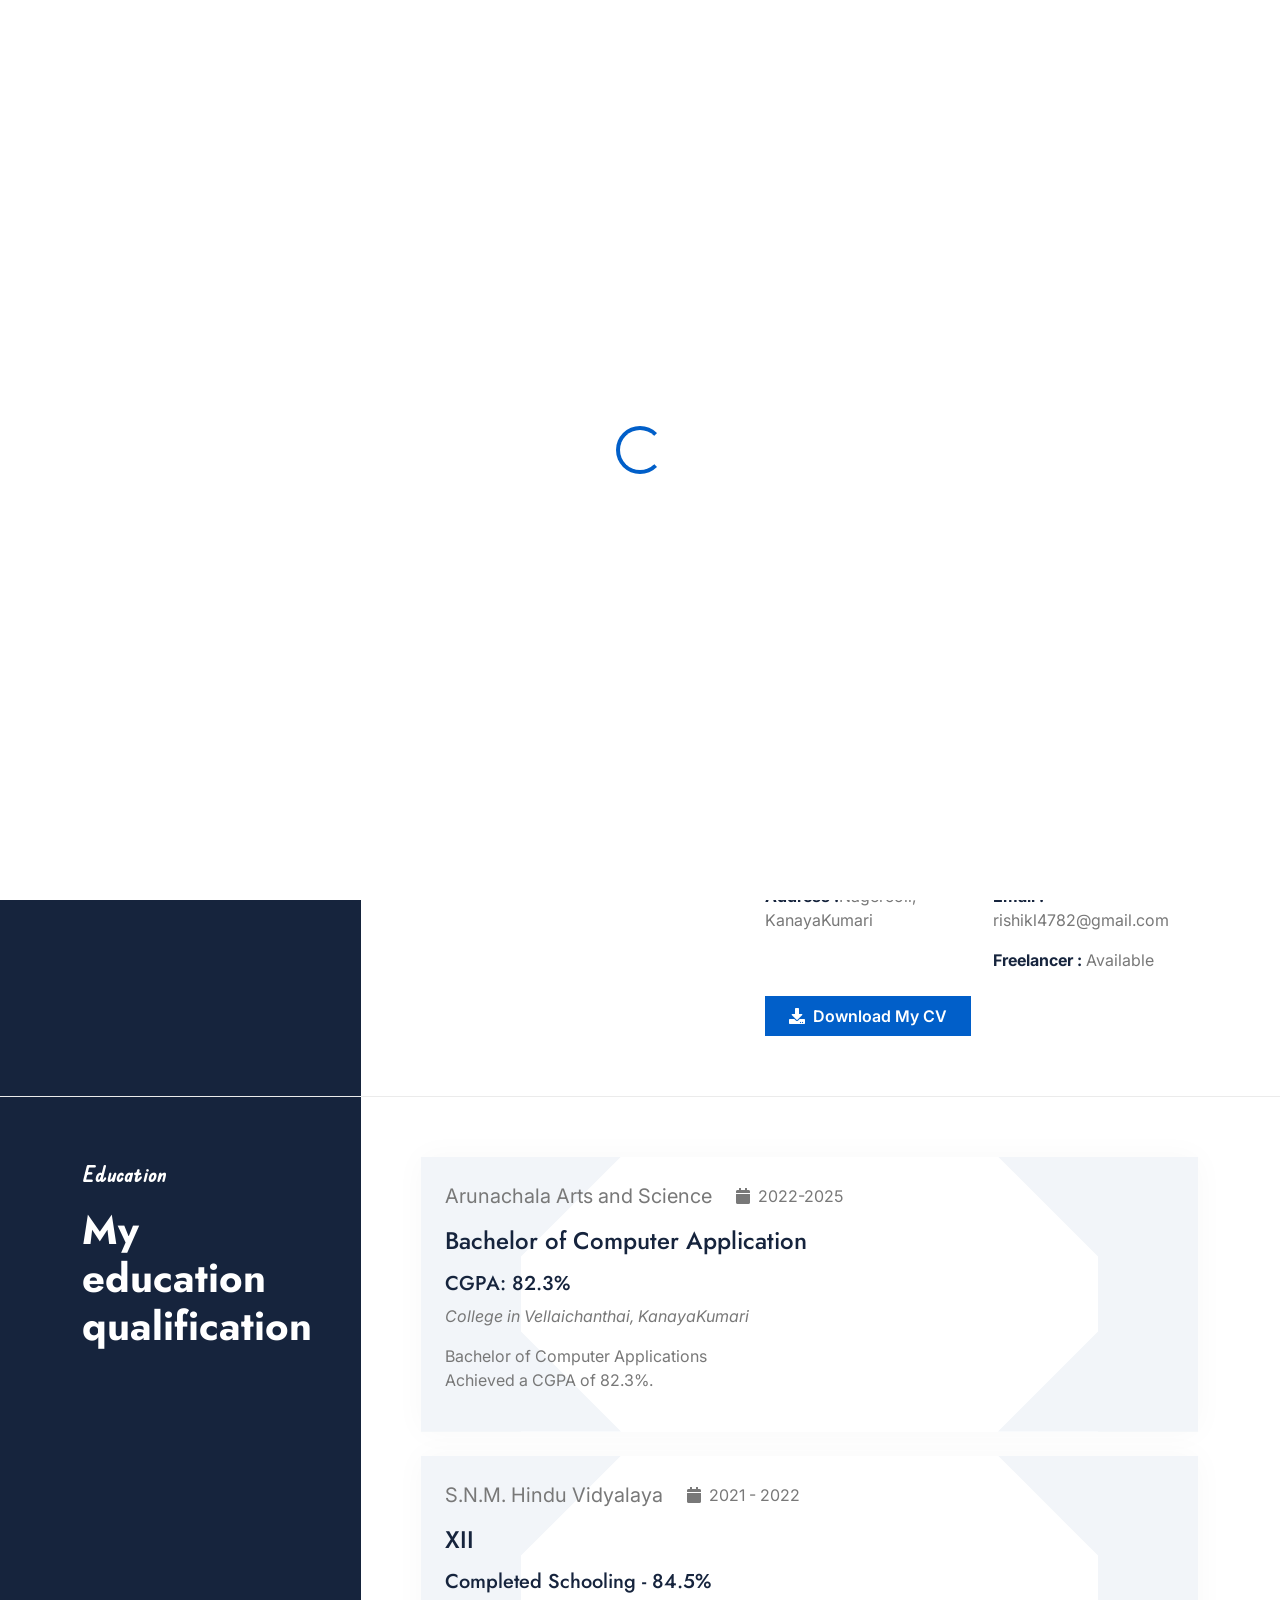
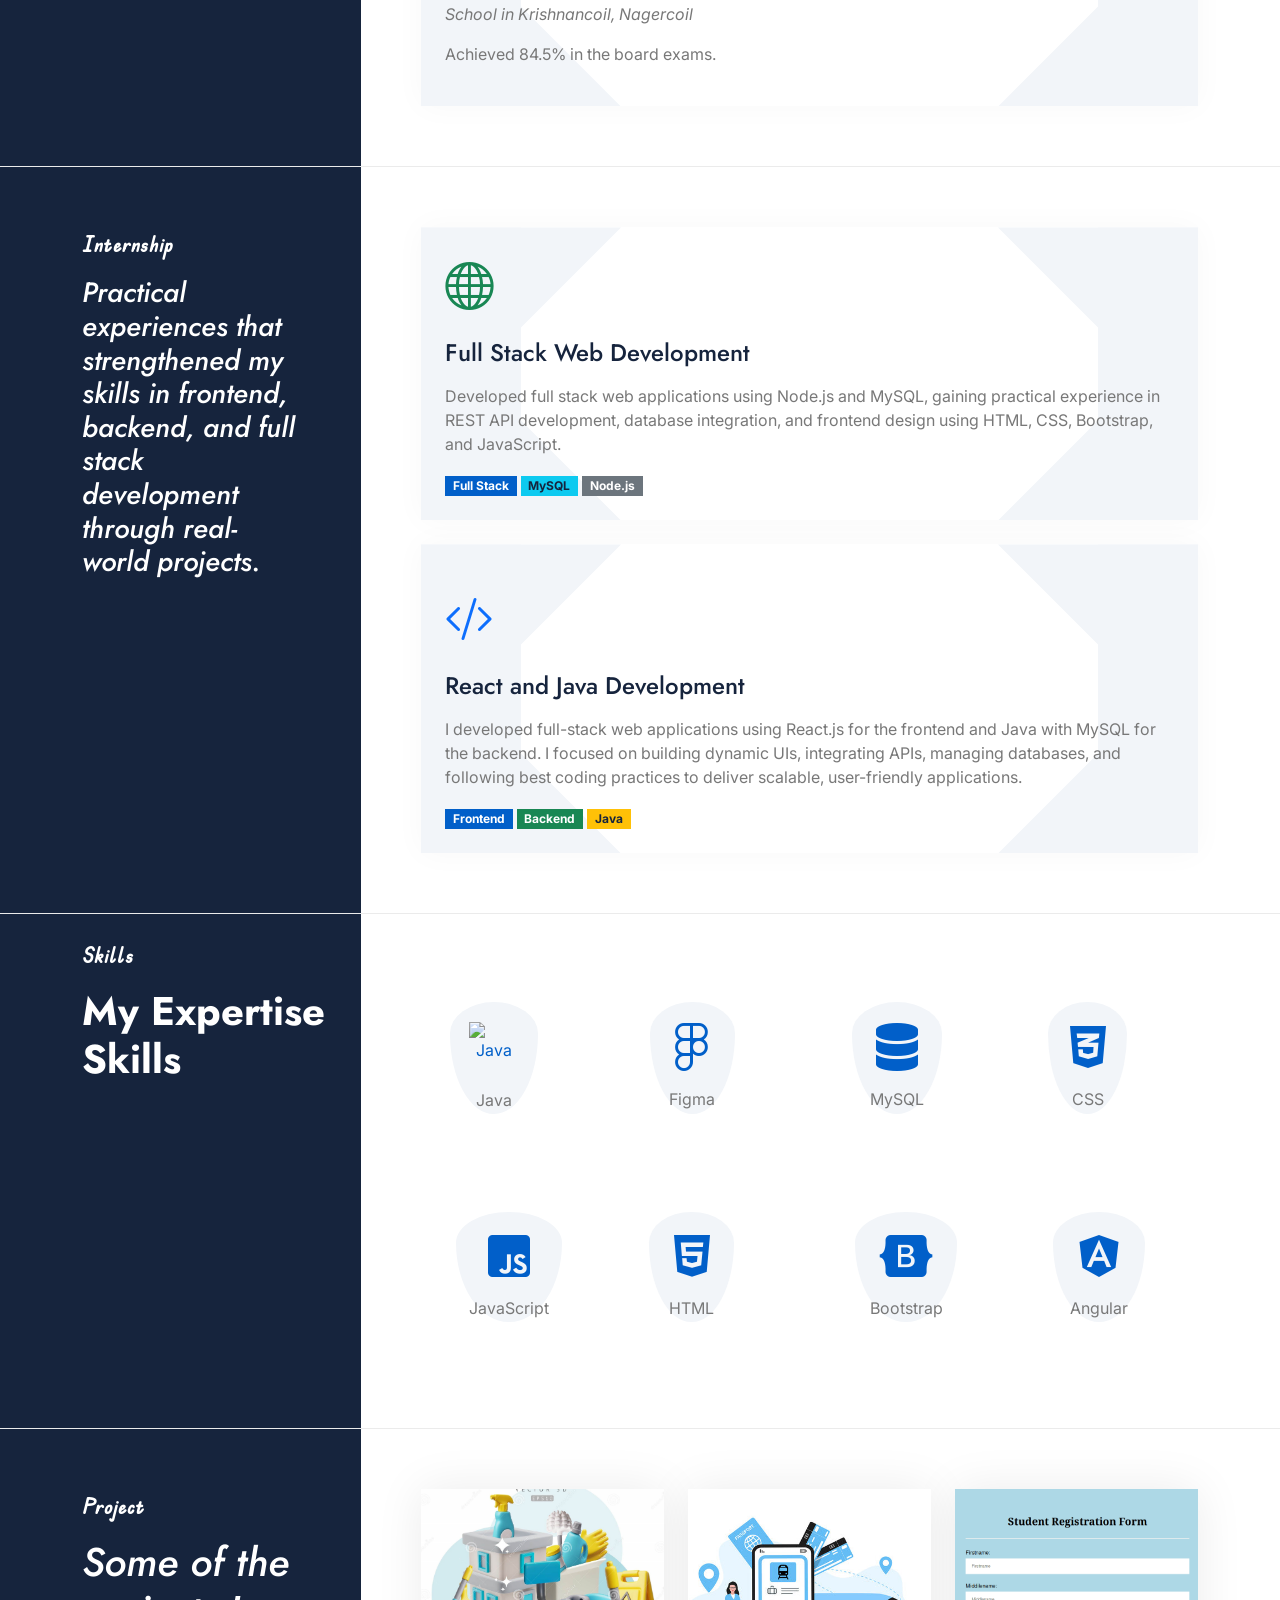
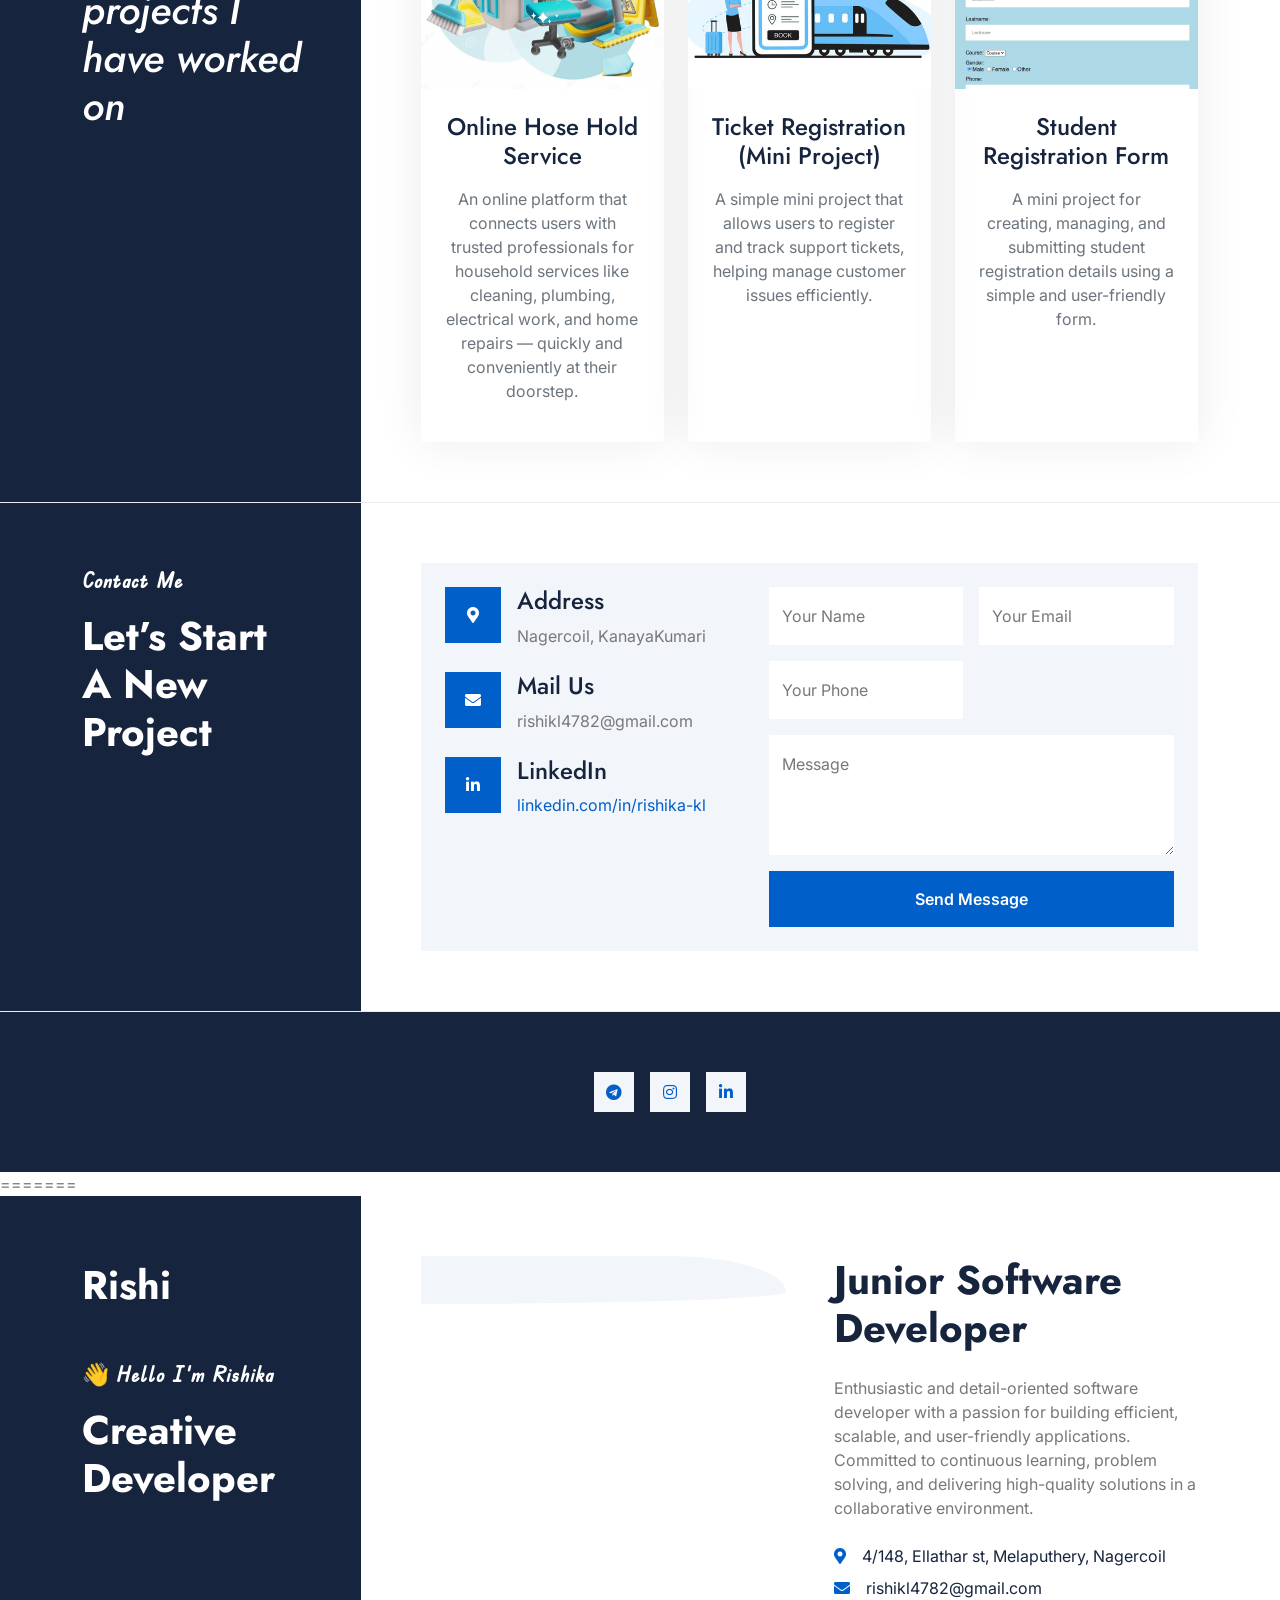
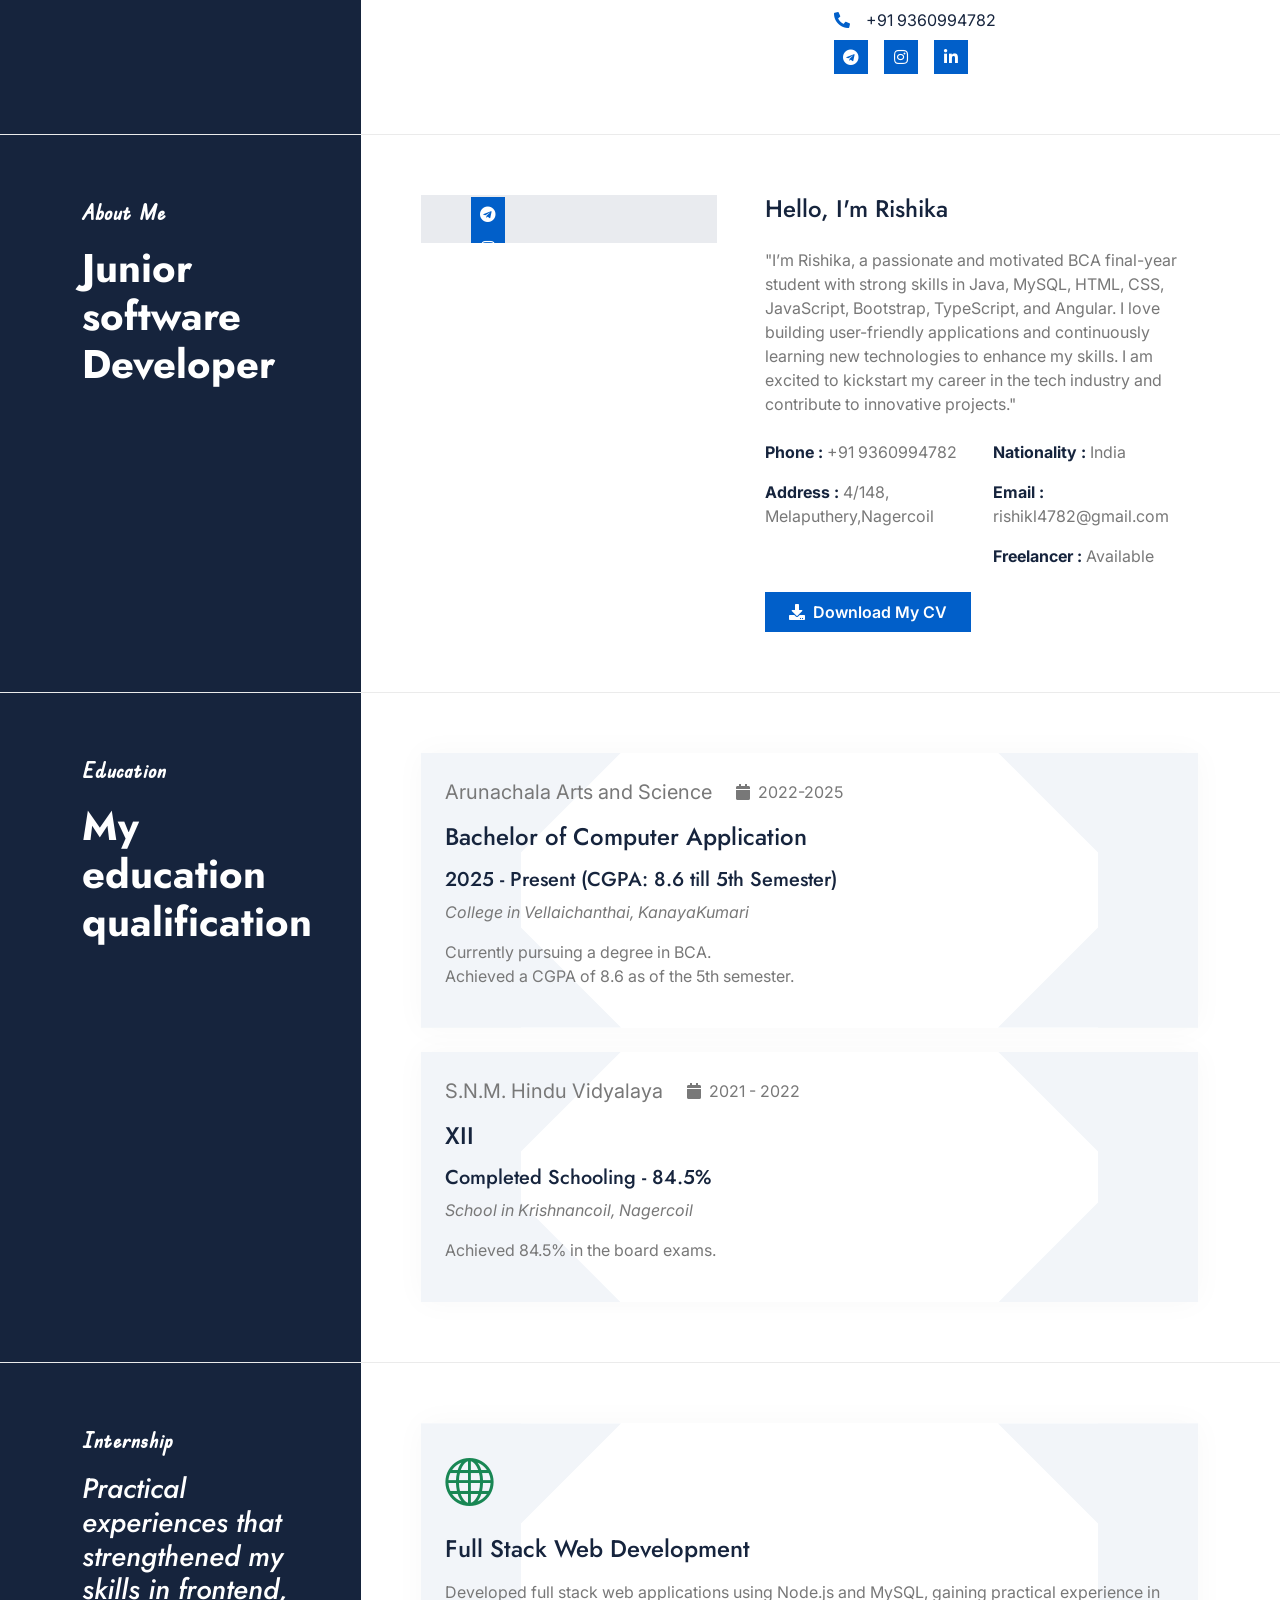
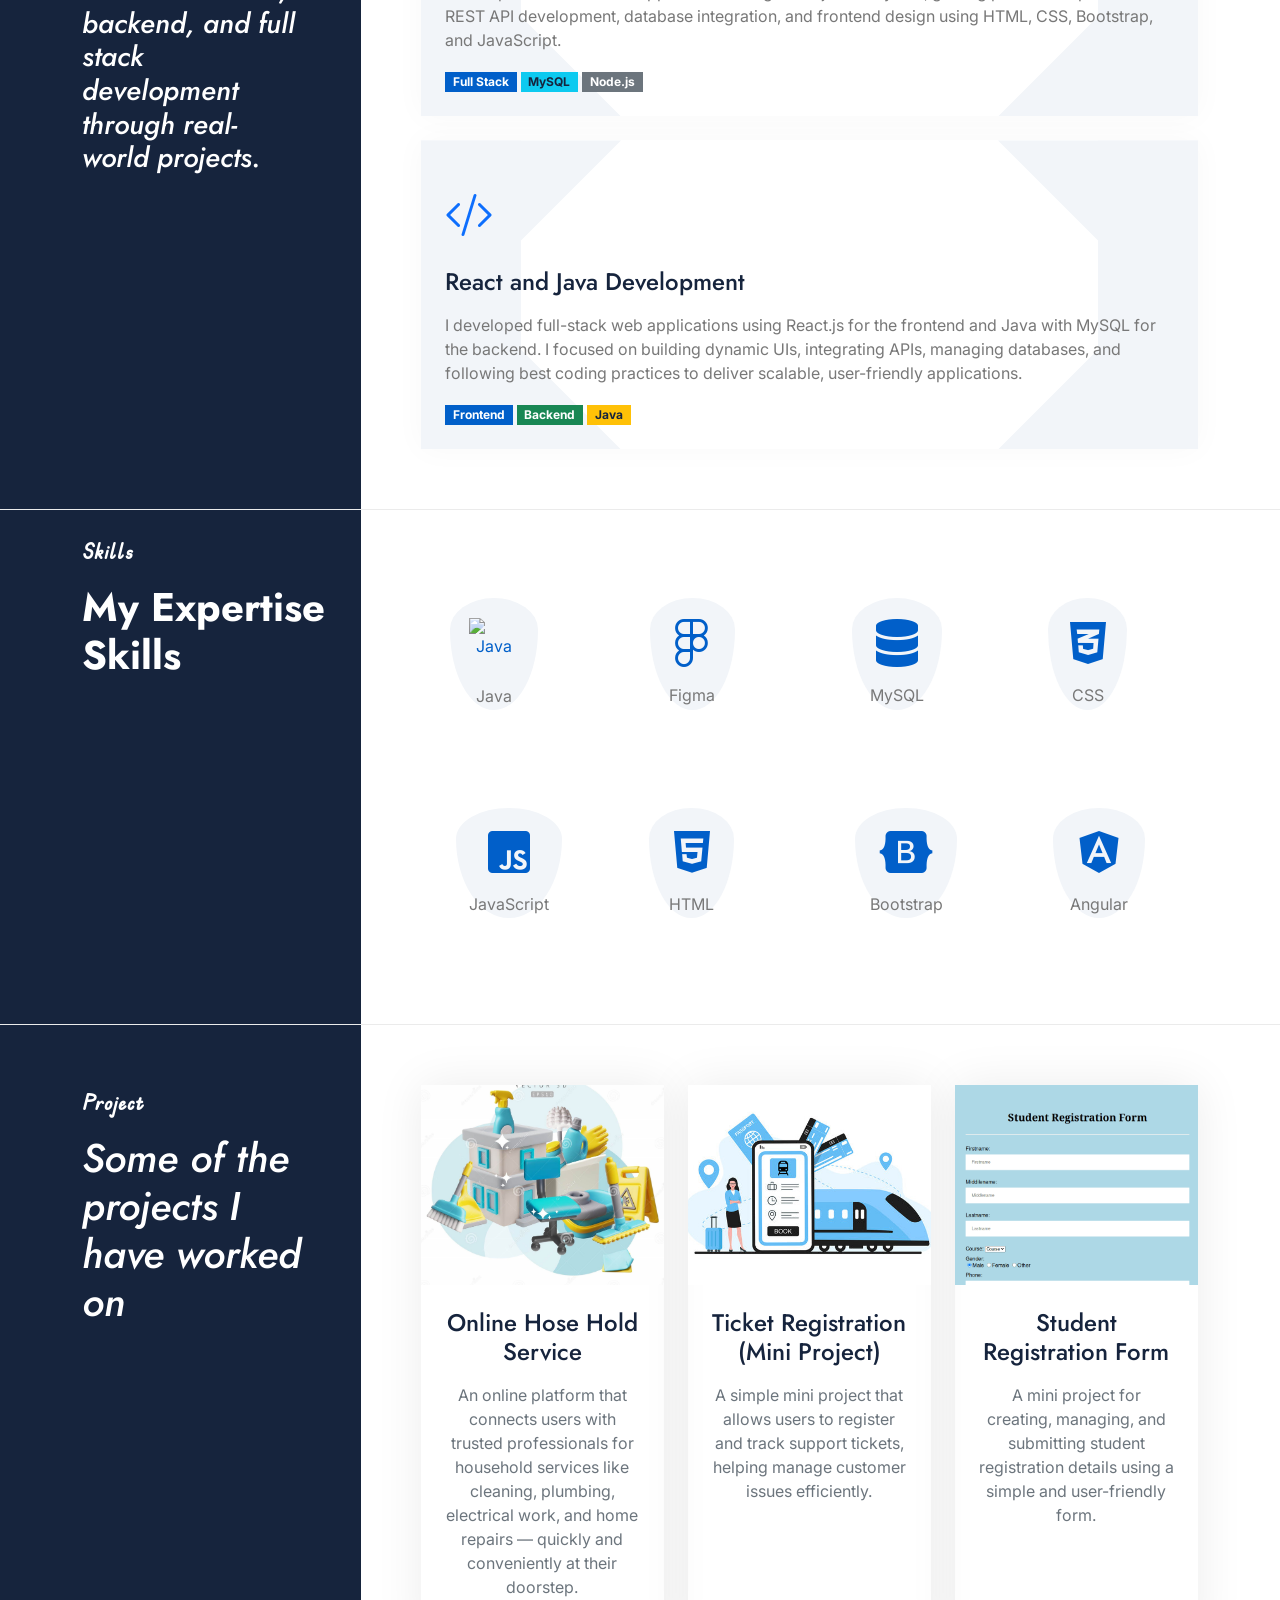
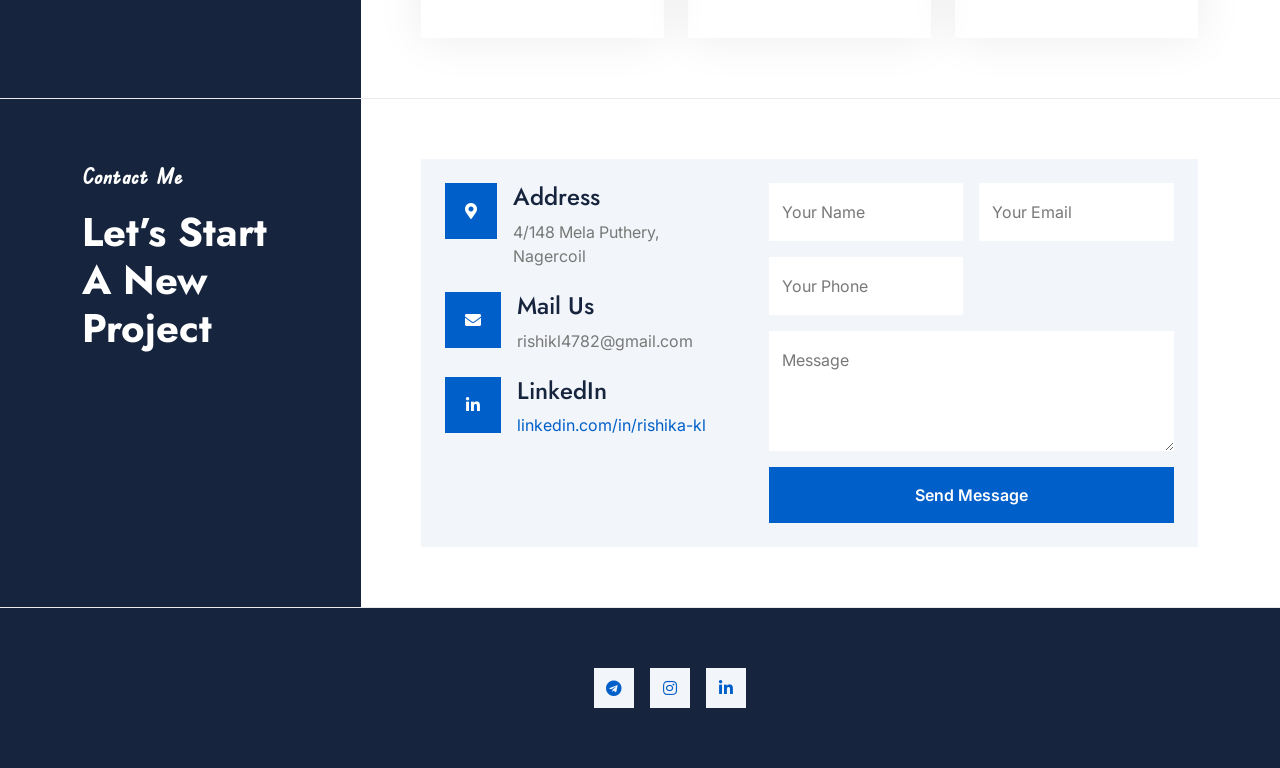
==== index.html @ 8390cbbb "Fix merge conflict in index.html Remove merge conflict markers from index.html" ====
<!DOCTYPE html>
<html lang="en">

    <head>
        <meta charset="utf-8">
        <title>Rishi Portfolio</title>
        <meta content="width=device-width, initial-scale=1.0" name="viewport">
        <meta content="" name="keywords">
        <meta content="" name="description">

        <!-- Google Web Fonts -->
        <link rel="preconnect" href="https://fonts.googleapis.com">
        <link rel="preconnect" href="https://fonts.gstatic.com" crossorigin>
        <link href="https://fonts.googleapis.com/css2?family=Inter:wght@100..900&family=Edu+TAS+Beginner:wght@400..700&family=Jost:ital,wght@0,100..900;1,100..900&display=swap" rel="stylesheet">

        <!-- Icon Font Stylesheet -->
        <link rel="stylesheet" href="https://use.fontawesome.com/releases/v5.15.4/css/all.css"/>
        <link href="https://cdn.jsdelivr.net/npm/bootstrap-icons@1.4.1/font/bootstrap-icons.css" rel="stylesheet">

        <!-- Libraries Stylesheet -->
        <link rel="stylesheet" href="lib/animate/animate.min.css"/>
        <link href="lib/lightbox/css/lightbox.min.css" rel="stylesheet">
        <link href="lib/owlcarousel/assets/owl.carousel.min.css" rel="stylesheet">


        <!-- Customized Bootstrap Stylesheet -->
        <link href="css/bootstrap.min.css" rel="stylesheet">

        <!-- Template Stylesheet -->
        <link href="css/style.css" rel="stylesheet">
    </head>

    <body>

        <!-- Spinner Start -->
        <div id="spinner" class="show bg-white position-fixed translate-middle w-100 vh-100 top-50 start-50 d-flex align-items-center justify-content-center">
            <div class="spinner-border text-primary" style="width: 3rem; height: 3rem;" role="status">
                <span class="sr-only">Loading...</span>
            </div>
        </div>
        <!-- Spinner End -->


        <!-- Navbar Start -->
        <div class="container-fluid nav-section border-0">
            <nav class="navbar navbar-light">
                <div class="navbar-nav flex-column">
                    <a href="#pigraHome" class="nav-item nav-link active"><span class="fa fa-home"></span> Home</a>
                    <a href="#pigraAbout" class="nav-item nav-link"><span class="far fa-address-card"></span> About</a>
                    <a href="#pigraSkills"class="nav-item nav-link"><span class="fab fa-servicestack"></span> Skills</a>
                    <a href="#pigraBlog" class="nav-item nav-link"><span class="fa fa-blog"></span> Project</a>
                    <a href="#pigraContact" class="nav-item nav-link"><span class="fas fa-address-book"></span> Contact</a>
                </div>
            </nav>
        </div>
        <!-- Navbar End -->

        <!-- Header Start -->
        <div class="container-fluid" id="pigraHome">
            <div class="container">
                <div class="row g-0">
                    <div class="col-12 col-lg-3">
                        <div class="header-content bg-dark h-100 pt-6 pe-6 pb-6">
                            <a href="index.html" class="navbar-brand d-inline-flex pb-5 wow fadeInUp" data-wow-delay="0.1s">
                                <h1 class="display-6 text-white mb-0">Rishi</h1>
                            </a>
                            <div class="text-start d-flex flex-column justify-content-center wow fadeInUp" data-wow-delay="0.3s">
                                <p class="text-white sub-title">👋 Hello I'm Rishika</p>
                                <h1 class="display-6 text-white mb-0">Creative Developer</h1>
                            </div>
                        </div>
                    </div>
                    <div class="col-12 col-lg-9">
                        <div class="header-img d-flex h-100 pt-6 ps-6 pb-6">
                            <div class="row g-5">
                                <!-- <div class="col-xl-6 wow fadeInUp" data-wow-delay="0.1s">
                                    <div class="bg-light p-4" style="border-radius: 68% 32% 100% 0% / 0% 75% 25% 100%;">
                                        <img src="img/rishiii.jpg" class="img-fluid w-100" style="border-radius: 68% 32% 100% 0% / 0% 75% 25% 100%;" alt="Image">
                                    </div>
                                </div> -->
                                <div class="col-xl-6 wow fadeInUp" data-wow-delay="0.3s">
                                    <h1 class="display-6 mb-4">Junior Software Developer</h1>
                                    <p class="mb-4"> Enthusiastic and detail-oriented software developer with a passion for building efficient,
                                        scalable, and user-friendly applications. Committed to continuous learning, problem
                                        solving, and delivering high-quality solutions in a collaborative environment.
                                     
                                    </p>
                                    <div class="d-flex align-items-center mb-2">
                                        <i class="fas fa-map-marker-alt text-primary me-3"></i>
                                        <p class="text-dark mb-0">Nagercoil, KanayaKumari</p>
                                    </div>
                                    <div class="d-flex align-items-center mb-2">
                                        <i class="fas fa-envelope text-primary me-3"></i>
                                        <p class="text-dark mb-0">rishikl4782@gmail.com</p>
                                    </div>
                                    <div class="d-flex align-items-center mb-2">
                                        <i class="fa fa-phone-alt text-primary me-3"></i>
                                        <p class="text-dark mb-0">+91 9360994782</p>
                                    </div>
                                    
                                    <div class="d-flex">
                                        <a class="btn btn-primary btn-sm-square me-3" href="https://web.telegram.org/"><i class='fab fa-telegram' ></i></i></a>
                                        <a class="btn btn-primary btn-sm-square me-3" href="https://www.instagram.com/ri_shi_ka._.19"><i class="fab fa-instagram text-white"></i></a>
                                        <a class="btn btn-primary btn-sm-square me-0" href="https://www.linkedin.com/in/rishika-kl-"><i class="fab fa-linkedin-in text-white"></i></a>
                                    </div>
                                </div>
                            </div>
                        </div>
                    </div>
                </div>
            </div>
        </div>
        <!-- Header End -->


        <!-- About Start -->
        <div class="container-fluid" id="pigraAbout">
            <div class="container">
                <div class="row g-0">
                    <div class="col-12 col-lg-3">
                        <div class="about-header bg-dark h-100 pt-6 pe-6 pb-6">
                            <div class="text-start d-flex flex-column justify-content-center wow fadeInUp" data-wow-delay="0.1s">
                                <p class="text-white sub-title">About Me</p>
                                <h1 class="display-6 text-white mb-0">Junior software Developer</h1>
                            </div>
                        </div>
                    </div>
                    <div class="col-12 col-lg-9">
                        <div class="about-content h-100 pt-6 ps-6 pb-6">
                            <div class="row g-5">
                                <div class="col-xl-5">
                                    <div class="about-img bg-light p-4 wow fadeInUp" data-wow-delay="0.1s">
                                        <img src="img/unnamed.jpg" class="img-fluid w-100" alt="Image">
                                        <div class="sosial-icon">
                                            <a class="btn btn-primary btn-sm-square me-3" href="#"><i class="fab fa-telegram text-white" ></i></i></a>
                                            <a class="btn btn-primary btn-sm-square mb-3" href="#"><i class="fab fa-instagram text-white"></i></a>
                                            <a class="btn btn-primary btn-sm-square mb-0" href="#"><i class="fab fa-linkedin-in text-white"></i></a>
                                        </div>
                                    </div>
                                </div>
                                <div class="col-xl-7 wow fadeInUp" data-wow-delay="0.3s">
                                    <h4 class="mb-4">Hello, I'm Rishika</h4>
                                    <p class="mb-4">"I’m Rishika, a passionate and motivated BCA final-year student with strong skills in Java, MySQL, HTML, CSS, JavaScript, Bootstrap, TypeScript, and Angular. I love building user-friendly applications and continuously learning new technologies to enhance my skills.
                                        I am excited to kickstart my career in the tech industry and contribute to innovative projects."
                                    </p>
                                    <div class="row g-4 mb-4">
                                        <div class="col-6">
                                            <p><strong class="fw-bold text-dark">Phone :</strong> +91 9360994782</p>
                                            <p class="mb-0"><strong class="fw-bold text-dark">Address :</strong>Nagercoil, KanayaKumari</p>
                                        </div>
                                        <div class="col-6">
                                            <p><strong class="fw-bold text-dark">Nationality :</strong> India</p>
                                            <p><strong class="fw-bold text-dark">Email :</strong> rishikl4782@gmail.com</p>
                                            <p class="mb-0"><strong class="fw-bold text-dark">Freelancer :</strong> Available</p>
                                        </div>
                                    </div>
                                    <a href="RishiCV.pdf" class="btn btn-primary py-2 px-4"> <i class="fas fa-download me-2"></i>Download My CV</a>
                                </div>
                            </div>
                        </div>
                    </div>
                </div>
            </div>
        </div>
        <!-- About End -->


        <!-- Education Start -->
        <div class="container-fluid">
            <div class="container">
                <div class="row g-0">
                    <div class="col-lg-3">
                        <div class="education-header bg-dark h-100 pt-6 pe-6 pb-6">
                            <div class="text-start d-flex flex-column justify-content-center wow fadeInUp" data-wow-delay="0.1s">
                                <p class="text-white sub-title">Education</p>
                                <h1 class="display-6 text-white mb-0">My education qualification</h1>
                            </div>
                        </div>
                    </div>
                    <div class="col-lg-9">
                        <div class="education-content h-100 pt-6 ps-6 pb-6">
                            <div class="row g-4">
                                <div class="col-12">
                                    <div class="education-item rounded p-4 h-100 wow fadeInUp" data-wow-delay="0.1s">
                                        <div class="d-flex align-items-center mb-3">
                                            <p class="fs-5 mb-0 me-4">Arunachala Arts and Science</p>
                                            <div>
                                                <span class="fa fa-calendar me-1"></span> 2022-2025
                                            </div>
                                        </div>
                                        <div class="resume-item">
                                            <h4 class="mb-3">Bachelor of Computer Application</h4>

                                            <h5>  CGPA: 82.3% </h5>
                                            <p><em>College in Vellaichanthai, KanayaKumari</em></p>
                                            <p>Bachelor of Computer Applications<br> Achieved a CGPA of 82.3%.</p>
                                          </div>
                                    </div>
                                </div>
                                <div class="col-12">
                                    <div class="education-item rounded p-4 h-100 wow fadeInUp" data-wow-delay="0.3s">
                                        <div class="d-flex align-items-center mb-3">
                                            <p class="fs-5 mb-0 me-4">S.N.M. Hindu Vidyalaya </p>
                                            <div>
                                                <span class="fa fa-calendar me-1"></span> 2021 - 2022
                                            </div>
                                        </div>
                                        <h4 class="mb-3">XII</h4>
                                        <h5>Completed Schooling - 84.5%</h5>
                                        <p><em>School in Krishnancoil, Nagercoil</em></p>
                                        <p>Achieved 84.5% in the board exams.
                                        </p>
                                    </div>
                                </div>
                            </div>
                        </div>
                    </div>
                </div>
            </div>
        </div>
        <!-- Education End -->

        <!-- Experience Start -->
        <div class="container-fluid">
            <div class="container">
                <div class="row g-0">
                    <div class="col-lg-3">
                        <div class="experience-header bg-dark h-100 pt-6 pe-6 pb-6">
                            <div class="text-start d-flex flex-column justify-content-center wow fadeInUp" data-wow-delay="0.1s">
                                <p class="text-white sub-title">Internship</p>
                                <h3 class="display-11 text-white mb-0"><i>Practical experiences that strengthened my skills in frontend, backend, and full stack development through real-world projects.</i></h3>
                            </div>
                        </div>
                    </div>
                    <div class="col-lg-9">
                        <div class="experience-content h-100 pt-6 ps-6 pb-6">
                            <div class="row g-4">
                                <div class="col-12">
                                    <div class="experience-item rounded p-4 h-100 wow fadeInUp" data-wow-delay="0.1s">
                                        <div class="icon mb-3" style="font-size: 3rem; color: #198754;"><i class="bi bi-globe"></i></div>

                                        <h4 class="mb-3">Full Stack Web Development </h4>
                                        <p class="mb-0">    Developed full stack web applications using Node.js and MySQL, gaining practical experience in REST API development, database integration, and frontend design using HTML, CSS, Bootstrap, and JavaScript.

                                        </p>
                                        <div class="mt-3">
                                            <span class="badge bg-primary">Full Stack</span>
                                            <span class="badge bg-info text-dark">MySQL</span>
                                            <span class="badge bg-secondary">Node.js</span>
                                          </div>
                                    </div>
                                </div>
                                <div class="col-12">
                                    <div class="experience-item rounded p-4 h-100 wow fadeInUp" data-wow-delay="0.3s">
                                        <div class="d-flex align-items-center mb-3">
                                           
                                        </div>
                                        <div class="icon mb-3" style="font-size: 3rem; color: #0d6efd;"><i class="bi bi-code-slash"></i></div>

                                        <h4 class="mb-3">React and Java Development</h4>
                                        <p class="mb-0">   I developed full-stack web applications using React.js for the frontend and Java with MySQL for the backend. I focused on building dynamic UIs, integrating APIs, managing databases, and following best coding practices to deliver scalable, user-friendly applications.
                                             <div class="mt-3">
                                                <span class="badge bg-primary">Frontend</span>
                                                <span class="badge bg-success">Backend</span>
                                                <span class="badge bg-warning text-dark">Java</span>
                                              </div>
                                    </div>
                                </div>
                            </div>
                        </div>
                    </div>
                </div>
            </div>
        </div>
        <!-- Exparience End -->

<!-- Skills Start -->
<div class="container-fluid" id="pigraSkills">
    <div class="container">
        <div class="row g-0">
            <div class="col-lg-3">
                <div class="skills-header h-100 bg-dark pt-4 pe-4 pb-4">
                    <div class="text-start d-flex flex-column justify-content-center wow fadeInUp" data-wow-delay="0.1s">
                        <p class="text-white sub-title">Skills</p>
                        <h1 class="display-6 text-white mb-0">My Expertise Skills</h1>
                    </div>
                </div>
            </div>
            <div class="col-lg-9">
                <div class="skills-content h-100 pt-6 ps-6 pb-6">
                    <div class="row g-4">

                        <!-- Java -->
                        <div class="col-6 col-md-4 col-lg-4 col-xl-3">
                            <div class="skills-item text-center rounded p-5 h-30 wow fadeInUp" data-wow-delay="0.1s">
                                <div class="text-primary text-center mb-3">
                                    <img src="https://img.icons8.com/win8/200/228BE6/java-coffee-cup-logo.png" alt="Java" style="width: 50px; height: 50px;">
                                    <i class='bx bxl-java' ></i>
                                </div>
                                <p class="mb-0">Java</p>
                            </div>
                        </div>

                        <!-- Figma -->
                        <div class="col-6 col-md-4 col-lg-4 col-xl-3">
                            <div class="skills-item text-center rounded p-5 h-30 wow fadeInUp" data-wow-delay="0.3s">
                                <div class="text-primary text-center mb-3">
                                    <i class="fab fa-figma fa-3x"></i> <!-- Correct -->
                                </div>
                                <p class="mb-0">Figma</p>
                            </div>
                        </div>

                        <!-- MySQL -->
                        <div class="col-6 col-md-4 col-lg-4 col-xl-3">
                            <div class="skills-item text-center rounded p-5 h-30 wow fadeInUp" data-wow-delay="0.5s">
                                <div class="text-primary text-center mb-3">
                                    <i class="fas fa-database fa-3x"></i> <!-- Database Icon for MySQL -->
                                </div>
                                <p class="mb-0">MySQL</p>
                            </div>
                        </div>

                        <!-- CSS -->
                        <div class="col-6 col-md-4 col-lg-4 col-xl-3">
                            <div class="skills-item text-center rounded p-5 h-30 wow fadeInUp" data-wow-delay="0.7s">
                                <div class="text-primary text-center mb-3">
                                    <i class="fab fa-css3-alt fa-3x"></i> <!-- Correct CSS Icon -->
                                </div>
                                <p class="mb-0">CSS</p>
                            </div>
                        </div>

                        <!-- JavaScript -->
                        <div class="col-6 col-md-4 col-lg-4 col-xl-3">
                            <div class="skills-item text-center rounded p-5 h-30 wow fadeInUp" data-wow-delay="0.1s">
                                <div class="text-primary text-center mb-3">
                                    <i class="fab fa-js-square fa-3x"></i> <!-- Correct -->
                                </div>
                                <p class="mb-0">JavaScript</p>
                            </div>
                        </div>

                        <!-- HTML -->
                        <div class="col-6 col-md-4 col-lg-4 col-xl-3">
                            <div class="skills-item text-center rounded p-5 h-30 wow fadeInUp" data-wow-delay="0.3s">
                                <div class="text-primary text-center mb-3">
                                    <i class="fab fa-html5 fa-3x"></i> <!-- Correct -->
                                </div>
                                <p class="mb-0">HTML</p>
                            </div>
                        </div>

                        <!-- Bootstrap -->
                        <div class="col-6 col-md-4 col-lg-4 col-xl-3">
                            <div class="skills-item text-center rounded p-5 h-30 wow fadeInUp" data-wow-delay="0.5s">
                                <div class="text-primary text-center mb-3">
                                    <i class="fab fa-bootstrap fa-3x"></i> <!-- Bootstrap Icon -->
                                </div>
                                <p class="mb-0">Bootstrap</p>
                            </div>
                        </div>

                        <!-- Angular -->
                        <div class="col-6 col-md-4 col-lg-4 col-xl-3">
                            <div class="skills-item text-center rounded p-5 h-30 wow fadeInUp" data-wow-delay="0.7s">
                                <div class="text-primary text-center mb-3">
                                    <i class="fab fa-angular fa-3x"></i> <!-- Angular Icon -->
                                </div>
                                <p class="mb-0">Angular</p>
                            </div>
                        </div>

                    </div>
                </div>
            </div>
        </div>
    </div>
</div>
<!-- Skills End -->

       


      

        <!-- Project Start -->
        <div class="container-fluid" id="pigraBlog">
            <div class="container">
                <div class="row g-0">
                    <div class="col-lg-3">
                        <div class="blog-header h-100 bg-dark pt-6 pe-6 pb-6">
                            <div class="text-start d-flex flex-column justify-content-center wow fadeInUp" data-wow-delay="0.1s">
                                <p class="text-white sub-title">Project</p>
                                <h1 class="display-10 text-white mb-0"><i>Some of the projects I have worked on</i></h1>

                                <p></p>
                            </div>
                        </div>
                    </div>
                    <div class="col-lg-9">
                        <div class="project-content h-100 pt-6 ps-6 pb-6">
                            <div class="row g-4">
                                <div class="col-lg-4 col-md-6 wow fadeInUp" data-wow-delay="0.1s">
                                    <div class="project-item h-100">
                                        <div class="position-relative overflow-hidden">
                                            <img class="img-fluid" src="img/house.jpg" alt="Project One Image">
                                            
                                        </div>
                                        <div class="text-center p-4">
                                            <h4 class="mb-3">Online Hose Hold Service</h4>
                                            <p>An online platform that connects users with trusted professionals for household services like cleaning, plumbing, electrical work, and home repairs — quickly and conveniently at their doorstep.</p>
                                            <!-- <a class="btn btn-primary " href="https://github.com/yourusername/project-one" target="_blank">Code</a> -->
                                            <!-- <a class="btn btn-success" href="http://127.0.0.1:5501/StudentRegForm.html" target="_blank">Run in Web</a>                                         -->
                                        </div>
                                    </div>
                                </div>
                                <div class="col-lg-4 col-md-6 wow fadeInUp" data-wow-delay="0.3s">
                                    <div class="project-item h-100">
                                        <div class="position-relative overflow-hidden">
                                            <img class="img-fluid" src="img/train.jpg" alt="Ticket Registration Image">
                                            
                                        </div>
                                        <div class="text-center p-4">
                                            <h4 class="mb-3">Ticket Registration (Mini Project)</h4>
                                            <p>A simple mini project that allows users to register and track support tickets, helping manage customer issues efficiently.</p>
                                            <!-- <a class="btn btn-primary " href="prj/StudentRegForm.html.bak" target="_blank">Code</a> -->

                                        </div>
                                    </div>
                                </div>
                                <div class="col-lg-4 col-md-6 wow fadeInUp" data-wow-delay="0.5s">
                                    <div class="project-item h-100">
                                        <div class="position-relative overflow-hidden">
                                            <img class="img-fluid" src="img/reg.png" alt="Student Registration Form Image">
                                            <div class="bg-dark d-flex align-items-center justify-content-center project-overlay">
                                            </div>
                                        </div>
                                        <div class="text-center p-4">
                                            <h4 class="mb-3">Student Registration Form </h4>
                                            <p>A mini project for creating, managing, and submitting student registration details using a simple and user-friendly form.</p>
                                            <!-- <a class="btn btn-primary " href="prj/StudentRegForm.html.bak" target="_blank">Code</a>
                                            <a class="btn btn-success" href="http://127.0.0.1:5501/StudentRegForm.html" target="_blank">Run in Web</a>                                        -->
                                        </div> 
                                    </div>
                                </div>
                                </div>
                                
                                
                            </div>
                        </div>
                    </div>
                </div>
            </div>
        </div>
        <!-- Blog End -->


        


        <!-- Contact Start -->
        <div class="container-fluid" id="pigraContact">
            <div class="container">
                <div class="row g-0">
                    <div class="col-lg-3">
                        <div class="contact-header h-100 bg-dark pt-6 pe-6 pb-6">
                            <div class="text-start d-flex flex-column justify-content-center wow fadeInUp" data-wow-delay="0.1s">
                                <p class="text-white sub-title">Contact Me</p>
                                <h1 class="display-6 text-white mb-0">Let’s Start A New Project</h1>
                            </div>
                        </div>
                    </div>
                    <div class="col-lg-9">
                       <div class="contact-content h-100 pt-6 ps-6 pb-6">
                            <div class="bg-light p-4">
                                <div class="row g-5">
                                    <div class="col-xl-5 wow fadeInUp" data-wow-delay="0.1s">
                                        <div class="d-flex mb-4">
                                            <div class="btn-xl-square bg-primary text-white me-3">
                                                <i class="fas fa-map-marker-alt"></i>
                                            </div>
                                            <div>
                                                <h4>Address</h4>
                                                <p class="mb-0">Nagercoil, KanayaKumari</p>
                                            </div>
                                        </div>
                                        <div class="d-flex mb-4">
                                            <div class="btn-xl-square bg-primary text-white me-3">
                                                <i class="fas fa-envelope"></i>
                                            </div>
                                            <div>
                                                <h4>Mail Us</h4>
                                                <p class="mb-0">rishikl4782@gmail.com</p>
                                            </div>
                                        </div>
                                        <div class="d-flex">
                                            <div class="btn-xl-square bg-primary text-white me-3">
                                                <i class="fab fa-linkedin-in"></i>
                                            </div>
                                            <div>
                                                <h4>LinkedIn</h4>
                                                <p class="mb-0">
                                                <a href="https://linkedin.com/in/rishika-kl/" target="_blank">linkedin.com/in/rishika-kl</a>
                                                </p>
                                            </div>

                                        </div>
                                    </div>
                                    <div class="col-xl-7 wow fadeInUp" data-wow-delay="0.3s">
                                        <div>
                                            <form>
                                                <div class="row g-3">
                                                    <div class="col-lg-12 col-xl-6">
                                                        <div class="form-floating">
                                                            <input type="text" class="form-control border-0" id="name" placeholder="Your Name">
                                                            <label for="name">Your Name</label>
                                                        </div>
                                                    </div>
                                                    <div class="col-lg-12 col-xl-6">
                                                        <div class="form-floating">
                                                            <input type="email" class="form-control border-0" id="email" placeholder="Your Email">
                                                            <label for="email">Your Email</label>
                                                        </div>
                                                    </div>
                                                    <div class="col-lg-12 col-xl-6">
                                                        <div class="form-floating">
                                                            <input type="phone" class="form-control border-0" id="phone" placeholder="Phone">
                                                            <label for="phone">Your Phone</label>
                                                        </div>
                                                    </div>
                                                    <div class="col-12">
                                                        <div class="form-floating">
                                                            <textarea class="form-control border-0" placeholder="Leave a message here" id="message" style="height: 120px"></textarea>
                                                            <label for="message">Message</label>
                                                        </div>
                
                                                    </div>
                                                    <div class="col-12">
                                                        <button class="btn btn-primary w-100 py-3">Send Message</button>
                                                    </div>
                                                </div>
                                            </form>
                                        </div>
                                    </div>

                                </div>
                            </div>
                       </div>
                    </div>
                </div>
            </div>
        </div>
        <!-- Contact End -->


        <!-- Footer Start -->
        <div class="container-fluid footer bg-dark border-bottom-0">
            <div class="container wow fadeIn" data-wow-delay="0.1s">
                <div class="row g-0">
                    <div class="col-12">
                       <div class="footer-content h-100 pt-6 ps-6 pb-6">
                            <div class="row g-4 align-items-center">
                                <div class="col-12 text-center">
                                    <div class="d-flex justify-content-center">
                                        <a class="btn btn-light btn-md-square me-3" href="https://web.telegram.org/"><i class="fab fa-telegram"></i></a>
                                        <a class="btn btn-light btn-md-square me-3" href="https://www.instagram.com/ri_shi_ka._.19"><i class="fab fa-instagram"></i></a>
                                        <a class="btn btn-light btn-md-square me-0" href="https://www.linkedin.com/in/rishika-kl-"><i class="fab fa-linkedin-in"></i></a>
                                    </div>
                                </div>
                            </div>
                       </div>        
                    </div>
                </div>
            </div>
        </div>
        <!-- Footer End -->


        <!-- Back to Top -->
        <a href="#" class="btn btn-primary btn-lg-square back-to-top"><i class="fa fa-arrow-up"></i></a>   

        
        <!-- JavaScript Libraries -->
        <script src="https://ajax.googleapis.com/ajax/libs/jquery/3.6.4/jquery.min.js"></script>
        <script src="https://cdn.jsdelivr.net/npm/bootstrap@5.0.0/dist/js/bootstrap.bundle.min.js"></script>
        <script src="lib/wow/wow.min.js"></script>
        <script src="lib/easing/easing.min.js"></script>
        <script src="lib/waypoints/waypoints.min.js"></script>
        <script src="lib/counterup/counterup.min.js"></script>
        <script src="lib/lightbox/js/lightbox.min.js"></script>
        <script src="lib/owlcarousel/owl.carousel.min.js"></script>
        

        <!-- Template Javascript -->
        <script src="js/main.js"></script>
    </body>

=======
<!DOCTYPE html>
<html lang="en">

    <head>
        <meta charset="utf-8">
        <title>Rishi Portfolio</title>
        <meta content="width=device-width, initial-scale=1.0" name="viewport">
        <meta content="" name="keywords">
        <meta content="" name="description">

        <!-- Google Web Fonts -->
        <link rel="preconnect" href="https://fonts.googleapis.com">
        <link rel="preconnect" href="https://fonts.gstatic.com" crossorigin>
        <link href="https://fonts.googleapis.com/css2?family=Inter:wght@100..900&family=Edu+TAS+Beginner:wght@400..700&family=Jost:ital,wght@0,100..900;1,100..900&display=swap" rel="stylesheet">

        <!-- Icon Font Stylesheet -->
        <link rel="stylesheet" href="https://use.fontawesome.com/releases/v5.15.4/css/all.css"/>
        <link href="https://cdn.jsdelivr.net/npm/bootstrap-icons@1.4.1/font/bootstrap-icons.css" rel="stylesheet">

        <!-- Libraries Stylesheet -->
        <link rel="stylesheet" href="lib/animate/animate.min.css"/>
        <link href="lib/lightbox/css/lightbox.min.css" rel="stylesheet">
        <link href="lib/owlcarousel/assets/owl.carousel.min.css" rel="stylesheet">


        <!-- Customized Bootstrap Stylesheet -->
        <link href="css/bootstrap.min.css" rel="stylesheet">

        <!-- Template Stylesheet -->
        <link href="css/style.css" rel="stylesheet">
    </head>

    <body>

        <!-- Spinner Start -->
        <div id="spinner" class="show bg-white position-fixed translate-middle w-100 vh-100 top-50 start-50 d-flex align-items-center justify-content-center">
            <div class="spinner-border text-primary" style="width: 3rem; height: 3rem;" role="status">
                <span class="sr-only">Loading...</span>
            </div>
        </div>
        <!-- Spinner End -->


        <!-- Navbar Start -->
        <div class="container-fluid nav-section border-0">
            <nav class="navbar navbar-light">
                <div class="navbar-nav flex-column">
                    <a href="#pigraHome" class="nav-item nav-link active"><span class="fa fa-home"></span> Home</a>
                    <a href="#pigraAbout" class="nav-item nav-link"><span class="far fa-address-card"></span> About</a>
                    <a href="#pigraSkills"class="nav-item nav-link"><span class="fab fa-servicestack"></span> Skills</a>
                    <a href="#pigraBlog" class="nav-item nav-link"><span class="fa fa-blog"></span> Project</a>
                    <a href="#pigraContact" class="nav-item nav-link"><span class="fas fa-address-book"></span> Contact</a>
                </div>
            </nav>
        </div>
        <!-- Navbar End -->

        <!-- Header Start -->
        <div class="container-fluid" id="pigraHome">
            <div class="container">
                <div class="row g-0">
                    <div class="col-12 col-lg-3">
                        <div class="header-content bg-dark h-100 pt-6 pe-6 pb-6">
                            <a href="index.html" class="navbar-brand d-inline-flex pb-5 wow fadeInUp" data-wow-delay="0.1s">
                                <h1 class="display-6 text-white mb-0">Rishi</h1>
                            </a>
                            <div class="text-start d-flex flex-column justify-content-center wow fadeInUp" data-wow-delay="0.3s">
                                <p class="text-white sub-title">👋 Hello I'm Rishika</p>
                                <h1 class="display-6 text-white mb-0">Creative Developer</h1>
                            </div>
                        </div>
                    </div>
                    <div class="col-12 col-lg-9">
                        <div class="header-img d-flex h-100 pt-6 ps-6 pb-6">
                            <div class="row g-5">
                                <div class="col-xl-6 wow fadeInUp" data-wow-delay="0.1s">
                                    <div class="bg-light p-4" style="border-radius: 68% 32% 100% 0% / 0% 75% 25% 100%;">
                                        <!-- <img src="img/rishiii.jpg" class="img-fluid w-100" style="border-radius: 68% 32% 100% 0% / 0% 75% 25% 100%;" alt="Image"> -->
                                    </div>
                                </div>
                                <div class="col-xl-6 wow fadeInUp" data-wow-delay="0.3s">
                                    <h1 class="display-6 mb-4">Junior Software Developer</h1>
                                    <p class="mb-4"> Enthusiastic and detail-oriented software developer with a passion for building efficient,
                                        scalable, and user-friendly applications. Committed to continuous learning, problem
                                        solving, and delivering high-quality solutions in a collaborative environment.
                                     
                                    </p>
                                    <div class="d-flex align-items-center mb-2">
                                        <i class="fas fa-map-marker-alt text-primary me-3"></i>
                                        <p class="text-dark mb-0">4/148, Ellathar st, Melaputhery, Nagercoil</p>
                                    </div>
                                    <div class="d-flex align-items-center mb-2">
                                        <i class="fas fa-envelope text-primary me-3"></i>
                                        <p class="text-dark mb-0">rishikl4782@gmail.com</p>
                                    </div>
                                    <div class="d-flex align-items-center mb-2">
                                        <i class="fa fa-phone-alt text-primary me-3"></i>
                                        <p class="text-dark mb-0">+91 9360994782</p>
                                    </div>
                                    
                                    <div class="d-flex">
                                        <a class="btn btn-primary btn-sm-square me-3" href="https://web.telegram.org/"><i class='fab fa-telegram' ></i></i></a>
                                        <a class="btn btn-primary btn-sm-square me-3" href="https://www.instagram.com/ri_shi_ka._.19"><i class="fab fa-instagram text-white"></i></a>
                                        <a class="btn btn-primary btn-sm-square me-0" href="https://www.linkedin.com/in/rishika-kl-"><i class="fab fa-linkedin-in text-white"></i></a>
                                    </div>
                                </div>
                            </div>
                        </div>
                    </div>
                </div>
            </div>
        </div>
        <!-- Header End -->


        <!-- About Start -->
        <div class="container-fluid" id="pigraAbout">
            <div class="container">
                <div class="row g-0">
                    <div class="col-12 col-lg-3">
                        <div class="about-header bg-dark h-100 pt-6 pe-6 pb-6">
                            <div class="text-start d-flex flex-column justify-content-center wow fadeInUp" data-wow-delay="0.1s">
                                <p class="text-white sub-title">About Me</p>
                                <h1 class="display-6 text-white mb-0">Junior software Developer</h1>
                            </div>
                        </div>
                    </div>
                    <div class="col-12 col-lg-9">
                        <div class="about-content h-100 pt-6 ps-6 pb-6">
                            <div class="row g-5">
                                <div class="col-xl-5">
                                    <div class="about-img bg-light p-4 wow fadeInUp" data-wow-delay="0.1s">
                                        <!-- <img src="img/cute6.jpeg" class="img-fluid w-100" alt="Image"> -->
                                        <div class="sosial-icon">
                                            <a class="btn btn-primary btn-sm-square me-3" href="#"><i class="fab fa-telegram text-white" ></i></i></a>
                                            <a class="btn btn-primary btn-sm-square mb-3" href="#"><i class="fab fa-instagram text-white"></i></a>
                                            <a class="btn btn-primary btn-sm-square mb-0" href="#"><i class="fab fa-linkedin-in text-white"></i></a>
                                        </div>
                                    </div>
                                </div>
                                <div class="col-xl-7 wow fadeInUp" data-wow-delay="0.3s">
                                    <h4 class="mb-4">Hello, I'm Rishika</h4>
                                    <p class="mb-4">"I’m Rishika, a passionate and motivated BCA final-year student with strong skills in Java, MySQL, HTML, CSS, JavaScript, Bootstrap, TypeScript, and Angular. I love building user-friendly applications and continuously learning new technologies to enhance my skills.
                                        I am excited to kickstart my career in the tech industry and contribute to innovative projects."
                                    </p>
                                    <div class="row g-4 mb-4">
                                        <div class="col-6">
                                            <p><strong class="fw-bold text-dark">Phone :</strong> +91 9360994782</p>
                                            <p class="mb-0"><strong class="fw-bold text-dark">Address :</strong> 4/148, Melaputhery,Nagercoil</p>
                                        </div>
                                        <div class="col-6">
                                            <p><strong class="fw-bold text-dark">Nationality :</strong> India</p>
                                            <p><strong class="fw-bold text-dark">Email :</strong> rishikl4782@gmail.com</p>
                                            <p class="mb-0"><strong class="fw-bold text-dark">Freelancer :</strong> Available</p>
                                        </div>
                                    </div>
                                    <a href="CV.pdf" class="btn btn-primary py-2 px-4"> <i class="fas fa-download me-2"></i>Download My CV</a>
                                </div>
                            </div>
                        </div>
                    </div>
                </div>
            </div>
        </div>
        <!-- About End -->


        <!-- Education Start -->
        <div class="container-fluid">
            <div class="container">
                <div class="row g-0">
                    <div class="col-lg-3">
                        <div class="education-header bg-dark h-100 pt-6 pe-6 pb-6">
                            <div class="text-start d-flex flex-column justify-content-center wow fadeInUp" data-wow-delay="0.1s">
                                <p class="text-white sub-title">Education</p>
                                <h1 class="display-6 text-white mb-0">My education qualification</h1>
                            </div>
                        </div>
                    </div>
                    <div class="col-lg-9">
                        <div class="education-content h-100 pt-6 ps-6 pb-6">
                            <div class="row g-4">
                                <div class="col-12">
                                    <div class="education-item rounded p-4 h-100 wow fadeInUp" data-wow-delay="0.1s">
                                        <div class="d-flex align-items-center mb-3">
                                            <p class="fs-5 mb-0 me-4">Arunachala Arts and Science</p>
                                            <div>
                                                <span class="fa fa-calendar me-1"></span> 2022-2025
                                            </div>
                                        </div>
                                        <div class="resume-item">
                                            <h4 class="mb-3">Bachelor of Computer Application</h4>

                                            <h5>2025 - Present (CGPA: 8.6 till 5th Semester)</h5>
                                            <p><em>College in Vellaichanthai, KanayaKumari</em></p>
                                            <p>Currently pursuing a degree in BCA.<br> Achieved a CGPA of 8.6 as of the 5th semester.</p>
                                          </div>
                                    </div>
                                </div>
                                <div class="col-12">
                                    <div class="education-item rounded p-4 h-100 wow fadeInUp" data-wow-delay="0.3s">
                                        <div class="d-flex align-items-center mb-3">
                                            <p class="fs-5 mb-0 me-4">S.N.M. Hindu Vidyalaya </p>
                                            <div>
                                                <span class="fa fa-calendar me-1"></span> 2021 - 2022
                                            </div>
                                        </div>
                                        <h4 class="mb-3">XII</h4>
                                        <h5>Completed Schooling - 84.5%</h5>
                                        <p><em>School in Krishnancoil, Nagercoil</em></p>
                                        <p>Achieved 84.5% in the board exams.
                                        </p>
                                    </div>
                                </div>
                            </div>
                        </div>
                    </div>
                </div>
            </div>
        </div>
        <!-- Education End -->

        <!-- Experience Start -->
        <div class="container-fluid">
            <div class="container">
                <div class="row g-0">
                    <div class="col-lg-3">
                        <div class="experience-header bg-dark h-100 pt-6 pe-6 pb-6">
                            <div class="text-start d-flex flex-column justify-content-center wow fadeInUp" data-wow-delay="0.1s">
                                <p class="text-white sub-title">Internship</p>
                                <h3 class="display-11 text-white mb-0"><i>Practical experiences that strengthened my skills in frontend, backend, and full stack development through real-world projects.</i></h3>
                            </div>
                        </div>
                    </div>
                    <div class="col-lg-9">
                        <div class="experience-content h-100 pt-6 ps-6 pb-6">
                            <div class="row g-4">
                                <div class="col-12">
                                    <div class="experience-item rounded p-4 h-100 wow fadeInUp" data-wow-delay="0.1s">
                                        <div class="icon mb-3" style="font-size: 3rem; color: #198754;"><i class="bi bi-globe"></i></div>

                                        <h4 class="mb-3">Full Stack Web Development </h4>
                                        <p class="mb-0">    Developed full stack web applications using Node.js and MySQL, gaining practical experience in REST API development, database integration, and frontend design using HTML, CSS, Bootstrap, and JavaScript.

                                        </p>
                                        <div class="mt-3">
                                            <span class="badge bg-primary">Full Stack</span>
                                            <span class="badge bg-info text-dark">MySQL</span>
                                            <span class="badge bg-secondary">Node.js</span>
                                          </div>
                                    </div>
                                </div>
                                <div class="col-12">
                                    <div class="experience-item rounded p-4 h-100 wow fadeInUp" data-wow-delay="0.3s">
                                        <div class="d-flex align-items-center mb-3">
                                           
                                        </div>
                                        <div class="icon mb-3" style="font-size: 3rem; color: #0d6efd;"><i class="bi bi-code-slash"></i></div>

                                        <h4 class="mb-3">React and Java Development</h4>
                                        <p class="mb-0">   I developed full-stack web applications using React.js for the frontend and Java with MySQL for the backend. I focused on building dynamic UIs, integrating APIs, managing databases, and following best coding practices to deliver scalable, user-friendly applications.
                                             <div class="mt-3">
                                                <span class="badge bg-primary">Frontend</span>
                                                <span class="badge bg-success">Backend</span>
                                                <span class="badge bg-warning text-dark">Java</span>
                                              </div>
                                    </div>
                                </div>
                            </div>
                        </div>
                    </div>
                </div>
            </div>
        </div>
        <!-- Exparience End -->

<!-- Skills Start -->
<div class="container-fluid" id="pigraSkills">
    <div class="container">
        <div class="row g-0">
            <div class="col-lg-3">
                <div class="skills-header h-100 bg-dark pt-4 pe-4 pb-4">
                    <div class="text-start d-flex flex-column justify-content-center wow fadeInUp" data-wow-delay="0.1s">
                        <p class="text-white sub-title">Skills</p>
                        <h1 class="display-6 text-white mb-0">My Expertise Skills</h1>
                    </div>
                </div>
            </div>
            <div class="col-lg-9">
                <div class="skills-content h-100 pt-6 ps-6 pb-6">
                    <div class="row g-4">

                        <!-- Java -->
                        <div class="col-6 col-md-4 col-lg-4 col-xl-3">
                            <div class="skills-item text-center rounded p-5 h-30 wow fadeInUp" data-wow-delay="0.1s">
                                <div class="text-primary text-center mb-3">
                                    <img src="https://img.icons8.com/win8/200/228BE6/java-coffee-cup-logo.png" alt="Java" style="width: 50px; height: 50px;">
                                    <i class='bx bxl-java' ></i>
                                </div>
                                <p class="mb-0">Java</p>
                            </div>
                        </div>

                        <!-- Figma -->
                        <div class="col-6 col-md-4 col-lg-4 col-xl-3">
                            <div class="skills-item text-center rounded p-5 h-30 wow fadeInUp" data-wow-delay="0.3s">
                                <div class="text-primary text-center mb-3">
                                    <i class="fab fa-figma fa-3x"></i> <!-- Correct -->
                                </div>
                                <p class="mb-0">Figma</p>
                            </div>
                        </div>

                        <!-- MySQL -->
                        <div class="col-6 col-md-4 col-lg-4 col-xl-3">
                            <div class="skills-item text-center rounded p-5 h-30 wow fadeInUp" data-wow-delay="0.5s">
                                <div class="text-primary text-center mb-3">
                                    <i class="fas fa-database fa-3x"></i> <!-- Database Icon for MySQL -->
                                </div>
                                <p class="mb-0">MySQL</p>
                            </div>
                        </div>

                        <!-- CSS -->
                        <div class="col-6 col-md-4 col-lg-4 col-xl-3">
                            <div class="skills-item text-center rounded p-5 h-30 wow fadeInUp" data-wow-delay="0.7s">
                                <div class="text-primary text-center mb-3">
                                    <i class="fab fa-css3-alt fa-3x"></i> <!-- Correct CSS Icon -->
                                </div>
                                <p class="mb-0">CSS</p>
                            </div>
                        </div>

                        <!-- JavaScript -->
                        <div class="col-6 col-md-4 col-lg-4 col-xl-3">
                            <div class="skills-item text-center rounded p-5 h-30 wow fadeInUp" data-wow-delay="0.1s">
                                <div class="text-primary text-center mb-3">
                                    <i class="fab fa-js-square fa-3x"></i> <!-- Correct -->
                                </div>
                                <p class="mb-0">JavaScript</p>
                            </div>
                        </div>

                        <!-- HTML -->
                        <div class="col-6 col-md-4 col-lg-4 col-xl-3">
                            <div class="skills-item text-center rounded p-5 h-30 wow fadeInUp" data-wow-delay="0.3s">
                                <div class="text-primary text-center mb-3">
                                    <i class="fab fa-html5 fa-3x"></i> <!-- Correct -->
                                </div>
                                <p class="mb-0">HTML</p>
                            </div>
                        </div>

                        <!-- Bootstrap -->
                        <div class="col-6 col-md-4 col-lg-4 col-xl-3">
                            <div class="skills-item text-center rounded p-5 h-30 wow fadeInUp" data-wow-delay="0.5s">
                                <div class="text-primary text-center mb-3">
                                    <i class="fab fa-bootstrap fa-3x"></i> <!-- Bootstrap Icon -->
                                </div>
                                <p class="mb-0">Bootstrap</p>
                            </div>
                        </div>

                        <!-- Angular -->
                        <div class="col-6 col-md-4 col-lg-4 col-xl-3">
                            <div class="skills-item text-center rounded p-5 h-30 wow fadeInUp" data-wow-delay="0.7s">
                                <div class="text-primary text-center mb-3">
                                    <i class="fab fa-angular fa-3x"></i> <!-- Angular Icon -->
                                </div>
                                <p class="mb-0">Angular</p>
                            </div>
                        </div>

                    </div>
                </div>
            </div>
        </div>
    </div>
</div>
<!-- Skills End -->

       


      

        <!-- Project Start -->
        <div class="container-fluid" id="pigraBlog">
            <div class="container">
                <div class="row g-0">
                    <div class="col-lg-3">
                        <div class="blog-header h-100 bg-dark pt-6 pe-6 pb-6">
                            <div class="text-start d-flex flex-column justify-content-center wow fadeInUp" data-wow-delay="0.1s">
                                <p class="text-white sub-title">Project</p>
                                <h1 class="display-10 text-white mb-0"><i>Some of the projects I have worked on</i></h1>

                                <p></p>
                            </div>
                        </div>
                    </div>
                    <div class="col-lg-9">
                        <div class="project-content h-100 pt-6 ps-6 pb-6">
                            <div class="row g-4">
                                <div class="col-lg-4 col-md-6 wow fadeInUp" data-wow-delay="0.1s">
                                    <div class="project-item h-100">
                                        <div class="position-relative overflow-hidden">
                                            <img class="img-fluid" src="img/house.jpg" alt="Project One Image">
                                            
                                        </div>
                                        <div class="text-center p-4">
                                            <h4 class="mb-3">Online Hose Hold Service</h4>
                                            <p>An online platform that connects users with trusted professionals for household services like cleaning, plumbing, electrical work, and home repairs — quickly and conveniently at their doorstep.</p>
                                            <!-- <a class="btn btn-primary " href="https://github.com/yourusername/project-one" target="_blank">Code</a> -->
                                            <!-- <a class="btn btn-success" href="http://127.0.0.1:5501/StudentRegForm.html" target="_blank">Run in Web</a>                                         -->
                                        </div>
                                    </div>
                                </div>
                                <div class="col-lg-4 col-md-6 wow fadeInUp" data-wow-delay="0.3s">
                                    <div class="project-item h-100">
                                        <div class="position-relative overflow-hidden">
                                            <img class="img-fluid" src="img/train.jpg" alt="Ticket Registration Image">
                                            
                                        </div>
                                        <div class="text-center p-4">
                                            <h4 class="mb-3">Ticket Registration (Mini Project)</h4>
                                            <p>A simple mini project that allows users to register and track support tickets, helping manage customer issues efficiently.</p>
                                            <!-- <a class="btn btn-primary " href="prj/StudentRegForm.html.bak" target="_blank">Code</a> -->

                                        </div>
                                    </div>
                                </div>
                                <div class="col-lg-4 col-md-6 wow fadeInUp" data-wow-delay="0.5s">
                                    <div class="project-item h-100">
                                        <div class="position-relative overflow-hidden">
                                            <img class="img-fluid" src="img/reg.png" alt="Student Registration Form Image">
                                            <div class="bg-dark d-flex align-items-center justify-content-center project-overlay">
                                            </div>
                                        </div>
                                        <div class="text-center p-4">
                                            <h4 class="mb-3">Student Registration Form </h4>
                                            <p>A mini project for creating, managing, and submitting student registration details using a simple and user-friendly form.</p>
                                            <!-- <a class="btn btn-primary " href="prj/StudentRegForm.html.bak" target="_blank">Code</a>
                                            <a class="btn btn-success" href="http://127.0.0.1:5501/StudentRegForm.html" target="_blank">Run in Web</a>                                        -->
                                        </div> 
                                    </div>
                                </div>
                                </div>
                                
                                
                            </div>
                        </div>
                    </div>
                </div>
            </div>
        </div>
        <!-- Blog End -->


        


        <!-- Contact Start -->
        <div class="container-fluid" id="pigraContact">
            <div class="container">
                <div class="row g-0">
                    <div class="col-lg-3">
                        <div class="contact-header h-100 bg-dark pt-6 pe-6 pb-6">
                            <div class="text-start d-flex flex-column justify-content-center wow fadeInUp" data-wow-delay="0.1s">
                                <p class="text-white sub-title">Contact Me</p>
                                <h1 class="display-6 text-white mb-0">Let’s Start A New Project</h1>
                            </div>
                        </div>
                    </div>
                    <div class="col-lg-9">
                       <div class="contact-content h-100 pt-6 ps-6 pb-6">
                            <div class="bg-light p-4">
                                <div class="row g-5">
                                    <div class="col-xl-5 wow fadeInUp" data-wow-delay="0.1s">
                                        <div class="d-flex mb-4">
                                            <div class="btn-xl-square bg-primary text-white me-3">
                                                <i class="fas fa-map-marker-alt"></i>
                                            </div>
                                            <div>
                                                <h4>Address</h4>
                                                <p class="mb-0">4/148 Mela Puthery, Nagercoil</p>
                                            </div>
                                        </div>
                                        <div class="d-flex mb-4">
                                            <div class="btn-xl-square bg-primary text-white me-3">
                                                <i class="fas fa-envelope"></i>
                                            </div>
                                            <div>
                                                <h4>Mail Us</h4>
                                                <p class="mb-0">rishikl4782@gmail.com</p>
                                            </div>
                                        </div>
                                        <div class="d-flex">
                                            <div class="btn-xl-square bg-primary text-white me-3">
                                                <i class="fab fa-linkedin-in"></i>
                                            </div>
                                            <div>
                                                <h4>LinkedIn</h4>
                                                <p class="mb-0">
                                                <a href="https://linkedin.com/in/rishika-kl/" target="_blank">linkedin.com/in/rishika-kl</a>
                                                </p>
                                            </div>

                                        </div>
                                    </div>
                                    <div class="col-xl-7 wow fadeInUp" data-wow-delay="0.3s">
                                        <div>
                                            <form>
                                                <div class="row g-3">
                                                    <div class="col-lg-12 col-xl-6">
                                                        <div class="form-floating">
                                                            <input type="text" class="form-control border-0" id="name" placeholder="Your Name">
                                                            <label for="name">Your Name</label>
                                                        </div>
                                                    </div>
                                                    <div class="col-lg-12 col-xl-6">
                                                        <div class="form-floating">
                                                            <input type="email" class="form-control border-0" id="email" placeholder="Your Email">
                                                            <label for="email">Your Email</label>
                                                        </div>
                                                    </div>
                                                    <div class="col-lg-12 col-xl-6">
                                                        <div class="form-floating">
                                                            <input type="phone" class="form-control border-0" id="phone" placeholder="Phone">
                                                            <label for="phone">Your Phone</label>
                                                        </div>
                                                    </div>
                                                    <div class="col-12">
                                                        <div class="form-floating">
                                                            <textarea class="form-control border-0" placeholder="Leave a message here" id="message" style="height: 120px"></textarea>
                                                            <label for="message">Message</label>
                                                        </div>
                
                                                    </div>
                                                    <div class="col-12">
                                                        <button class="btn btn-primary w-100 py-3">Send Message</button>
                                                    </div>
                                                </div>
                                            </form>
                                        </div>
                                    </div>

                                </div>
                            </div>
                       </div>
                    </div>
                </div>
            </div>
        </div>
        <!-- Contact End -->


        <!-- Footer Start -->
        <div class="container-fluid footer bg-dark border-bottom-0">
            <div class="container wow fadeIn" data-wow-delay="0.1s">
                <div class="row g-0">
                    <div class="col-12">
                       <div class="footer-content h-100 pt-6 ps-6 pb-6">
                            <div class="row g-4 align-items-center">
                                <div class="col-12 text-center">
                                    <div class="d-flex justify-content-center">
                                        <a class="btn btn-light btn-md-square me-3" href="https://web.telegram.org/"><i class="fab fa-telegram"></i></a>
                                        <a class="btn btn-light btn-md-square me-3" href="https://www.instagram.com/ri_shi_ka._.19"><i class="fab fa-instagram"></i></a>
                                        <a class="btn btn-light btn-md-square me-0" href="https://www.linkedin.com/in/rishika-kl-"><i class="fab fa-linkedin-in"></i></a>
                                    </div>
                                </div>
                            </div>
                       </div>        
                    </div>
                </div>
            </div>
        </div>
        <!-- Footer End -->


        <!-- Back to Top -->
        <a href="#" class="btn btn-primary btn-lg-square back-to-top"><i class="fa fa-arrow-up"></i></a>   

        
        <!-- JavaScript Libraries -->
        <script src="https://ajax.googleapis.com/ajax/libs/jquery/3.6.4/jquery.min.js"></script>
        <script src="https://cdn.jsdelivr.net/npm/bootstrap@5.0.0/dist/js/bootstrap.bundle.min.js"></script>
        <script src="lib/wow/wow.min.js"></script>
        <script src="lib/easing/easing.min.js"></script>
        <script src="lib/waypoints/waypoints.min.js"></script>
        <script src="lib/counterup/counterup.min.js"></script>
        <script src="lib/lightbox/js/lightbox.min.js"></script>
        <script src="lib/owlcarousel/owl.carousel.min.js"></script>
        

        <!-- Template Javascript -->
        <script src="js/main.js"></script>
    </body>
</html>
---- css/style.css ----
/*** Spinner Start ***/
#spinner {
    opacity: 0;
    visibility: hidden;
    transition: opacity .5s ease-out, visibility 0s linear .5s;
    z-index: 99999;
}

#spinner.show {
    transition: opacity .5s ease-out, visibility 0s linear 0s;
    visibility: visible;
    opacity: 1;
}
/*** Spinner End ***/

.back-to-top {
    position: fixed;
    right: 30px;
    bottom: 30px;
    transition: 0.5s;
    z-index: 99;
}


/*** Button Start ***/
.btn {
    font-weight: 600;
    transition: .5s;
}

.btn-square {
    width: 32px;
    height: 32px;
}

.btn-sm-square {
    width: 34px;
    height: 34px;
}

.btn-md-square {
    width: 40px;
    height: 40px;
}

.btn-lg-square {
    width: 46px;
    height: 46px;
}

.btn-xl-square {
    width: 56px;
    height: 56px;
}

.btn-square,
.btn-sm-square,
.btn-md-square,
.btn-lg-square,
.btn-xl-square {
    padding: 0;
    display: flex;
    align-items: center;
    justify-content: center;
    font-weight: normal;
}

.btn.btn-primary {
    color: var(--bs-white);
    border: none;
}

.btn.btn-primary:hover {
    background: var(--bs-dark);
    color: var(--bs-white);
}

.btn.btn-light {
    color: var(--bs-primary);
    border: none;
}

.btn.btn-light:hover {
    color: var(--bs-white);
    background: var(--bs-primary);
}


.pt-6 {
    padding-top: 60px;
}

.ps-6 {
    padding-left: 60px;
}

.pe-6 {
    padding-right: 60px;
}

.pb-6 {
    padding-bottom: 60px;
}


.sub-title {
    font-family: "Edu TAS Beginner", cursive;
    font-weight: 700;
    font-size: 22px;
}


.container-fluid {
    position: relative;
    border-bottom: 1px solid rgba(0, 0, 0, .08);
}

@media (min-width: 992px) {
    .container-fluid::before {
        content: "";
        position: absolute;
        width: 15%;
        height: 100%;
        top: 0;
        left: 0;
        background: var(--bs-dark);
        z-index: -1;
    }
}

@media (max-width: 991px) {
    .container-fluid {
        border: none;
    }

    .container-fluid .header-content,
    .container-fluid .about-header,
    .container-fluid .education-header,
    .container-fluid .experience-header,
    .container-fluid .skills-header,
    .container-fluid .service-header,
    .container-fluid .portfolio-header,
    .container-fluid .blog-header,
    .container-fluid .testimonial-header,
    .container-fluid .contact-header {
        padding: 25px;
    }

    .container-fluid .header-img,
    .container-fluid .about-content,
    .container-fluid .education-content,
    .container-fluid .experience-content,
    .container-fluid .skills-content,
    .container-fluid .service-content,
    .container-fluid .portfolio-content,
    .container-fluid .blog-content,
    .container-fluid .testimonial-content,
    .container-fluid .contact-content {
        padding-left: 0;
        padding-top: 25px;
    }
}


/*** Navbar Start ***/
.nav-section {
    position: relative;
}

.nav-section .navbar {
    position: fixed;
    width: 100%;
    height: 100vh;
    top: 50%;
    right: calc(40px - 100%);
    transform: translateY(-50%);
    z-index: 99;
}

.navbar.navbar-light {
    background: transparent;
    width: 100%;
}

.navbar .navbar-nav {
    display: flex;
    align-items: center;
    justify-content: center;
}

.navbar .navbar-nav .nav-link {
    width: 100%;
    display: flex;
    align-items: center;
    
}

.navbar-nav .nav-link span {
    width: 40px; 
    height: 40px;
    margin-right: 8px;
    border-right: 1px solid rgba(0, 0, 0, .08);
    display: flex;
    align-items: center;
    justify-content: center;
    background: transparent;
    color: var(--bs-body);
    transition: 0.5s;
}

.nav-section .navbar .navbar-nav .nav-item {
    height: 40px;
    padding: 0;
    margin-bottom: 3px;
    border: 1px solid rgba(0, 0, 0, .08);
    background: var(--bs-white);
    color: var(--bs-body);
    font-size: 14px;
    font-weight: 700;
    transition: 0.5s;
}

.nav-section .navbar .navbar-nav .nav-item:hover {
    margin-right: calc(100% + 40px);
    color: var(--bs-primary);
}
/*** Navbar End ***/


/*** About Start ***/
.about-content .about-img {
    position: relative;
    overflow: hidden;
}

.about-content .about-img .sosial-icon {
    position: absolute;
    width: 100%;
    height: 100%;
    top: -100%;
    left: 0;
    padding: 50px;
    background: rgba(0, 0, 0, .04);
    transition: 0.5s;
}

.about-content .about-img:hover .sosial-icon {
    top: 0;
}
/*** About End ***/


/*** Education Start ***/
.education-content .education-item {
    position: relative;
    overflow: hidden;
    box-shadow: 0 0 30px rgba(0, 0, 0, .03);
    transition: 0.5s;
    z-index: 1;
}

.education-content .education-item:hover {
    box-shadow: 0 0 30px rgba(0, 0, 0, .08);
}

.education-content .education-item::after {
    content: "";
    position: absolute;
    width: 25%;
    height: 100%;
    top: 50%;
    left: 0;
    padding: 0;
    transform: translateY(-50%);
    border: 100px solid;
    border-color: var(--bs-light) transparent var(--bs-light) var(--bs-light);
    z-index: -1;
}

.education-content .education-item::before {
    content: "";
    position: absolute;
    width: 25%;
    height: 100%;
    top: 50%;
    right: 0;
    transform: translateY(-50%);
    border: 100px solid;
    border-color: var(--bs-light) var(--bs-light) var(--bs-light) transparent;
    z-index: -1;
}
/*** Education End ***/


/*** Experience start ***/
.experience-content .experience-item {
    position: relative;
    overflow: hidden;
    box-shadow: 0 0 30px rgba(0, 0, 0, .03);
    transition: 0.5s;
    z-index: 1;
}

.experience-content .experience-item:hover {
    box-shadow: 0 0 30px rgba(0, 0, 0, .08);
}

.experience-content .experience-item::after {
    content: "";
    position: absolute;
    width: 2px;
    height: 100%;
    top: 50%;
    left: 0;
    padding: 0;
    transform: translateY(-50%);
    border: 100px solid;
    border-color: var(--bs-light) transparent var(--bs-light) var(--bs-light);
    z-index: -1;

}

.experience-content .experience-item::before {
    content: "";
    position: absolute;
    width: 2px;
    height: 100%;
    top: 50%;
    right: 0;
    transform: translateY(-50%);
    border: 100px solid;
    border-color: var(--bs-light) var(--bs-light) var(--bs-light) transparent;
    z-index: -1;
}
/*** Experience End ***/


/*** Skills Start ***/
.skills-content .skills-item {
    position: relative;
    display: flex; /* Enable flexbox for alignment */
    flex-direction: column; /* Stack icon and text */
    align-items: center; /* Center items horizontally */
    justify-content: center; /* Center items vertically */
    min-height: 120px; /* Ensure enough height for content and pseudo-element */
}

.skills-content .skills-item::after {
    content: "";
    position: absolute;
    width: 60%;
    height: 60%;
    top: 15%; /* Adjust top for better centering */
    left: 20%; /* Adjust left for better centering */
    border-radius: 50% 50% 50% 50% / 28% 28% 72% 72%;
    background: var(--bs-light);
    z-index: -1; /* Place behind the icon and text */
}

.skills-content .skills-item .text-primary {
    text-align: center;
    margin-bottom: 10px; /* Add some space between icon and text */
    z-index: 1; /* Ensure icon and text are above the pseudo-element */
}

.skills-content .skills-item .text-primary img {
    max-width: 60px; /* Adjust the maximum width of the image */
    max-height: 60px; /* Adjust the maximum height of the image */
    display: block; /* Prevent extra space below inline images */
    margin: 0 auto; /* Center the image horizontally within the div */
}

.skills-content .skills-item p {
    margin-bottom: 0;
    z-index: 1; /* Ensure text is above the pseudo-element */
}
/*** Skills End ***/


/*** Blog Start ***/
.project-content .blog-btn a {
    color: var(--bs-primary);
  }
  
  .project-content .blog-btn a:hover {
    color: var(--bs-dark);
  }
  
  .blog-item-img {
    position: relative; /* Needed for the padding trick */
    overflow: hidden;
    width: 100%; /* Take full width of the col-4 */
  }
  
  /* Create a square aspect ratio using padding-bottom */
  .blog-item-img::before {
    content: "";
    display: block;
    padding-bottom: 100%; /* Creates a 1:1 aspect ratio */
  }
  
  .blog-item-img img {
    position: absolute;
    top: 0;
    left: 0;
    width: 100%;
    height: 100%;
    object-fit: cover;
  }



  /*** Project Section ***/
.project-item {
    box-shadow: 0 0 45px rgba(0, 0, 0, .08);
    transition: .5s;
    display: flex;
    flex-direction: column;
}

.project-item:hover {
    transform: translateY(-10px);
}

.project-item .position-relative {
    position: relative;
    overflow: hidden;
    height: 200px; /* Set your desired fixed height for the images */
}

.project-overlay {
    position: absolute;
    top: 0;
    left: 0;
    width: 100%;
    height: 100%;
    opacity: 0;
    transition: .5s;
    display: flex;
    align-items: center;
    justify-content: center;
}

.project-item:hover .project-overlay {
    opacity: 1;
}

.project-overlay a {
    color: #FFFFFF;
    transition: .5s;
}

.project-overlay a:hover {
    color: var(--bs-primary);
}

.project-item img {
    width: 100%;
    height: 100%; /* Make the image fill the fixed height container */
    display: block;
    object-fit: cover; /* Cover the container, potentially cropping */
}

.project-item .text-center {
    padding: 20px;
    flex-grow: 1;
    display: flex;
    flex-direction: column;
    justify-content: space-between;
}

.project-item h4 {
    font-size: 1.5rem;
    margin-bottom: 10px;
}

.project-item p {
    font-size: 1rem;
    color: #6c757d; /* Bootstrap's gray color */
    margin-bottom: 15px;
    flex-grow: 1;
}


.row.g-4 {
    display: flex;
    flex-wrap: wrap;
}

.col-lg-4, .col-md-6 {
    display: flex;
}
/*** Project Section End ***/
  /*** Blog End ***/



/*** footer Start ***/
@media (max-width: 991px) {
    .container-fluid .footer-content {
        padding-left: 0;
    }
}
/*** footer End ***/
---- css/style.css ----
/*** Spinner Start ***/
#spinner {
    opacity: 0;
    visibility: hidden;
    transition: opacity .5s ease-out, visibility 0s linear .5s;
    z-index: 99999;
}

#spinner.show {
    transition: opacity .5s ease-out, visibility 0s linear 0s;
    visibility: visible;
    opacity: 1;
}
/*** Spinner End ***/

.back-to-top {
    position: fixed;
    right: 30px;
    bottom: 30px;
    transition: 0.5s;
    z-index: 99;
}


/*** Button Start ***/
.btn {
    font-weight: 600;
    transition: .5s;
}

.btn-square {
    width: 32px;
    height: 32px;
}

.btn-sm-square {
    width: 34px;
    height: 34px;
}

.btn-md-square {
    width: 40px;
    height: 40px;
}

.btn-lg-square {
    width: 46px;
    height: 46px;
}

.btn-xl-square {
    width: 56px;
    height: 56px;
}

.btn-square,
.btn-sm-square,
.btn-md-square,
.btn-lg-square,
.btn-xl-square {
    padding: 0;
    display: flex;
    align-items: center;
    justify-content: center;
    font-weight: normal;
}

.btn.btn-primary {
    color: var(--bs-white);
    border: none;
}

.btn.btn-primary:hover {
    background: var(--bs-dark);
    color: var(--bs-white);
}

.btn.btn-light {
    color: var(--bs-primary);
    border: none;
}

.btn.btn-light:hover {
    color: var(--bs-white);
    background: var(--bs-primary);
}


.pt-6 {
    padding-top: 60px;
}

.ps-6 {
    padding-left: 60px;
}

.pe-6 {
    padding-right: 60px;
}

.pb-6 {
    padding-bottom: 60px;
}


.sub-title {
    font-family: "Edu TAS Beginner", cursive;
    font-weight: 700;
    font-size: 22px;
}


.container-fluid {
    position: relative;
    border-bottom: 1px solid rgba(0, 0, 0, .08);
}

@media (min-width: 992px) {
    .container-fluid::before {
        content: "";
        position: absolute;
        width: 15%;
        height: 100%;
        top: 0;
        left: 0;
        background: var(--bs-dark);
        z-index: -1;
    }
}

@media (max-width: 991px) {
    .container-fluid {
        border: none;
    }

    .container-fluid .header-content,
    .container-fluid .about-header,
    .container-fluid .education-header,
    .container-fluid .experience-header,
    .container-fluid .skills-header,
    .container-fluid .service-header,
    .container-fluid .portfolio-header,
    .container-fluid .blog-header,
    .container-fluid .testimonial-header,
    .container-fluid .contact-header {
        padding: 25px;
    }

    .container-fluid .header-img,
    .container-fluid .about-content,
    .container-fluid .education-content,
    .container-fluid .experience-content,
    .container-fluid .skills-content,
    .container-fluid .service-content,
    .container-fluid .portfolio-content,
    .container-fluid .blog-content,
    .container-fluid .testimonial-content,
    .container-fluid .contact-content {
        padding-left: 0;
        padding-top: 25px;
    }
}


/*** Navbar Start ***/
.nav-section {
    position: relative;
}

.nav-section .navbar {
    position: fixed;
    width: 100%;
    height: 100vh;
    top: 50%;
    right: calc(40px - 100%);
    transform: translateY(-50%);
    z-index: 99;
}

.navbar.navbar-light {
    background: transparent;
    width: 100%;
}

.navbar .navbar-nav {
    display: flex;
    align-items: center;
    justify-content: center;
}

.navbar .navbar-nav .nav-link {
    width: 100%;
    display: flex;
    align-items: center;
    
}

.navbar-nav .nav-link span {
    width: 40px; 
    height: 40px;
    margin-right: 8px;
    border-right: 1px solid rgba(0, 0, 0, .08);
    display: flex;
    align-items: center;
    justify-content: center;
    background: transparent;
    color: var(--bs-body);
    transition: 0.5s;
}

.nav-section .navbar .navbar-nav .nav-item {
    height: 40px;
    padding: 0;
    margin-bottom: 3px;
    border: 1px solid rgba(0, 0, 0, .08);
    background: var(--bs-white);
    color: var(--bs-body);
    font-size: 14px;
    font-weight: 700;
    transition: 0.5s;
}

.nav-section .navbar .navbar-nav .nav-item:hover {
    margin-right: calc(100% + 40px);
    color: var(--bs-primary);
}
/*** Navbar End ***/


/*** About Start ***/
.about-content .about-img {
    position: relative;
    overflow: hidden;
}

.about-content .about-img .sosial-icon {
    position: absolute;
    width: 100%;
    height: 100%;
    top: -100%;
    left: 0;
    padding: 50px;
    background: rgba(0, 0, 0, .04);
    transition: 0.5s;
}

.about-content .about-img:hover .sosial-icon {
    top: 0;
}
/*** About End ***/


/*** Education Start ***/
.education-content .education-item {
    position: relative;
    overflow: hidden;
    box-shadow: 0 0 30px rgba(0, 0, 0, .03);
    transition: 0.5s;
    z-index: 1;
}

.education-content .education-item:hover {
    box-shadow: 0 0 30px rgba(0, 0, 0, .08);
}

.education-content .education-item::after {
    content: "";
    position: absolute;
    width: 25%;
    height: 100%;
    top: 50%;
    left: 0;
    padding: 0;
    transform: translateY(-50%);
    border: 100px solid;
    border-color: var(--bs-light) transparent var(--bs-light) var(--bs-light);
    z-index: -1;
}

.education-content .education-item::before {
    content: "";
    position: absolute;
    width: 25%;
    height: 100%;
    top: 50%;
    right: 0;
    transform: translateY(-50%);
    border: 100px solid;
    border-color: var(--bs-light) var(--bs-light) var(--bs-light) transparent;
    z-index: -1;
}
/*** Education End ***/


/*** Experience start ***/
.experience-content .experience-item {
    position: relative;
    overflow: hidden;
    box-shadow: 0 0 30px rgba(0, 0, 0, .03);
    transition: 0.5s;
    z-index: 1;
}

.experience-content .experience-item:hover {
    box-shadow: 0 0 30px rgba(0, 0, 0, .08);
}

.experience-content .experience-item::after {
    content: "";
    position: absolute;
    width: 2px;
    height: 100%;
    top: 50%;
    left: 0;
    padding: 0;
    transform: translateY(-50%);
    border: 100px solid;
    border-color: var(--bs-light) transparent var(--bs-light) var(--bs-light);
    z-index: -1;

}

.experience-content .experience-item::before {
    content: "";
    position: absolute;
    width: 2px;
    height: 100%;
    top: 50%;
    right: 0;
    transform: translateY(-50%);
    border: 100px solid;
    border-color: var(--bs-light) var(--bs-light) var(--bs-light) transparent;
    z-index: -1;
}
/*** Experience End ***/


/*** Skills Start ***/
.skills-content .skills-item {
    position: relative;
    display: flex; /* Enable flexbox for alignment */
    flex-direction: column; /* Stack icon and text */
    align-items: center; /* Center items horizontally */
    justify-content: center; /* Center items vertically */
    min-height: 120px; /* Ensure enough height for content and pseudo-element */
}

.skills-content .skills-item::after {
    content: "";
    position: absolute;
    width: 60%;
    height: 60%;
    top: 15%; /* Adjust top for better centering */
    left: 20%; /* Adjust left for better centering */
    border-radius: 50% 50% 50% 50% / 28% 28% 72% 72%;
    background: var(--bs-light);
    z-index: -1; /* Place behind the icon and text */
}

.skills-content .skills-item .text-primary {
    text-align: center;
    margin-bottom: 10px; /* Add some space between icon and text */
    z-index: 1; /* Ensure icon and text are above the pseudo-element */
}

.skills-content .skills-item .text-primary img {
    max-width: 60px; /* Adjust the maximum width of the image */
    max-height: 60px; /* Adjust the maximum height of the image */
    display: block; /* Prevent extra space below inline images */
    margin: 0 auto; /* Center the image horizontally within the div */
}

.skills-content .skills-item p {
    margin-bottom: 0;
    z-index: 1; /* Ensure text is above the pseudo-element */
}
/*** Skills End ***/


/*** Blog Start ***/
.project-content .blog-btn a {
    color: var(--bs-primary);
  }
  
  .project-content .blog-btn a:hover {
    color: var(--bs-dark);
  }
  
  .blog-item-img {
    position: relative; /* Needed for the padding trick */
    overflow: hidden;
    width: 100%; /* Take full width of the col-4 */
  }
  
  /* Create a square aspect ratio using padding-bottom */
  .blog-item-img::before {
    content: "";
    display: block;
    padding-bottom: 100%; /* Creates a 1:1 aspect ratio */
  }
  
  .blog-item-img img {
    position: absolute;
    top: 0;
    left: 0;
    width: 100%;
    height: 100%;
    object-fit: cover;
  }



  /*** Project Section ***/
.project-item {
    box-shadow: 0 0 45px rgba(0, 0, 0, .08);
    transition: .5s;
    display: flex;
    flex-direction: column;
}

.project-item:hover {
    transform: translateY(-10px);
}

.project-item .position-relative {
    position: relative;
    overflow: hidden;
    height: 200px; /* Set your desired fixed height for the images */
}

.project-overlay {
    position: absolute;
    top: 0;
    left: 0;
    width: 100%;
    height: 100%;
    opacity: 0;
    transition: .5s;
    display: flex;
    align-items: center;
    justify-content: center;
}

.project-item:hover .project-overlay {
    opacity: 1;
}

.project-overlay a {
    color: #FFFFFF;
    transition: .5s;
}

.project-overlay a:hover {
    color: var(--bs-primary);
}

.project-item img {
    width: 100%;
    height: 100%; /* Make the image fill the fixed height container */
    display: block;
    object-fit: cover; /* Cover the container, potentially cropping */
}

.project-item .text-center {
    padding: 20px;
    flex-grow: 1;
    display: flex;
    flex-direction: column;
    justify-content: space-between;
}

.project-item h4 {
    font-size: 1.5rem;
    margin-bottom: 10px;
}

.project-item p {
    font-size: 1rem;
    color: #6c757d; /* Bootstrap's gray color */
    margin-bottom: 15px;
    flex-grow: 1;
}


.row.g-4 {
    display: flex;
    flex-wrap: wrap;
}

.col-lg-4, .col-md-6 {
    display: flex;
}
/*** Project Section End ***/
  /*** Blog End ***/



/*** footer Start ***/
@media (max-width: 991px) {
    .container-fluid .footer-content {
        padding-left: 0;
    }
}
/*** footer End ***/
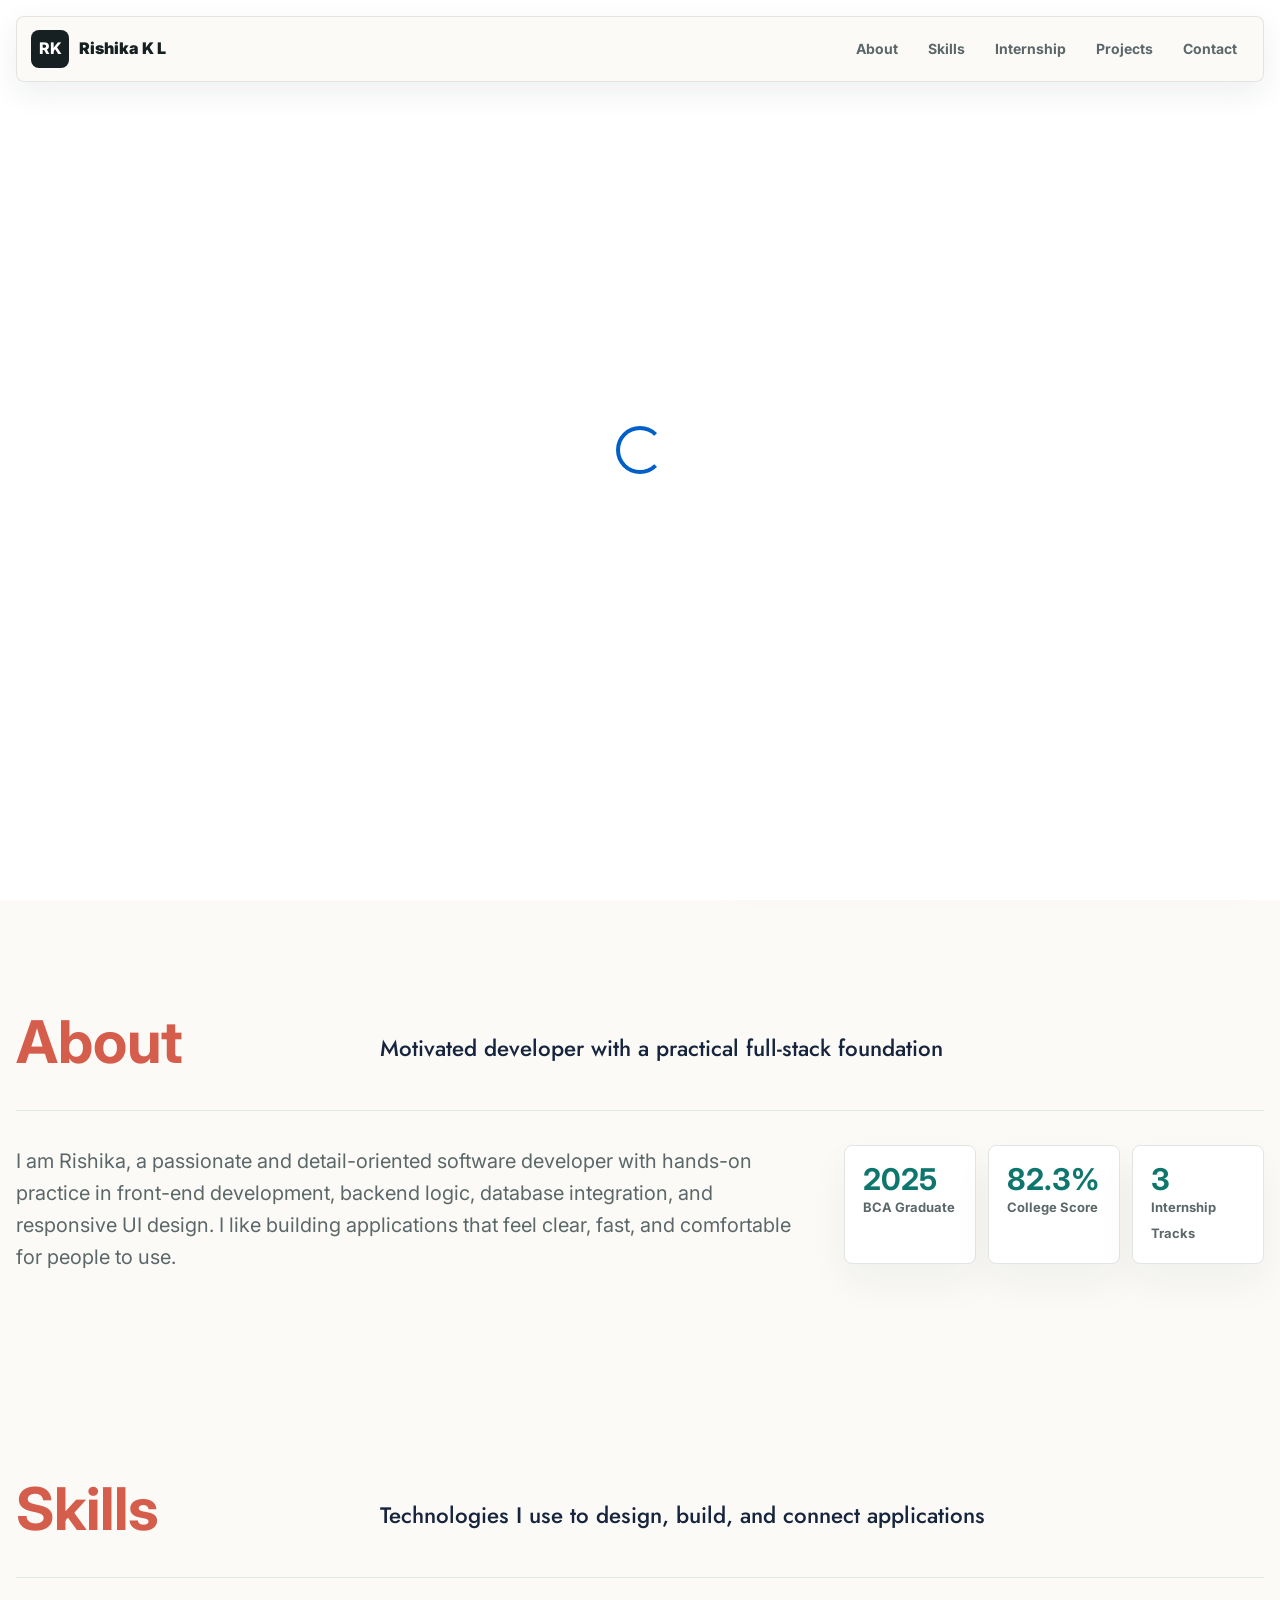
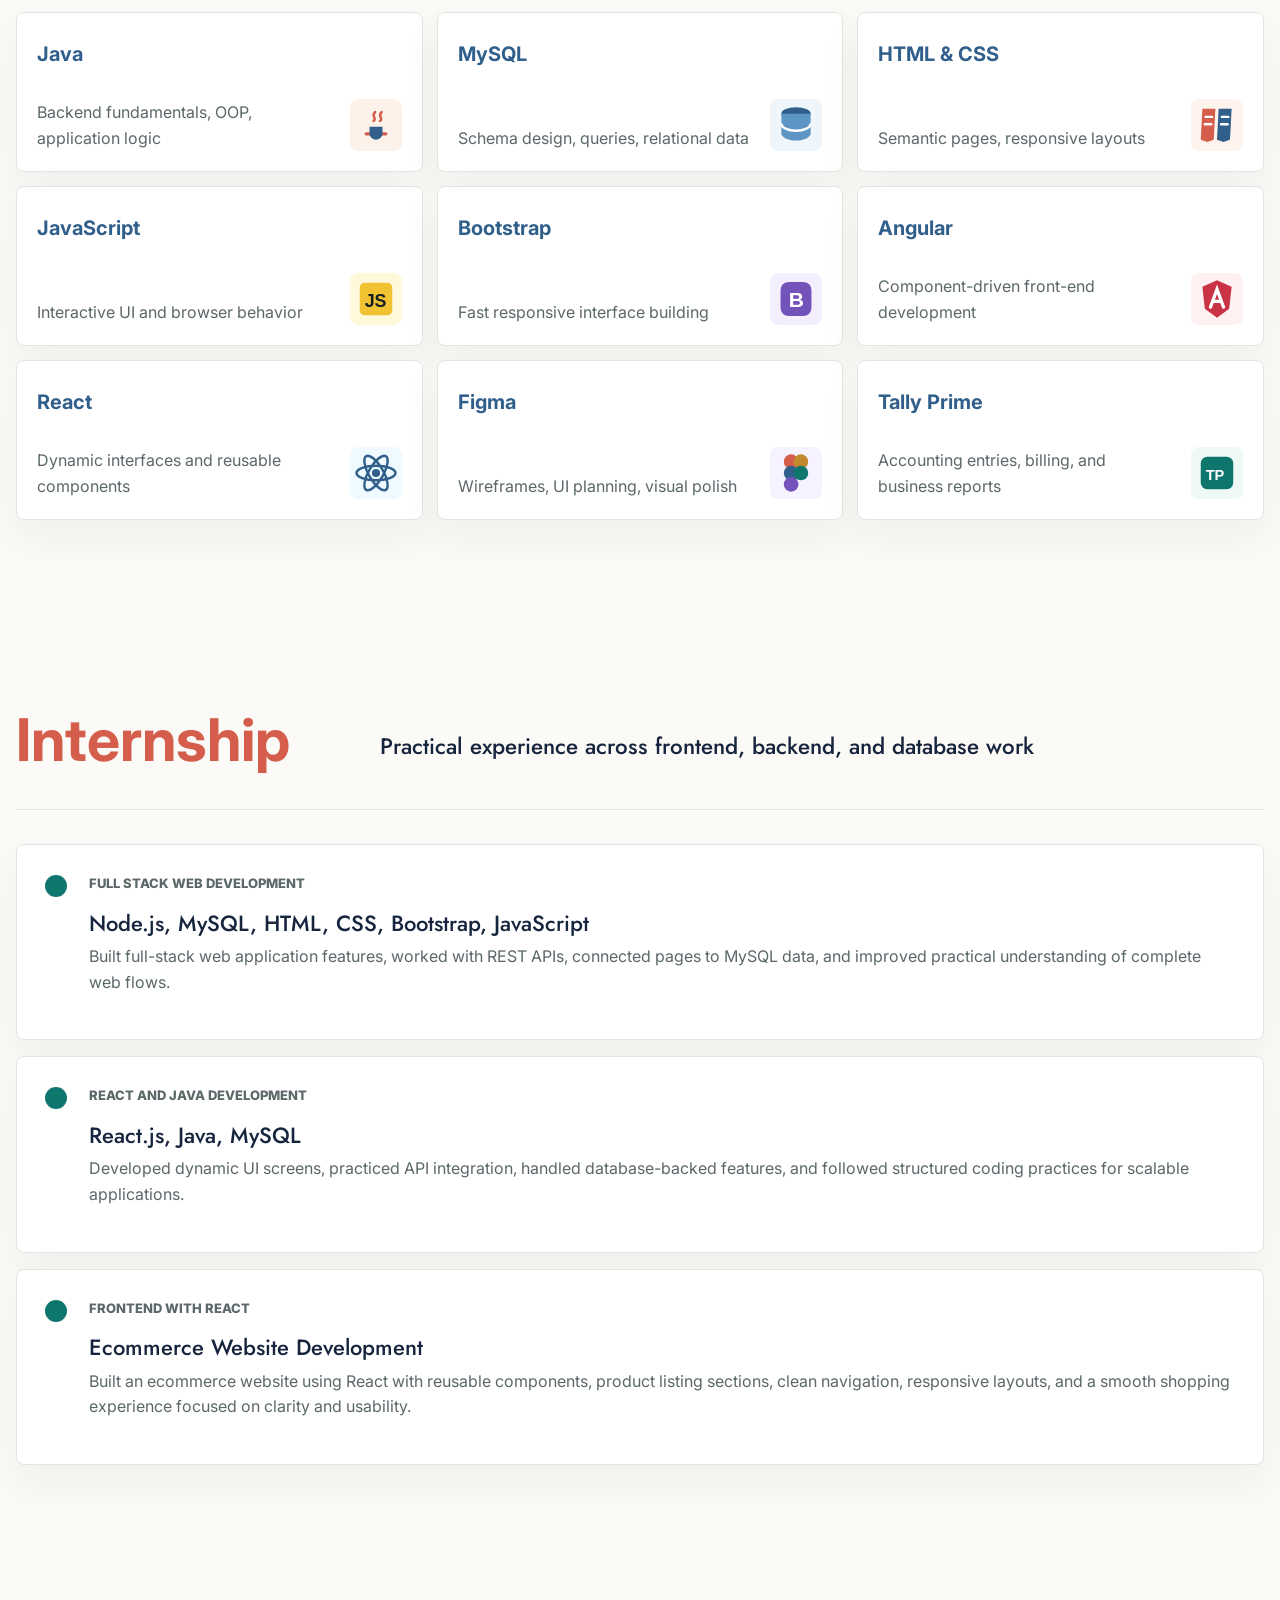
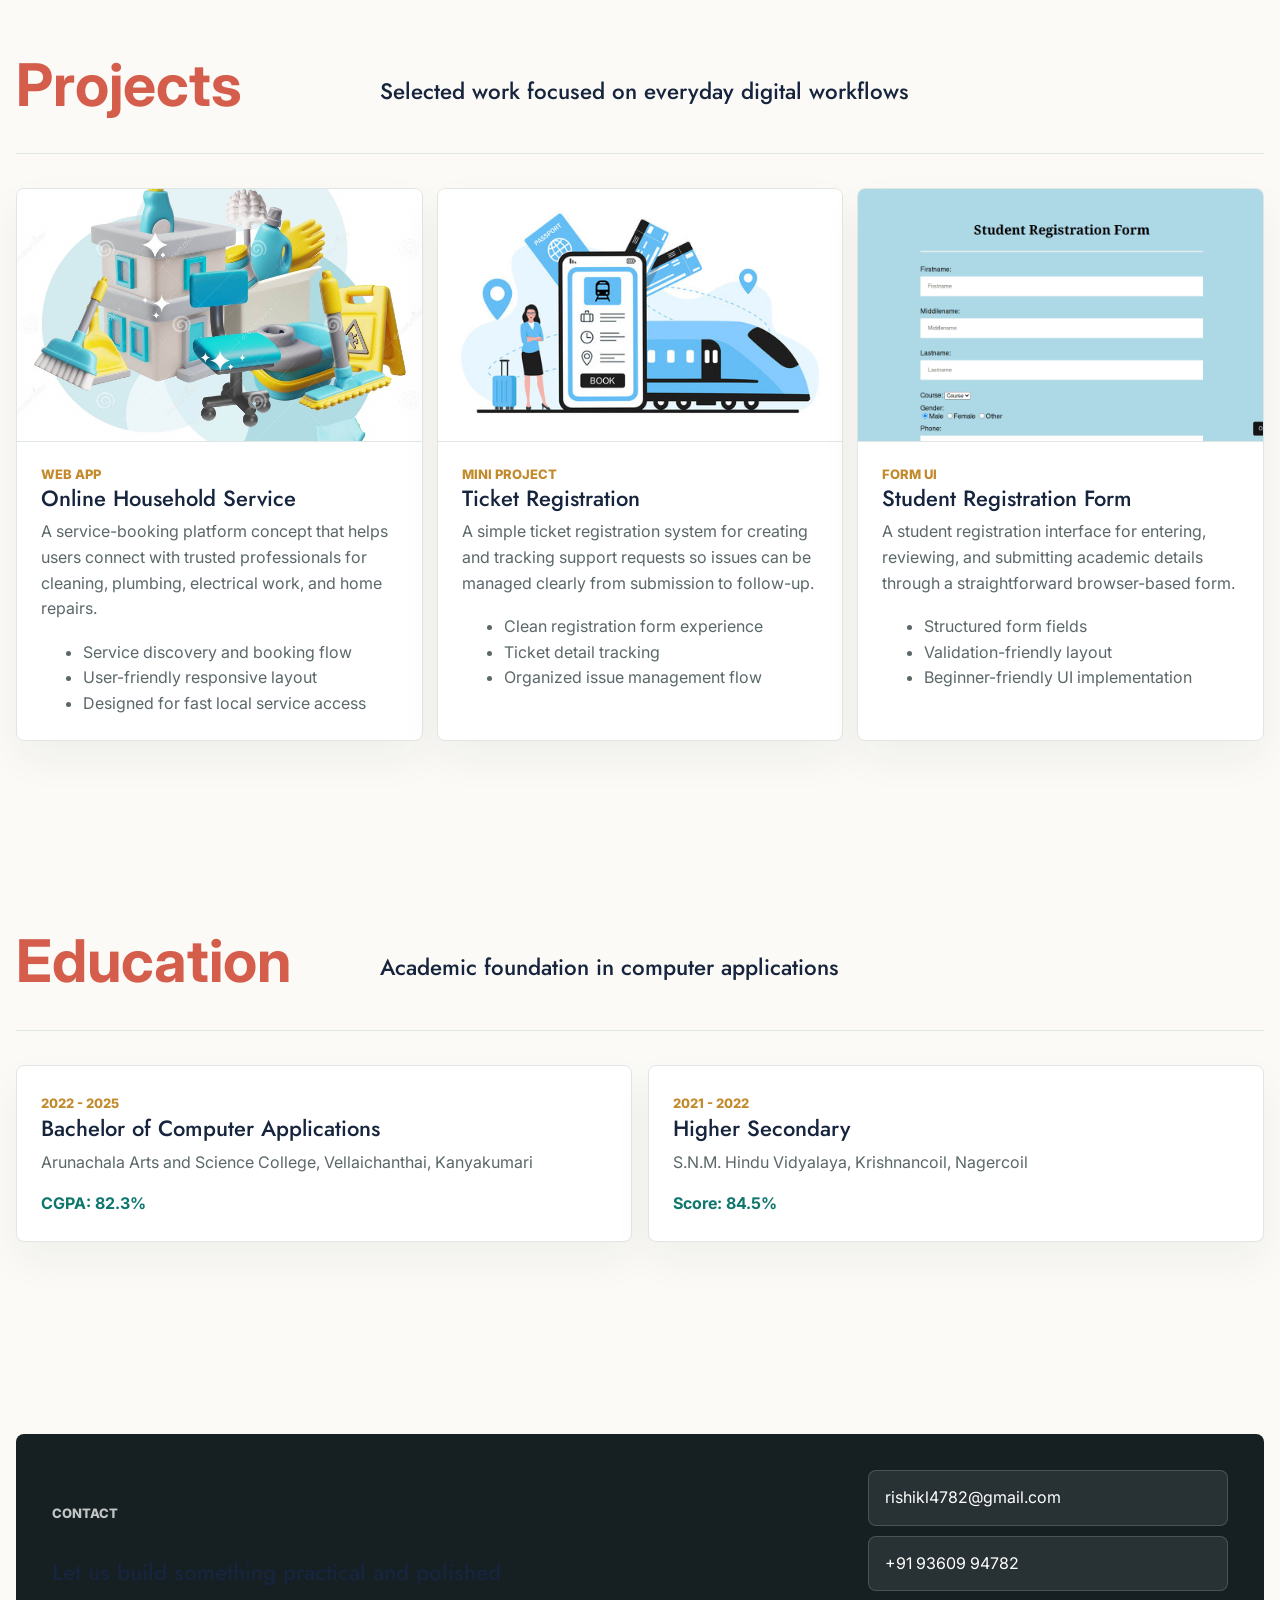
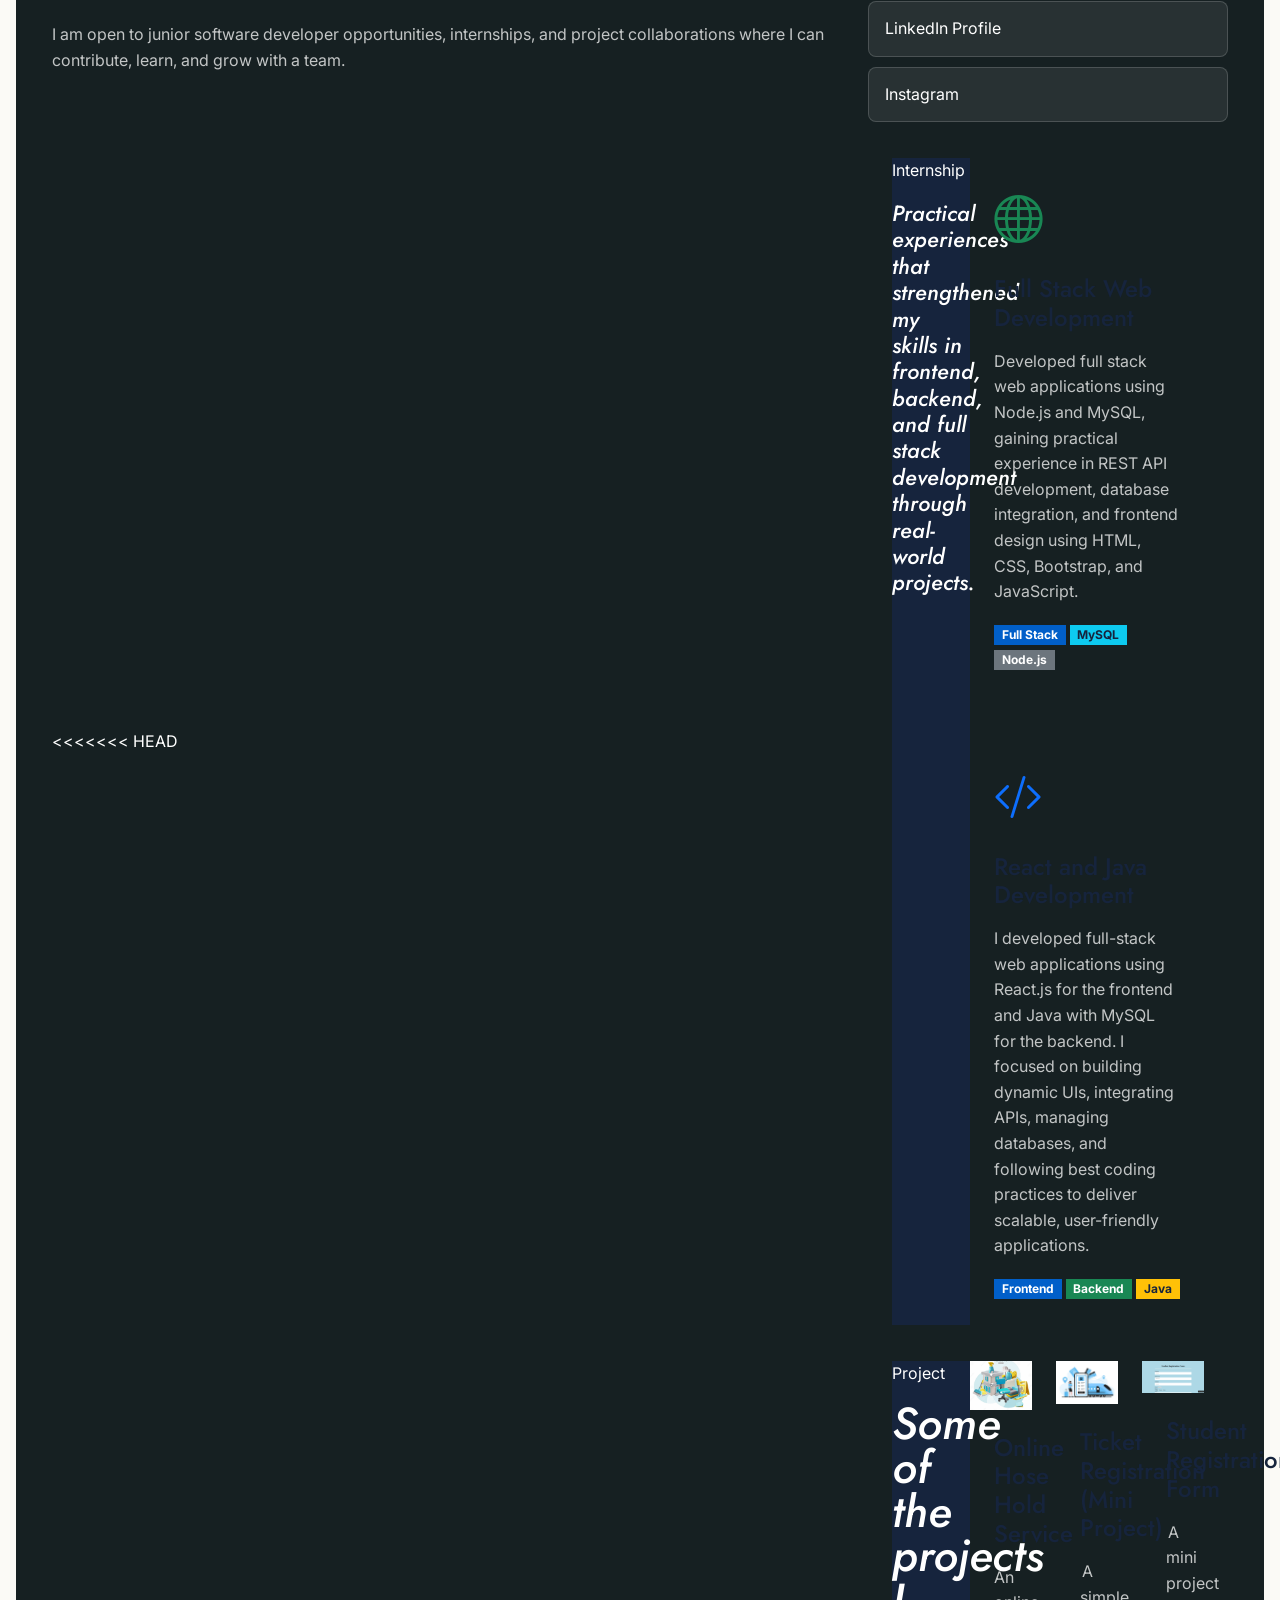
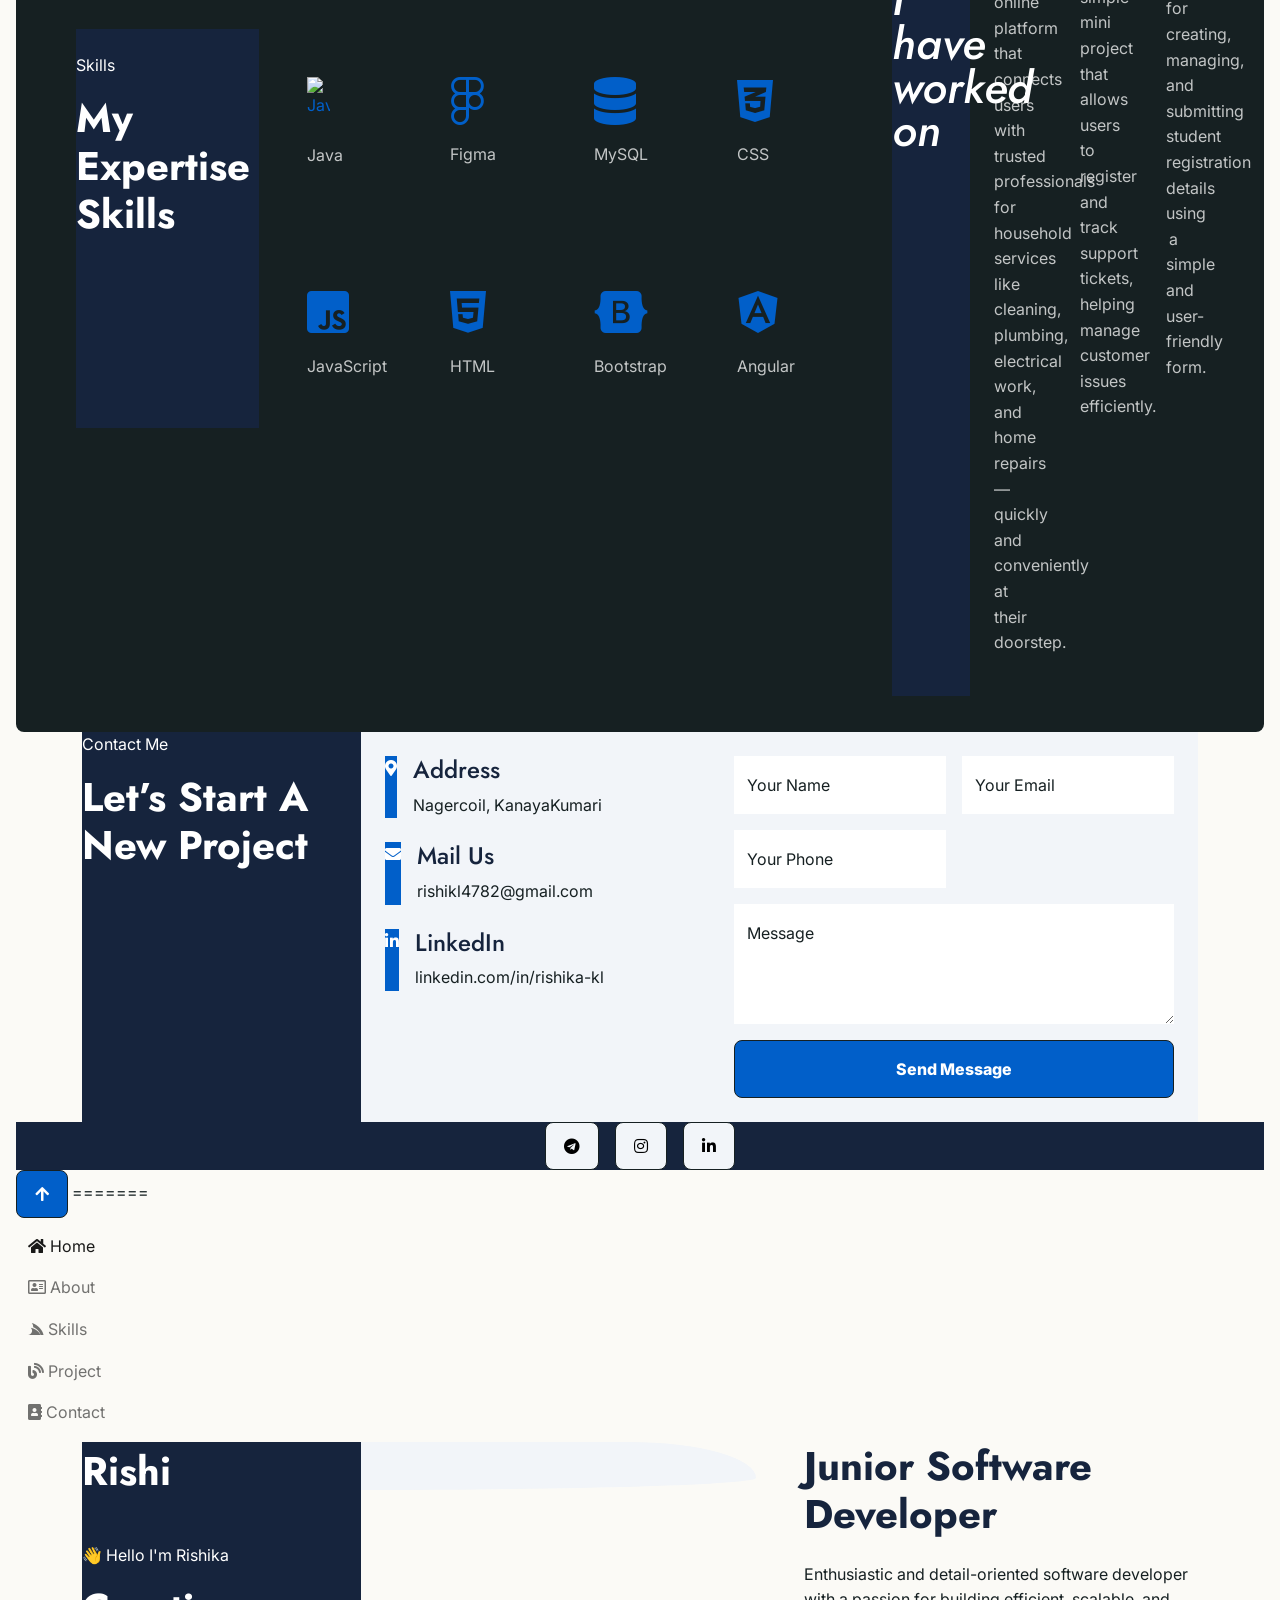
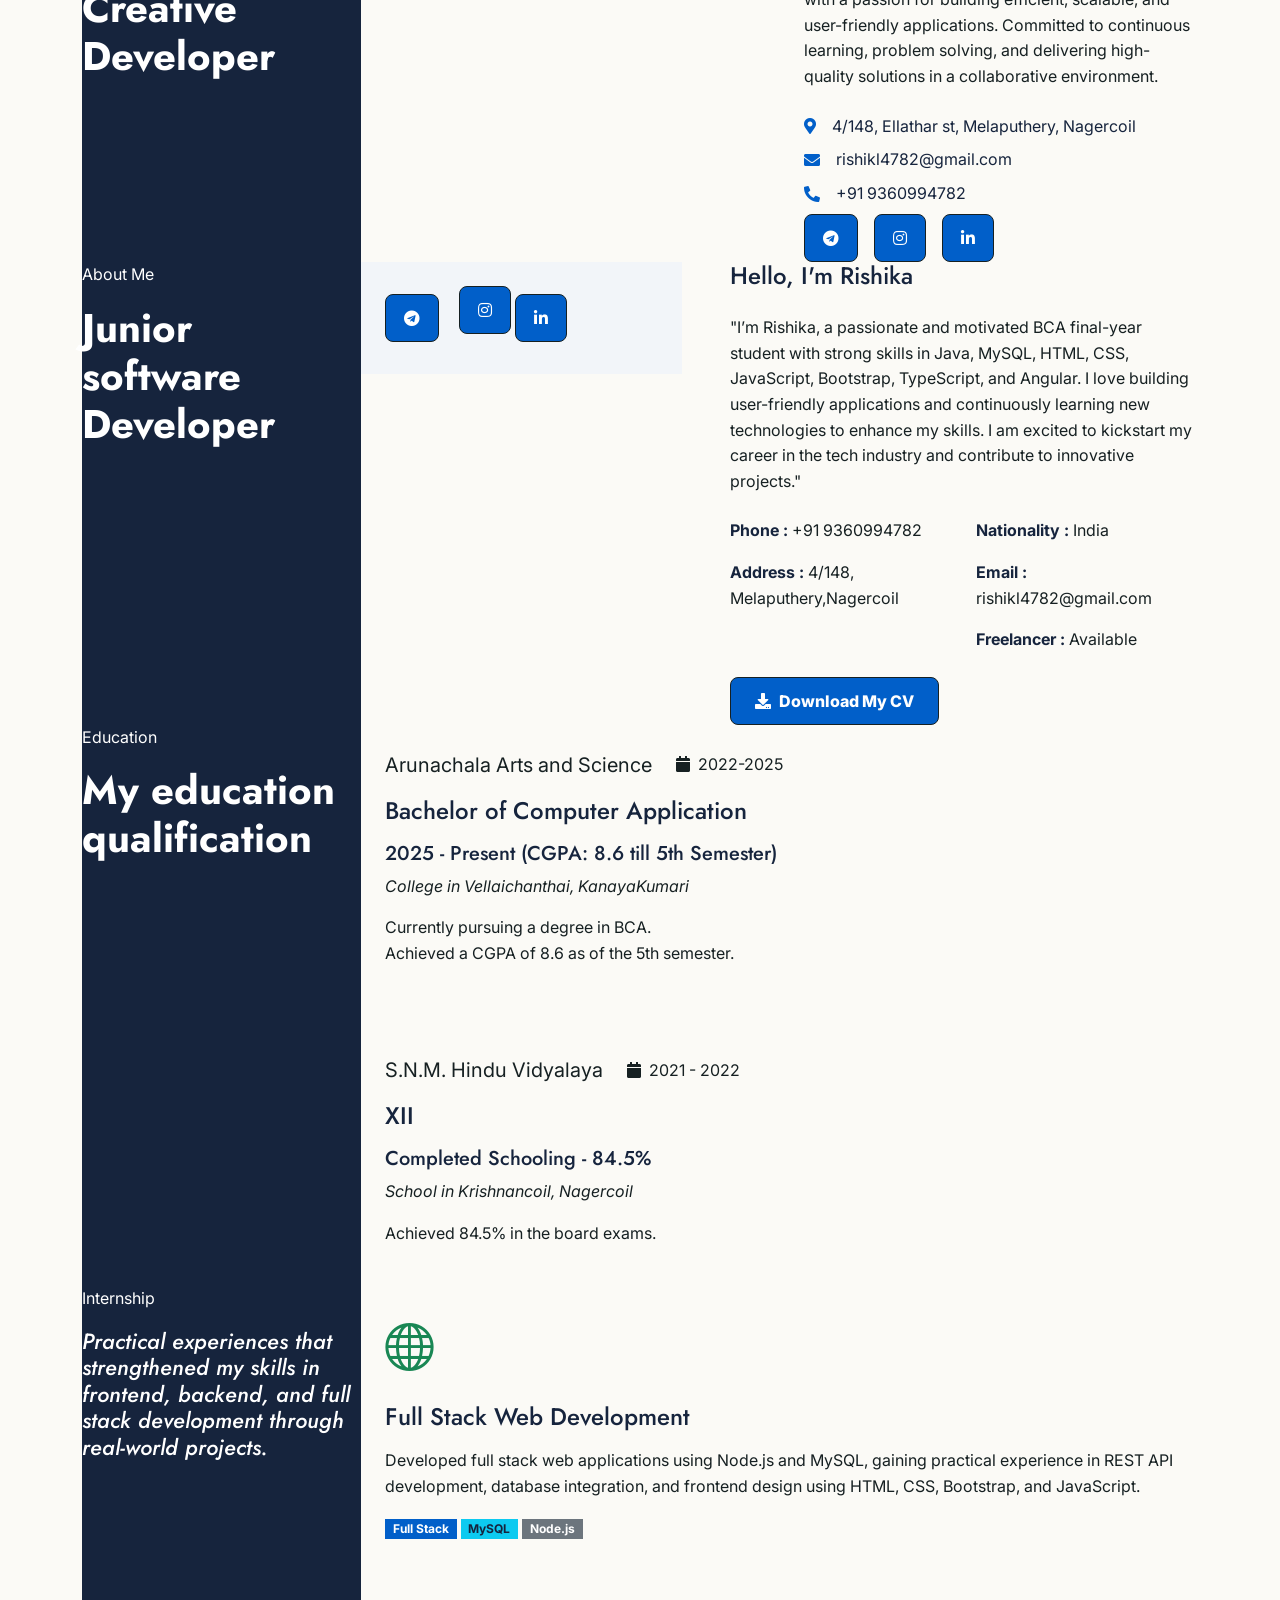
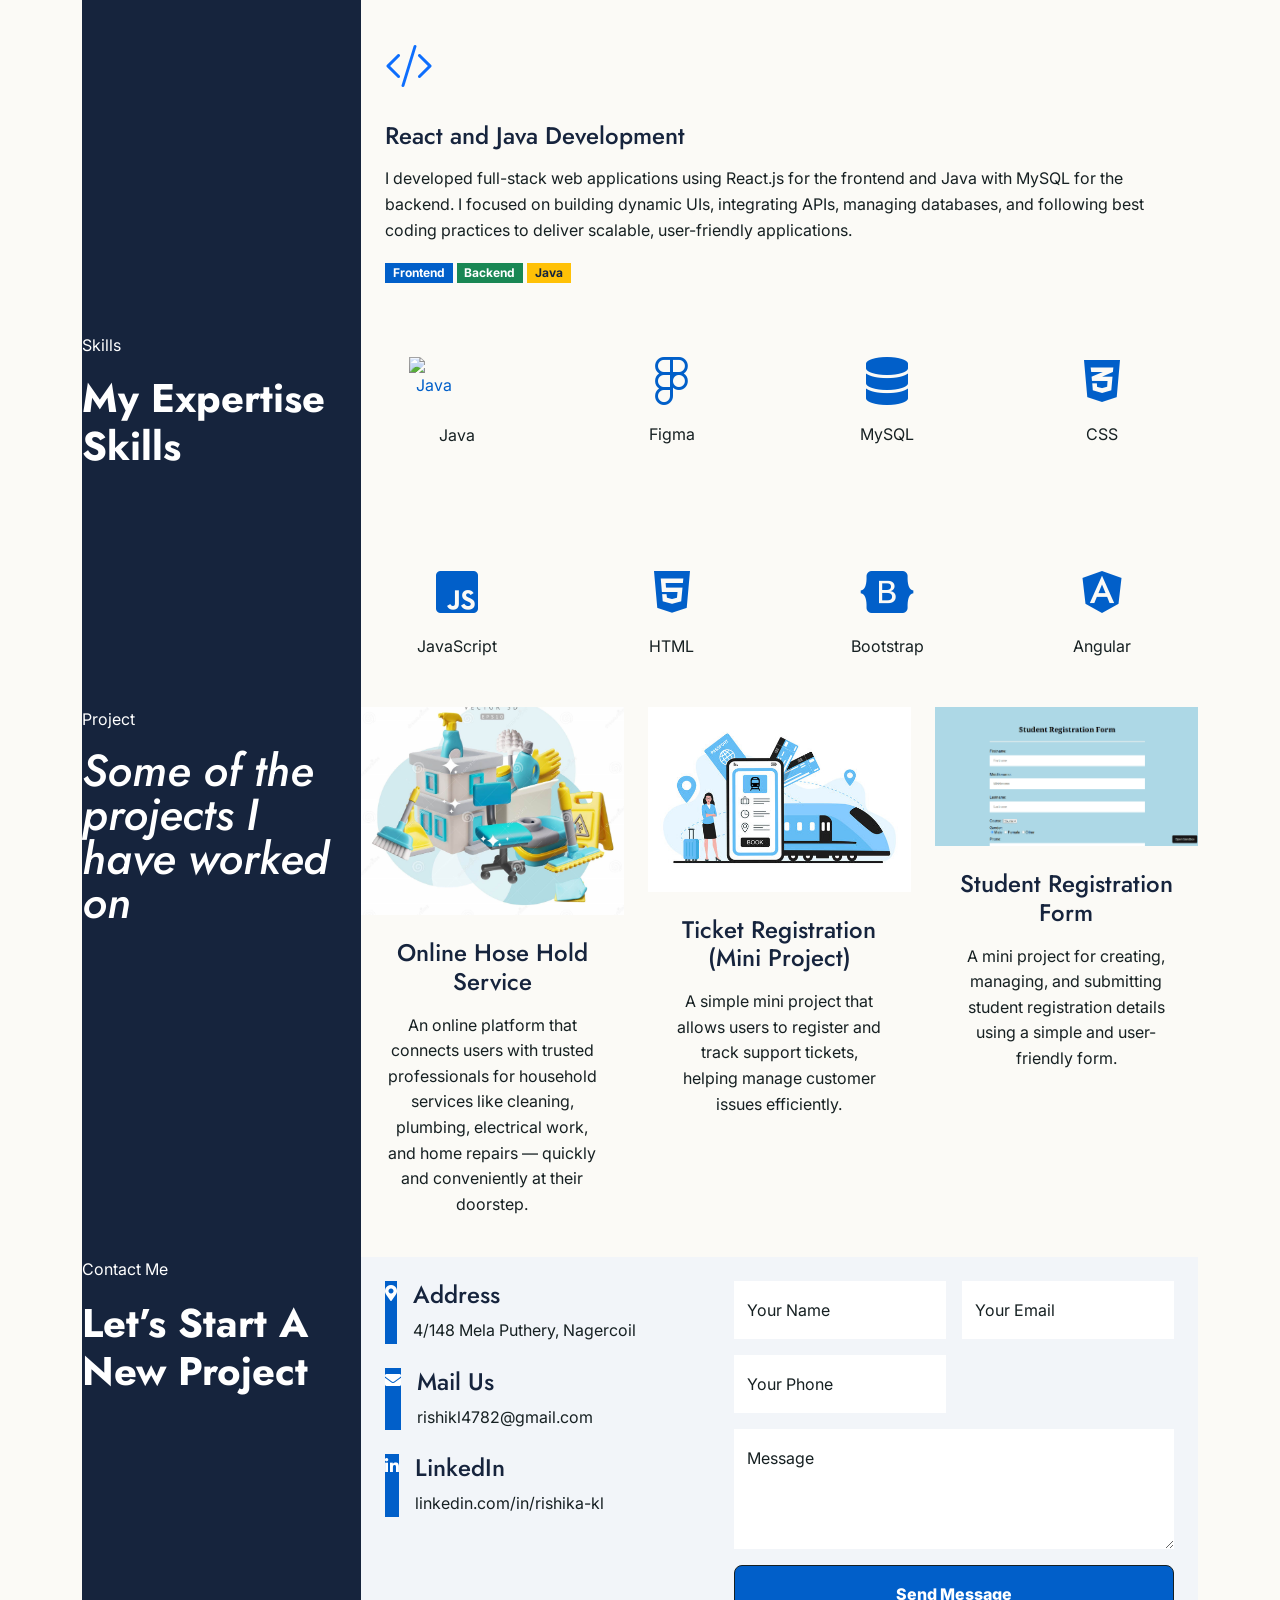
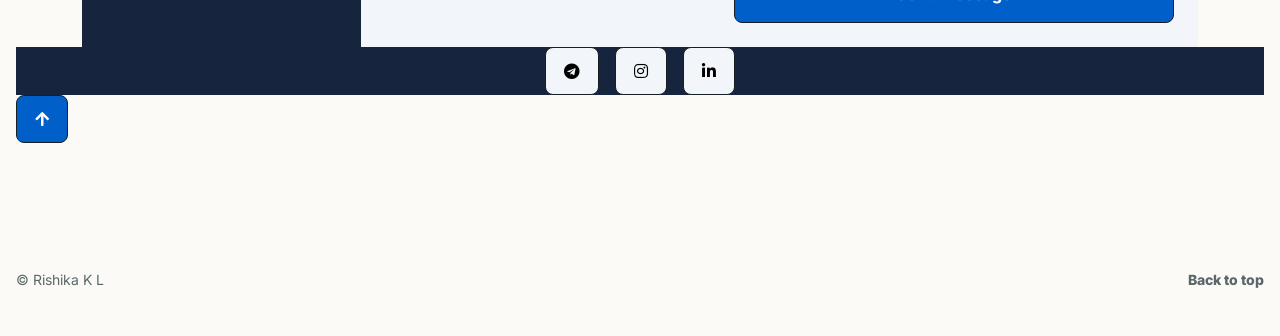
==== commit d1be9713: "initial commit" ====
--- a/index.html
+++ b/index.html
@@ -1,223 +1,229 @@
 <!DOCTYPE html>
 <html lang="en">
-
-    <head>
-        <meta charset="utf-8">
-        <title>Rishi Portfolio</title>
-        <meta content="width=device-width, initial-scale=1.0" name="viewport">
-        <meta content="" name="keywords">
-        <meta content="" name="description">
-
-        <!-- Google Web Fonts -->
-        <link rel="preconnect" href="https://fonts.googleapis.com">
-        <link rel="preconnect" href="https://fonts.gstatic.com" crossorigin>
-        <link href="https://fonts.googleapis.com/css2?family=Inter:wght@100..900&family=Edu+TAS+Beginner:wght@400..700&family=Jost:ital,wght@0,100..900;1,100..900&display=swap" rel="stylesheet">
-
-        <!-- Icon Font Stylesheet -->
-        <link rel="stylesheet" href="https://use.fontawesome.com/releases/v5.15.4/css/all.css"/>
-        <link href="https://cdn.jsdelivr.net/npm/bootstrap-icons@1.4.1/font/bootstrap-icons.css" rel="stylesheet">
-
-        <!-- Libraries Stylesheet -->
-        <link rel="stylesheet" href="lib/animate/animate.min.css"/>
-        <link href="lib/lightbox/css/lightbox.min.css" rel="stylesheet">
-        <link href="lib/owlcarousel/assets/owl.carousel.min.css" rel="stylesheet">
-
-
-        <!-- Customized Bootstrap Stylesheet -->
-        <link href="css/bootstrap.min.css" rel="stylesheet">
-
-        <!-- Template Stylesheet -->
-        <link href="css/style.css" rel="stylesheet">
-    </head>
-
-    <body>
-
-        <!-- Spinner Start -->
-        <div id="spinner" class="show bg-white position-fixed translate-middle w-100 vh-100 top-50 start-50 d-flex align-items-center justify-content-center">
-            <div class="spinner-border text-primary" style="width: 3rem; height: 3rem;" role="status">
-                <span class="sr-only">Loading...</span>
-            </div>
-        </div>
-        <!-- Spinner End -->
-
-
-        <!-- Navbar Start -->
-        <div class="container-fluid nav-section border-0">
-            <nav class="navbar navbar-light">
-                <div class="navbar-nav flex-column">
-                    <a href="#pigraHome" class="nav-item nav-link active"><span class="fa fa-home"></span> Home</a>
-                    <a href="#pigraAbout" class="nav-item nav-link"><span class="far fa-address-card"></span> About</a>
-                    <a href="#pigraSkills"class="nav-item nav-link"><span class="fab fa-servicestack"></span> Skills</a>
-                    <a href="#pigraBlog" class="nav-item nav-link"><span class="fa fa-blog"></span> Project</a>
-                    <a href="#pigraContact" class="nav-item nav-link"><span class="fas fa-address-book"></span> Contact</a>
-                </div>
-            </nav>
-        </div>
-        <!-- Navbar End -->
-
-        <!-- Header Start -->
-        <div class="container-fluid" id="pigraHome">
-            <div class="container">
-                <div class="row g-0">
-                    <div class="col-12 col-lg-3">
-                        <div class="header-content bg-dark h-100 pt-6 pe-6 pb-6">
-                            <a href="index.html" class="navbar-brand d-inline-flex pb-5 wow fadeInUp" data-wow-delay="0.1s">
-                                <h1 class="display-6 text-white mb-0">Rishi</h1>
-                            </a>
-                            <div class="text-start d-flex flex-column justify-content-center wow fadeInUp" data-wow-delay="0.3s">
-                                <p class="text-white sub-title">👋 Hello I'm Rishika</p>
-                                <h1 class="display-6 text-white mb-0">Creative Developer</h1>
-                            </div>
-                        </div>
-                    </div>
-                    <div class="col-12 col-lg-9">
-                        <div class="header-img d-flex h-100 pt-6 ps-6 pb-6">
-                            <div class="row g-5">
-                                <!-- <div class="col-xl-6 wow fadeInUp" data-wow-delay="0.1s">
-                                    <div class="bg-light p-4" style="border-radius: 68% 32% 100% 0% / 0% 75% 25% 100%;">
-                                        <img src="img/rishiii.jpg" class="img-fluid w-100" style="border-radius: 68% 32% 100% 0% / 0% 75% 25% 100%;" alt="Image">
-                                    </div>
-                                </div> -->
-                                <div class="col-xl-6 wow fadeInUp" data-wow-delay="0.3s">
-                                    <h1 class="display-6 mb-4">Junior Software Developer</h1>
-                                    <p class="mb-4"> Enthusiastic and detail-oriented software developer with a passion for building efficient,
-                                        scalable, and user-friendly applications. Committed to continuous learning, problem
-                                        solving, and delivering high-quality solutions in a collaborative environment.
-                                     
-                                    </p>
-                                    <div class="d-flex align-items-center mb-2">
-                                        <i class="fas fa-map-marker-alt text-primary me-3"></i>
-                                        <p class="text-dark mb-0">Nagercoil, KanayaKumari</p>
-                                    </div>
-                                    <div class="d-flex align-items-center mb-2">
-                                        <i class="fas fa-envelope text-primary me-3"></i>
-                                        <p class="text-dark mb-0">rishikl4782@gmail.com</p>
-                                    </div>
-                                    <div class="d-flex align-items-center mb-2">
-                                        <i class="fa fa-phone-alt text-primary me-3"></i>
-                                        <p class="text-dark mb-0">+91 9360994782</p>
-                                    </div>
-                                    
-                                    <div class="d-flex">
-                                        <a class="btn btn-primary btn-sm-square me-3" href="https://web.telegram.org/"><i class='fab fa-telegram' ></i></i></a>
-                                        <a class="btn btn-primary btn-sm-square me-3" href="https://www.instagram.com/ri_shi_ka._.19"><i class="fab fa-instagram text-white"></i></a>
-                                        <a class="btn btn-primary btn-sm-square me-0" href="https://www.linkedin.com/in/rishika-kl-"><i class="fab fa-linkedin-in text-white"></i></a>
-                                    </div>
-                                </div>
-                            </div>
-                        </div>
-                    </div>
-                </div>
-            </div>
-        </div>
-        <!-- Header End -->
-
-
-        <!-- About Start -->
-        <div class="container-fluid" id="pigraAbout">
-            <div class="container">
-                <div class="row g-0">
-                    <div class="col-12 col-lg-3">
-                        <div class="about-header bg-dark h-100 pt-6 pe-6 pb-6">
-                            <div class="text-start d-flex flex-column justify-content-center wow fadeInUp" data-wow-delay="0.1s">
-                                <p class="text-white sub-title">About Me</p>
-                                <h1 class="display-6 text-white mb-0">Junior software Developer</h1>
-                            </div>
-                        </div>
-                    </div>
-                    <div class="col-12 col-lg-9">
-                        <div class="about-content h-100 pt-6 ps-6 pb-6">
-                            <div class="row g-5">
-                                <div class="col-xl-5">
-                                    <div class="about-img bg-light p-4 wow fadeInUp" data-wow-delay="0.1s">
-                                        <img src="img/unnamed.jpg" class="img-fluid w-100" alt="Image">
-                                        <div class="sosial-icon">
-                                            <a class="btn btn-primary btn-sm-square me-3" href="#"><i class="fab fa-telegram text-white" ></i></i></a>
-                                            <a class="btn btn-primary btn-sm-square mb-3" href="#"><i class="fab fa-instagram text-white"></i></a>
-                                            <a class="btn btn-primary btn-sm-square mb-0" href="#"><i class="fab fa-linkedin-in text-white"></i></a>
-                                        </div>
-                                    </div>
-                                </div>
-                                <div class="col-xl-7 wow fadeInUp" data-wow-delay="0.3s">
-                                    <h4 class="mb-4">Hello, I'm Rishika</h4>
-                                    <p class="mb-4">"I’m Rishika, a passionate and motivated BCA final-year student with strong skills in Java, MySQL, HTML, CSS, JavaScript, Bootstrap, TypeScript, and Angular. I love building user-friendly applications and continuously learning new technologies to enhance my skills.
-                                        I am excited to kickstart my career in the tech industry and contribute to innovative projects."
-                                    </p>
-                                    <div class="row g-4 mb-4">
-                                        <div class="col-6">
-                                            <p><strong class="fw-bold text-dark">Phone :</strong> +91 9360994782</p>
-                                            <p class="mb-0"><strong class="fw-bold text-dark">Address :</strong>Nagercoil, KanayaKumari</p>
-                                        </div>
-                                        <div class="col-6">
-                                            <p><strong class="fw-bold text-dark">Nationality :</strong> India</p>
-                                            <p><strong class="fw-bold text-dark">Email :</strong> rishikl4782@gmail.com</p>
-                                            <p class="mb-0"><strong class="fw-bold text-dark">Freelancer :</strong> Available</p>
-                                        </div>
-                                    </div>
-                                    <a href="RishiCV.pdf" class="btn btn-primary py-2 px-4"> <i class="fas fa-download me-2"></i>Download My CV</a>
-                                </div>
-                            </div>
-                        </div>
-                    </div>
-                </div>
-            </div>
-        </div>
-        <!-- About End -->
-
-
-        <!-- Education Start -->
-        <div class="container-fluid">
-            <div class="container">
-                <div class="row g-0">
-                    <div class="col-lg-3">
-                        <div class="education-header bg-dark h-100 pt-6 pe-6 pb-6">
-                            <div class="text-start d-flex flex-column justify-content-center wow fadeInUp" data-wow-delay="0.1s">
-                                <p class="text-white sub-title">Education</p>
-                                <h1 class="display-6 text-white mb-0">My education qualification</h1>
-                            </div>
-                        </div>
-                    </div>
-                    <div class="col-lg-9">
-                        <div class="education-content h-100 pt-6 ps-6 pb-6">
-                            <div class="row g-4">
-                                <div class="col-12">
-                                    <div class="education-item rounded p-4 h-100 wow fadeInUp" data-wow-delay="0.1s">
-                                        <div class="d-flex align-items-center mb-3">
-                                            <p class="fs-5 mb-0 me-4">Arunachala Arts and Science</p>
-                                            <div>
-                                                <span class="fa fa-calendar me-1"></span> 2022-2025
-                                            </div>
-                                        </div>
-                                        <div class="resume-item">
-                                            <h4 class="mb-3">Bachelor of Computer Application</h4>
-
-                                            <h5>  CGPA: 82.3% </h5>
-                                            <p><em>College in Vellaichanthai, KanayaKumari</em></p>
-                                            <p>Bachelor of Computer Applications<br> Achieved a CGPA of 82.3%.</p>
-                                          </div>
-                                    </div>
-                                </div>
-                                <div class="col-12">
-                                    <div class="education-item rounded p-4 h-100 wow fadeInUp" data-wow-delay="0.3s">
-                                        <div class="d-flex align-items-center mb-3">
-                                            <p class="fs-5 mb-0 me-4">S.N.M. Hindu Vidyalaya </p>
-                                            <div>
-                                                <span class="fa fa-calendar me-1"></span> 2021 - 2022
-                                            </div>
-                                        </div>
-                                        <h4 class="mb-3">XII</h4>
-                                        <h5>Completed Schooling - 84.5%</h5>
-                                        <p><em>School in Krishnancoil, Nagercoil</em></p>
-                                        <p>Achieved 84.5% in the board exams.
-                                        </p>
-                                    </div>
-                                </div>
-                            </div>
-                        </div>
-                    </div>
-                </div>
-            </div>
-        </div>
+<head>
+  <meta charset="utf-8">
+  <meta name="viewport" content="width=device-width, initial-scale=1">
+  <meta name="description" content="Portfolio of Rishika K L, junior software developer building practical web applications with Java, MySQL, JavaScript, Angular, and React.">
+  <title>Rishika K L | Software Developer</title>
+  <link rel="preconnect" href="https://fonts.googleapis.com">
+  <link rel="preconnect" href="https://fonts.gstatic.com" crossorigin>
+  <link href="https://fonts.googleapis.com/css2?family=Inter:wght@400;500;600;700;800&display=swap" rel="stylesheet">
+  <link rel="stylesheet" href="css/style.css">
+</head>
+<body>
+  <header class="site-header">
+    <a class="brand" href="#home" aria-label="Rishika K L home">
+      <span>RK</span>
+      <strong>Rishika K L</strong>
+    </a>
+    <button class="nav-toggle" type="button" aria-label="Open navigation" aria-expanded="false">
+      <span></span>
+      <span></span>
+      <span></span>
+    </button>
+    <nav class="site-nav" aria-label="Primary navigation">
+      <a href="#about">About</a>
+      <a href="#skills">Skills</a>
+      <a href="#experience">Internship</a>
+      <a href="#projects">Projects</a>
+      <a href="#contact">Contact</a>
+    </nav>
+  </header>
+
+  <main>
+    <section class="hero section" id="home">
+      <div class="hero-content">
+        <p class="eyebrow">Portfolio</p>
+        <h1>Junior Software Developer</h1>
+        <p class="hero-tagline">Building clean, useful web applications with care.</p>
+        <p class="hero-copy">
+          I am a BCA graduate from Nagercoil focused on Java, MySQL, JavaScript, Angular,
+          React, and full-stack web development. I enjoy turning ideas into simple,
+          reliable interfaces and learning better ways to solve real problems.
+        </p>
+        <div class="hero-actions">
+          <a class="btn primary" href="#projects">View Projects</a>
+          <a class="btn secondary" href="RishiCV.pdf" download>Download CV</a>
+        </div>
+        <ul class="quick-facts" aria-label="Quick profile details">
+          <li><span>Location</span>Nagercoil, Kanyakumari</li>
+          <li><span>Email</span><a href="mailto:rishikl4782@gmail.com">rishikl4782@gmail.com</a></li>
+          <li><span>Phone</span><a href="tel:+919360994782">+91 93609 94782</a></li>
+        </ul>
+      </div>
+      <div class="hero-visual" aria-label="Portrait of Rishika K L">
+        <img src="img/Rishika_pht.png" alt="Rishika K L">
+        <div class="availability">
+          <span></span>
+          Available for junior developer roles
+        </div>
+      </div>
+    </section>
+
+    <section class="section about" id="about">
+      <div class="section-heading">
+        <p class="section-title">About</p>
+        <h2>Motivated developer with a practical full-stack foundation</h2>
+      </div>
+      <div class="about-grid">
+        <p>
+          I am Rishika, a passionate and detail-oriented software developer with hands-on
+          practice in front-end development, backend logic, database integration, and
+          responsive UI design. I like building applications that feel clear, fast, and
+          comfortable for people to use.
+        </p>
+        <div class="stats">
+          <div><strong>2025</strong><span>BCA Graduate</span></div>
+          <div><strong>82.3%</strong><span>College Score</span></div>
+          <div><strong>3</strong><span>Internship Tracks</span></div>
+        </div>
+      </div>
+    </section>
+
+    <section class="section skills" id="skills">
+      <div class="section-heading">
+        <p class="section-title">Skills</p>
+        <h2>Technologies I use to design, build, and connect applications</h2>
+      </div>
+      <div class="skill-grid">
+        <article><strong>Java</strong><span>Backend fundamentals, OOP, application logic</span><img src="img/skill-java.svg" alt="Java icon"></article>
+        <article><strong>MySQL</strong><span>Schema design, queries, relational data</span><img src="img/skill-mysql.svg" alt="MySQL icon"></article>
+        <article><strong>HTML & CSS</strong><span>Semantic pages, responsive layouts</span><img src="img/skill-html-css.svg" alt="HTML and CSS icon"></article>
+        <article><strong>JavaScript</strong><span>Interactive UI and browser behavior</span><img src="img/skill-js.svg" alt="JavaScript icon"></article>
+        <article><strong>Bootstrap</strong><span>Fast responsive interface building</span><img src="img/skill-bootstrap.svg" alt="Bootstrap icon"></article>
+        <article><strong>Angular</strong><span>Component-driven front-end development</span><img src="img/skill-angular.svg" alt="Angular icon"></article>
+        <article><strong>React</strong><span>Dynamic interfaces and reusable components</span><img src="img/skill-react.svg" alt="React icon"></article>
+        <article><strong>Figma</strong><span>Wireframes, UI planning, visual polish</span><img src="img/skill-figma.svg" alt="Figma icon"></article>
+        <article><strong>Tally Prime</strong><span>Accounting entries, billing, and business reports</span><img src="img/skill-tally.svg" alt="Tally Prime icon"></article>
+      </div>
+    </section>
+
+    <section class="section experience" id="experience">
+      <div class="section-heading">
+        <p class="section-title">Internship</p>
+        <h2>Practical experience across frontend, backend, and database work</h2>
+      </div>
+      <div class="timeline">
+        <article>
+          <div class="timeline-marker"></div>
+          <p class="meta">Full Stack Web Development</p>
+          <h3>Node.js, MySQL, HTML, CSS, Bootstrap, JavaScript</h3>
+          <p>
+            Built full-stack web application features, worked with REST APIs, connected
+            pages to MySQL data, and improved practical understanding of complete web flows.
+          </p>
+        </article>
+        <article>
+          <div class="timeline-marker"></div>
+          <p class="meta">React and Java Development</p>
+          <h3>React.js, Java, MySQL</h3>
+          <p>
+            Developed dynamic UI screens, practiced API integration, handled database-backed
+            features, and followed structured coding practices for scalable applications.
+          </p>
+        </article>
+        <article>
+          <div class="timeline-marker"></div>
+          <p class="meta">Frontend with React</p>
+          <h3>Ecommerce Website Development</h3>
+          <p>
+            Built an ecommerce website using React with reusable components, product
+            listing sections, clean navigation, responsive layouts, and a smooth shopping
+            experience focused on clarity and usability.
+          </p>
+        </article>
+      </div>
+    </section>
+
+    <section class="section projects" id="projects">
+      <div class="section-heading">
+        <p class="section-title">Projects</p>
+        <h2>Selected work focused on everyday digital workflows</h2>
+      </div>
+      <div class="project-grid">
+        <article class="project-card">
+          <img src="img/house.jpg" alt="Household service project preview">
+          <span>Web App</span>
+          <h3>Online Household Service</h3>
+          <p>
+            A service-booking platform concept that helps users connect with trusted
+            professionals for cleaning, plumbing, electrical work, and home repairs.
+          </p>
+          <ul>
+            <li>Service discovery and booking flow</li>
+            <li>User-friendly responsive layout</li>
+            <li>Designed for fast local service access</li>
+          </ul>
+        </article>
+        <article class="project-card">
+          <img src="img/train.jpg" alt="Ticket registration project preview">
+          <span>Mini Project</span>
+          <h3>Ticket Registration</h3>
+          <p>
+            A simple ticket registration system for creating and tracking support requests
+            so issues can be managed clearly from submission to follow-up.
+          </p>
+          <ul>
+            <li>Clean registration form experience</li>
+            <li>Ticket detail tracking</li>
+            <li>Organized issue management flow</li>
+          </ul>
+        </article>
+        <article class="project-card">
+          <img src="img/reg.png" alt="Student registration form preview">
+          <span>Form UI</span>
+          <h3>Student Registration Form</h3>
+          <p>
+            A student registration interface for entering, reviewing, and submitting
+            academic details through a straightforward browser-based form.
+          </p>
+          <ul>
+            <li>Structured form fields</li>
+            <li>Validation-friendly layout</li>
+            <li>Beginner-friendly UI implementation</li>
+          </ul>
+        </article>
+      </div>
+    </section>
+
+    <section class="section education" id="education">
+      <div class="section-heading">
+        <p class="section-title">Education</p>
+        <h2>Academic foundation in computer applications</h2>
+      </div>
+      <div class="education-list">
+        <article>
+          <span>2022 - 2025</span>
+          <h3>Bachelor of Computer Applications</h3>
+          <p>Arunachala Arts and Science College, Vellaichanthai, Kanyakumari</p>
+          <strong>CGPA: 82.3%</strong>
+        </article>
+        <article>
+          <span>2021 - 2022</span>
+          <h3>Higher Secondary</h3>
+          <p>S.N.M. Hindu Vidyalaya, Krishnancoil, Nagercoil</p>
+          <strong>Score: 84.5%</strong>
+        </article>
+      </div>
+    </section>
+
+    <section class="section contact" id="contact">
+      <div class="contact-panel">
+        <div>
+          <p class="eyebrow">Contact</p>
+          <h2>Let us build something practical and polished</h2>
+          <p>
+            I am open to junior software developer opportunities, internships, and project
+            collaborations where I can contribute, learn, and grow with a team.
+          </p>
+        </div>
+        <div class="contact-links">
+          <a href="mailto:rishikl4782@gmail.com">rishikl4782@gmail.com</a>
+          <a href="tel:+919360994782">+91 93609 94782</a>
+          <a href="https://www.linkedin.com/in/rishika-kl-" target="_blank" rel="noreferrer">LinkedIn Profile</a>
+          <a href="https://www.instagram.com/ri_shi_ka._.19" target="_blank" rel="noreferrer">Instagram</a>
+        </div>
+<<<<<<< HEAD
         <!-- Education End -->
 
         <!-- Experience Start -->
@@ -1194,4 +1200,15 @@
         <!-- Template Javascript -->
         <script src="js/main.js"></script>
     </body>
+      </div>
+    </section>
+  </main>
+
+  <footer class="site-footer">
+    <p>&copy; <span id="year"></span> Rishika K L</p>
+    <a href="#home">Back to top</a>
+  </footer>
+
+  <script src="js/main.js"></script>
+</body>
 </html>
--- a/css/style.css
+++ b/css/style.css
@@ -1,510 +1,597 @@
-
-/*** Spinner Start ***/
-#spinner {
-    opacity: 0;
-    visibility: hidden;
-    transition: opacity .5s ease-out, visibility 0s linear .5s;
-    z-index: 99999;
-}
-
-#spinner.show {
-    transition: opacity .5s ease-out, visibility 0s linear 0s;
-    visibility: visible;
-    opacity: 1;
-}
-/*** Spinner End ***/
-
-.back-to-top {
-    position: fixed;
-    right: 30px;
-    bottom: 30px;
-    transition: 0.5s;
-    z-index: 99;
-}
-
-
-/*** Button Start ***/
+:root {
+  color-scheme: light;
+  --ink: #162022;
+  --muted: #5b6769;
+  --line: #dfe6e3;
+  --paper: #fbfaf6;
+  --white: #ffffff;
+  --teal: #0f766e;
+  --coral: #d45d4c;
+  --gold: #c28a2c;
+  --blue: #315f8c;
+  --shadow: 0 24px 70px rgba(26, 39, 42, 0.12);
+}
+
+* {
+  box-sizing: border-box;
+}
+
+html {
+  scroll-behavior: smooth;
+}
+
+body {
+  margin: 0;
+  background: var(--paper);
+  color: var(--ink);
+  font-family: Inter, system-ui, -apple-system, BlinkMacSystemFont, "Segoe UI", sans-serif;
+  line-height: 1.6;
+}
+
+a {
+  color: inherit;
+  text-decoration: none;
+}
+
+img {
+  display: block;
+  max-width: 100%;
+}
+
+.site-header {
+  position: sticky;
+  top: 0;
+  z-index: 50;
+  display: flex;
+  align-items: center;
+  justify-content: space-between;
+  gap: 24px;
+  width: min(1320px, calc(100% - 32px));
+  margin: 16px auto 0;
+  padding: 12px 14px;
+  background: rgba(251, 250, 246, 0.86);
+  border: 1px solid rgba(22, 32, 34, 0.1);
+  border-radius: 8px;
+  box-shadow: 0 10px 30px rgba(26, 39, 42, 0.08);
+  backdrop-filter: blur(16px);
+}
+
+.brand {
+  display: inline-flex;
+  align-items: center;
+  gap: 10px;
+  font-weight: 800;
+}
+
+.brand span {
+  display: grid;
+  width: 38px;
+  height: 38px;
+  place-items: center;
+  border-radius: 8px;
+  background: var(--ink);
+  color: var(--white);
+}
+
+.site-nav {
+  display: flex;
+  align-items: center;
+  gap: 6px;
+}
+
+.site-nav a {
+  padding: 9px 12px;
+  border-radius: 8px;
+  color: var(--muted);
+  font-size: 14px;
+  font-weight: 700;
+}
+
+.site-nav a:hover,
+.site-nav a.active {
+  background: var(--ink);
+  color: var(--white);
+}
+
+.nav-toggle {
+  display: none;
+  width: 42px;
+  height: 42px;
+  padding: 0;
+  border: 1px solid var(--line);
+  border-radius: 8px;
+  background: var(--white);
+}
+
+.nav-toggle span {
+  display: block;
+  width: 18px;
+  height: 2px;
+  margin: 4px auto;
+  background: var(--ink);
+}
+
+.section {
+  width: min(1320px, calc(100% - 32px));
+  margin: 0 auto;
+  padding: 96px 0;
+}
+
+.hero {
+  display: grid;
+  grid-template-columns: minmax(0, 1.08fr) minmax(340px, 0.92fr);
+  gap: 56px;
+  align-items: center;
+  min-height: calc(100vh - 84px);
+  padding-top: 54px;
+}
+
+.eyebrow {
+  margin: 0 0 14px;
+  color: var(--coral);
+  font-size: 13px;
+  font-weight: 800;
+  letter-spacing: 0;
+  text-transform: uppercase;
+}
+
+h1,
+h2,
+h3,
+p {
+  margin-top: 0;
+}
+
+h1 {
+  max-width: 850px;
+  margin-bottom: 18px;
+  font-size: clamp(30px, 3.5vw, 112px);
+  line-height: 0.98;
+  letter-spacing: 0;
+}
+
+h2 {
+  max-width: 100%;
+  margin-bottom: 0;
+  font-size: clamp(20px, 1.75vw, 40px);
+  line-height: 3.05;
+  letter-spacing: 0;
+}
+
+h3 {
+  font-size: 22px;
+  line-height: 1.2;
+}
+
+.hero-copy {
+  max-width: 680px;
+  color: var(--muted);
+  font-size: 18px;
+}
+
+.hero-tagline {
+  max-width: 720px;
+  margin-bottom: 18px;
+  color: var(--ink);
+  font-size: clamp(28px, 2vw, 42px);
+  font-weight: 600;
+  line-height: 1.08;
+}
+
+.hero-actions {
+  display: flex;
+  flex-wrap: wrap;
+  gap: 12px;
+  margin: 30px 0;
+}
+
 .btn {
-    font-weight: 600;
-    transition: .5s;
-}
-
-.btn-square {
-    width: 32px;
-    height: 32px;
-}
-
-.btn-sm-square {
-    width: 34px;
-    height: 34px;
-}
-
-.btn-md-square {
-    width: 40px;
-    height: 40px;
-}
-
-.btn-lg-square {
-    width: 46px;
-    height: 46px;
-}
-
-.btn-xl-square {
-    width: 56px;
-    height: 56px;
-}
-
-.btn-square,
-.btn-sm-square,
-.btn-md-square,
-.btn-lg-square,
-.btn-xl-square {
-    padding: 0;
+  display: inline-flex;
+  align-items: center;
+  justify-content: center;
+  min-height: 48px;
+  padding: 0 18px;
+  border: 1px solid var(--ink);
+  border-radius: 8px;
+  font-weight: 800;
+}
+
+.btn.primary {
+  background: var(--ink);
+  color: var(--white);
+}
+
+.btn.secondary {
+  background: var(--white);
+}
+
+.quick-facts {
+  display: grid;
+  grid-template-columns: 0.95fr 1.35fr 1fr;
+  gap: 12px;
+  padding: 0;
+  margin: 0;
+  list-style: none;
+}
+
+.quick-facts li {
+  min-width: 0;
+  padding: 16px;
+  border: 1px solid var(--line);
+  border-radius: 8px;
+  background: var(--white);
+  font-size: 15px;
+  overflow-wrap: anywhere;
+}
+
+.quick-facts span {
+  display: block;
+  margin-bottom: 4px;
+  color: var(--muted);
+  font-size: 12px;
+  font-weight: 800;
+  text-transform: uppercase;
+}
+
+.hero-visual {
+  position: relative;
+}
+
+.hero-visual img {
+  width: 100%;
+  aspect-ratio: 4 / 5;
+  object-fit: cover;
+  border: 12px solid var(--white);
+  border-radius: 8px;
+  box-shadow: var(--shadow);
+}
+
+.availability {
+  position: absolute;
+  right: 22px;
+  bottom: 22px;
+  display: inline-flex;
+  align-items: center;
+  gap: 10px;
+  max-width: calc(100% - 44px);
+  padding: 12px 14px;
+  border-radius: 8px;
+  background: var(--white);
+  box-shadow: 0 16px 36px rgba(26, 39, 42, 0.16);
+  font-size: 14px;
+  font-weight: 800;
+}
+
+.availability span {
+  width: 10px;
+  height: 10px;
+  border-radius: 999px;
+  background: #16a34a;
+}
+
+.section-heading {
+  display: grid;
+  grid-template-columns: 330px minmax(0, 1fr);
+  gap: 34px;
+  align-items: start;
+  margin-bottom: 34px;
+  padding-bottom: 28px;
+  border-bottom: 1px solid var(--line);
+}
+
+.section-title {
+  margin: 0;
+  color: var(--coral);
+  font-size: clamp(36px, 4.6vw, 60px);
+  font-weight: 700;
+  line-height: 0.95;
+}
+
+.about-grid {
+  display: grid;
+  grid-template-columns: minmax(0, 1fr) 420px;
+  gap: 40px;
+  align-items: start;
+}
+
+.about-grid > p {
+  color: var(--muted);
+  font-size: 20px;
+}
+
+.stats {
+  display: grid;
+  grid-template-columns: repeat(3, 1fr);
+  gap: 12px;
+}
+
+.stats div,
+.skill-grid article,
+.project-card,
+.education-list article,
+.timeline article {
+  border: 1px solid var(--line);
+  border-radius: 8px;
+  background: var(--white);
+  box-shadow: 0 18px 40px rgba(26, 39, 42, 0.05);
+}
+
+.stats div {
+  padding: 18px;
+}
+
+.stats strong {
+  display: block;
+  color: var(--teal);
+  font-size: 30px;
+  line-height: 1;
+}
+
+.stats span {
+  color: var(--muted);
+  font-size: 13px;
+  font-weight: 700;
+}
+
+.skill-grid,
+.project-grid {
+  display: grid;
+  grid-template-columns: repeat(3, minmax(0, 1fr));
+  gap: 14px;
+}
+
+.skill-grid article {
+  display: grid;
+  grid-template-columns: minmax(0, 1fr) 58px;
+  gap: 14px;
+  align-items: end;
+  min-height: 160px;
+  padding: 20px;
+}
+
+.skill-grid strong {
+  display: block;
+  grid-column: 1 / -1;
+  margin-bottom: 10px;
+  color: var(--blue);
+  font-size: 20px;
+}
+
+.skill-grid img {
+  width: 52px;
+  height: 52px;
+  align-self: end;
+  justify-self: end;
+}
+
+.skill-grid span,
+.project-card p,
+.timeline p,
+.education-list p,
+.contact-panel p {
+  color: var(--muted);
+}
+
+.skill-grid span {
+  align-self: end;
+}
+
+.timeline {
+  display: grid;
+  gap: 16px;
+}
+
+.timeline article {
+  position: relative;
+  padding: 28px 28px 28px 72px;
+}
+
+.timeline-marker {
+  position: absolute;
+  top: 30px;
+  left: 28px;
+  width: 22px;
+  height: 22px;
+  border: 6px solid rgba(15, 118, 110, 0.18);
+  border-radius: 999px;
+  background: var(--teal);
+}
+
+.meta,
+.project-card span,
+.education-list span {
+  color: var(--gold);
+  font-size: 13px;
+  font-weight: 800;
+  letter-spacing: 0;
+  text-transform: uppercase;
+}
+
+.project-grid {
+  grid-template-columns: repeat(3, minmax(0, 1fr));
+}
+
+.project-card {
+  overflow: hidden;
+  padding: 0;
+}
+
+.project-card > img {
+  width: 100%;
+  aspect-ratio: 16 / 10;
+  object-fit: cover;
+  border-bottom: 1px solid var(--line);
+}
+
+.project-card span,
+.project-card h3,
+.project-card p,
+.project-card ul {
+  margin-right: 24px;
+  margin-left: 24px;
+}
+
+.project-card span {
+  display: block;
+  margin-top: 22px;
+}
+
+.project-card ul {
+  padding-left: 42px;
+  margin-top: 18px;
+  margin-bottom: 24px;
+  color: var(--muted);
+}
+
+.education-list {
+  display: grid;
+  grid-template-columns: repeat(2, minmax(0, 1fr));
+  gap: 16px;
+}
+
+.education-list article {
+  padding: 24px;
+}
+
+.education-list strong {
+  color: var(--teal);
+}
+
+.contact-panel {
+  display: grid;
+  grid-template-columns: minmax(0, 1fr) 360px;
+  gap: 36px;
+  align-items: center;
+  padding: 36px;
+  border-radius: 8px;
+  background: var(--ink);
+  color: var(--white);
+}
+
+.contact-panel p {
+  color: rgba(255, 255, 255, 0.74);
+}
+
+.contact-panel h2 {
+  margin-bottom: 16px;
+}
+
+.contact-links {
+  display: grid;
+  gap: 10px;
+}
+
+.contact-links a {
+  padding: 14px 16px;
+  border: 1px solid rgba(255, 255, 255, 0.16);
+  border-radius: 8px;
+  background: rgba(255, 255, 255, 0.08);
+  overflow-wrap: anywhere;
+}
+
+.site-footer {
+  display: flex;
+  justify-content: space-between;
+  gap: 18px;
+  width: min(1320px, calc(100% - 32px));
+  margin: 0 auto;
+  padding: 30px 0 44px;
+  color: var(--muted);
+  font-size: 14px;
+}
+
+.site-footer p {
+  margin: 0;
+}
+
+.site-footer a {
+  font-weight: 800;
+}
+
+@media (max-width: 980px) {
+  .nav-toggle {
+    display: block;
+  }
+
+  .site-nav {
+    position: absolute;
+    top: calc(100% + 8px);
+    right: 0;
+    left: 0;
+    display: none;
+    flex-direction: column;
+    align-items: stretch;
+    padding: 10px;
+    border: 1px solid var(--line);
+    border-radius: 8px;
+    background: var(--white);
+    box-shadow: var(--shadow);
+  }
+
+  .site-header.open .site-nav {
     display: flex;
-    align-items: center;
-    justify-content: center;
-    font-weight: normal;
-}
-
-.btn.btn-primary {
-    color: var(--bs-white);
-    border: none;
-}
-
-.btn.btn-primary:hover {
-    background: var(--bs-dark);
-    color: var(--bs-white);
-}
-
-.btn.btn-light {
-    color: var(--bs-primary);
-    border: none;
-}
-
-.btn.btn-light:hover {
-    color: var(--bs-white);
-    background: var(--bs-primary);
-}
-
-
-.pt-6 {
-    padding-top: 60px;
-}
-
-.ps-6 {
-    padding-left: 60px;
-}
-
-.pe-6 {
-    padding-right: 60px;
-}
-
-.pb-6 {
-    padding-bottom: 60px;
-}
-
-
-.sub-title {
-    font-family: "Edu TAS Beginner", cursive;
-    font-weight: 700;
-    font-size: 22px;
-}
-
-
-.container-fluid {
-    position: relative;
-    border-bottom: 1px solid rgba(0, 0, 0, .08);
-}
-
-@media (min-width: 992px) {
-    .container-fluid::before {
-        content: "";
-        position: absolute;
-        width: 15%;
-        height: 100%;
-        top: 0;
-        left: 0;
-        background: var(--bs-dark);
-        z-index: -1;
-    }
-}
-
-@media (max-width: 991px) {
-    .container-fluid {
-        border: none;
-    }
-
-    .container-fluid .header-content,
-    .container-fluid .about-header,
-    .container-fluid .education-header,
-    .container-fluid .experience-header,
-    .container-fluid .skills-header,
-    .container-fluid .service-header,
-    .container-fluid .portfolio-header,
-    .container-fluid .blog-header,
-    .container-fluid .testimonial-header,
-    .container-fluid .contact-header {
-        padding: 25px;
-    }
-
-    .container-fluid .header-img,
-    .container-fluid .about-content,
-    .container-fluid .education-content,
-    .container-fluid .experience-content,
-    .container-fluid .skills-content,
-    .container-fluid .service-content,
-    .container-fluid .portfolio-content,
-    .container-fluid .blog-content,
-    .container-fluid .testimonial-content,
-    .container-fluid .contact-content {
-        padding-left: 0;
-        padding-top: 25px;
-    }
-}
-
-
-/*** Navbar Start ***/
-.nav-section {
-    position: relative;
-}
-
-.nav-section .navbar {
-    position: fixed;
-    width: 100%;
-    height: 100vh;
-    top: 50%;
-    right: calc(40px - 100%);
-    transform: translateY(-50%);
-    z-index: 99;
-}
-
-.navbar.navbar-light {
-    background: transparent;
-    width: 100%;
-}
-
-.navbar .navbar-nav {
-    display: flex;
-    align-items: center;
-    justify-content: center;
-}
-
-.navbar .navbar-nav .nav-link {
-    width: 100%;
-    display: flex;
-    align-items: center;
-    
-}
-
-.navbar-nav .nav-link span {
-    width: 40px; 
-    height: 40px;
-    margin-right: 8px;
-    border-right: 1px solid rgba(0, 0, 0, .08);
-    display: flex;
-    align-items: center;
-    justify-content: center;
-    background: transparent;
-    color: var(--bs-body);
-    transition: 0.5s;
-}
-
-.nav-section .navbar .navbar-nav .nav-item {
-    height: 40px;
-    padding: 0;
-    margin-bottom: 3px;
-    border: 1px solid rgba(0, 0, 0, .08);
-    background: var(--bs-white);
-    color: var(--bs-body);
-    font-size: 14px;
-    font-weight: 700;
-    transition: 0.5s;
-}
-
-.nav-section .navbar .navbar-nav .nav-item:hover {
-    margin-right: calc(100% + 40px);
-    color: var(--bs-primary);
-}
-/*** Navbar End ***/
-
-
-/*** About Start ***/
-.about-content .about-img {
-    position: relative;
-    overflow: hidden;
-}
-
-.about-content .about-img .sosial-icon {
-    position: absolute;
-    width: 100%;
-    height: 100%;
-    top: -100%;
-    left: 0;
-    padding: 50px;
-    background: rgba(0, 0, 0, .04);
-    transition: 0.5s;
-}
-
-.about-content .about-img:hover .sosial-icon {
-    top: 0;
-}
-/*** About End ***/
-
-
-/*** Education Start ***/
-.education-content .education-item {
-    position: relative;
-    overflow: hidden;
-    box-shadow: 0 0 30px rgba(0, 0, 0, .03);
-    transition: 0.5s;
-    z-index: 1;
-}
-
-.education-content .education-item:hover {
-    box-shadow: 0 0 30px rgba(0, 0, 0, .08);
-}
-
-.education-content .education-item::after {
-    content: "";
-    position: absolute;
-    width: 25%;
-    height: 100%;
-    top: 50%;
-    left: 0;
-    padding: 0;
-    transform: translateY(-50%);
-    border: 100px solid;
-    border-color: var(--bs-light) transparent var(--bs-light) var(--bs-light);
-    z-index: -1;
-}
-
-.education-content .education-item::before {
-    content: "";
-    position: absolute;
-    width: 25%;
-    height: 100%;
-    top: 50%;
-    right: 0;
-    transform: translateY(-50%);
-    border: 100px solid;
-    border-color: var(--bs-light) var(--bs-light) var(--bs-light) transparent;
-    z-index: -1;
-}
-/*** Education End ***/
-
-
-/*** Experience start ***/
-.experience-content .experience-item {
-    position: relative;
-    overflow: hidden;
-    box-shadow: 0 0 30px rgba(0, 0, 0, .03);
-    transition: 0.5s;
-    z-index: 1;
-}
-
-.experience-content .experience-item:hover {
-    box-shadow: 0 0 30px rgba(0, 0, 0, .08);
-}
-
-.experience-content .experience-item::after {
-    content: "";
-    position: absolute;
-    width: 2px;
-    height: 100%;
-    top: 50%;
-    left: 0;
-    padding: 0;
-    transform: translateY(-50%);
-    border: 100px solid;
-    border-color: var(--bs-light) transparent var(--bs-light) var(--bs-light);
-    z-index: -1;
-
-}
-
-.experience-content .experience-item::before {
-    content: "";
-    position: absolute;
-    width: 2px;
-    height: 100%;
-    top: 50%;
-    right: 0;
-    transform: translateY(-50%);
-    border: 100px solid;
-    border-color: var(--bs-light) var(--bs-light) var(--bs-light) transparent;
-    z-index: -1;
-}
-/*** Experience End ***/
-
-
-/*** Skills Start ***/
-.skills-content .skills-item {
-    position: relative;
-    display: flex; /* Enable flexbox for alignment */
-    flex-direction: column; /* Stack icon and text */
-    align-items: center; /* Center items horizontally */
-    justify-content: center; /* Center items vertically */
-    min-height: 120px; /* Ensure enough height for content and pseudo-element */
-}
-
-.skills-content .skills-item::after {
-    content: "";
-    position: absolute;
-    width: 60%;
-    height: 60%;
-    top: 15%; /* Adjust top for better centering */
-    left: 20%; /* Adjust left for better centering */
-    border-radius: 50% 50% 50% 50% / 28% 28% 72% 72%;
-    background: var(--bs-light);
-    z-index: -1; /* Place behind the icon and text */
-}
-
-.skills-content .skills-item .text-primary {
-    text-align: center;
-    margin-bottom: 10px; /* Add some space between icon and text */
-    z-index: 1; /* Ensure icon and text are above the pseudo-element */
-}
-
-.skills-content .skills-item .text-primary img {
-    max-width: 60px; /* Adjust the maximum width of the image */
-    max-height: 60px; /* Adjust the maximum height of the image */
-    display: block; /* Prevent extra space below inline images */
-    margin: 0 auto; /* Center the image horizontally within the div */
-}
-
-.skills-content .skills-item p {
-    margin-bottom: 0;
-    z-index: 1; /* Ensure text is above the pseudo-element */
-}
-/*** Skills End ***/
-
-
-/*** Blog Start ***/
-.project-content .blog-btn a {
-    color: var(--bs-primary);
-  }
-  
-  .project-content .blog-btn a:hover {
-    color: var(--bs-dark);
-  }
-  
-  .blog-item-img {
-    position: relative; /* Needed for the padding trick */
-    overflow: hidden;
-    width: 100%; /* Take full width of the col-4 */
-  }
-  
-  /* Create a square aspect ratio using padding-bottom */
-  .blog-item-img::before {
-    content: "";
-    display: block;
-    padding-bottom: 100%; /* Creates a 1:1 aspect ratio */
-  }
-  
-  .blog-item-img img {
-    position: absolute;
-    top: 0;
-    left: 0;
-    width: 100%;
-    height: 100%;
-    object-fit: cover;
-  }
-
-
-
-  /*** Project Section ***/
-.project-item {
-    box-shadow: 0 0 45px rgba(0, 0, 0, .08);
-    transition: .5s;
-    display: flex;
+  }
+
+  .hero,
+  .about-grid,
+  .section-heading,
+  .contact-panel {
+    grid-template-columns: 1fr;
+  }
+
+  .quick-facts,
+  .skill-grid,
+  .project-grid,
+  .education-list {
+    grid-template-columns: repeat(2, minmax(0, 1fr));
+  }
+
+  .section-heading h2 {
+    max-width: 760px;
+  }
+}
+
+@media (max-width: 640px) {
+  .section {
+    padding: 58px 0;
+  }
+
+  .hero {
+    gap: 34px;
+    min-height: auto;
+    padding-top: 46px;
+  }
+
+  h1 {
+    font-size: 48px;
+  }
+
+  .hero-tagline {
+    font-size: 26px;
+  }
+
+  .quick-facts,
+  .stats,
+  .skill-grid,
+  .project-grid,
+  .education-list {
+    grid-template-columns: 1fr;
+  }
+
+  .timeline article {
+    padding: 24px;
+  }
+
+  .timeline-marker {
+    position: static;
+    margin-bottom: 16px;
+  }
+
+  .contact-panel {
+    padding: 24px;
+  }
+
+  .site-footer {
     flex-direction: column;
-}
-
-.project-item:hover {
-    transform: translateY(-10px);
-}
-
-.project-item .position-relative {
-    position: relative;
-    overflow: hidden;
-    height: 200px; /* Set your desired fixed height for the images */
-}
-
-.project-overlay {
-    position: absolute;
-    top: 0;
-    left: 0;
-    width: 100%;
-    height: 100%;
-    opacity: 0;
-    transition: .5s;
-    display: flex;
-    align-items: center;
-    justify-content: center;
-}
-
-.project-item:hover .project-overlay {
-    opacity: 1;
-}
-
-.project-overlay a {
-    color: #FFFFFF;
-    transition: .5s;
-}
-
-.project-overlay a:hover {
-    color: var(--bs-primary);
-}
-
-.project-item img {
-    width: 100%;
-    height: 100%; /* Make the image fill the fixed height container */
-    display: block;
-    object-fit: cover; /* Cover the container, potentially cropping */
-}
-
-.project-item .text-center {
-    padding: 20px;
-    flex-grow: 1;
-    display: flex;
-    flex-direction: column;
-    justify-content: space-between;
-}
-
-.project-item h4 {
-    font-size: 1.5rem;
-    margin-bottom: 10px;
-}
-
-.project-item p {
-    font-size: 1rem;
-    color: #6c757d; /* Bootstrap's gray color */
-    margin-bottom: 15px;
-    flex-grow: 1;
-}
-
-
-.row.g-4 {
-    display: flex;
-    flex-wrap: wrap;
-}
-
-.col-lg-4, .col-md-6 {
-    display: flex;
-}
-/*** Project Section End ***/
-  /*** Blog End ***/
-
-
-
-/*** footer Start ***/
-@media (max-width: 991px) {
-    .container-fluid .footer-content {
-        padding-left: 0;
-    }
-}
-/*** footer End ***/
-
-
-
-
-
+  }
+}
--- a/css/style.css
+++ b/css/style.css
@@ -1,510 +1,597 @@
-
-/*** Spinner Start ***/
-#spinner {
-    opacity: 0;
-    visibility: hidden;
-    transition: opacity .5s ease-out, visibility 0s linear .5s;
-    z-index: 99999;
-}
-
-#spinner.show {
-    transition: opacity .5s ease-out, visibility 0s linear 0s;
-    visibility: visible;
-    opacity: 1;
-}
-/*** Spinner End ***/
-
-.back-to-top {
-    position: fixed;
-    right: 30px;
-    bottom: 30px;
-    transition: 0.5s;
-    z-index: 99;
-}
-
-
-/*** Button Start ***/
+:root {
+  color-scheme: light;
+  --ink: #162022;
+  --muted: #5b6769;
+  --line: #dfe6e3;
+  --paper: #fbfaf6;
+  --white: #ffffff;
+  --teal: #0f766e;
+  --coral: #d45d4c;
+  --gold: #c28a2c;
+  --blue: #315f8c;
+  --shadow: 0 24px 70px rgba(26, 39, 42, 0.12);
+}
+
+* {
+  box-sizing: border-box;
+}
+
+html {
+  scroll-behavior: smooth;
+}
+
+body {
+  margin: 0;
+  background: var(--paper);
+  color: var(--ink);
+  font-family: Inter, system-ui, -apple-system, BlinkMacSystemFont, "Segoe UI", sans-serif;
+  line-height: 1.6;
+}
+
+a {
+  color: inherit;
+  text-decoration: none;
+}
+
+img {
+  display: block;
+  max-width: 100%;
+}
+
+.site-header {
+  position: sticky;
+  top: 0;
+  z-index: 50;
+  display: flex;
+  align-items: center;
+  justify-content: space-between;
+  gap: 24px;
+  width: min(1320px, calc(100% - 32px));
+  margin: 16px auto 0;
+  padding: 12px 14px;
+  background: rgba(251, 250, 246, 0.86);
+  border: 1px solid rgba(22, 32, 34, 0.1);
+  border-radius: 8px;
+  box-shadow: 0 10px 30px rgba(26, 39, 42, 0.08);
+  backdrop-filter: blur(16px);
+}
+
+.brand {
+  display: inline-flex;
+  align-items: center;
+  gap: 10px;
+  font-weight: 800;
+}
+
+.brand span {
+  display: grid;
+  width: 38px;
+  height: 38px;
+  place-items: center;
+  border-radius: 8px;
+  background: var(--ink);
+  color: var(--white);
+}
+
+.site-nav {
+  display: flex;
+  align-items: center;
+  gap: 6px;
+}
+
+.site-nav a {
+  padding: 9px 12px;
+  border-radius: 8px;
+  color: var(--muted);
+  font-size: 14px;
+  font-weight: 700;
+}
+
+.site-nav a:hover,
+.site-nav a.active {
+  background: var(--ink);
+  color: var(--white);
+}
+
+.nav-toggle {
+  display: none;
+  width: 42px;
+  height: 42px;
+  padding: 0;
+  border: 1px solid var(--line);
+  border-radius: 8px;
+  background: var(--white);
+}
+
+.nav-toggle span {
+  display: block;
+  width: 18px;
+  height: 2px;
+  margin: 4px auto;
+  background: var(--ink);
+}
+
+.section {
+  width: min(1320px, calc(100% - 32px));
+  margin: 0 auto;
+  padding: 96px 0;
+}
+
+.hero {
+  display: grid;
+  grid-template-columns: minmax(0, 1.08fr) minmax(340px, 0.92fr);
+  gap: 56px;
+  align-items: center;
+  min-height: calc(100vh - 84px);
+  padding-top: 54px;
+}
+
+.eyebrow {
+  margin: 0 0 14px;
+  color: var(--coral);
+  font-size: 13px;
+  font-weight: 800;
+  letter-spacing: 0;
+  text-transform: uppercase;
+}
+
+h1,
+h2,
+h3,
+p {
+  margin-top: 0;
+}
+
+h1 {
+  max-width: 850px;
+  margin-bottom: 18px;
+  font-size: clamp(30px, 3.5vw, 112px);
+  line-height: 0.98;
+  letter-spacing: 0;
+}
+
+h2 {
+  max-width: 100%;
+  margin-bottom: 0;
+  font-size: clamp(20px, 1.75vw, 40px);
+  line-height: 3.05;
+  letter-spacing: 0;
+}
+
+h3 {
+  font-size: 22px;
+  line-height: 1.2;
+}
+
+.hero-copy {
+  max-width: 680px;
+  color: var(--muted);
+  font-size: 18px;
+}
+
+.hero-tagline {
+  max-width: 720px;
+  margin-bottom: 18px;
+  color: var(--ink);
+  font-size: clamp(28px, 2vw, 42px);
+  font-weight: 600;
+  line-height: 1.08;
+}
+
+.hero-actions {
+  display: flex;
+  flex-wrap: wrap;
+  gap: 12px;
+  margin: 30px 0;
+}
+
 .btn {
-    font-weight: 600;
-    transition: .5s;
-}
-
-.btn-square {
-    width: 32px;
-    height: 32px;
-}
-
-.btn-sm-square {
-    width: 34px;
-    height: 34px;
-}
-
-.btn-md-square {
-    width: 40px;
-    height: 40px;
-}
-
-.btn-lg-square {
-    width: 46px;
-    height: 46px;
-}
-
-.btn-xl-square {
-    width: 56px;
-    height: 56px;
-}
-
-.btn-square,
-.btn-sm-square,
-.btn-md-square,
-.btn-lg-square,
-.btn-xl-square {
-    padding: 0;
+  display: inline-flex;
+  align-items: center;
+  justify-content: center;
+  min-height: 48px;
+  padding: 0 18px;
+  border: 1px solid var(--ink);
+  border-radius: 8px;
+  font-weight: 800;
+}
+
+.btn.primary {
+  background: var(--ink);
+  color: var(--white);
+}
+
+.btn.secondary {
+  background: var(--white);
+}
+
+.quick-facts {
+  display: grid;
+  grid-template-columns: 0.95fr 1.35fr 1fr;
+  gap: 12px;
+  padding: 0;
+  margin: 0;
+  list-style: none;
+}
+
+.quick-facts li {
+  min-width: 0;
+  padding: 16px;
+  border: 1px solid var(--line);
+  border-radius: 8px;
+  background: var(--white);
+  font-size: 15px;
+  overflow-wrap: anywhere;
+}
+
+.quick-facts span {
+  display: block;
+  margin-bottom: 4px;
+  color: var(--muted);
+  font-size: 12px;
+  font-weight: 800;
+  text-transform: uppercase;
+}
+
+.hero-visual {
+  position: relative;
+}
+
+.hero-visual img {
+  width: 100%;
+  aspect-ratio: 4 / 5;
+  object-fit: cover;
+  border: 12px solid var(--white);
+  border-radius: 8px;
+  box-shadow: var(--shadow);
+}
+
+.availability {
+  position: absolute;
+  right: 22px;
+  bottom: 22px;
+  display: inline-flex;
+  align-items: center;
+  gap: 10px;
+  max-width: calc(100% - 44px);
+  padding: 12px 14px;
+  border-radius: 8px;
+  background: var(--white);
+  box-shadow: 0 16px 36px rgba(26, 39, 42, 0.16);
+  font-size: 14px;
+  font-weight: 800;
+}
+
+.availability span {
+  width: 10px;
+  height: 10px;
+  border-radius: 999px;
+  background: #16a34a;
+}
+
+.section-heading {
+  display: grid;
+  grid-template-columns: 330px minmax(0, 1fr);
+  gap: 34px;
+  align-items: start;
+  margin-bottom: 34px;
+  padding-bottom: 28px;
+  border-bottom: 1px solid var(--line);
+}
+
+.section-title {
+  margin: 0;
+  color: var(--coral);
+  font-size: clamp(36px, 4.6vw, 60px);
+  font-weight: 700;
+  line-height: 0.95;
+}
+
+.about-grid {
+  display: grid;
+  grid-template-columns: minmax(0, 1fr) 420px;
+  gap: 40px;
+  align-items: start;
+}
+
+.about-grid > p {
+  color: var(--muted);
+  font-size: 20px;
+}
+
+.stats {
+  display: grid;
+  grid-template-columns: repeat(3, 1fr);
+  gap: 12px;
+}
+
+.stats div,
+.skill-grid article,
+.project-card,
+.education-list article,
+.timeline article {
+  border: 1px solid var(--line);
+  border-radius: 8px;
+  background: var(--white);
+  box-shadow: 0 18px 40px rgba(26, 39, 42, 0.05);
+}
+
+.stats div {
+  padding: 18px;
+}
+
+.stats strong {
+  display: block;
+  color: var(--teal);
+  font-size: 30px;
+  line-height: 1;
+}
+
+.stats span {
+  color: var(--muted);
+  font-size: 13px;
+  font-weight: 700;
+}
+
+.skill-grid,
+.project-grid {
+  display: grid;
+  grid-template-columns: repeat(3, minmax(0, 1fr));
+  gap: 14px;
+}
+
+.skill-grid article {
+  display: grid;
+  grid-template-columns: minmax(0, 1fr) 58px;
+  gap: 14px;
+  align-items: end;
+  min-height: 160px;
+  padding: 20px;
+}
+
+.skill-grid strong {
+  display: block;
+  grid-column: 1 / -1;
+  margin-bottom: 10px;
+  color: var(--blue);
+  font-size: 20px;
+}
+
+.skill-grid img {
+  width: 52px;
+  height: 52px;
+  align-self: end;
+  justify-self: end;
+}
+
+.skill-grid span,
+.project-card p,
+.timeline p,
+.education-list p,
+.contact-panel p {
+  color: var(--muted);
+}
+
+.skill-grid span {
+  align-self: end;
+}
+
+.timeline {
+  display: grid;
+  gap: 16px;
+}
+
+.timeline article {
+  position: relative;
+  padding: 28px 28px 28px 72px;
+}
+
+.timeline-marker {
+  position: absolute;
+  top: 30px;
+  left: 28px;
+  width: 22px;
+  height: 22px;
+  border: 6px solid rgba(15, 118, 110, 0.18);
+  border-radius: 999px;
+  background: var(--teal);
+}
+
+.meta,
+.project-card span,
+.education-list span {
+  color: var(--gold);
+  font-size: 13px;
+  font-weight: 800;
+  letter-spacing: 0;
+  text-transform: uppercase;
+}
+
+.project-grid {
+  grid-template-columns: repeat(3, minmax(0, 1fr));
+}
+
+.project-card {
+  overflow: hidden;
+  padding: 0;
+}
+
+.project-card > img {
+  width: 100%;
+  aspect-ratio: 16 / 10;
+  object-fit: cover;
+  border-bottom: 1px solid var(--line);
+}
+
+.project-card span,
+.project-card h3,
+.project-card p,
+.project-card ul {
+  margin-right: 24px;
+  margin-left: 24px;
+}
+
+.project-card span {
+  display: block;
+  margin-top: 22px;
+}
+
+.project-card ul {
+  padding-left: 42px;
+  margin-top: 18px;
+  margin-bottom: 24px;
+  color: var(--muted);
+}
+
+.education-list {
+  display: grid;
+  grid-template-columns: repeat(2, minmax(0, 1fr));
+  gap: 16px;
+}
+
+.education-list article {
+  padding: 24px;
+}
+
+.education-list strong {
+  color: var(--teal);
+}
+
+.contact-panel {
+  display: grid;
+  grid-template-columns: minmax(0, 1fr) 360px;
+  gap: 36px;
+  align-items: center;
+  padding: 36px;
+  border-radius: 8px;
+  background: var(--ink);
+  color: var(--white);
+}
+
+.contact-panel p {
+  color: rgba(255, 255, 255, 0.74);
+}
+
+.contact-panel h2 {
+  margin-bottom: 16px;
+}
+
+.contact-links {
+  display: grid;
+  gap: 10px;
+}
+
+.contact-links a {
+  padding: 14px 16px;
+  border: 1px solid rgba(255, 255, 255, 0.16);
+  border-radius: 8px;
+  background: rgba(255, 255, 255, 0.08);
+  overflow-wrap: anywhere;
+}
+
+.site-footer {
+  display: flex;
+  justify-content: space-between;
+  gap: 18px;
+  width: min(1320px, calc(100% - 32px));
+  margin: 0 auto;
+  padding: 30px 0 44px;
+  color: var(--muted);
+  font-size: 14px;
+}
+
+.site-footer p {
+  margin: 0;
+}
+
+.site-footer a {
+  font-weight: 800;
+}
+
+@media (max-width: 980px) {
+  .nav-toggle {
+    display: block;
+  }
+
+  .site-nav {
+    position: absolute;
+    top: calc(100% + 8px);
+    right: 0;
+    left: 0;
+    display: none;
+    flex-direction: column;
+    align-items: stretch;
+    padding: 10px;
+    border: 1px solid var(--line);
+    border-radius: 8px;
+    background: var(--white);
+    box-shadow: var(--shadow);
+  }
+
+  .site-header.open .site-nav {
     display: flex;
-    align-items: center;
-    justify-content: center;
-    font-weight: normal;
-}
-
-.btn.btn-primary {
-    color: var(--bs-white);
-    border: none;
-}
-
-.btn.btn-primary:hover {
-    background: var(--bs-dark);
-    color: var(--bs-white);
-}
-
-.btn.btn-light {
-    color: var(--bs-primary);
-    border: none;
-}
-
-.btn.btn-light:hover {
-    color: var(--bs-white);
-    background: var(--bs-primary);
-}
-
-
-.pt-6 {
-    padding-top: 60px;
-}
-
-.ps-6 {
-    padding-left: 60px;
-}
-
-.pe-6 {
-    padding-right: 60px;
-}
-
-.pb-6 {
-    padding-bottom: 60px;
-}
-
-
-.sub-title {
-    font-family: "Edu TAS Beginner", cursive;
-    font-weight: 700;
-    font-size: 22px;
-}
-
-
-.container-fluid {
-    position: relative;
-    border-bottom: 1px solid rgba(0, 0, 0, .08);
-}
-
-@media (min-width: 992px) {
-    .container-fluid::before {
-        content: "";
-        position: absolute;
-        width: 15%;
-        height: 100%;
-        top: 0;
-        left: 0;
-        background: var(--bs-dark);
-        z-index: -1;
-    }
-}
-
-@media (max-width: 991px) {
-    .container-fluid {
-        border: none;
-    }
-
-    .container-fluid .header-content,
-    .container-fluid .about-header,
-    .container-fluid .education-header,
-    .container-fluid .experience-header,
-    .container-fluid .skills-header,
-    .container-fluid .service-header,
-    .container-fluid .portfolio-header,
-    .container-fluid .blog-header,
-    .container-fluid .testimonial-header,
-    .container-fluid .contact-header {
-        padding: 25px;
-    }
-
-    .container-fluid .header-img,
-    .container-fluid .about-content,
-    .container-fluid .education-content,
-    .container-fluid .experience-content,
-    .container-fluid .skills-content,
-    .container-fluid .service-content,
-    .container-fluid .portfolio-content,
-    .container-fluid .blog-content,
-    .container-fluid .testimonial-content,
-    .container-fluid .contact-content {
-        padding-left: 0;
-        padding-top: 25px;
-    }
-}
-
-
-/*** Navbar Start ***/
-.nav-section {
-    position: relative;
-}
-
-.nav-section .navbar {
-    position: fixed;
-    width: 100%;
-    height: 100vh;
-    top: 50%;
-    right: calc(40px - 100%);
-    transform: translateY(-50%);
-    z-index: 99;
-}
-
-.navbar.navbar-light {
-    background: transparent;
-    width: 100%;
-}
-
-.navbar .navbar-nav {
-    display: flex;
-    align-items: center;
-    justify-content: center;
-}
-
-.navbar .navbar-nav .nav-link {
-    width: 100%;
-    display: flex;
-    align-items: center;
-    
-}
-
-.navbar-nav .nav-link span {
-    width: 40px; 
-    height: 40px;
-    margin-right: 8px;
-    border-right: 1px solid rgba(0, 0, 0, .08);
-    display: flex;
-    align-items: center;
-    justify-content: center;
-    background: transparent;
-    color: var(--bs-body);
-    transition: 0.5s;
-}
-
-.nav-section .navbar .navbar-nav .nav-item {
-    height: 40px;
-    padding: 0;
-    margin-bottom: 3px;
-    border: 1px solid rgba(0, 0, 0, .08);
-    background: var(--bs-white);
-    color: var(--bs-body);
-    font-size: 14px;
-    font-weight: 700;
-    transition: 0.5s;
-}
-
-.nav-section .navbar .navbar-nav .nav-item:hover {
-    margin-right: calc(100% + 40px);
-    color: var(--bs-primary);
-}
-/*** Navbar End ***/
-
-
-/*** About Start ***/
-.about-content .about-img {
-    position: relative;
-    overflow: hidden;
-}
-
-.about-content .about-img .sosial-icon {
-    position: absolute;
-    width: 100%;
-    height: 100%;
-    top: -100%;
-    left: 0;
-    padding: 50px;
-    background: rgba(0, 0, 0, .04);
-    transition: 0.5s;
-}
-
-.about-content .about-img:hover .sosial-icon {
-    top: 0;
-}
-/*** About End ***/
-
-
-/*** Education Start ***/
-.education-content .education-item {
-    position: relative;
-    overflow: hidden;
-    box-shadow: 0 0 30px rgba(0, 0, 0, .03);
-    transition: 0.5s;
-    z-index: 1;
-}
-
-.education-content .education-item:hover {
-    box-shadow: 0 0 30px rgba(0, 0, 0, .08);
-}
-
-.education-content .education-item::after {
-    content: "";
-    position: absolute;
-    width: 25%;
-    height: 100%;
-    top: 50%;
-    left: 0;
-    padding: 0;
-    transform: translateY(-50%);
-    border: 100px solid;
-    border-color: var(--bs-light) transparent var(--bs-light) var(--bs-light);
-    z-index: -1;
-}
-
-.education-content .education-item::before {
-    content: "";
-    position: absolute;
-    width: 25%;
-    height: 100%;
-    top: 50%;
-    right: 0;
-    transform: translateY(-50%);
-    border: 100px solid;
-    border-color: var(--bs-light) var(--bs-light) var(--bs-light) transparent;
-    z-index: -1;
-}
-/*** Education End ***/
-
-
-/*** Experience start ***/
-.experience-content .experience-item {
-    position: relative;
-    overflow: hidden;
-    box-shadow: 0 0 30px rgba(0, 0, 0, .03);
-    transition: 0.5s;
-    z-index: 1;
-}
-
-.experience-content .experience-item:hover {
-    box-shadow: 0 0 30px rgba(0, 0, 0, .08);
-}
-
-.experience-content .experience-item::after {
-    content: "";
-    position: absolute;
-    width: 2px;
-    height: 100%;
-    top: 50%;
-    left: 0;
-    padding: 0;
-    transform: translateY(-50%);
-    border: 100px solid;
-    border-color: var(--bs-light) transparent var(--bs-light) var(--bs-light);
-    z-index: -1;
-
-}
-
-.experience-content .experience-item::before {
-    content: "";
-    position: absolute;
-    width: 2px;
-    height: 100%;
-    top: 50%;
-    right: 0;
-    transform: translateY(-50%);
-    border: 100px solid;
-    border-color: var(--bs-light) var(--bs-light) var(--bs-light) transparent;
-    z-index: -1;
-}
-/*** Experience End ***/
-
-
-/*** Skills Start ***/
-.skills-content .skills-item {
-    position: relative;
-    display: flex; /* Enable flexbox for alignment */
-    flex-direction: column; /* Stack icon and text */
-    align-items: center; /* Center items horizontally */
-    justify-content: center; /* Center items vertically */
-    min-height: 120px; /* Ensure enough height for content and pseudo-element */
-}
-
-.skills-content .skills-item::after {
-    content: "";
-    position: absolute;
-    width: 60%;
-    height: 60%;
-    top: 15%; /* Adjust top for better centering */
-    left: 20%; /* Adjust left for better centering */
-    border-radius: 50% 50% 50% 50% / 28% 28% 72% 72%;
-    background: var(--bs-light);
-    z-index: -1; /* Place behind the icon and text */
-}
-
-.skills-content .skills-item .text-primary {
-    text-align: center;
-    margin-bottom: 10px; /* Add some space between icon and text */
-    z-index: 1; /* Ensure icon and text are above the pseudo-element */
-}
-
-.skills-content .skills-item .text-primary img {
-    max-width: 60px; /* Adjust the maximum width of the image */
-    max-height: 60px; /* Adjust the maximum height of the image */
-    display: block; /* Prevent extra space below inline images */
-    margin: 0 auto; /* Center the image horizontally within the div */
-}
-
-.skills-content .skills-item p {
-    margin-bottom: 0;
-    z-index: 1; /* Ensure text is above the pseudo-element */
-}
-/*** Skills End ***/
-
-
-/*** Blog Start ***/
-.project-content .blog-btn a {
-    color: var(--bs-primary);
-  }
-  
-  .project-content .blog-btn a:hover {
-    color: var(--bs-dark);
-  }
-  
-  .blog-item-img {
-    position: relative; /* Needed for the padding trick */
-    overflow: hidden;
-    width: 100%; /* Take full width of the col-4 */
-  }
-  
-  /* Create a square aspect ratio using padding-bottom */
-  .blog-item-img::before {
-    content: "";
-    display: block;
-    padding-bottom: 100%; /* Creates a 1:1 aspect ratio */
-  }
-  
-  .blog-item-img img {
-    position: absolute;
-    top: 0;
-    left: 0;
-    width: 100%;
-    height: 100%;
-    object-fit: cover;
-  }
-
-
-
-  /*** Project Section ***/
-.project-item {
-    box-shadow: 0 0 45px rgba(0, 0, 0, .08);
-    transition: .5s;
-    display: flex;
+  }
+
+  .hero,
+  .about-grid,
+  .section-heading,
+  .contact-panel {
+    grid-template-columns: 1fr;
+  }
+
+  .quick-facts,
+  .skill-grid,
+  .project-grid,
+  .education-list {
+    grid-template-columns: repeat(2, minmax(0, 1fr));
+  }
+
+  .section-heading h2 {
+    max-width: 760px;
+  }
+}
+
+@media (max-width: 640px) {
+  .section {
+    padding: 58px 0;
+  }
+
+  .hero {
+    gap: 34px;
+    min-height: auto;
+    padding-top: 46px;
+  }
+
+  h1 {
+    font-size: 48px;
+  }
+
+  .hero-tagline {
+    font-size: 26px;
+  }
+
+  .quick-facts,
+  .stats,
+  .skill-grid,
+  .project-grid,
+  .education-list {
+    grid-template-columns: 1fr;
+  }
+
+  .timeline article {
+    padding: 24px;
+  }
+
+  .timeline-marker {
+    position: static;
+    margin-bottom: 16px;
+  }
+
+  .contact-panel {
+    padding: 24px;
+  }
+
+  .site-footer {
     flex-direction: column;
-}
-
-.project-item:hover {
-    transform: translateY(-10px);
-}
-
-.project-item .position-relative {
-    position: relative;
-    overflow: hidden;
-    height: 200px; /* Set your desired fixed height for the images */
-}
-
-.project-overlay {
-    position: absolute;
-    top: 0;
-    left: 0;
-    width: 100%;
-    height: 100%;
-    opacity: 0;
-    transition: .5s;
-    display: flex;
-    align-items: center;
-    justify-content: center;
-}
-
-.project-item:hover .project-overlay {
-    opacity: 1;
-}
-
-.project-overlay a {
-    color: #FFFFFF;
-    transition: .5s;
-}
-
-.project-overlay a:hover {
-    color: var(--bs-primary);
-}
-
-.project-item img {
-    width: 100%;
-    height: 100%; /* Make the image fill the fixed height container */
-    display: block;
-    object-fit: cover; /* Cover the container, potentially cropping */
-}
-
-.project-item .text-center {
-    padding: 20px;
-    flex-grow: 1;
-    display: flex;
-    flex-direction: column;
-    justify-content: space-between;
-}
-
-.project-item h4 {
-    font-size: 1.5rem;
-    margin-bottom: 10px;
-}
-
-.project-item p {
-    font-size: 1rem;
-    color: #6c757d; /* Bootstrap's gray color */
-    margin-bottom: 15px;
-    flex-grow: 1;
-}
-
-
-.row.g-4 {
-    display: flex;
-    flex-wrap: wrap;
-}
-
-.col-lg-4, .col-md-6 {
-    display: flex;
-}
-/*** Project Section End ***/
-  /*** Blog End ***/
-
-
-
-/*** footer Start ***/
-@media (max-width: 991px) {
-    .container-fluid .footer-content {
-        padding-left: 0;
-    }
-}
-/*** footer End ***/
-
-
-
-
-
+  }
+}
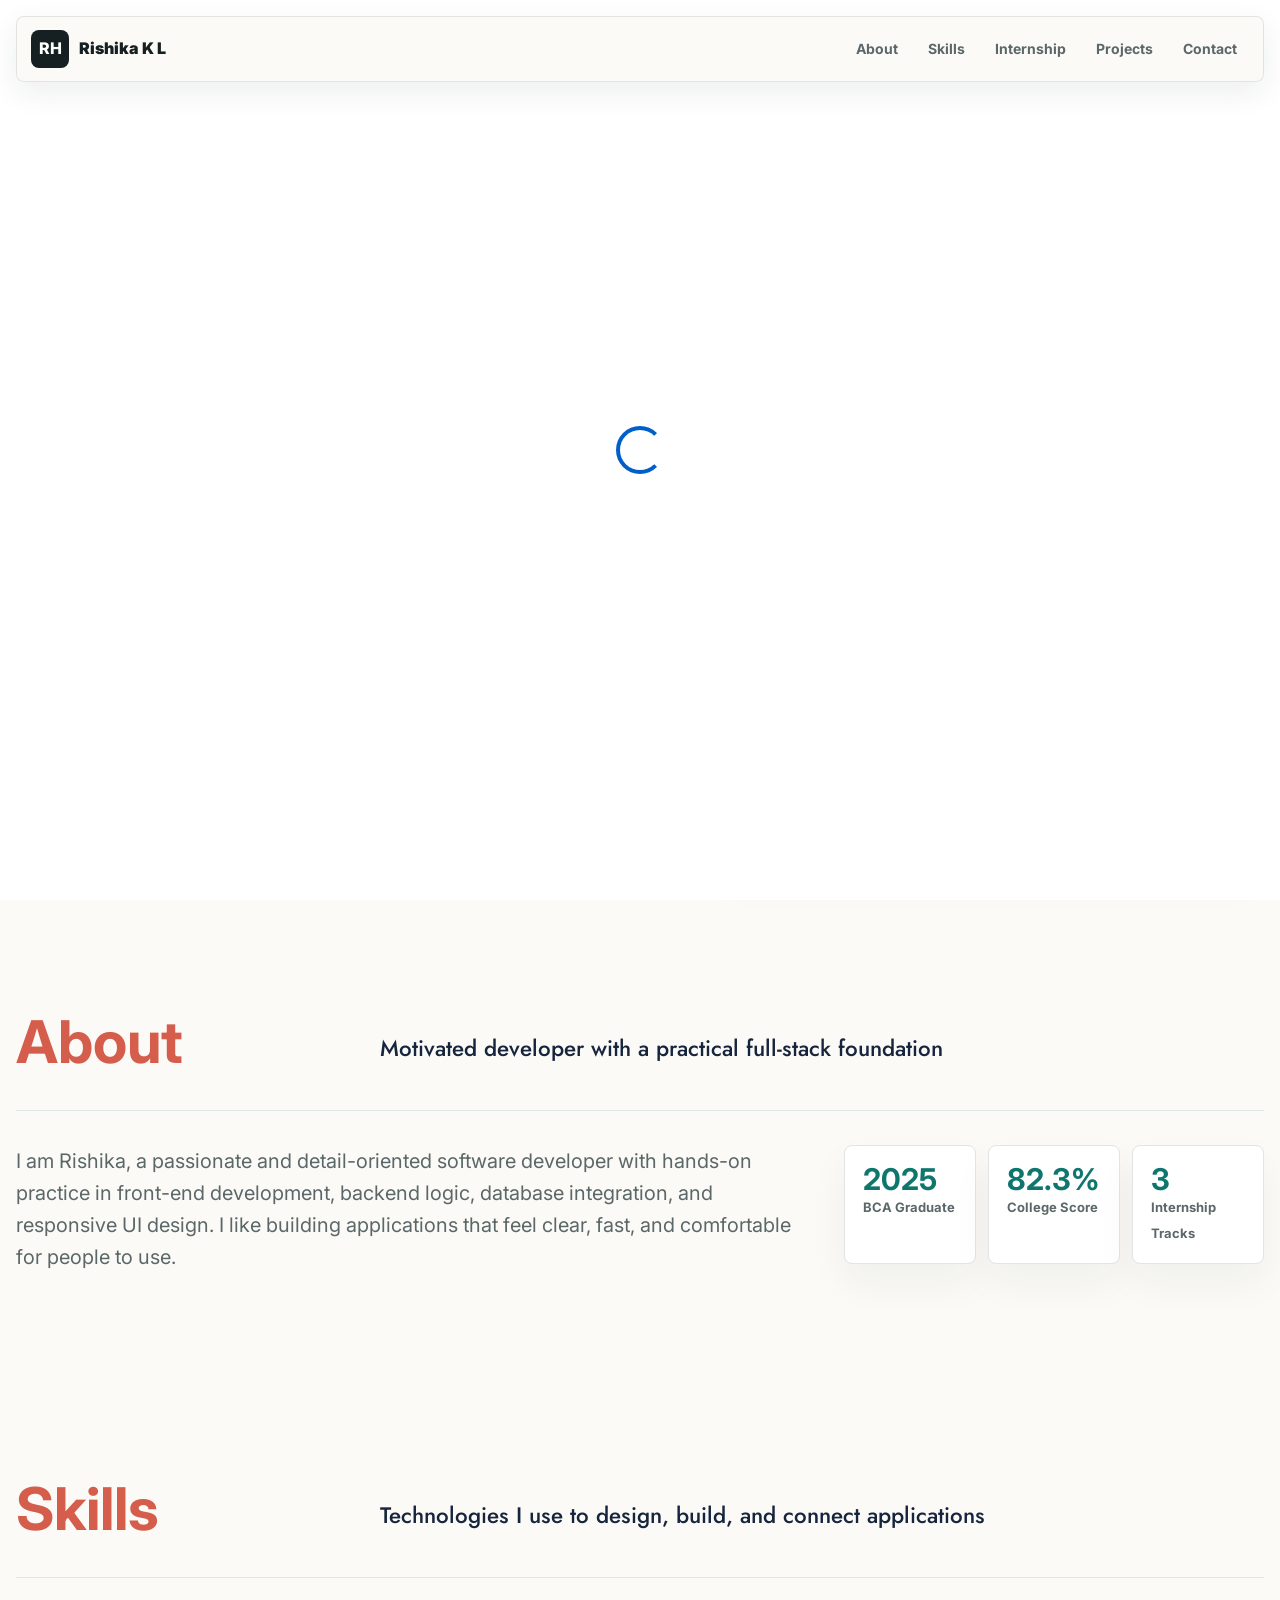
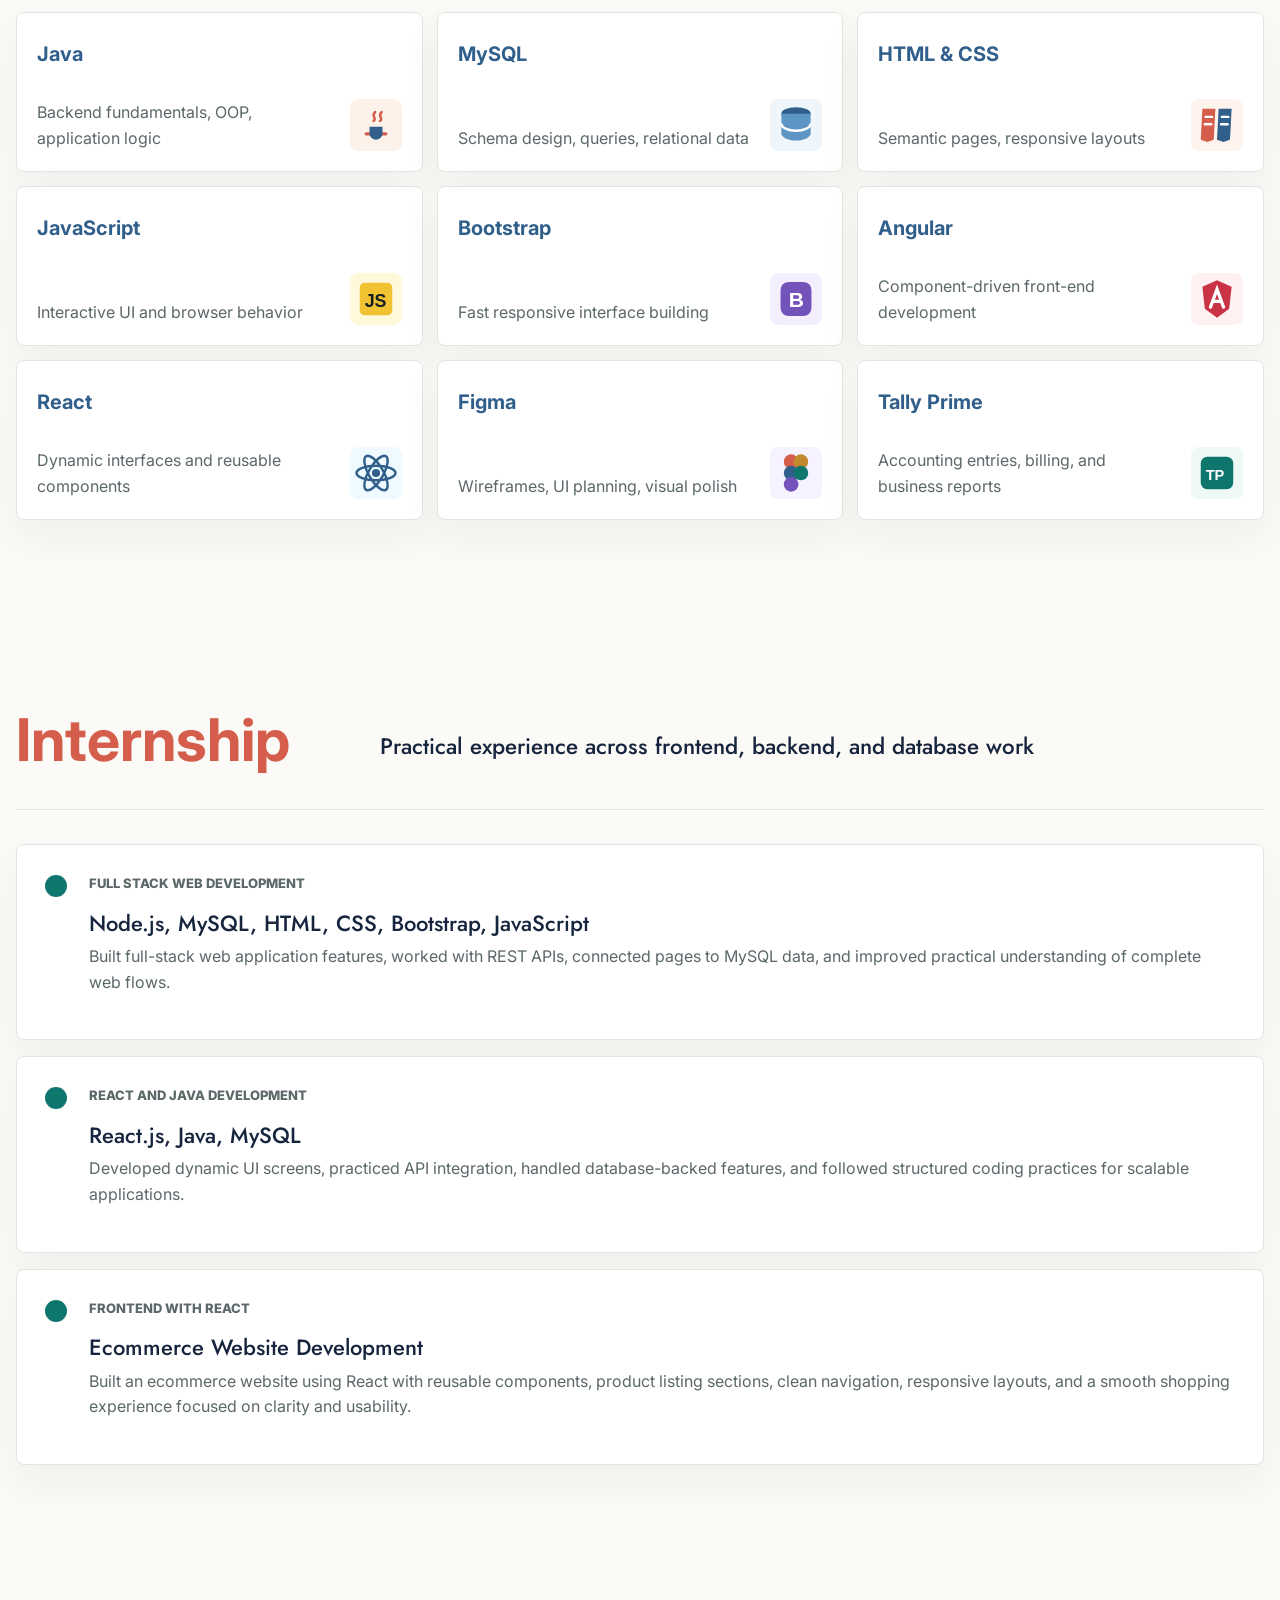
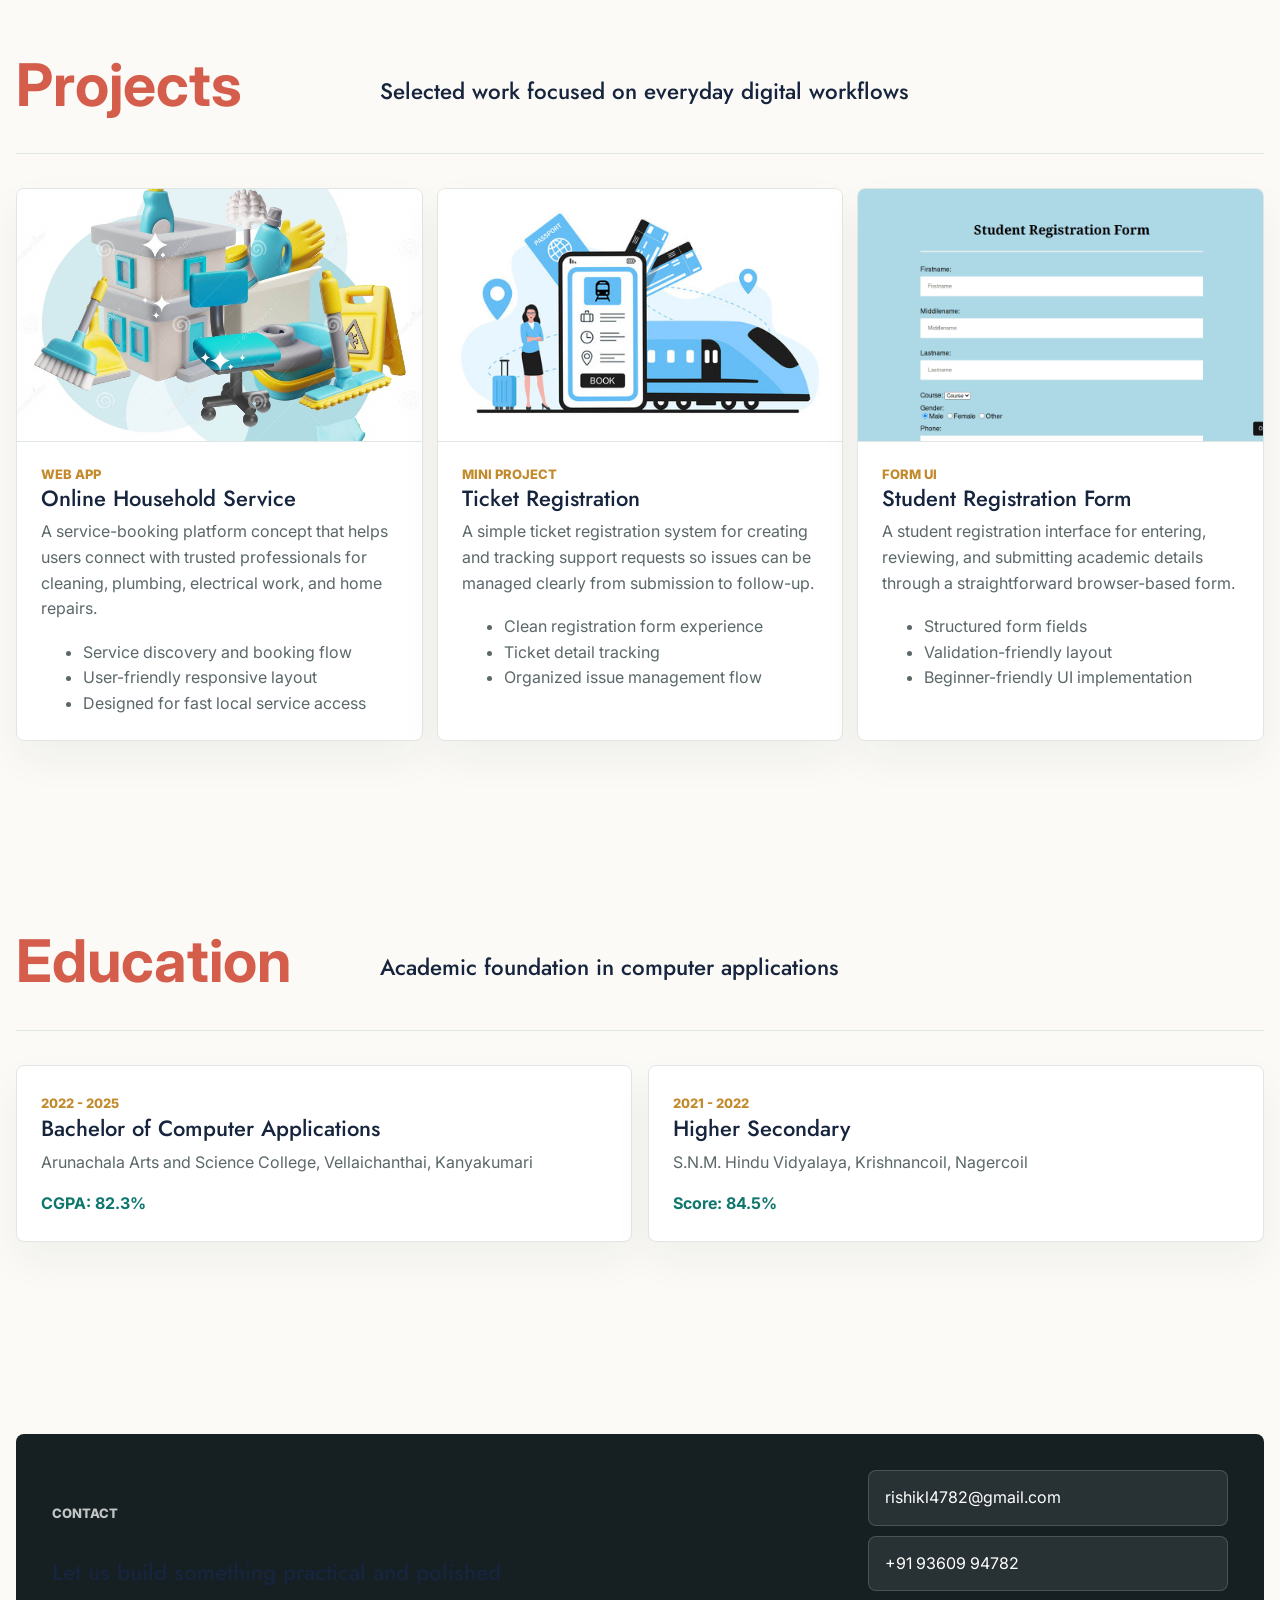
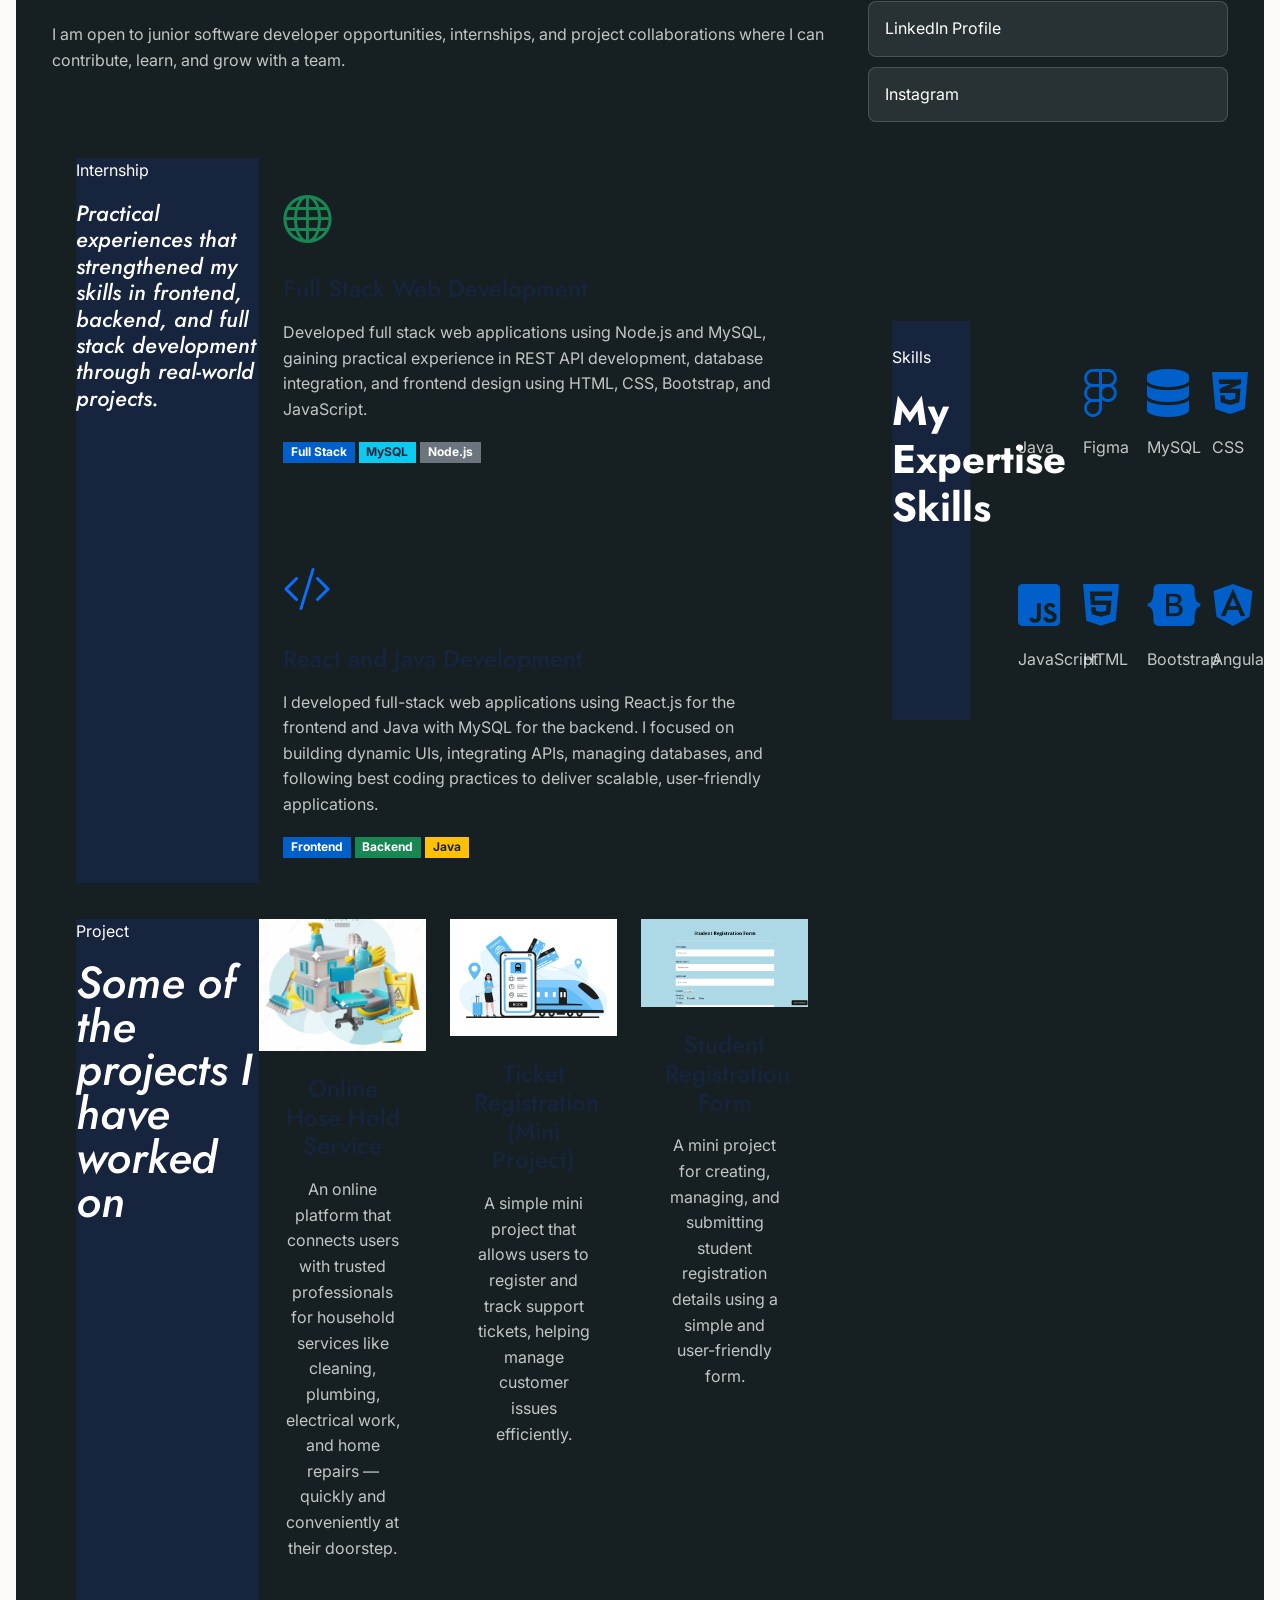
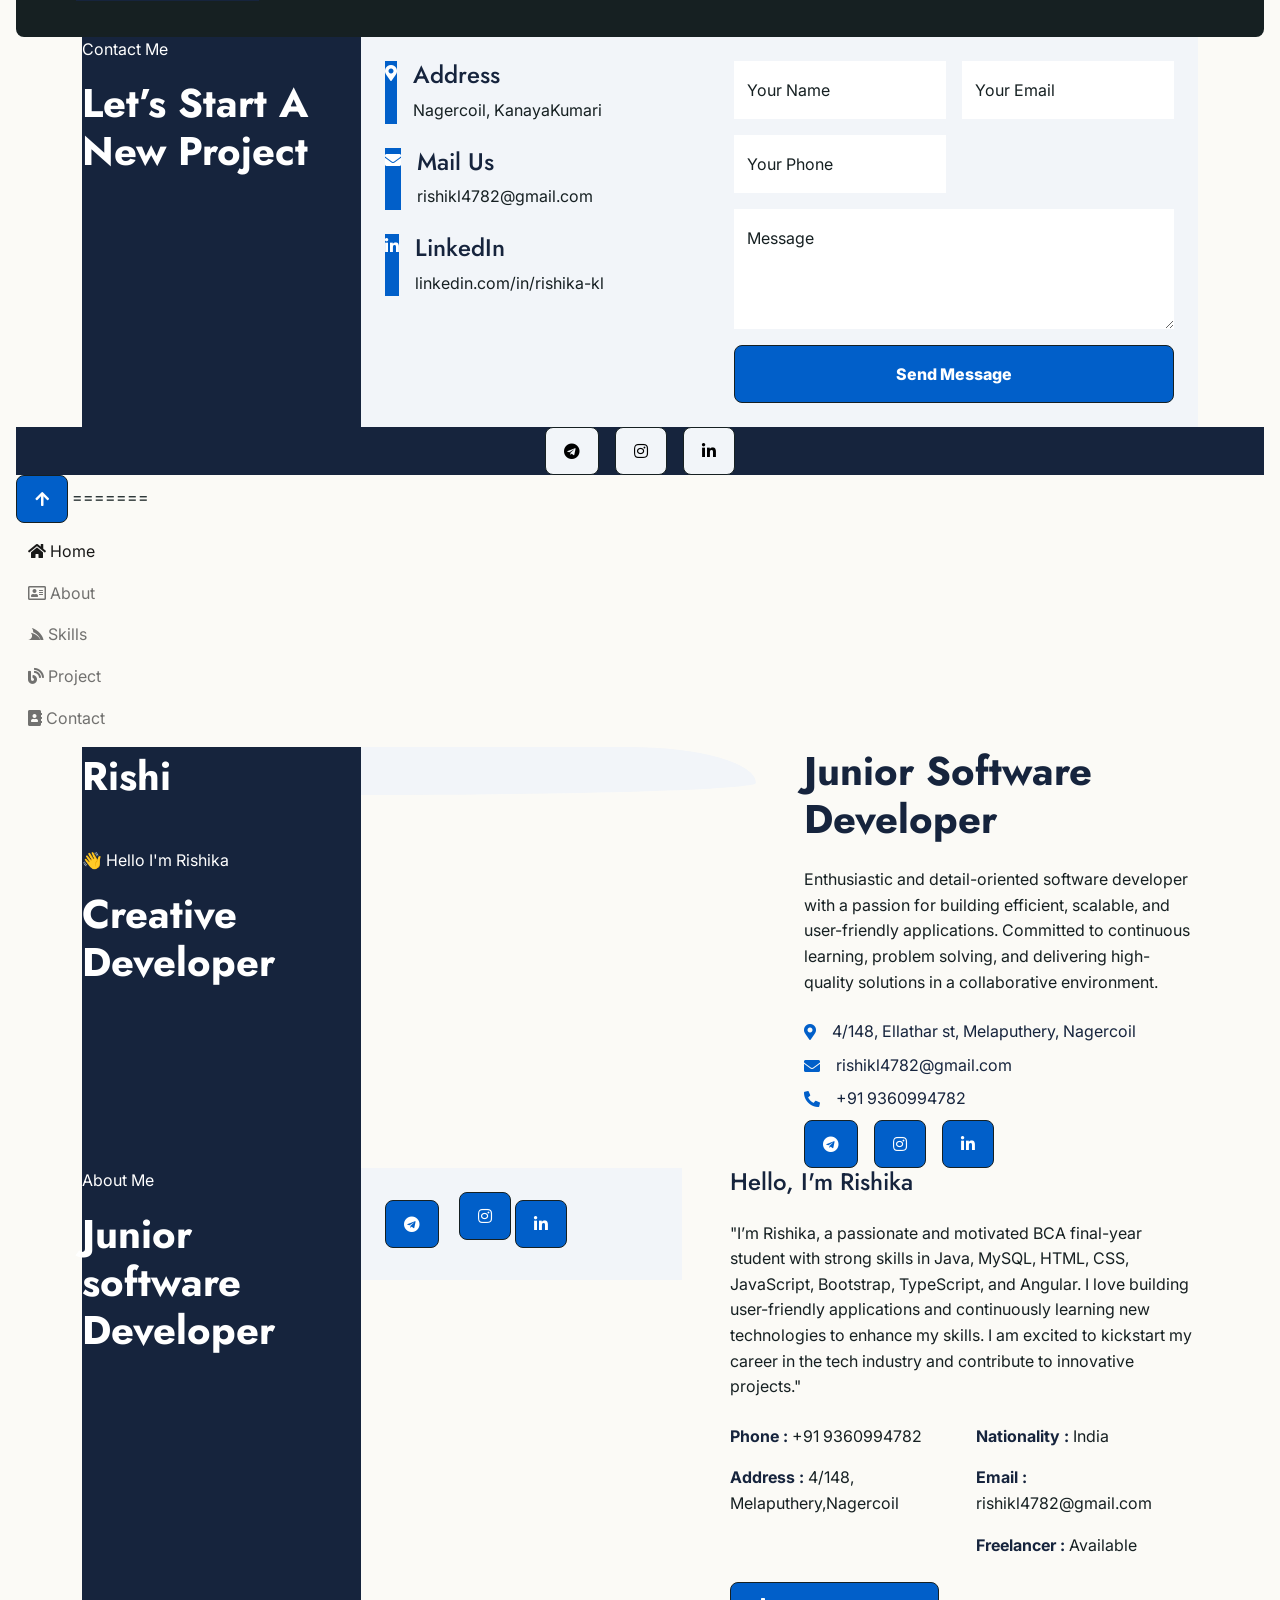
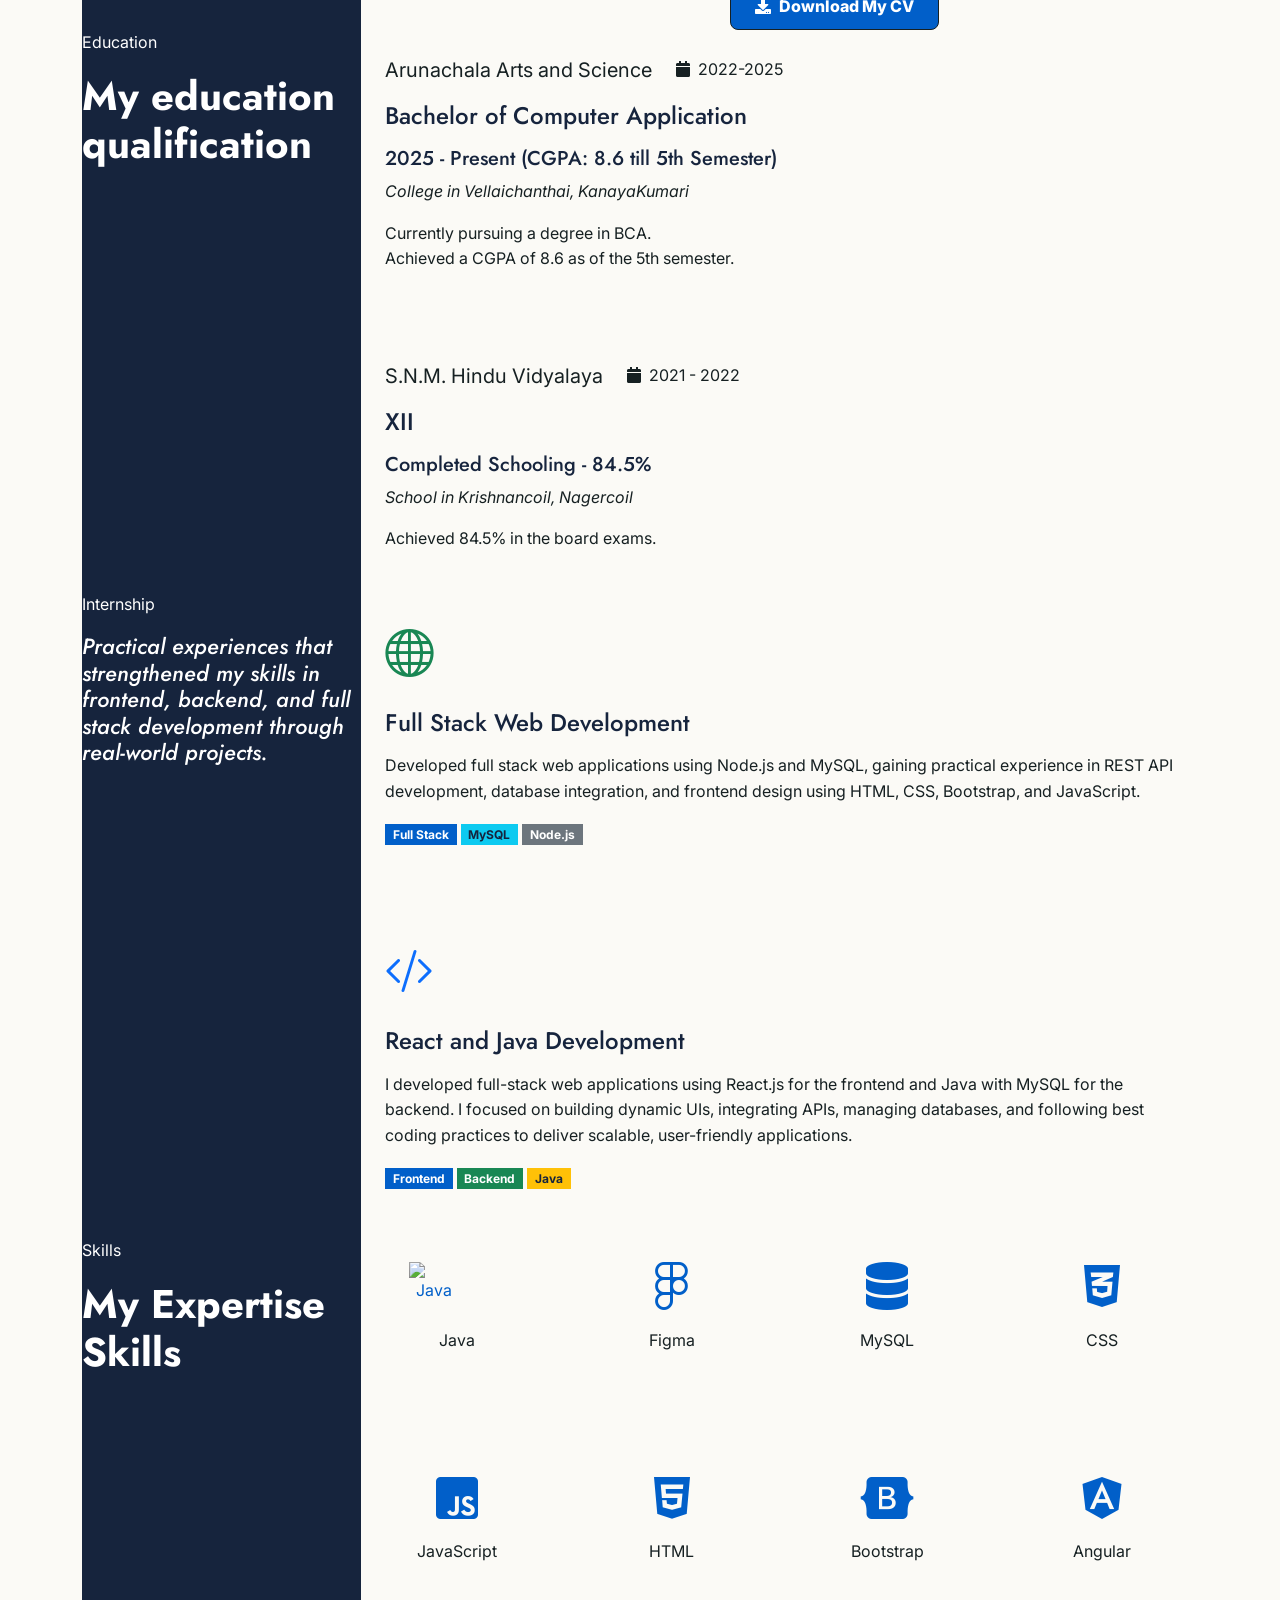
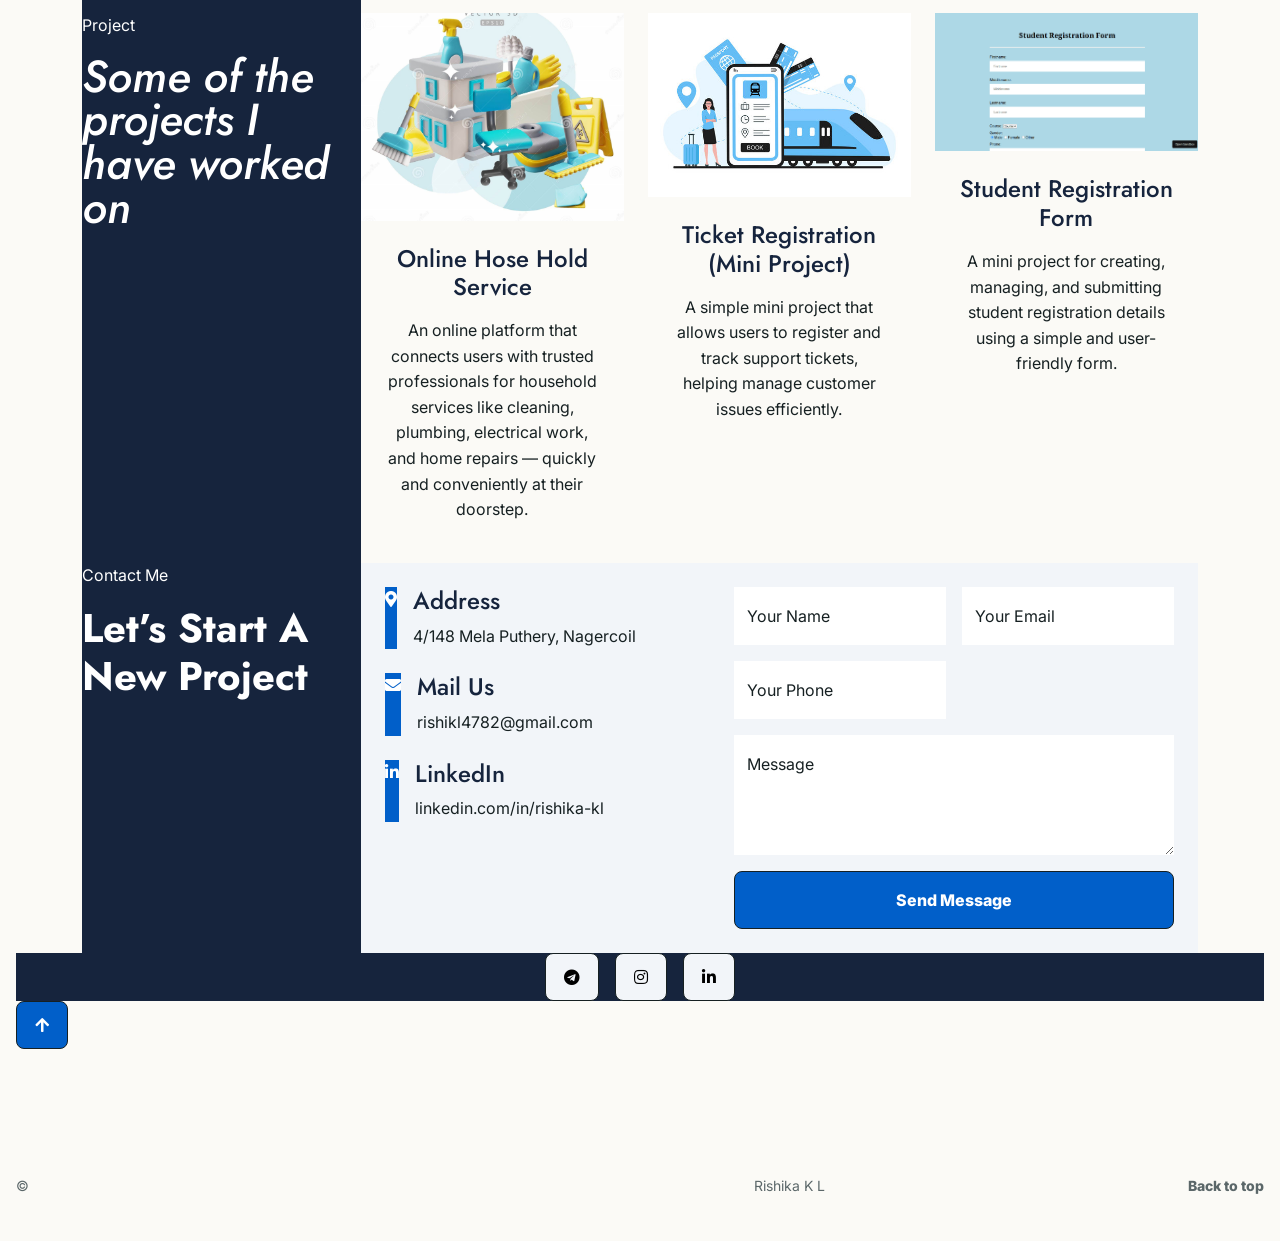
==== commit 71d4ceee: "initial commit" ====
--- a/index.html
+++ b/index.html
@@ -13,7 +13,7 @@
 <body>
   <header class="site-header">
     <a class="brand" href="#home" aria-label="Rishika K L home">
-      <span>RK</span>
+      <span>RH</span>
       <strong>Rishika K L</strong>
     </a>
     <button class="nav-toggle" type="button" aria-label="Open navigation" aria-expanded="false">
@@ -223,7 +223,6 @@
           <a href="https://www.linkedin.com/in/rishika-kl-" target="_blank" rel="noreferrer">LinkedIn Profile</a>
           <a href="https://www.instagram.com/ri_shi_ka._.19" target="_blank" rel="noreferrer">Instagram</a>
         </div>
-<<<<<<< HEAD
         <!-- Education End -->
 
         <!-- Experience Start -->
@@ -1205,7 +1204,7 @@
   </main>
 
   <footer class="site-footer">
-    <p>&copy; <span id="year"></span> Rishika K L</p>
+      © <span id="year"></span> Rishika K L
     <a href="#home">Back to top</a>
   </footer>
 
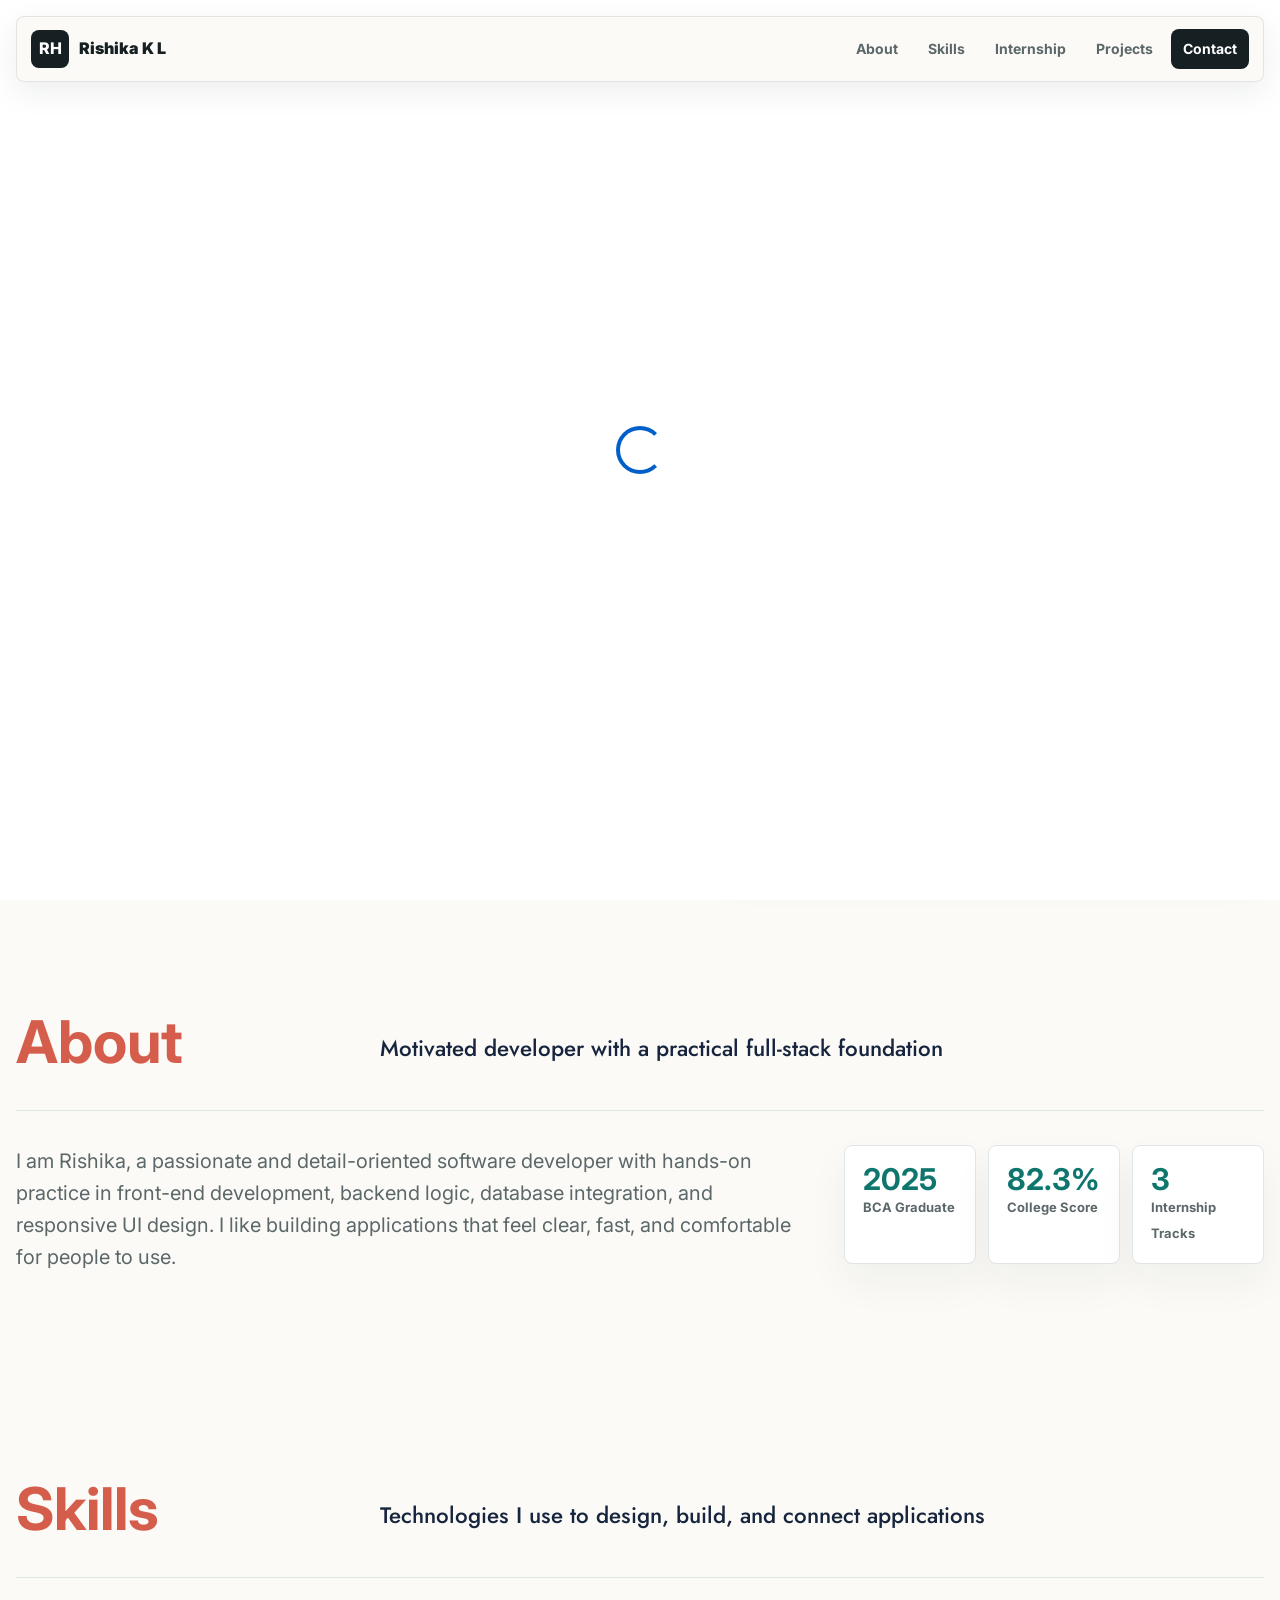
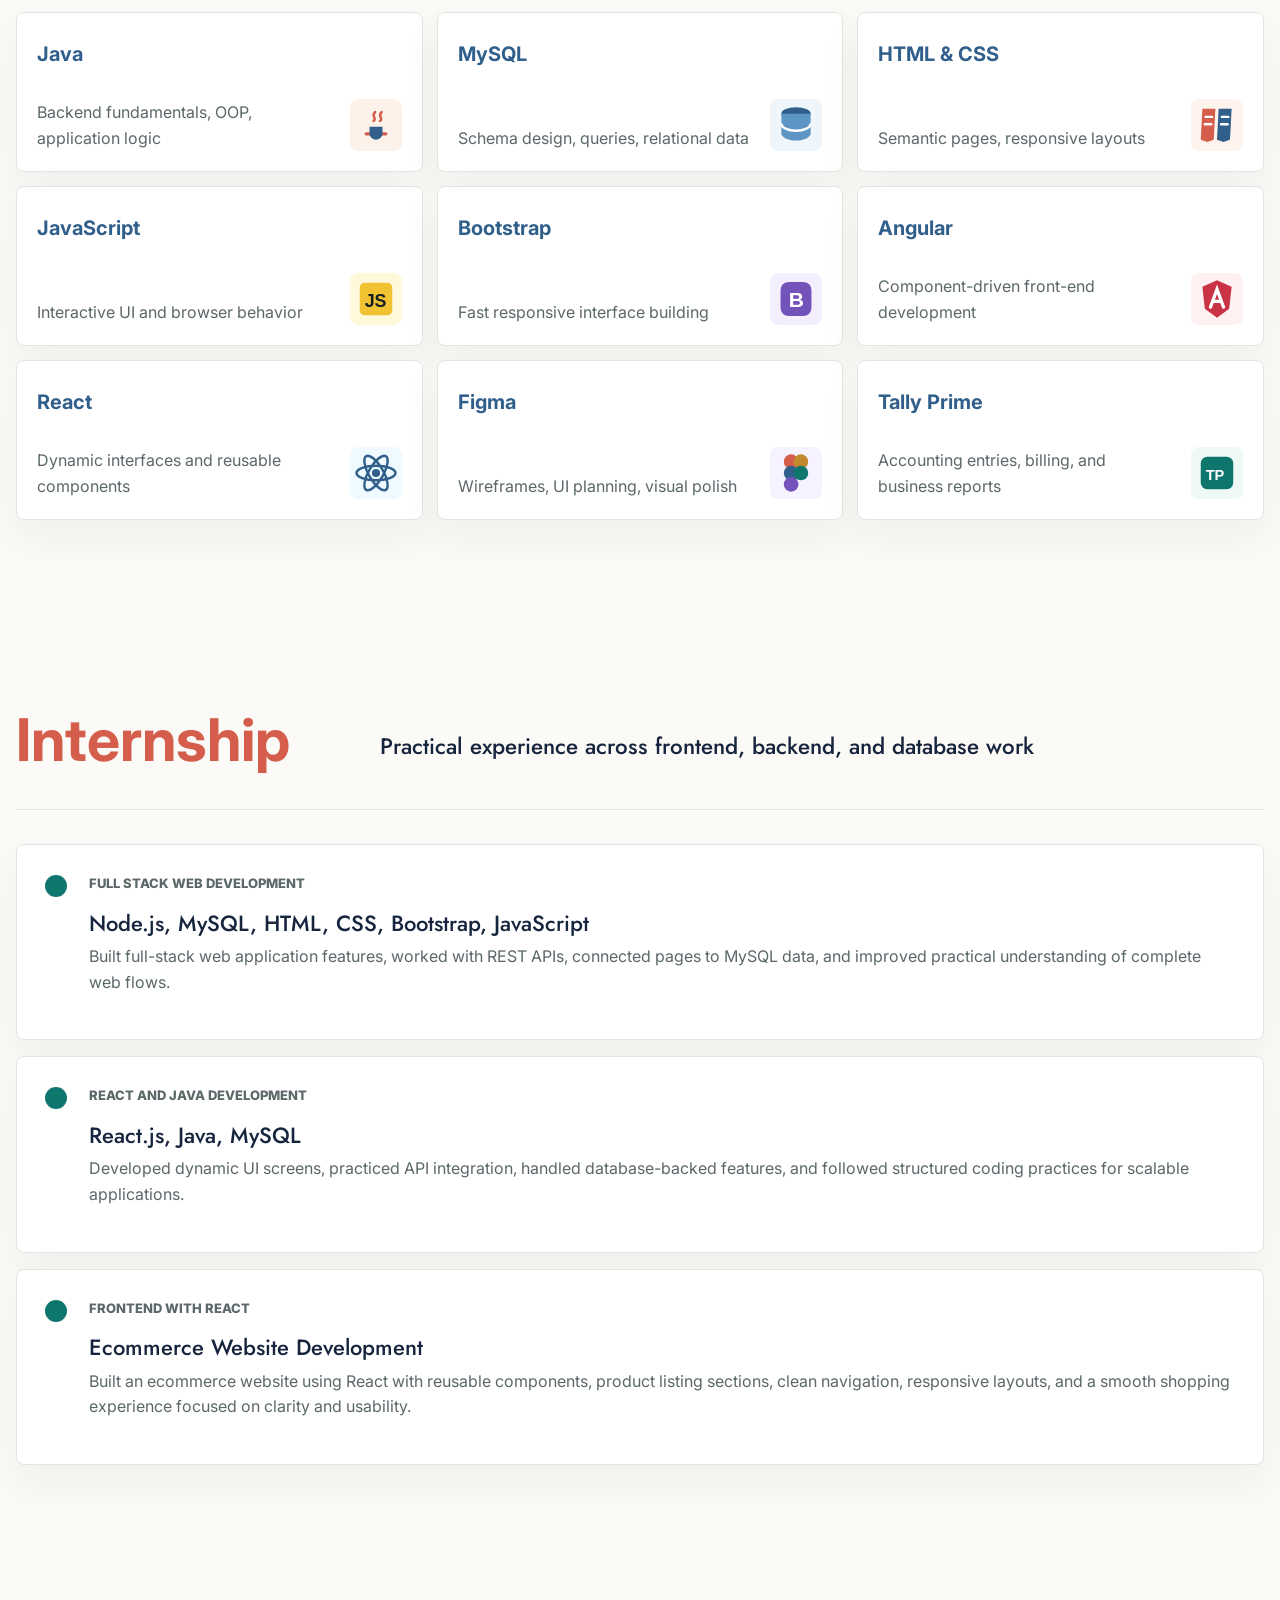
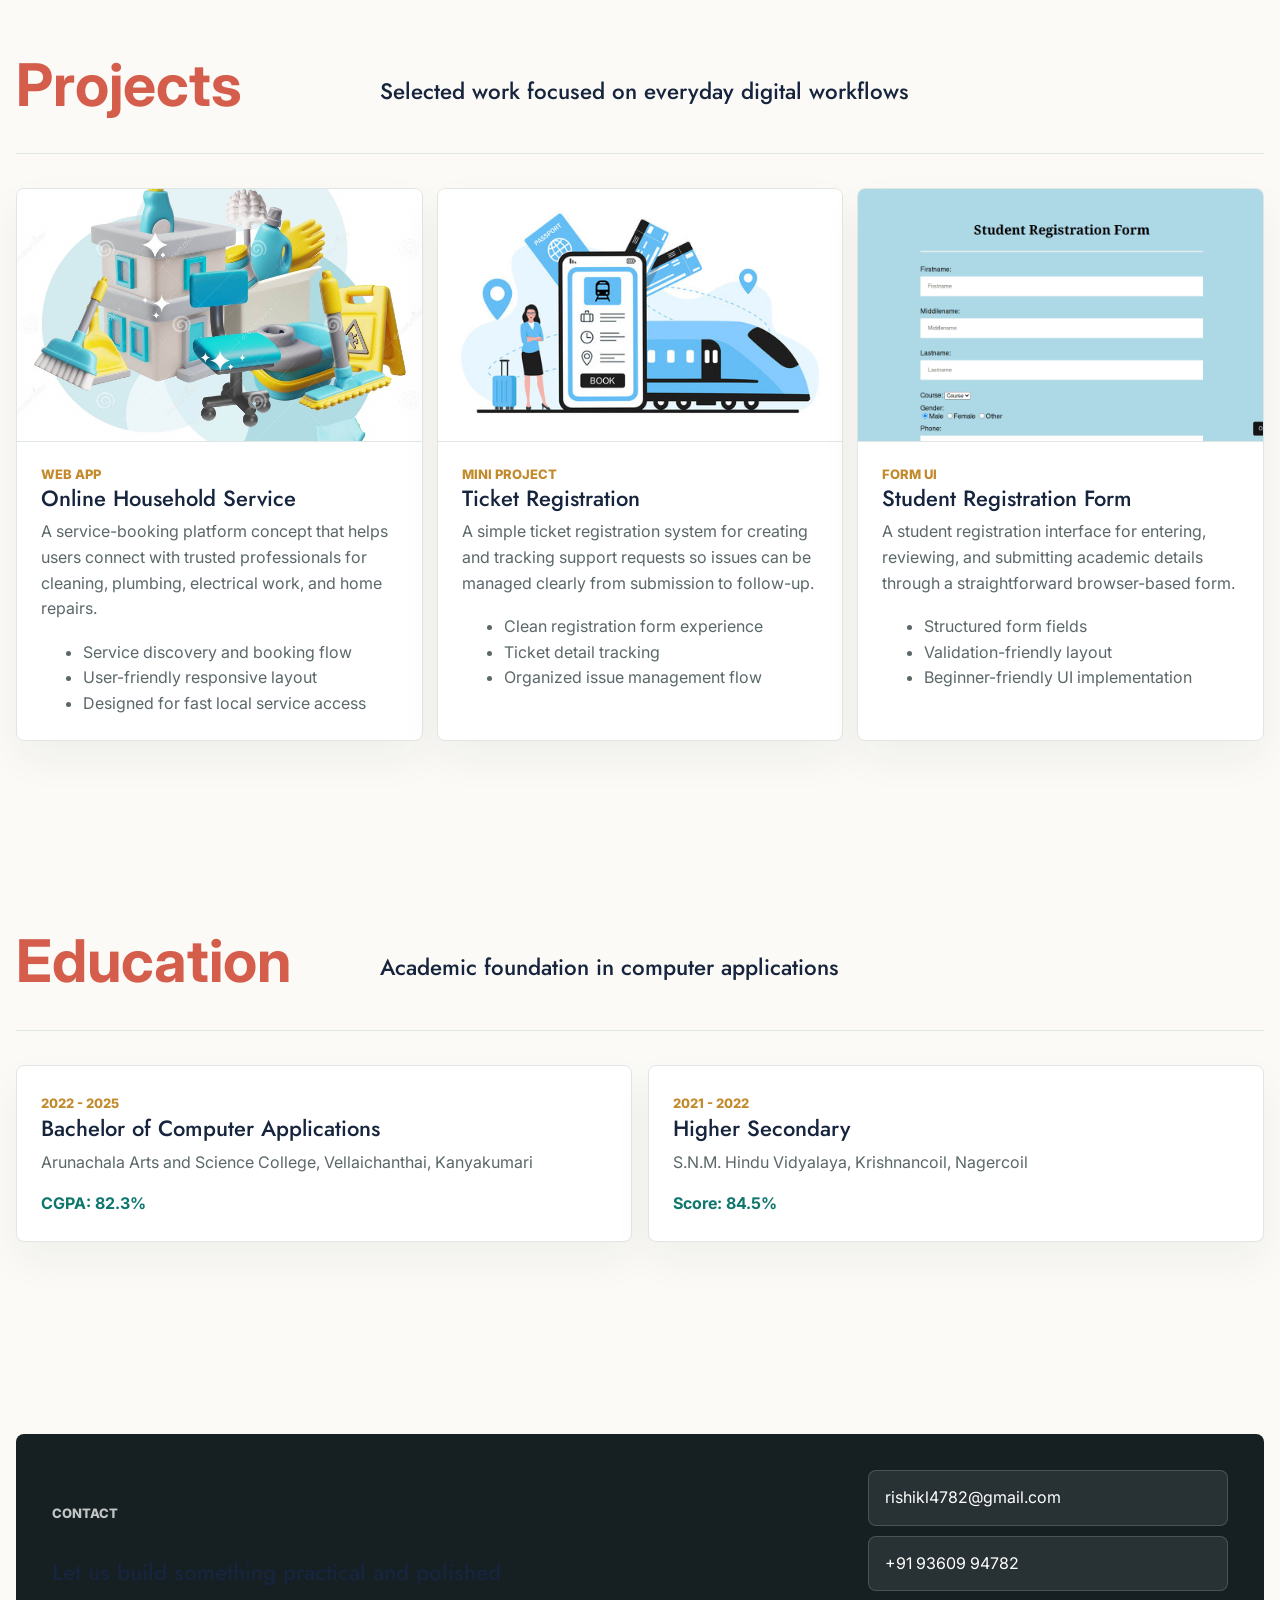
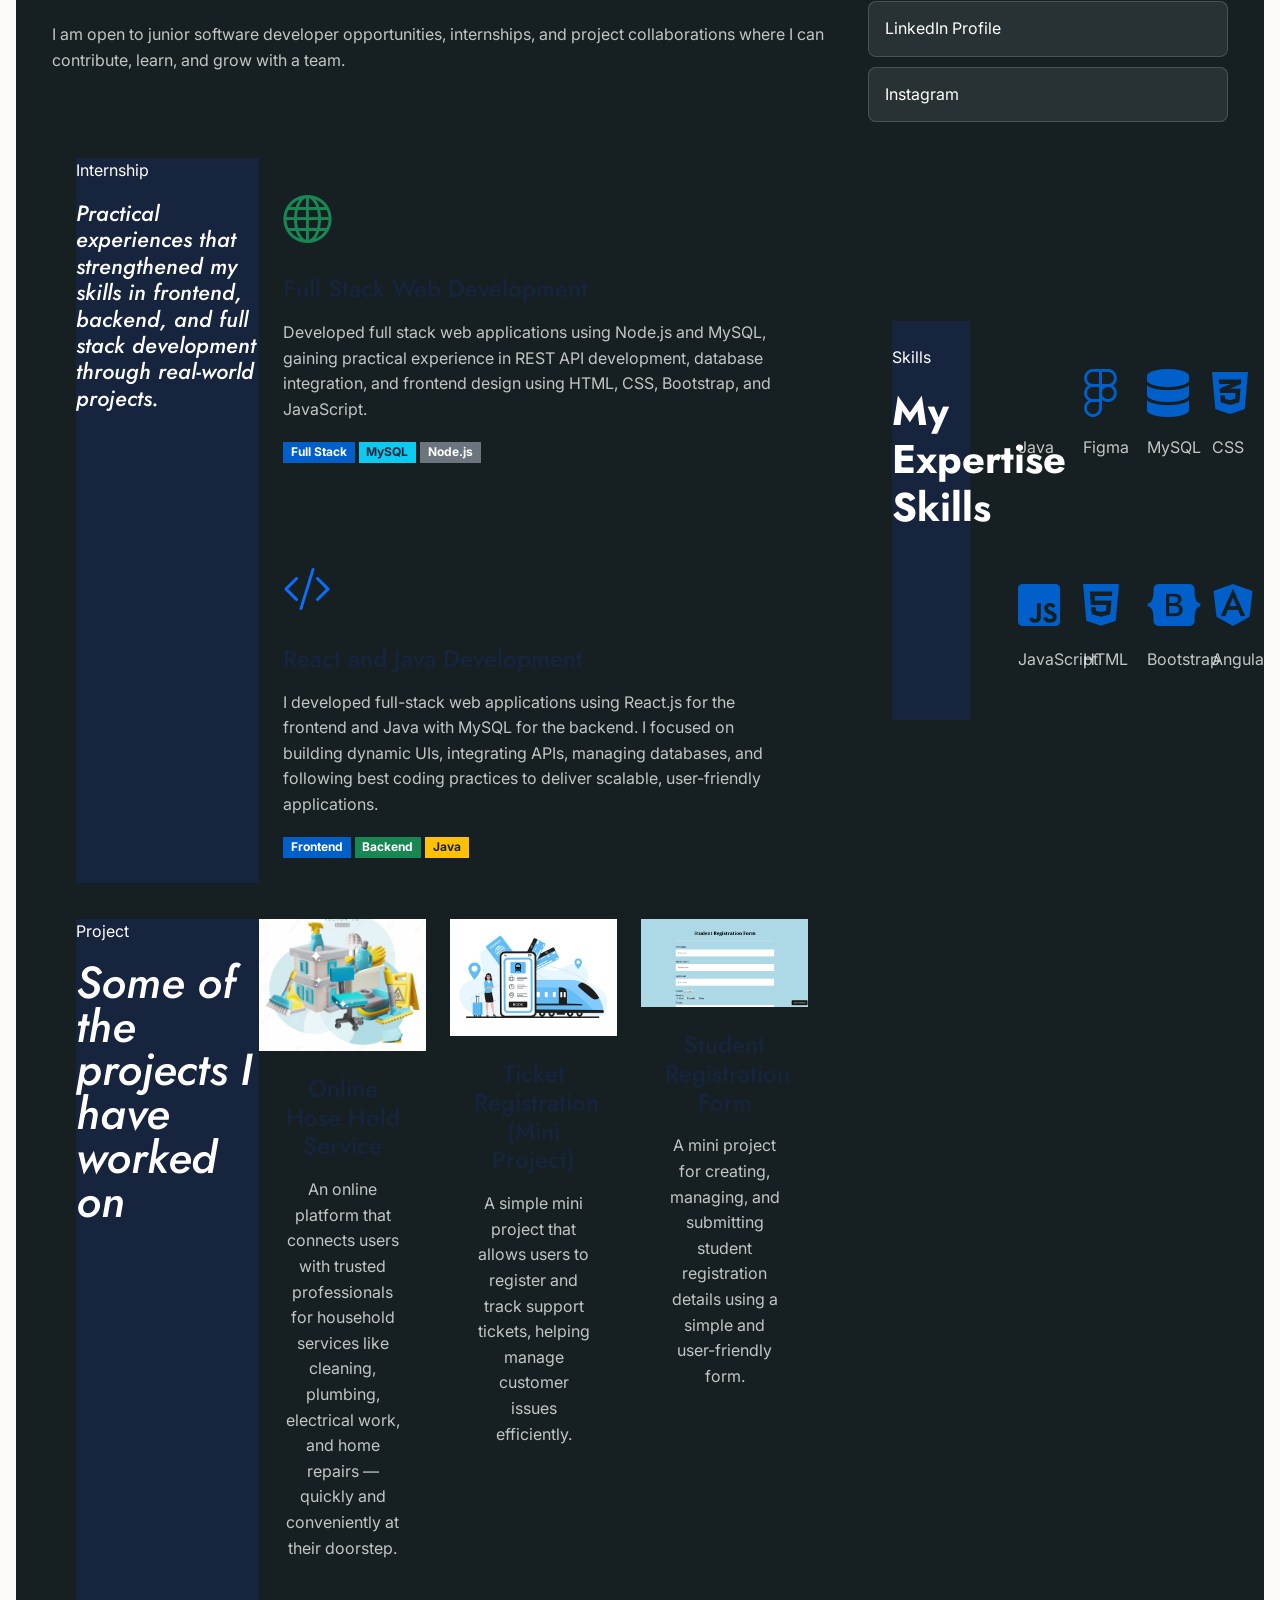
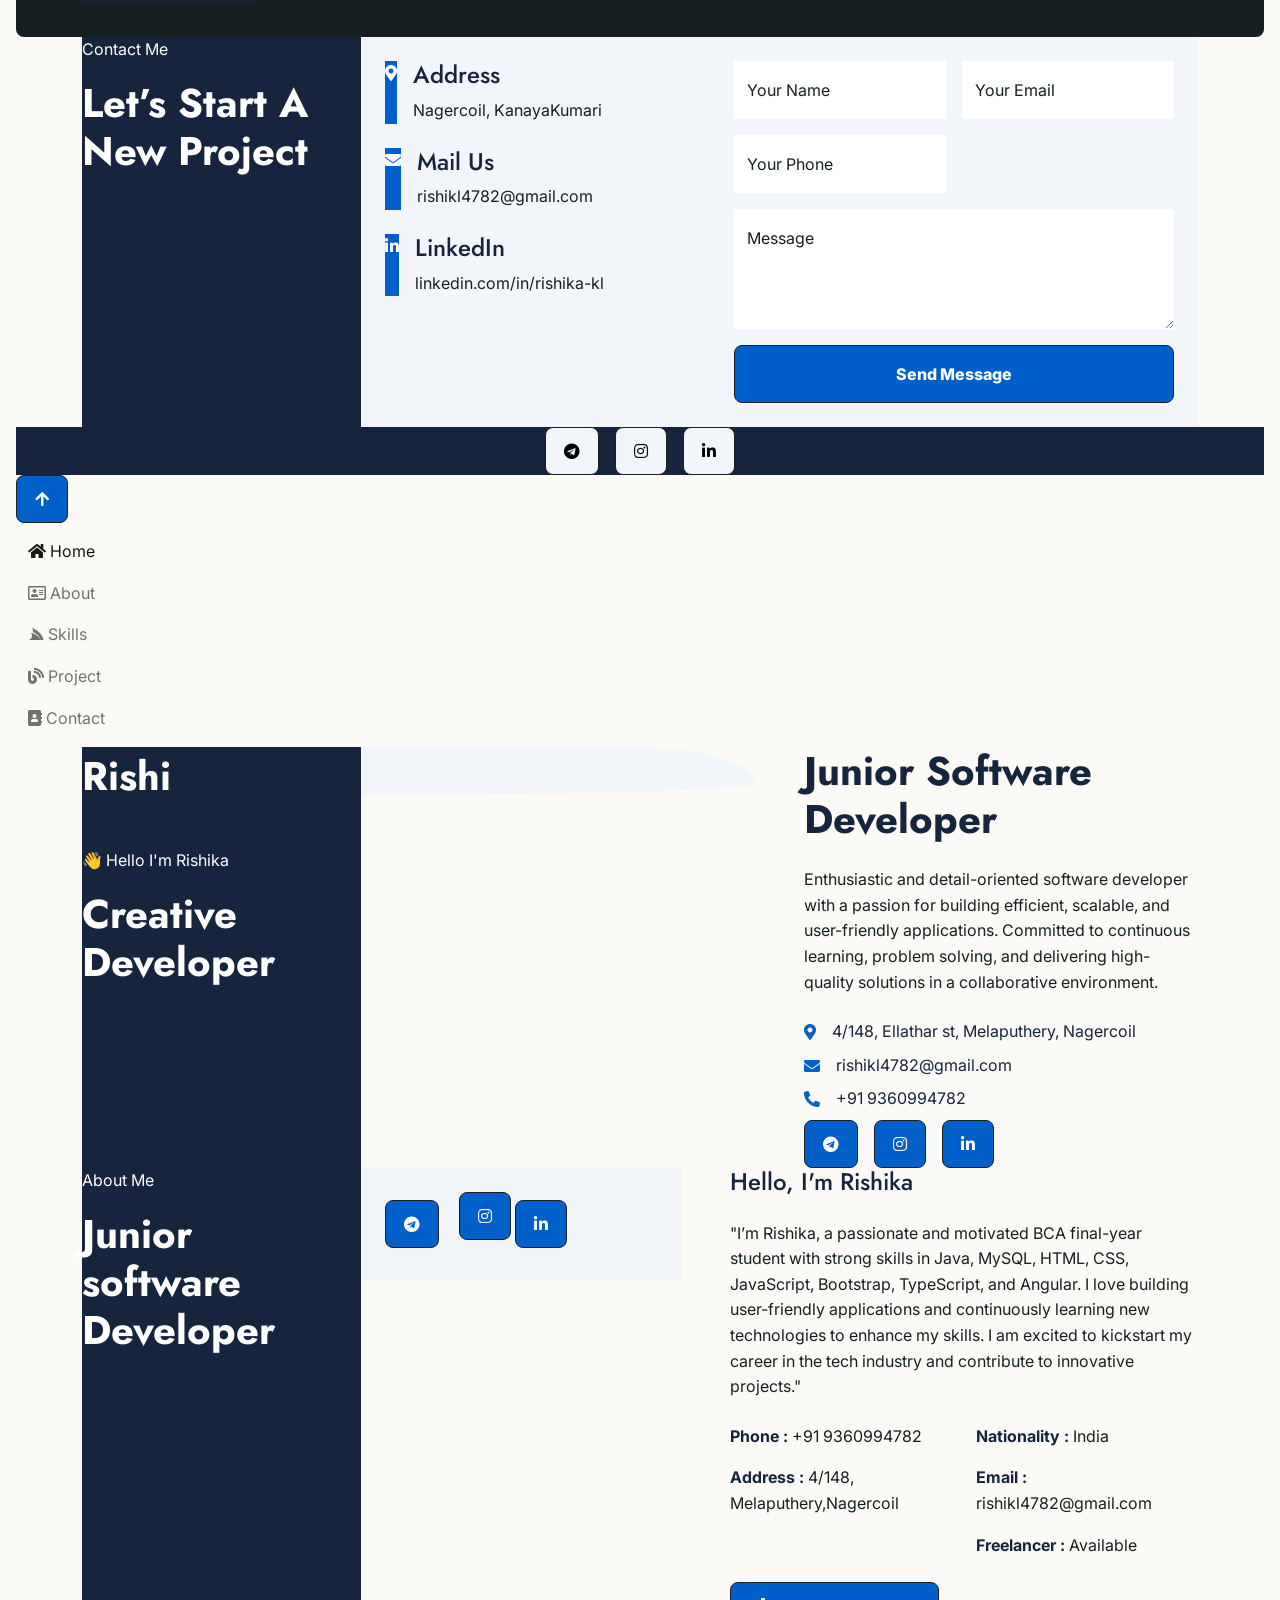
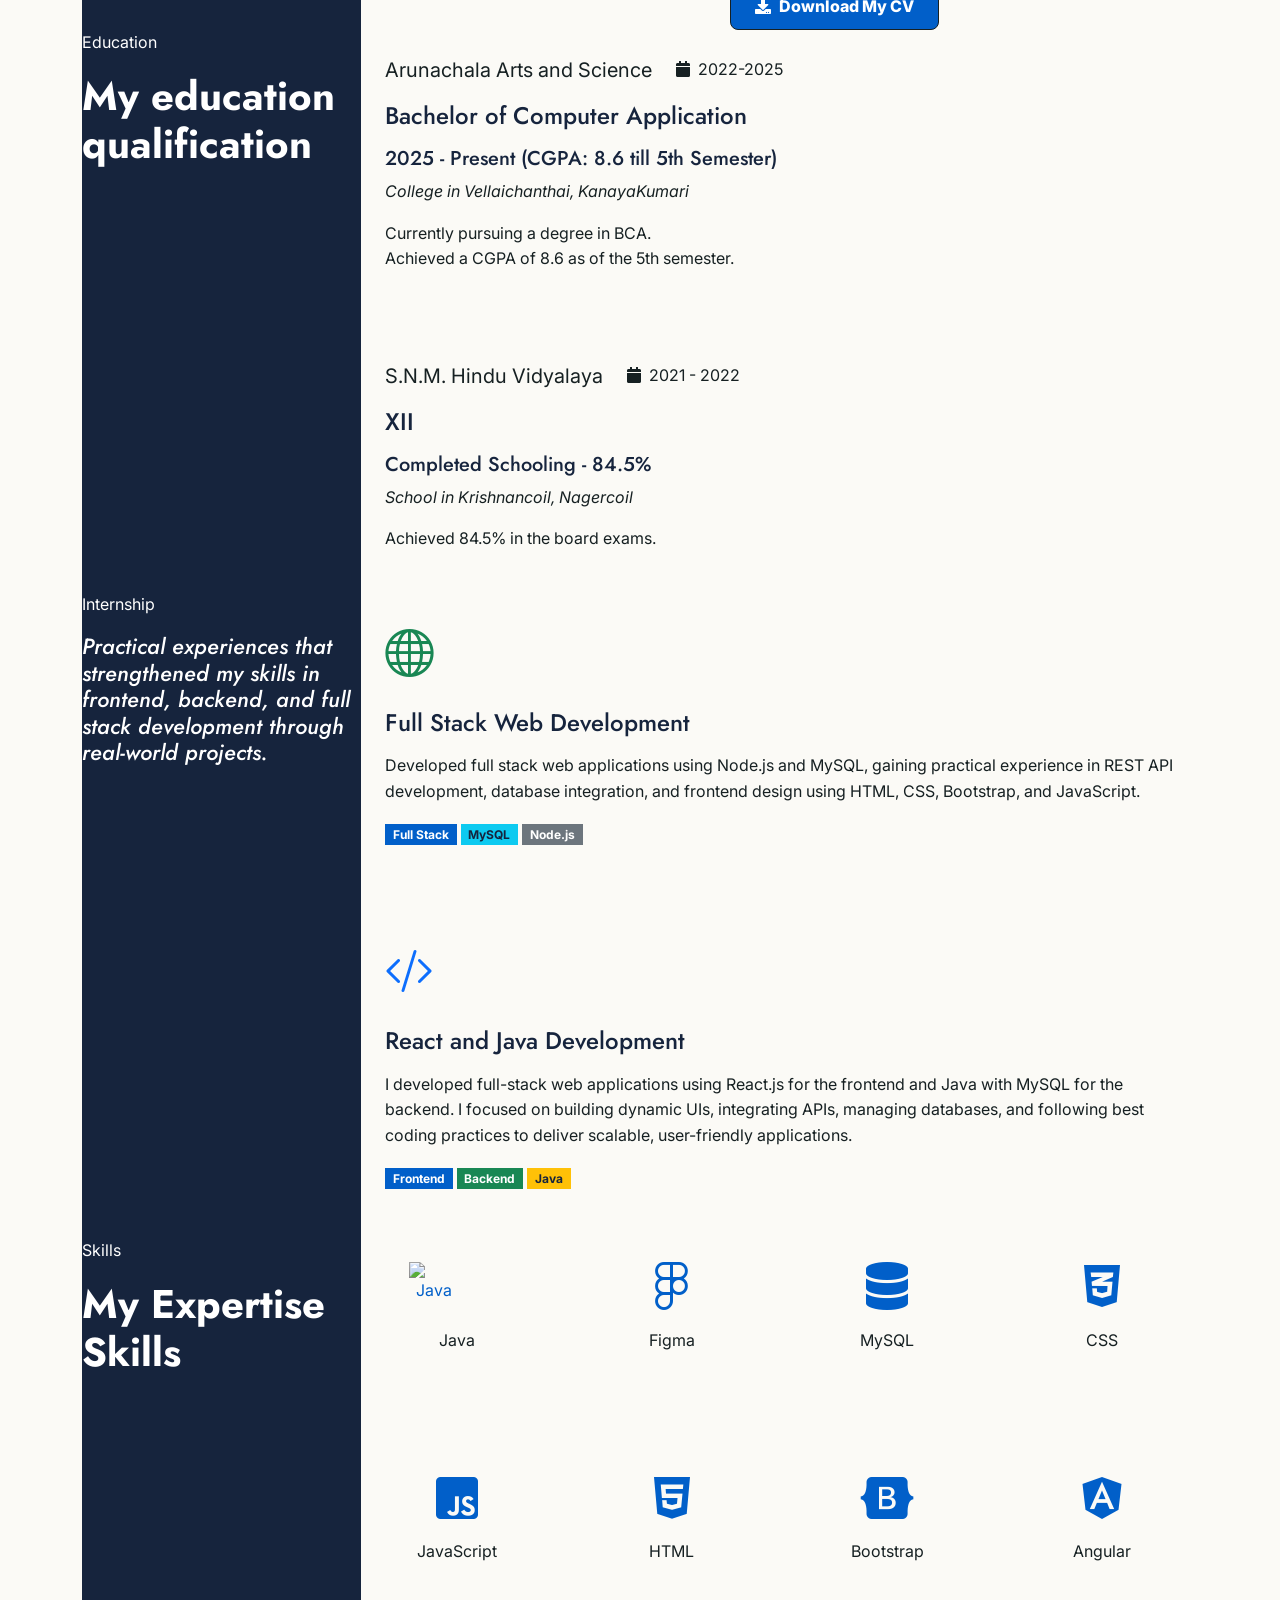
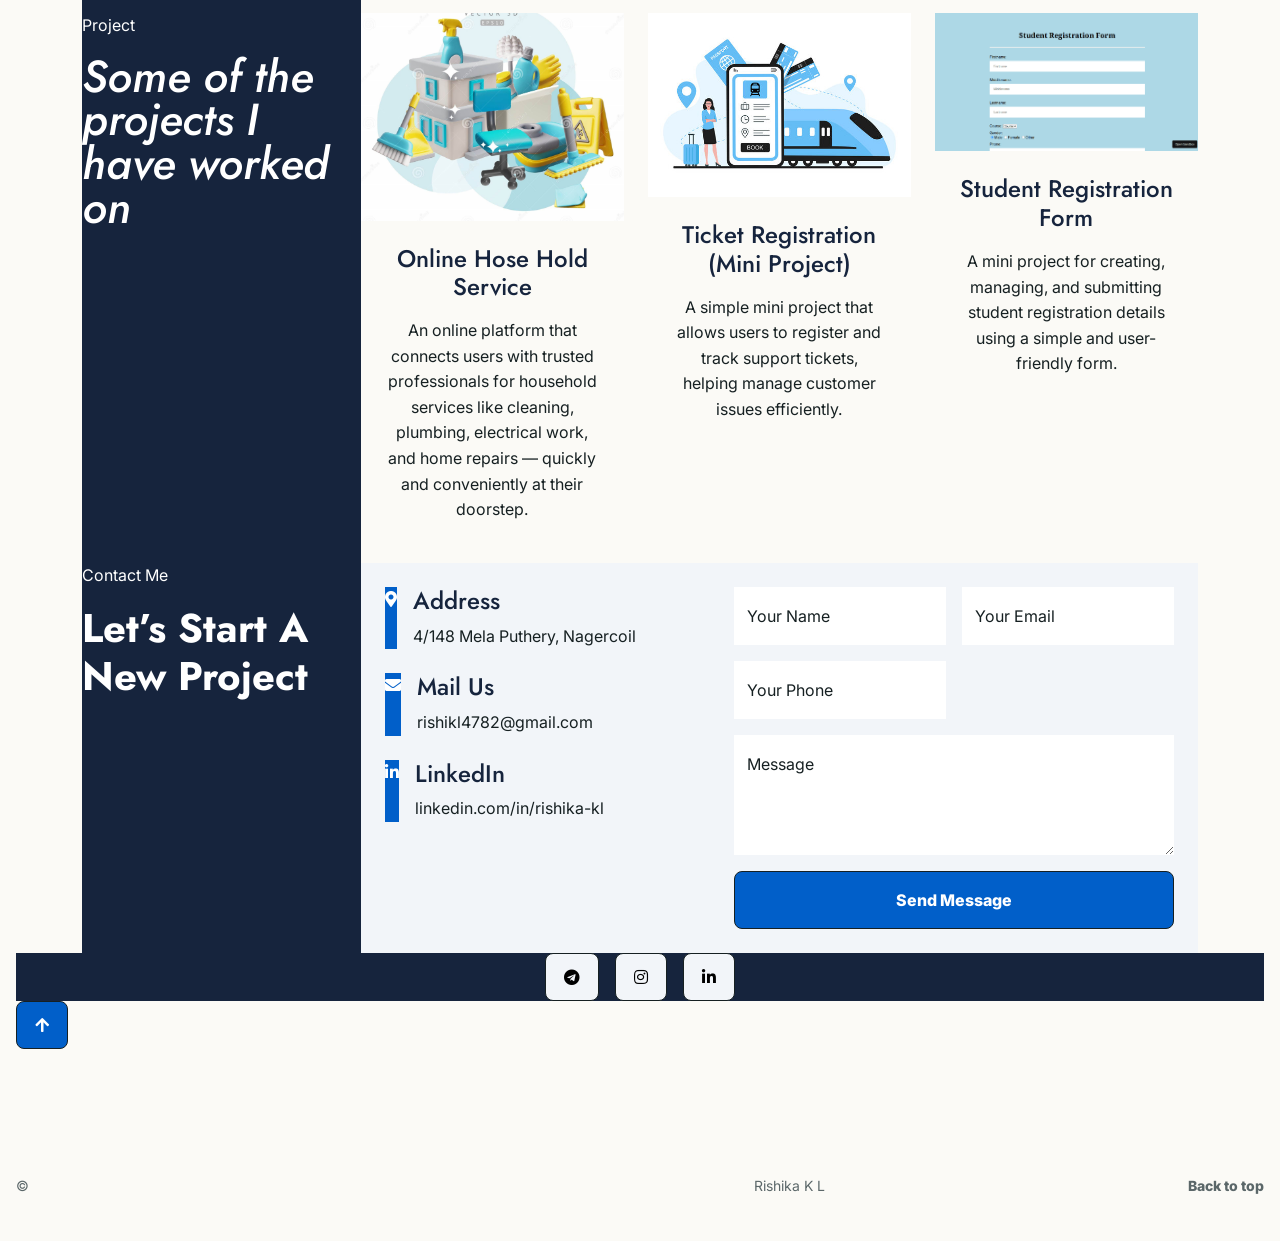
==== commit 66c6cd0b: "initial commit" ====
--- a/index.html
+++ b/index.html
@@ -598,10 +598,9 @@
         
 
         <!-- Template Javascript -->
-        <script src="js/main.js"></script>
+       
     </body>
 
-=======
 <!DOCTYPE html>
 <html lang="en">
 
@@ -1208,6 +1207,6 @@
     <a href="#home">Back to top</a>
   </footer>
 
-  <script src="js/main.js"></script>
+  
 </body>
 </html>
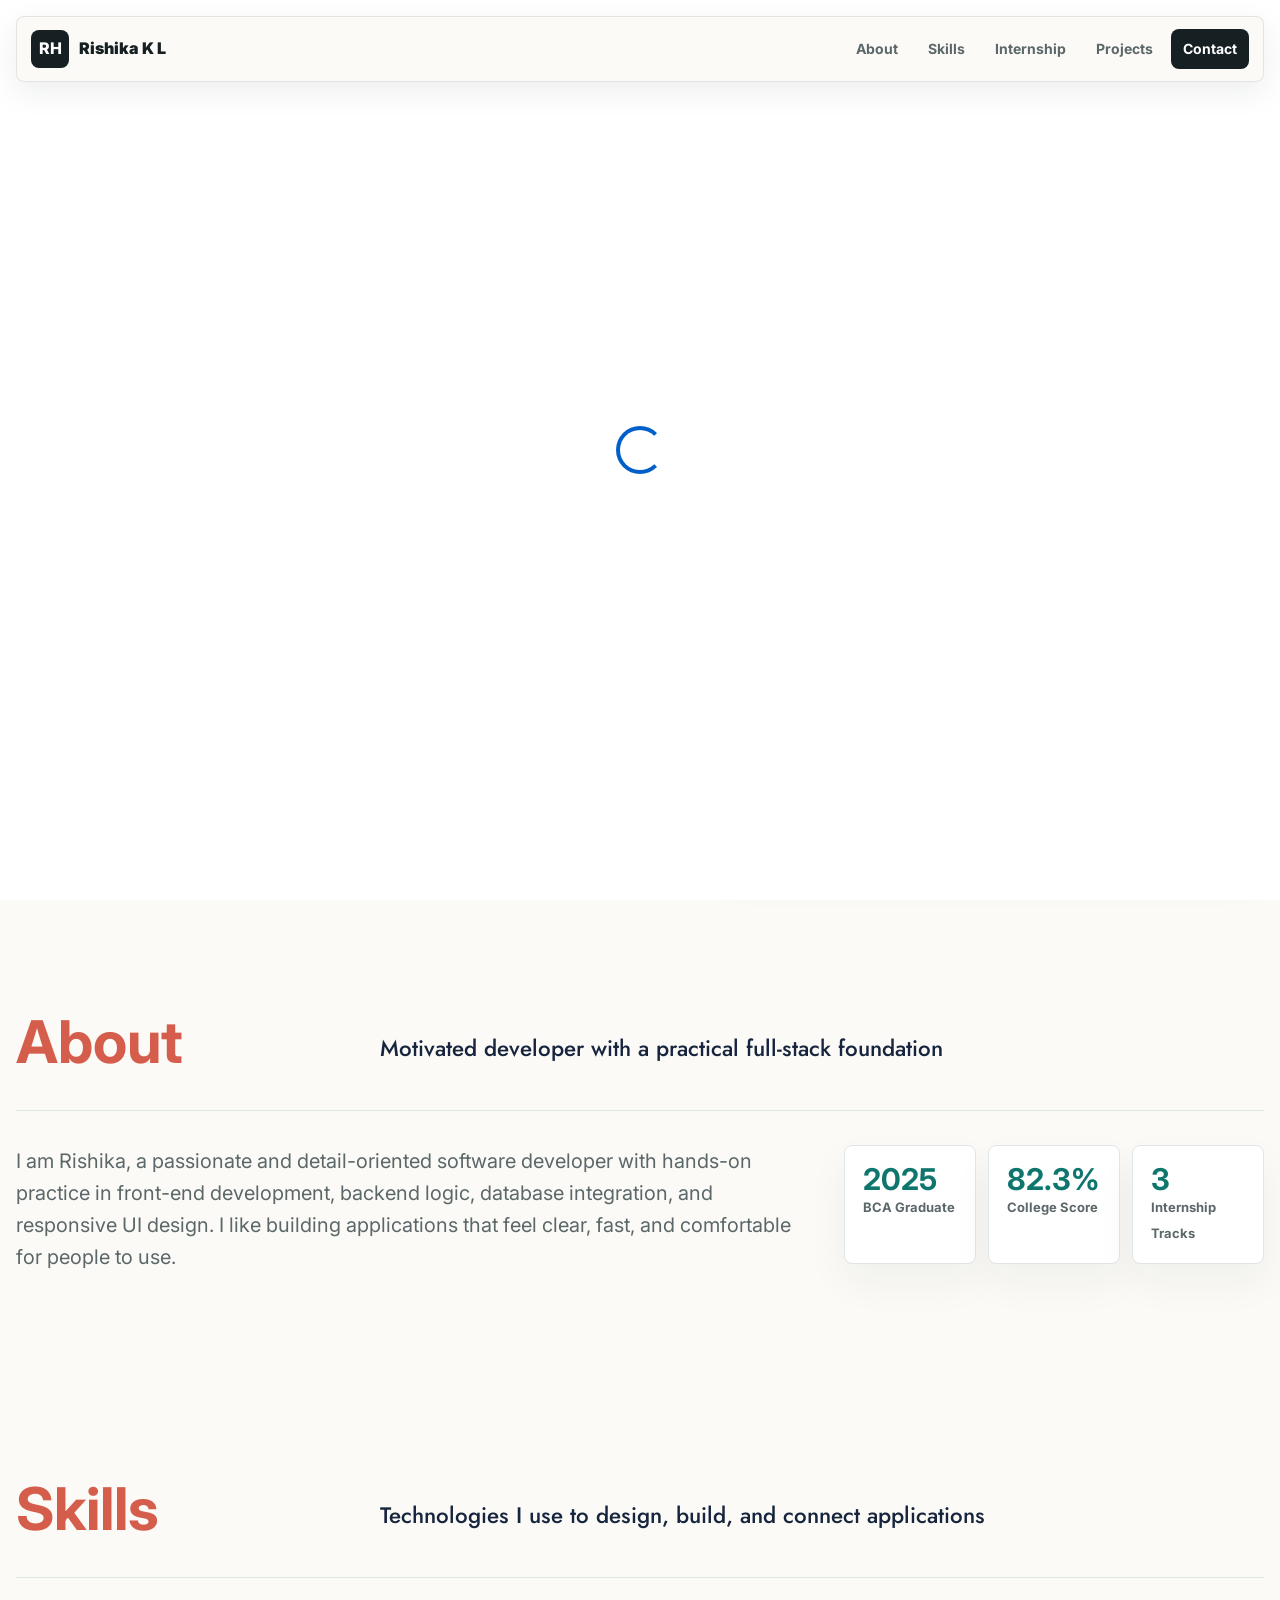
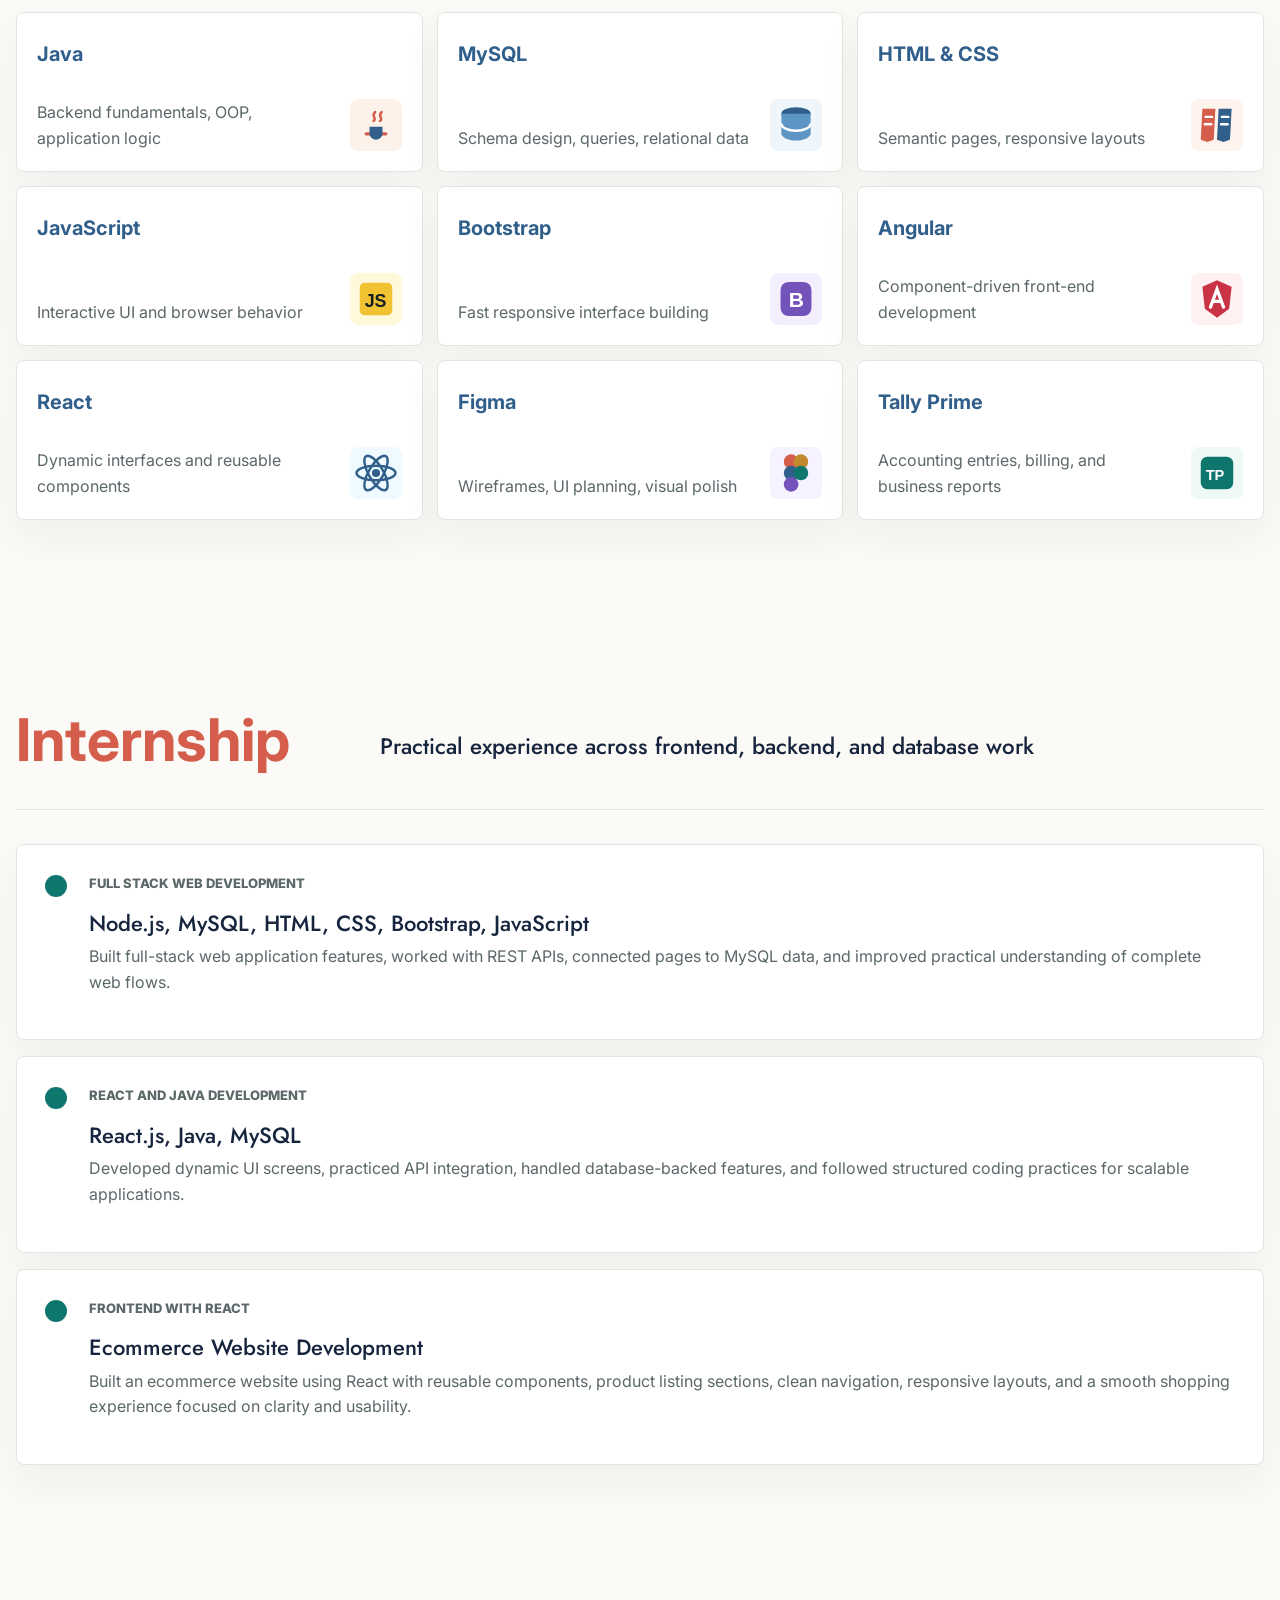
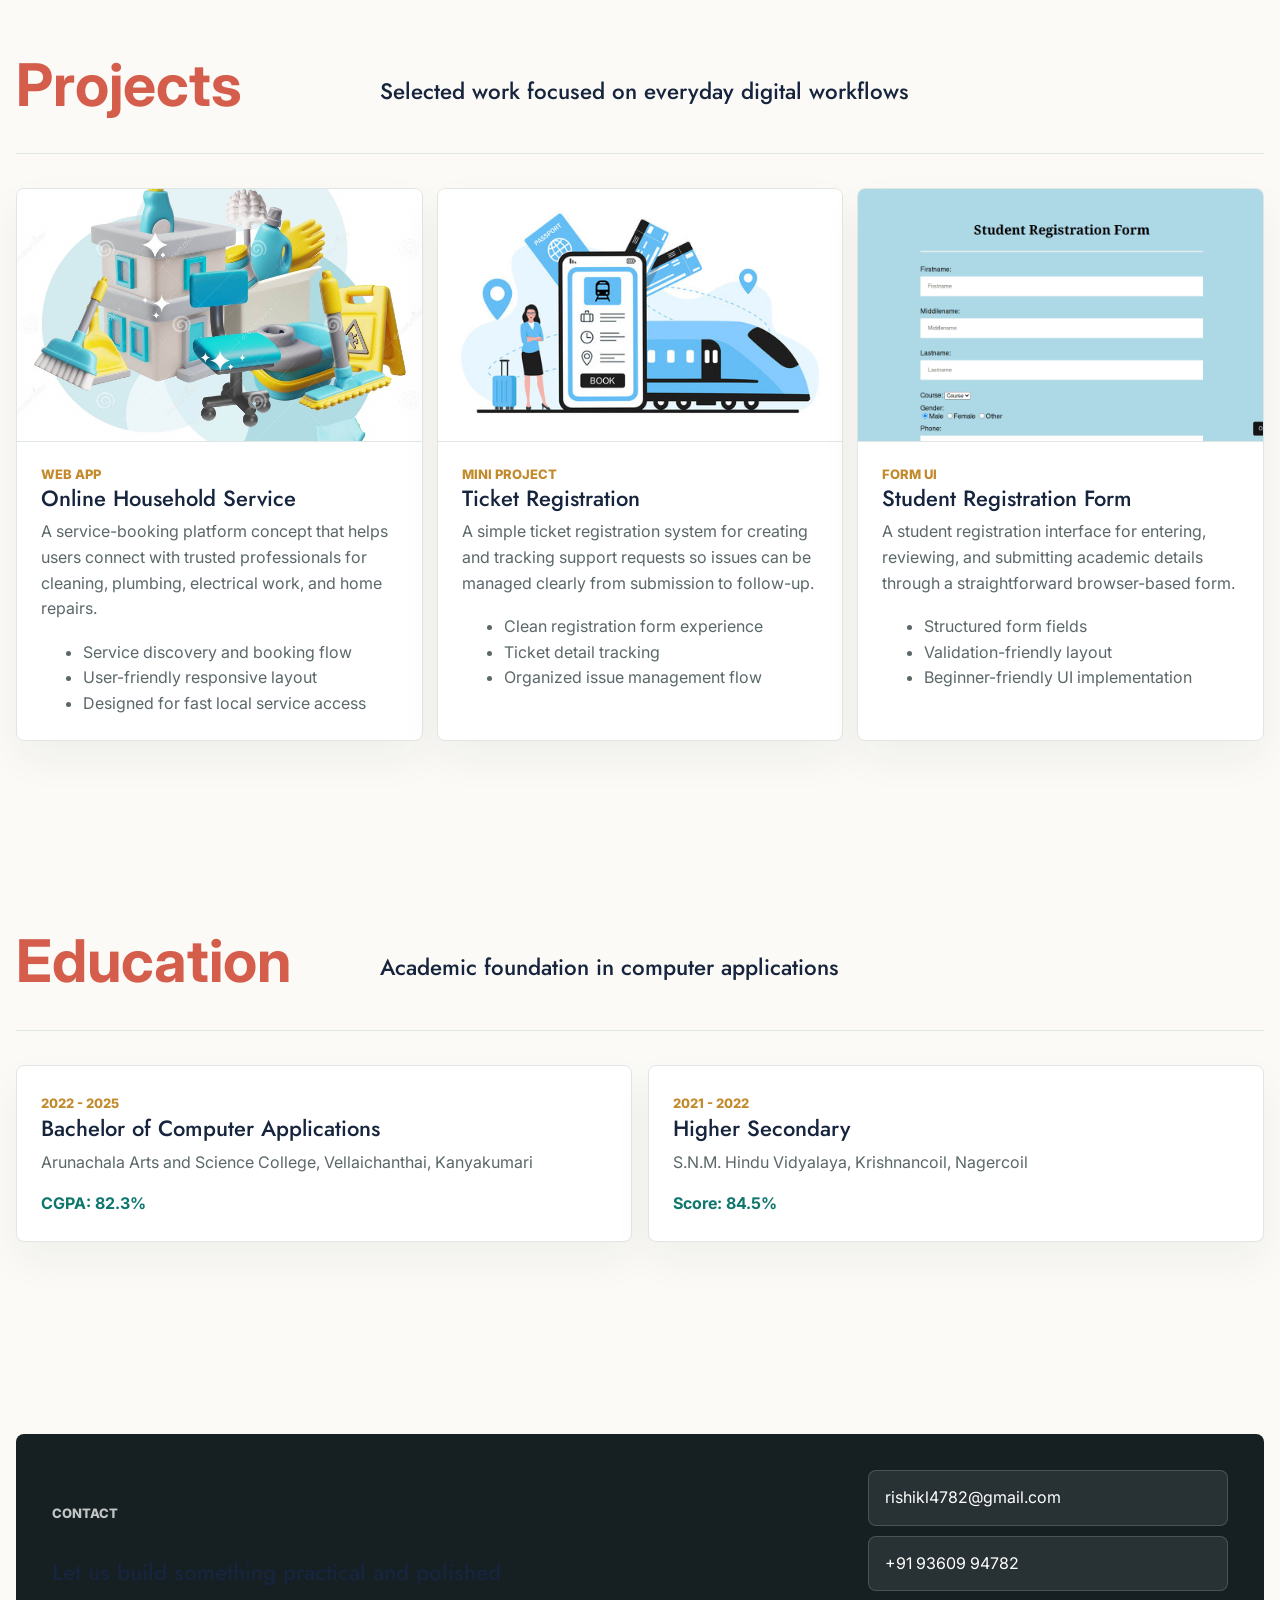
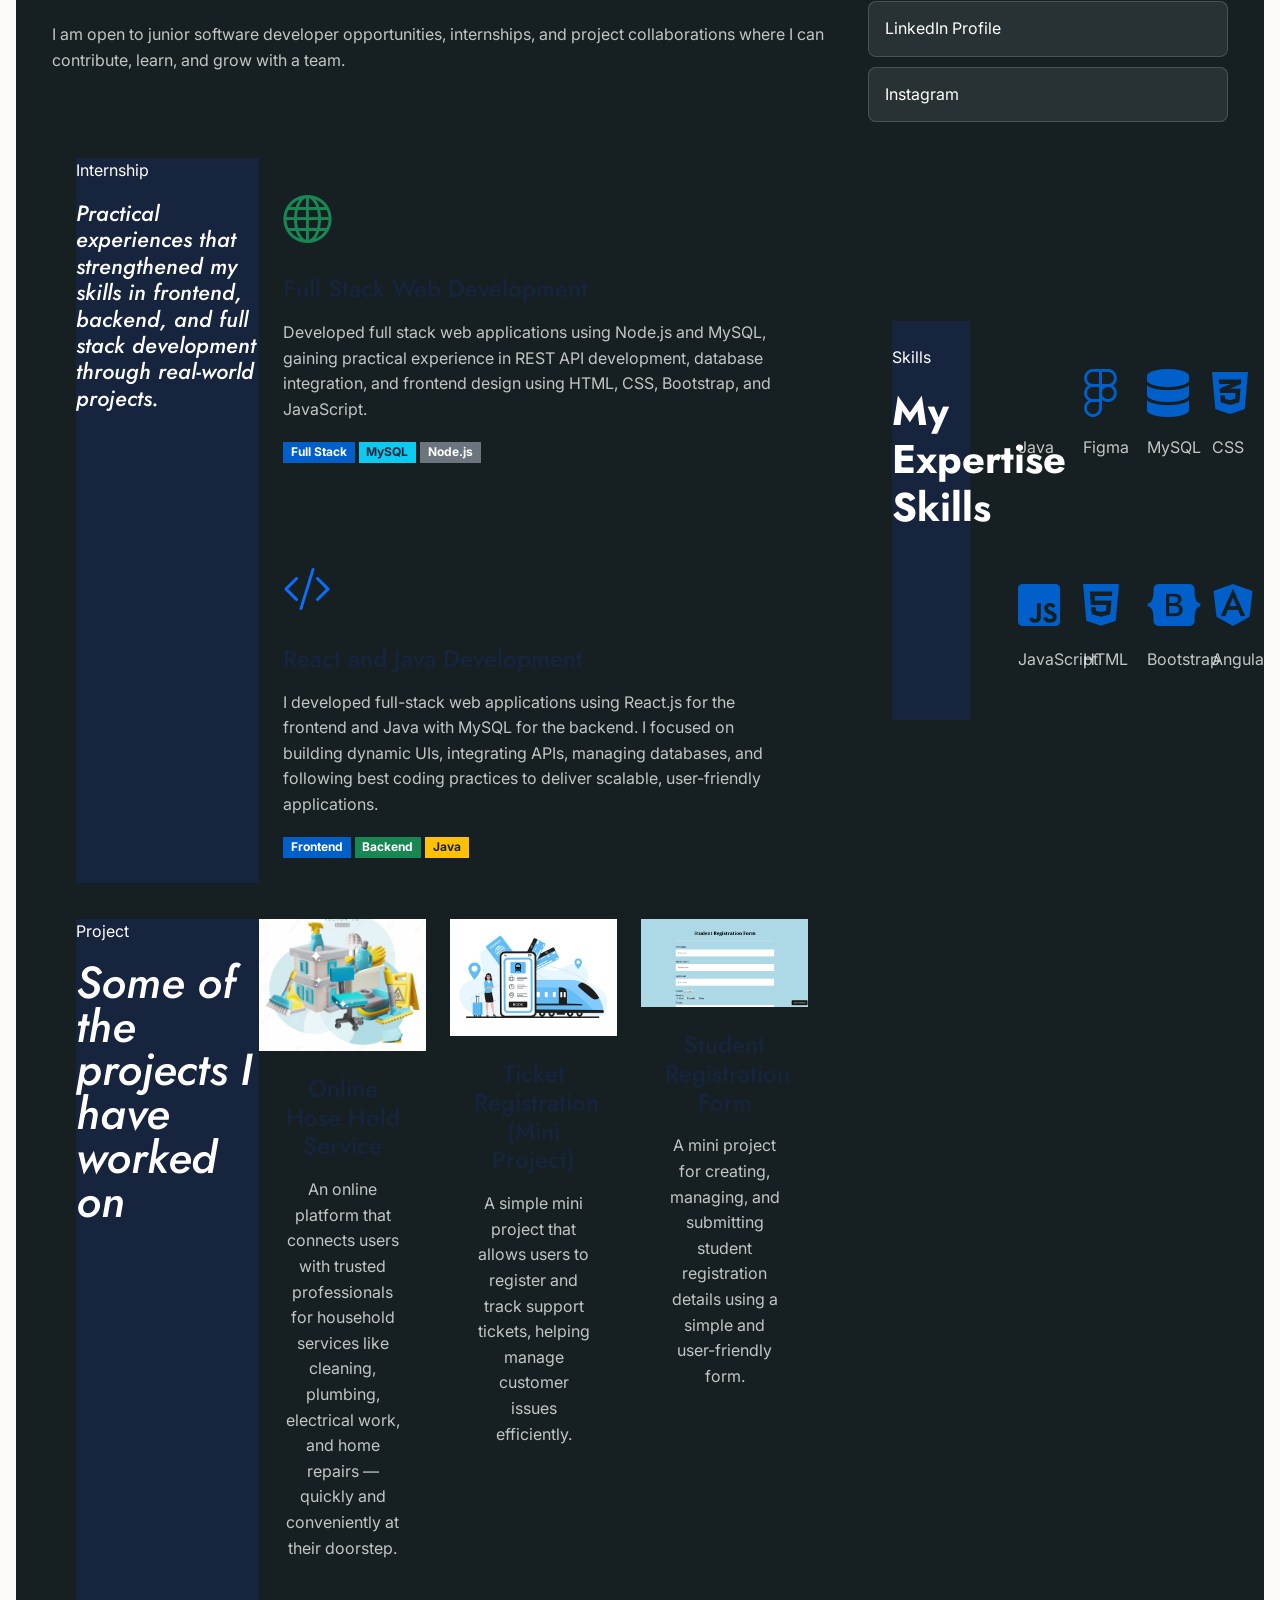
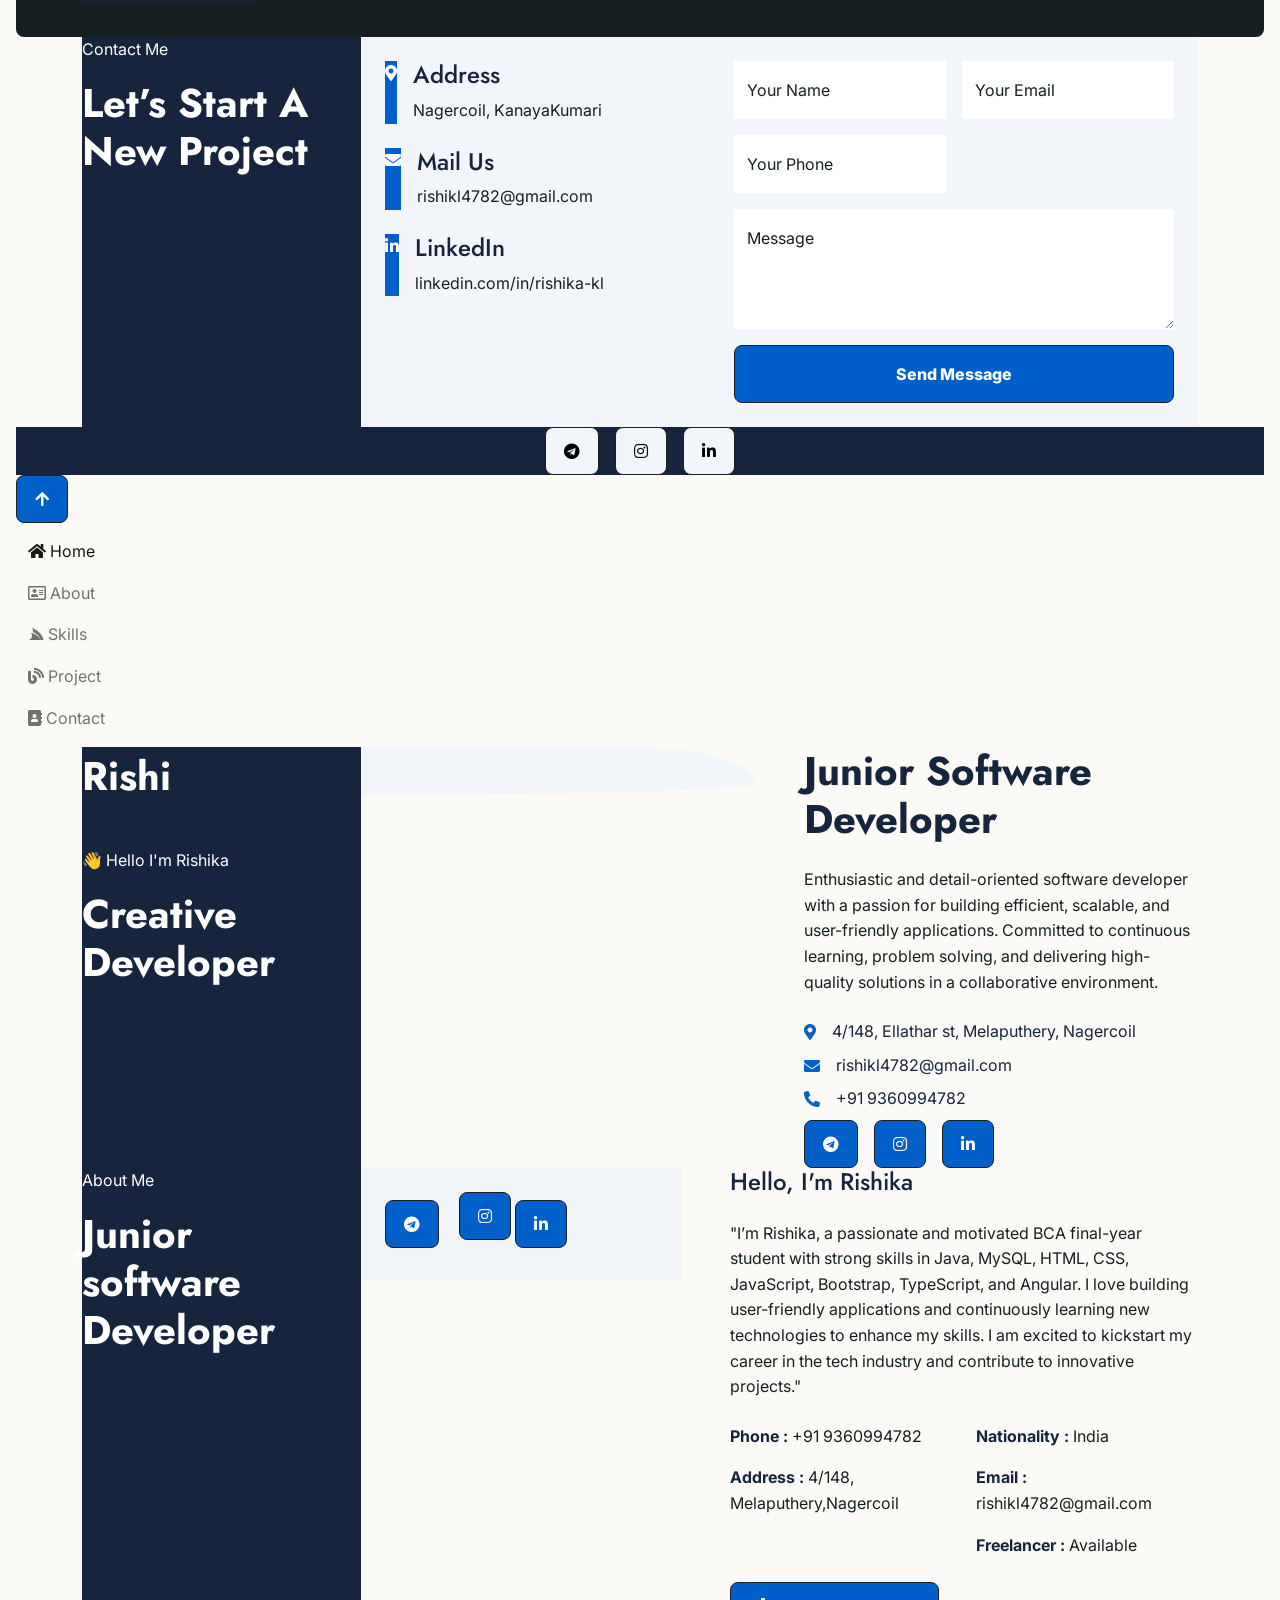
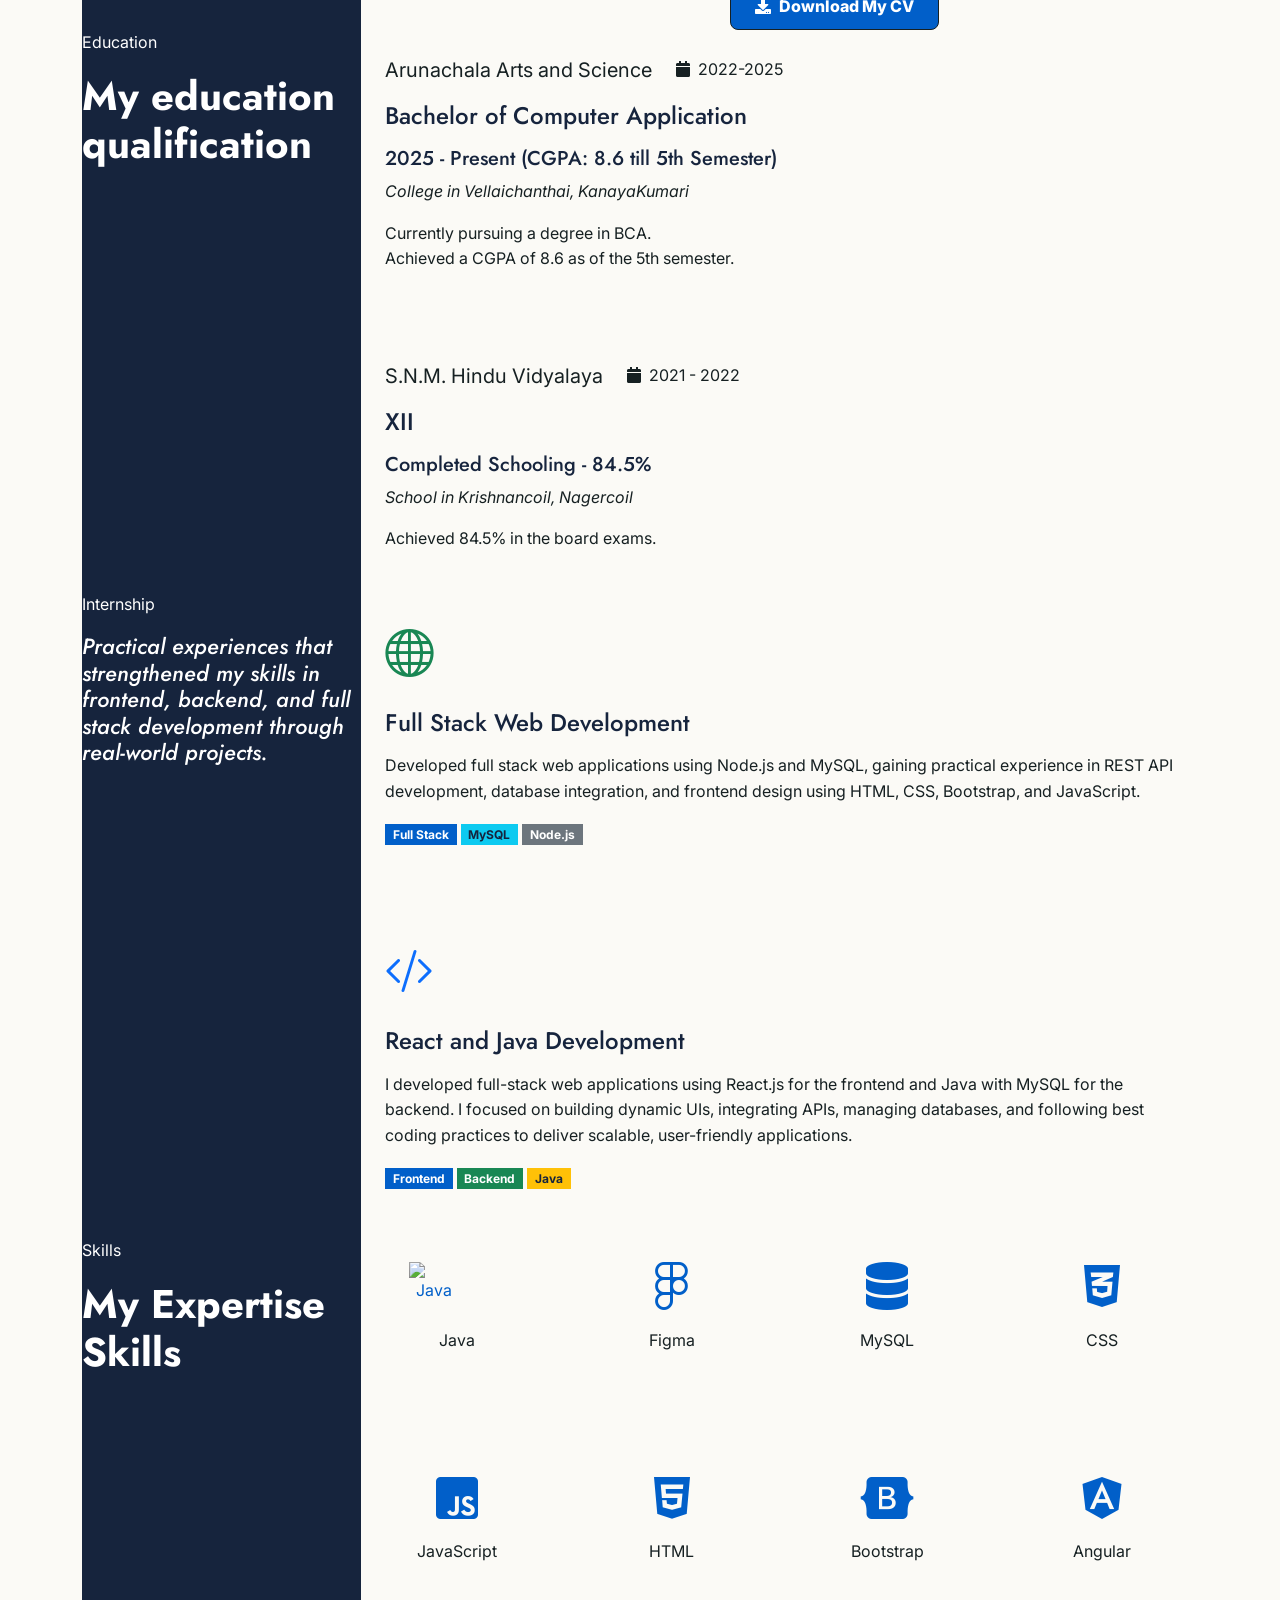
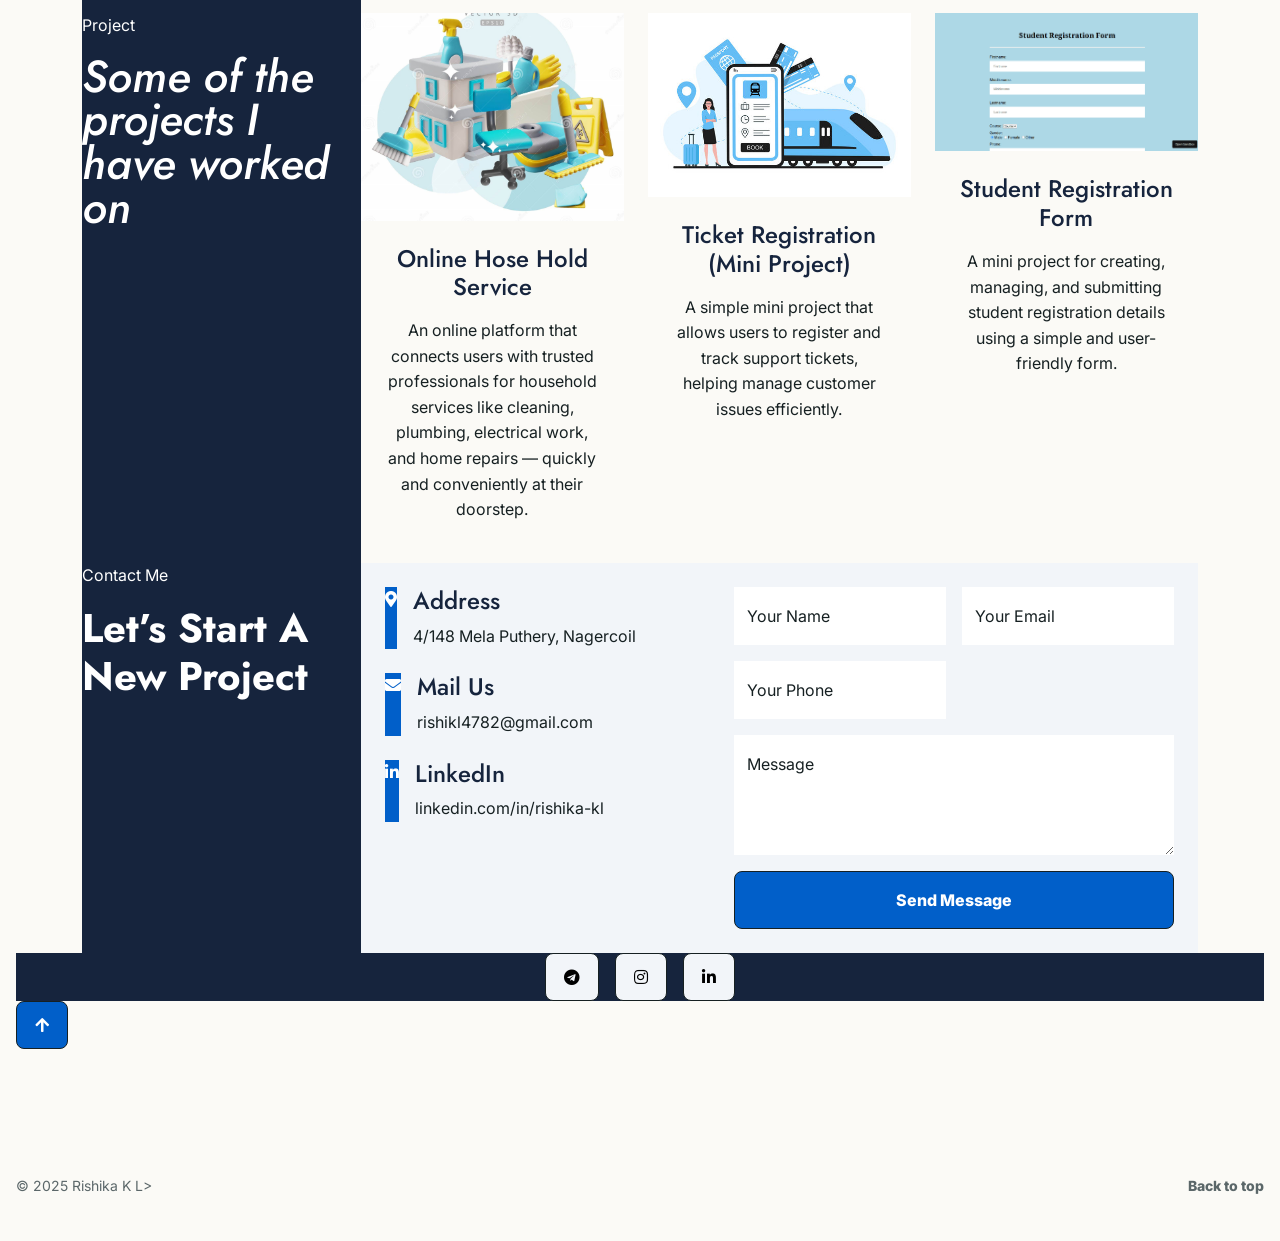
==== commit 8c420b7c: "initial commit" ====
--- a/index.html
+++ b/index.html
@@ -1203,7 +1203,7 @@
   </main>
 
   <footer class="site-footer">
-      © <span id="year"></span> Rishika K L
+      <p> © 2025 Rishika K L></p>
     <a href="#home">Back to top</a>
   </footer>
 
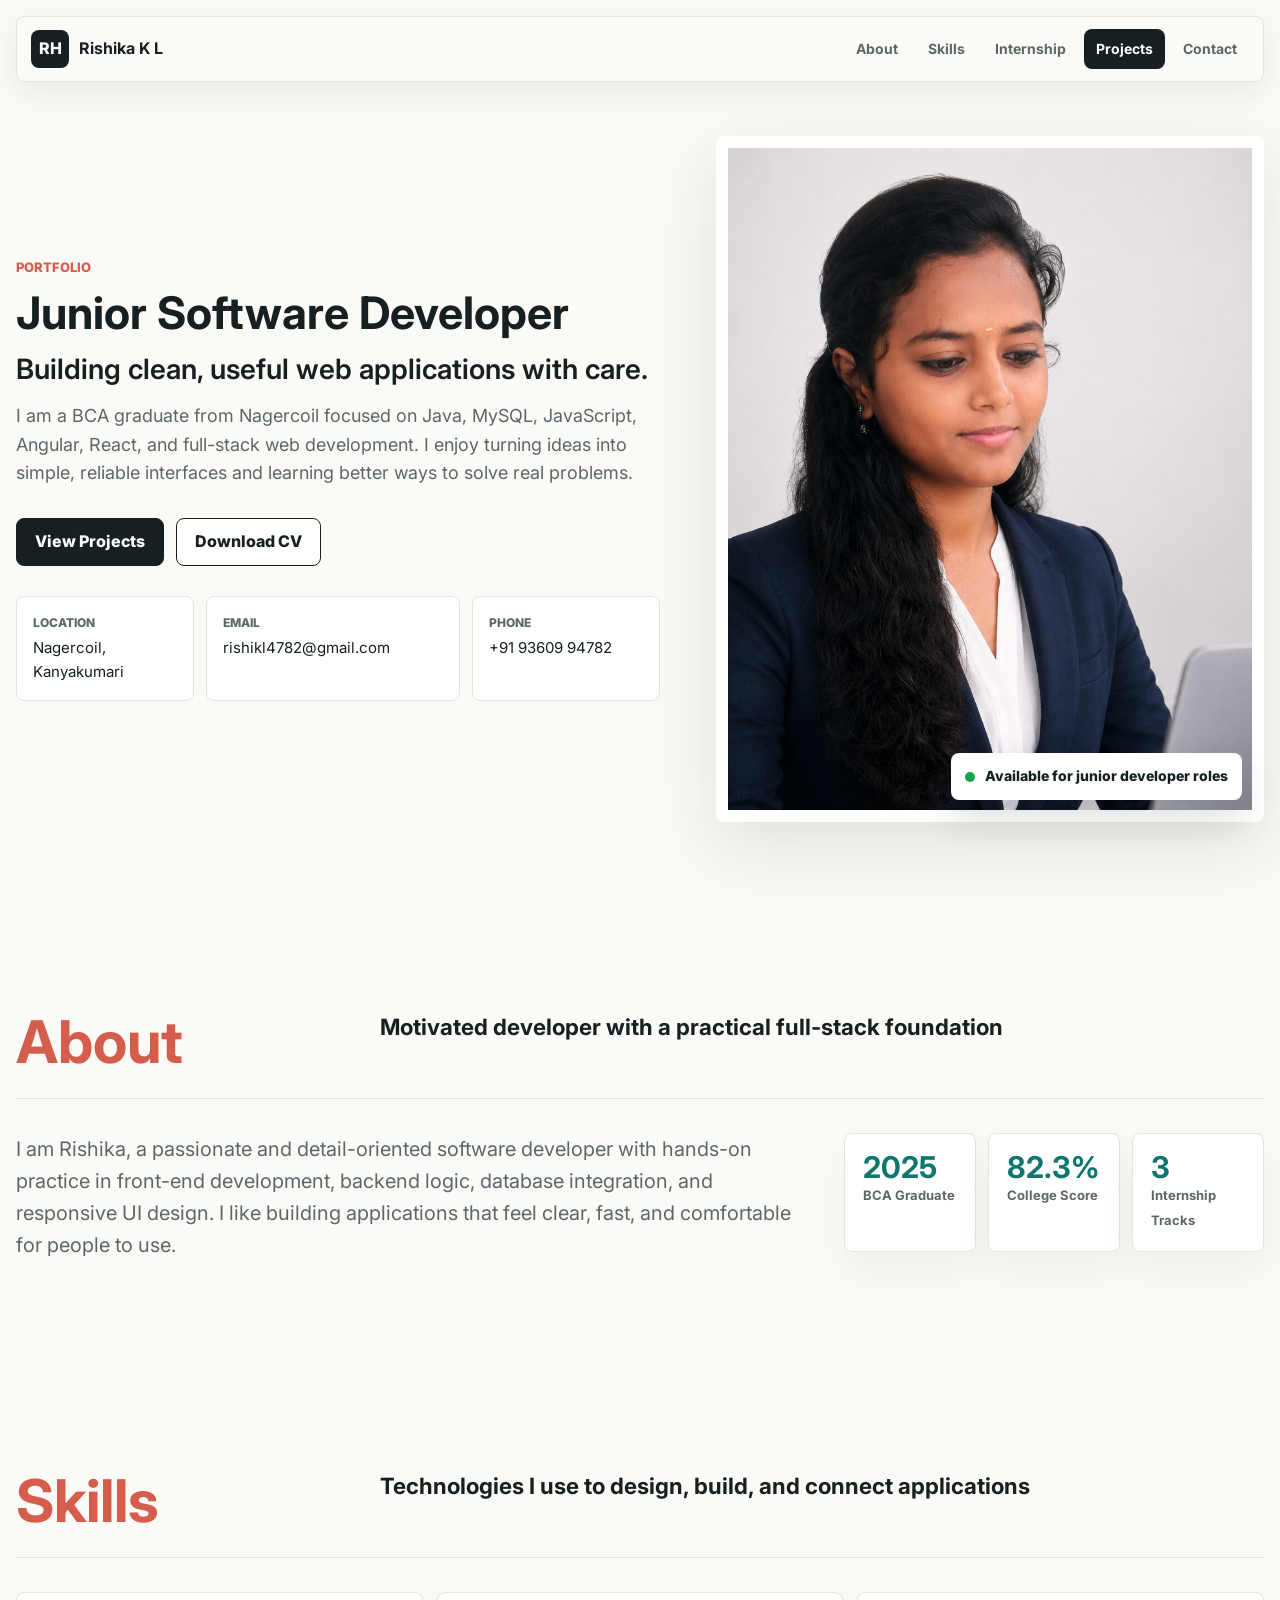
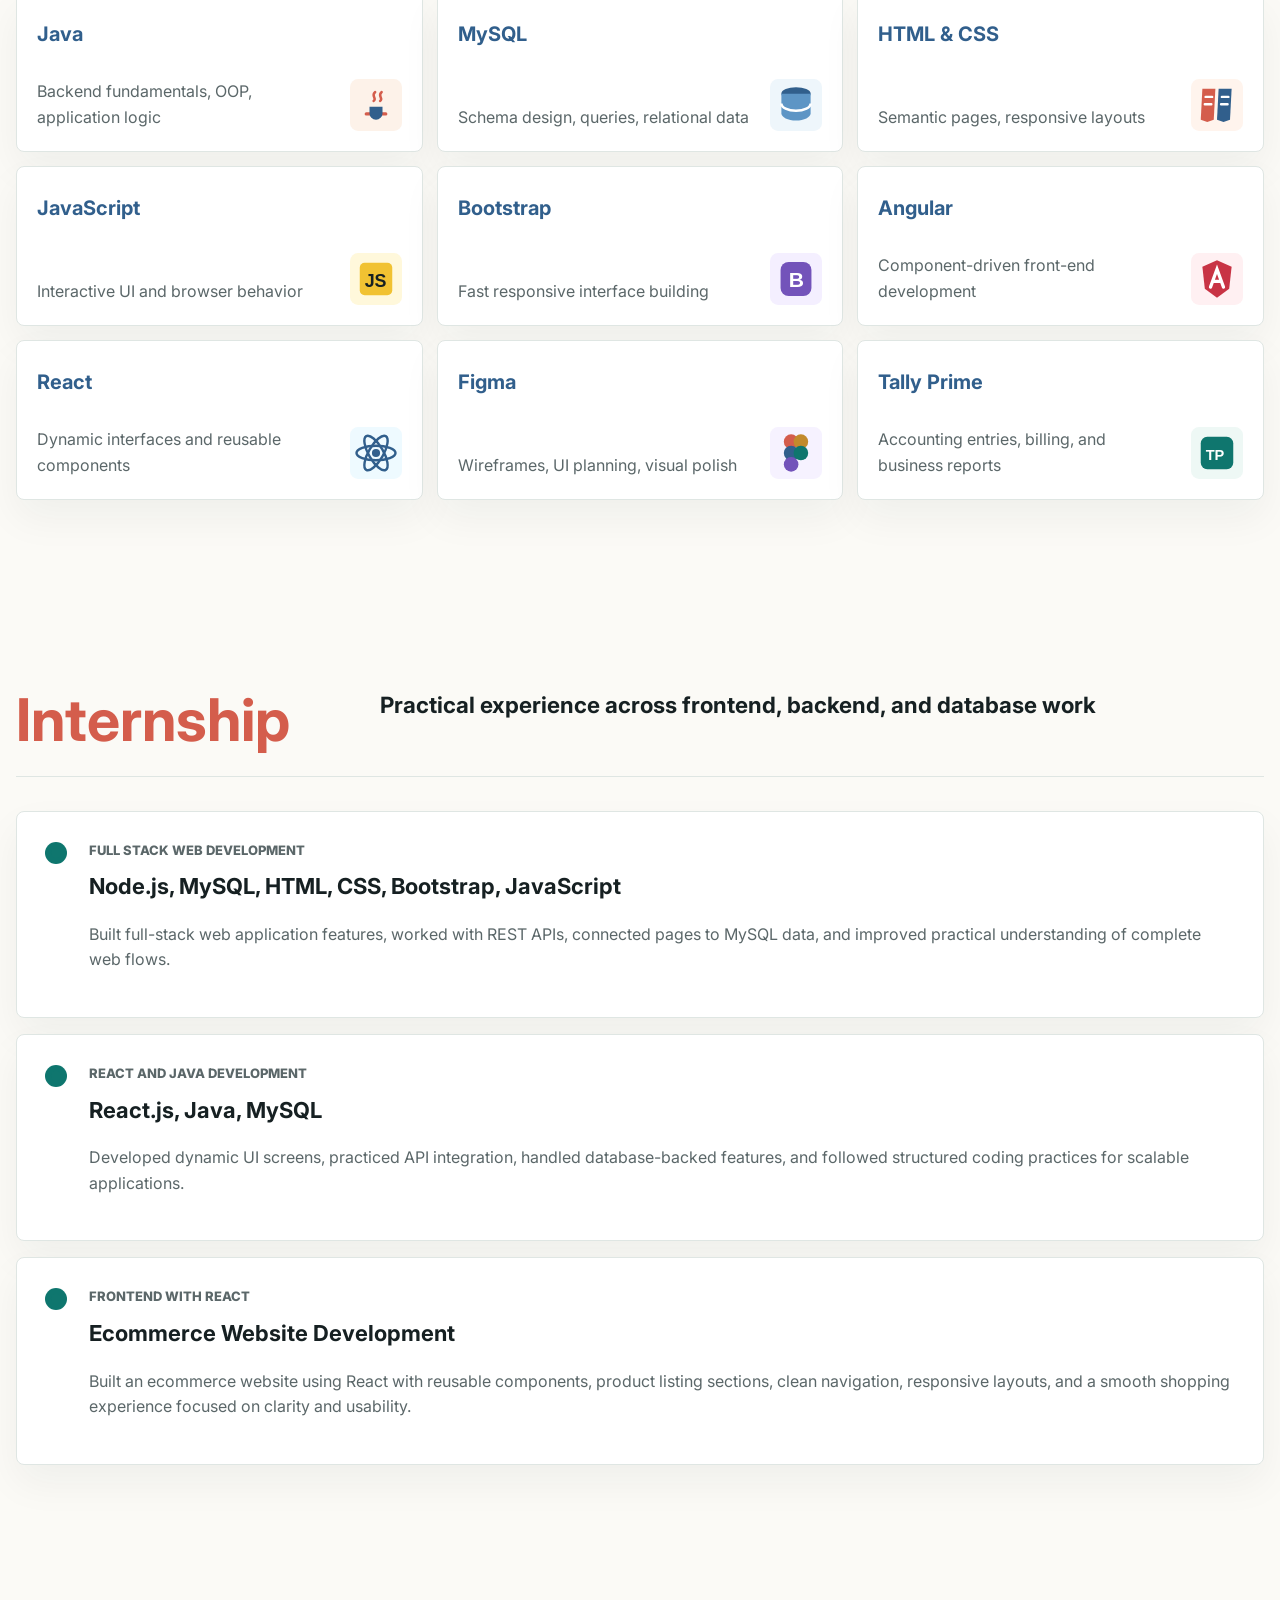
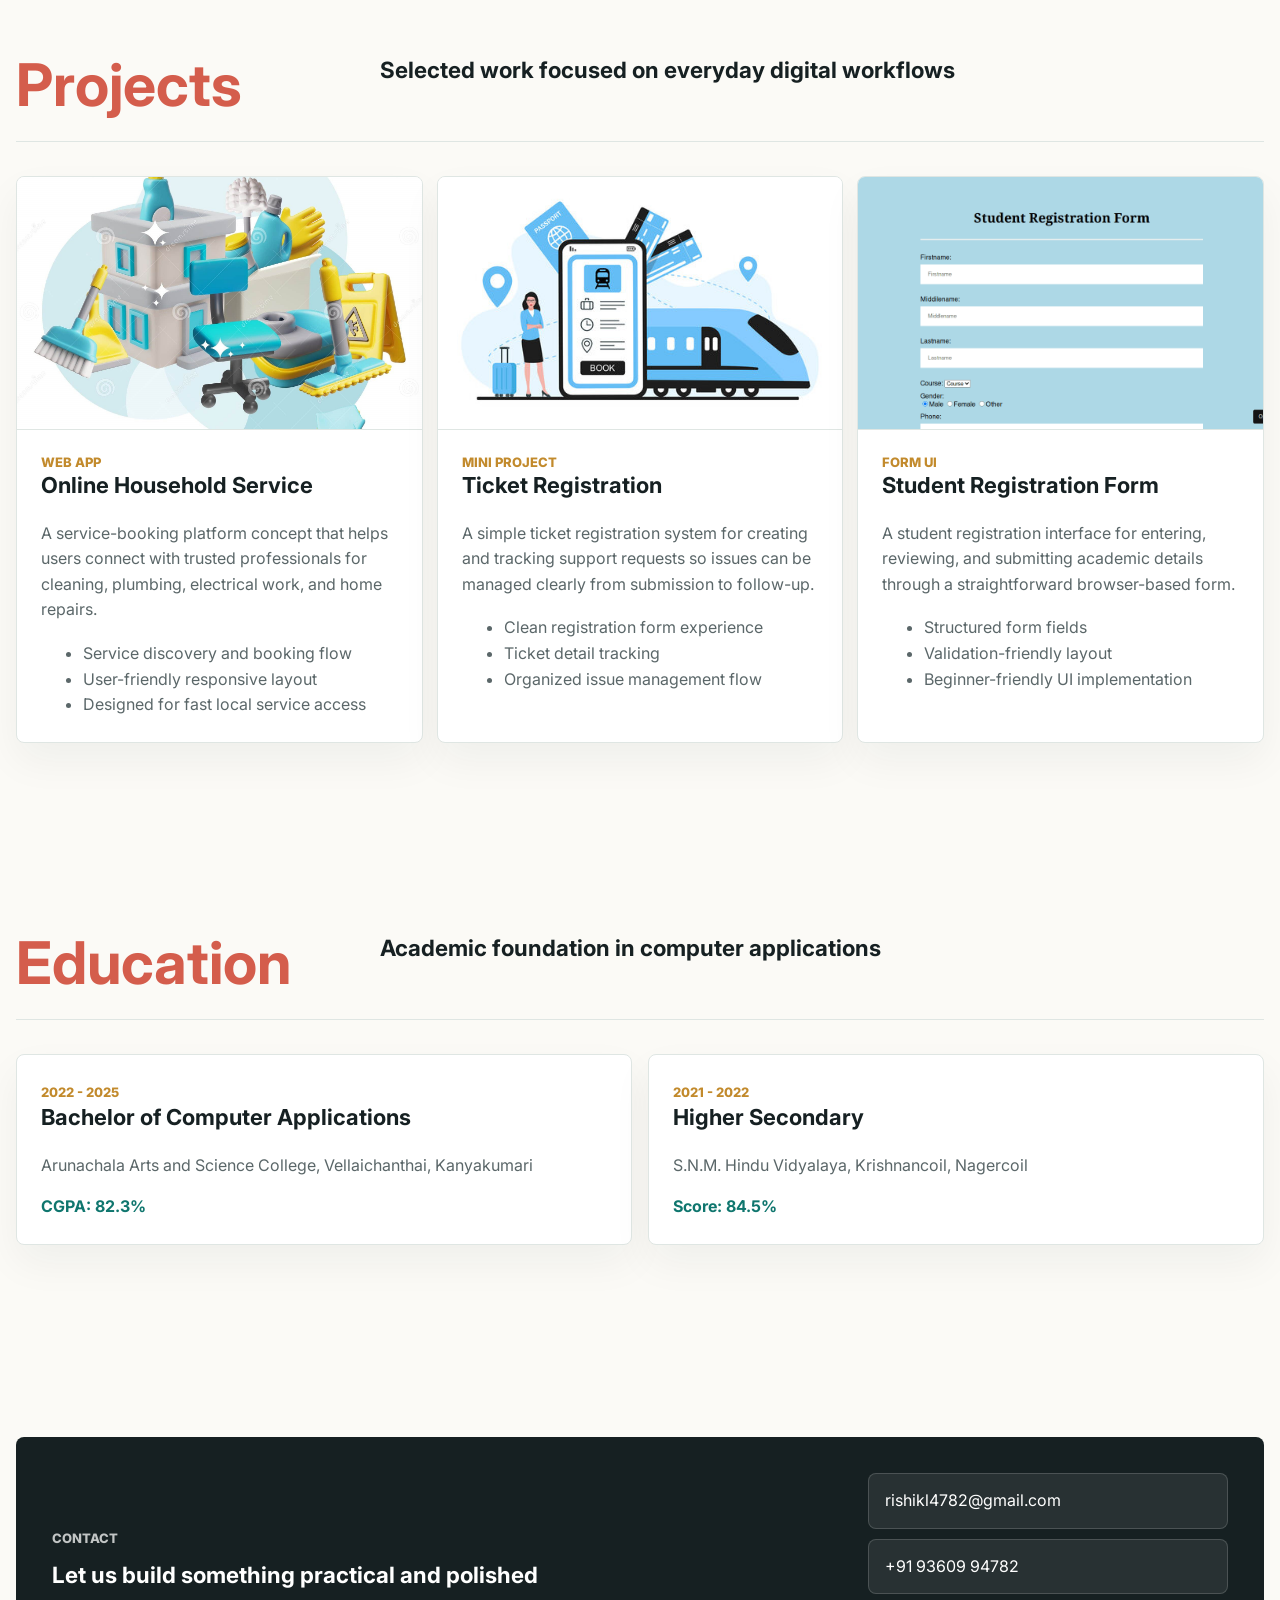
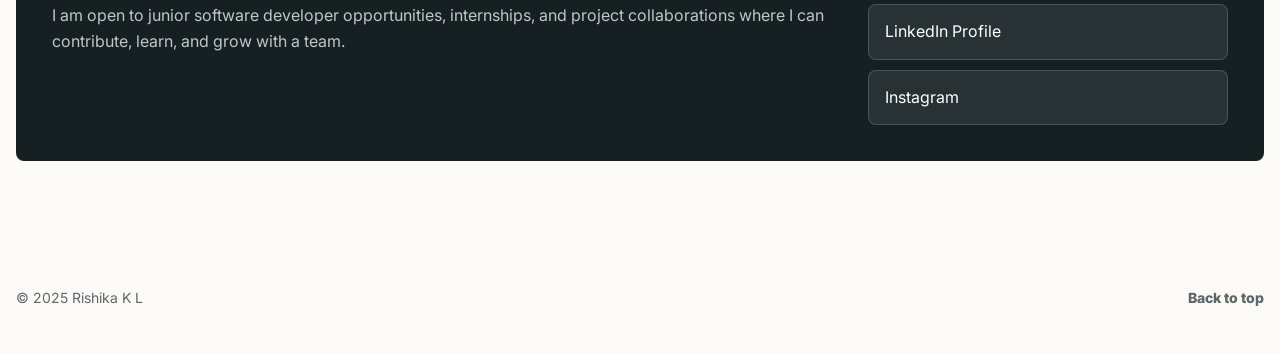
==== commit 98fb8eb7: "initial commit" ====
--- a/index.html
+++ b/index.html
@@ -8,7 +8,7 @@
   <link rel="preconnect" href="https://fonts.googleapis.com">
   <link rel="preconnect" href="https://fonts.gstatic.com" crossorigin>
   <link href="https://fonts.googleapis.com/css2?family=Inter:wght@400;500;600;700;800&display=swap" rel="stylesheet">
-  <link rel="stylesheet" href="css/style.css">
+  <link rel="stylesheet" href="./css/style.css">
 </head>
 <body>
   <header class="site-header">
@@ -223,990 +223,15 @@
           <a href="https://www.linkedin.com/in/rishika-kl-" target="_blank" rel="noreferrer">LinkedIn Profile</a>
           <a href="https://www.instagram.com/ri_shi_ka._.19" target="_blank" rel="noreferrer">Instagram</a>
         </div>
-        <!-- Education End -->
-
-        <!-- Experience Start -->
-        <div class="container-fluid">
-            <div class="container">
-                <div class="row g-0">
-                    <div class="col-lg-3">
-                        <div class="experience-header bg-dark h-100 pt-6 pe-6 pb-6">
-                            <div class="text-start d-flex flex-column justify-content-center wow fadeInUp" data-wow-delay="0.1s">
-                                <p class="text-white sub-title">Internship</p>
-                                <h3 class="display-11 text-white mb-0"><i>Practical experiences that strengthened my skills in frontend, backend, and full stack development through real-world projects.</i></h3>
-                            </div>
-                        </div>
-                    </div>
-                    <div class="col-lg-9">
-                        <div class="experience-content h-100 pt-6 ps-6 pb-6">
-                            <div class="row g-4">
-                                <div class="col-12">
-                                    <div class="experience-item rounded p-4 h-100 wow fadeInUp" data-wow-delay="0.1s">
-                                        <div class="icon mb-3" style="font-size: 3rem; color: #198754;"><i class="bi bi-globe"></i></div>
-
-                                        <h4 class="mb-3">Full Stack Web Development </h4>
-                                        <p class="mb-0">    Developed full stack web applications using Node.js and MySQL, gaining practical experience in REST API development, database integration, and frontend design using HTML, CSS, Bootstrap, and JavaScript.
-
-                                        </p>
-                                        <div class="mt-3">
-                                            <span class="badge bg-primary">Full Stack</span>
-                                            <span class="badge bg-info text-dark">MySQL</span>
-                                            <span class="badge bg-secondary">Node.js</span>
-                                          </div>
-                                    </div>
-                                </div>
-                                <div class="col-12">
-                                    <div class="experience-item rounded p-4 h-100 wow fadeInUp" data-wow-delay="0.3s">
-                                        <div class="d-flex align-items-center mb-3">
-                                           
-                                        </div>
-                                        <div class="icon mb-3" style="font-size: 3rem; color: #0d6efd;"><i class="bi bi-code-slash"></i></div>
-
-                                        <h4 class="mb-3">React and Java Development</h4>
-                                        <p class="mb-0">   I developed full-stack web applications using React.js for the frontend and Java with MySQL for the backend. I focused on building dynamic UIs, integrating APIs, managing databases, and following best coding practices to deliver scalable, user-friendly applications.
-                                             <div class="mt-3">
-                                                <span class="badge bg-primary">Frontend</span>
-                                                <span class="badge bg-success">Backend</span>
-                                                <span class="badge bg-warning text-dark">Java</span>
-                                              </div>
-                                    </div>
-                                </div>
-                            </div>
-                        </div>
-                    </div>
-                </div>
-            </div>
-        </div>
-        <!-- Exparience End -->
-
-<!-- Skills Start -->
-<div class="container-fluid" id="pigraSkills">
-    <div class="container">
-        <div class="row g-0">
-            <div class="col-lg-3">
-                <div class="skills-header h-100 bg-dark pt-4 pe-4 pb-4">
-                    <div class="text-start d-flex flex-column justify-content-center wow fadeInUp" data-wow-delay="0.1s">
-                        <p class="text-white sub-title">Skills</p>
-                        <h1 class="display-6 text-white mb-0">My Expertise Skills</h1>
-                    </div>
-                </div>
-            </div>
-            <div class="col-lg-9">
-                <div class="skills-content h-100 pt-6 ps-6 pb-6">
-                    <div class="row g-4">
-
-                        <!-- Java -->
-                        <div class="col-6 col-md-4 col-lg-4 col-xl-3">
-                            <div class="skills-item text-center rounded p-5 h-30 wow fadeInUp" data-wow-delay="0.1s">
-                                <div class="text-primary text-center mb-3">
-                                    <img src="https://img.icons8.com/win8/200/228BE6/java-coffee-cup-logo.png" alt="Java" style="width: 50px; height: 50px;">
-                                    <i class='bx bxl-java' ></i>
-                                </div>
-                                <p class="mb-0">Java</p>
-                            </div>
-                        </div>
-
-                        <!-- Figma -->
-                        <div class="col-6 col-md-4 col-lg-4 col-xl-3">
-                            <div class="skills-item text-center rounded p-5 h-30 wow fadeInUp" data-wow-delay="0.3s">
-                                <div class="text-primary text-center mb-3">
-                                    <i class="fab fa-figma fa-3x"></i> <!-- Correct -->
-                                </div>
-                                <p class="mb-0">Figma</p>
-                            </div>
-                        </div>
-
-                        <!-- MySQL -->
-                        <div class="col-6 col-md-4 col-lg-4 col-xl-3">
-                            <div class="skills-item text-center rounded p-5 h-30 wow fadeInUp" data-wow-delay="0.5s">
-                                <div class="text-primary text-center mb-3">
-                                    <i class="fas fa-database fa-3x"></i> <!-- Database Icon for MySQL -->
-                                </div>
-                                <p class="mb-0">MySQL</p>
-                            </div>
-                        </div>
-
-                        <!-- CSS -->
-                        <div class="col-6 col-md-4 col-lg-4 col-xl-3">
-                            <div class="skills-item text-center rounded p-5 h-30 wow fadeInUp" data-wow-delay="0.7s">
-                                <div class="text-primary text-center mb-3">
-                                    <i class="fab fa-css3-alt fa-3x"></i> <!-- Correct CSS Icon -->
-                                </div>
-                                <p class="mb-0">CSS</p>
-                            </div>
-                        </div>
-
-                        <!-- JavaScript -->
-                        <div class="col-6 col-md-4 col-lg-4 col-xl-3">
-                            <div class="skills-item text-center rounded p-5 h-30 wow fadeInUp" data-wow-delay="0.1s">
-                                <div class="text-primary text-center mb-3">
-                                    <i class="fab fa-js-square fa-3x"></i> <!-- Correct -->
-                                </div>
-                                <p class="mb-0">JavaScript</p>
-                            </div>
-                        </div>
-
-                        <!-- HTML -->
-                        <div class="col-6 col-md-4 col-lg-4 col-xl-3">
-                            <div class="skills-item text-center rounded p-5 h-30 wow fadeInUp" data-wow-delay="0.3s">
-                                <div class="text-primary text-center mb-3">
-                                    <i class="fab fa-html5 fa-3x"></i> <!-- Correct -->
-                                </div>
-                                <p class="mb-0">HTML</p>
-                            </div>
-                        </div>
-
-                        <!-- Bootstrap -->
-                        <div class="col-6 col-md-4 col-lg-4 col-xl-3">
-                            <div class="skills-item text-center rounded p-5 h-30 wow fadeInUp" data-wow-delay="0.5s">
-                                <div class="text-primary text-center mb-3">
-                                    <i class="fab fa-bootstrap fa-3x"></i> <!-- Bootstrap Icon -->
-                                </div>
-                                <p class="mb-0">Bootstrap</p>
-                            </div>
-                        </div>
-
-                        <!-- Angular -->
-                        <div class="col-6 col-md-4 col-lg-4 col-xl-3">
-                            <div class="skills-item text-center rounded p-5 h-30 wow fadeInUp" data-wow-delay="0.7s">
-                                <div class="text-primary text-center mb-3">
-                                    <i class="fab fa-angular fa-3x"></i> <!-- Angular Icon -->
-                                </div>
-                                <p class="mb-0">Angular</p>
-                            </div>
-                        </div>
-
-                    </div>
-                </div>
-            </div>
-        </div>
-    </div>
-</div>
-<!-- Skills End -->
-
-       
-
-
-      
-
-        <!-- Project Start -->
-        <div class="container-fluid" id="pigraBlog">
-            <div class="container">
-                <div class="row g-0">
-                    <div class="col-lg-3">
-                        <div class="blog-header h-100 bg-dark pt-6 pe-6 pb-6">
-                            <div class="text-start d-flex flex-column justify-content-center wow fadeInUp" data-wow-delay="0.1s">
-                                <p class="text-white sub-title">Project</p>
-                                <h1 class="display-10 text-white mb-0"><i>Some of the projects I have worked on</i></h1>
-
-                                <p></p>
-                            </div>
-                        </div>
-                    </div>
-                    <div class="col-lg-9">
-                        <div class="project-content h-100 pt-6 ps-6 pb-6">
-                            <div class="row g-4">
-                                <div class="col-lg-4 col-md-6 wow fadeInUp" data-wow-delay="0.1s">
-                                    <div class="project-item h-100">
-                                        <div class="position-relative overflow-hidden">
-                                            <img class="img-fluid" src="img/house.jpg" alt="Project One Image">
-                                            
-                                        </div>
-                                        <div class="text-center p-4">
-                                            <h4 class="mb-3">Online Hose Hold Service</h4>
-                                            <p>An online platform that connects users with trusted professionals for household services like cleaning, plumbing, electrical work, and home repairs — quickly and conveniently at their doorstep.</p>
-                                            <!-- <a class="btn btn-primary " href="https://github.com/yourusername/project-one" target="_blank">Code</a> -->
-                                            <!-- <a class="btn btn-success" href="http://127.0.0.1:5501/StudentRegForm.html" target="_blank">Run in Web</a>                                         -->
-                                        </div>
-                                    </div>
-                                </div>
-                                <div class="col-lg-4 col-md-6 wow fadeInUp" data-wow-delay="0.3s">
-                                    <div class="project-item h-100">
-                                        <div class="position-relative overflow-hidden">
-                                            <img class="img-fluid" src="img/train.jpg" alt="Ticket Registration Image">
-                                            
-                                        </div>
-                                        <div class="text-center p-4">
-                                            <h4 class="mb-3">Ticket Registration (Mini Project)</h4>
-                                            <p>A simple mini project that allows users to register and track support tickets, helping manage customer issues efficiently.</p>
-                                            <!-- <a class="btn btn-primary " href="prj/StudentRegForm.html.bak" target="_blank">Code</a> -->
-
-                                        </div>
-                                    </div>
-                                </div>
-                                <div class="col-lg-4 col-md-6 wow fadeInUp" data-wow-delay="0.5s">
-                                    <div class="project-item h-100">
-                                        <div class="position-relative overflow-hidden">
-                                            <img class="img-fluid" src="img/reg.png" alt="Student Registration Form Image">
-                                            <div class="bg-dark d-flex align-items-center justify-content-center project-overlay">
-                                            </div>
-                                        </div>
-                                        <div class="text-center p-4">
-                                            <h4 class="mb-3">Student Registration Form </h4>
-                                            <p>A mini project for creating, managing, and submitting student registration details using a simple and user-friendly form.</p>
-                                            <!-- <a class="btn btn-primary " href="prj/StudentRegForm.html.bak" target="_blank">Code</a>
-                                            <a class="btn btn-success" href="http://127.0.0.1:5501/StudentRegForm.html" target="_blank">Run in Web</a>                                        -->
-                                        </div> 
-                                    </div>
-                                </div>
-                                </div>
-                                
-                                
-                            </div>
-                        </div>
-                    </div>
-                </div>
-            </div>
-        </div>
-        <!-- Blog End -->
-
-
-        
-
-
-        <!-- Contact Start -->
-        <div class="container-fluid" id="pigraContact">
-            <div class="container">
-                <div class="row g-0">
-                    <div class="col-lg-3">
-                        <div class="contact-header h-100 bg-dark pt-6 pe-6 pb-6">
-                            <div class="text-start d-flex flex-column justify-content-center wow fadeInUp" data-wow-delay="0.1s">
-                                <p class="text-white sub-title">Contact Me</p>
-                                <h1 class="display-6 text-white mb-0">Let’s Start A New Project</h1>
-                            </div>
-                        </div>
-                    </div>
-                    <div class="col-lg-9">
-                       <div class="contact-content h-100 pt-6 ps-6 pb-6">
-                            <div class="bg-light p-4">
-                                <div class="row g-5">
-                                    <div class="col-xl-5 wow fadeInUp" data-wow-delay="0.1s">
-                                        <div class="d-flex mb-4">
-                                            <div class="btn-xl-square bg-primary text-white me-3">
-                                                <i class="fas fa-map-marker-alt"></i>
-                                            </div>
-                                            <div>
-                                                <h4>Address</h4>
-                                                <p class="mb-0">Nagercoil, KanayaKumari</p>
-                                            </div>
-                                        </div>
-                                        <div class="d-flex mb-4">
-                                            <div class="btn-xl-square bg-primary text-white me-3">
-                                                <i class="fas fa-envelope"></i>
-                                            </div>
-                                            <div>
-                                                <h4>Mail Us</h4>
-                                                <p class="mb-0">rishikl4782@gmail.com</p>
-                                            </div>
-                                        </div>
-                                        <div class="d-flex">
-                                            <div class="btn-xl-square bg-primary text-white me-3">
-                                                <i class="fab fa-linkedin-in"></i>
-                                            </div>
-                                            <div>
-                                                <h4>LinkedIn</h4>
-                                                <p class="mb-0">
-                                                <a href="https://linkedin.com/in/rishika-kl/" target="_blank">linkedin.com/in/rishika-kl</a>
-                                                </p>
-                                            </div>
-
-                                        </div>
-                                    </div>
-                                    <div class="col-xl-7 wow fadeInUp" data-wow-delay="0.3s">
-                                        <div>
-                                            <form>
-                                                <div class="row g-3">
-                                                    <div class="col-lg-12 col-xl-6">
-                                                        <div class="form-floating">
-                                                            <input type="text" class="form-control border-0" id="name" placeholder="Your Name">
-                                                            <label for="name">Your Name</label>
-                                                        </div>
-                                                    </div>
-                                                    <div class="col-lg-12 col-xl-6">
-                                                        <div class="form-floating">
-                                                            <input type="email" class="form-control border-0" id="email" placeholder="Your Email">
-                                                            <label for="email">Your Email</label>
-                                                        </div>
-                                                    </div>
-                                                    <div class="col-lg-12 col-xl-6">
-                                                        <div class="form-floating">
-                                                            <input type="phone" class="form-control border-0" id="phone" placeholder="Phone">
-                                                            <label for="phone">Your Phone</label>
-                                                        </div>
-                                                    </div>
-                                                    <div class="col-12">
-                                                        <div class="form-floating">
-                                                            <textarea class="form-control border-0" placeholder="Leave a message here" id="message" style="height: 120px"></textarea>
-                                                            <label for="message">Message</label>
-                                                        </div>
-                
-                                                    </div>
-                                                    <div class="col-12">
-                                                        <button class="btn btn-primary w-100 py-3">Send Message</button>
-                                                    </div>
-                                                </div>
-                                            </form>
-                                        </div>
-                                    </div>
-
-                                </div>
-                            </div>
-                       </div>
-                    </div>
-                </div>
-            </div>
-        </div>
-        <!-- Contact End -->
-
-
-        <!-- Footer Start -->
-        <div class="container-fluid footer bg-dark border-bottom-0">
-            <div class="container wow fadeIn" data-wow-delay="0.1s">
-                <div class="row g-0">
-                    <div class="col-12">
-                       <div class="footer-content h-100 pt-6 ps-6 pb-6">
-                            <div class="row g-4 align-items-center">
-                                <div class="col-12 text-center">
-                                    <div class="d-flex justify-content-center">
-                                        <a class="btn btn-light btn-md-square me-3" href="https://web.telegram.org/"><i class="fab fa-telegram"></i></a>
-                                        <a class="btn btn-light btn-md-square me-3" href="https://www.instagram.com/ri_shi_ka._.19"><i class="fab fa-instagram"></i></a>
-                                        <a class="btn btn-light btn-md-square me-0" href="https://www.linkedin.com/in/rishika-kl-"><i class="fab fa-linkedin-in"></i></a>
-                                    </div>
-                                </div>
-                            </div>
-                       </div>        
-                    </div>
-                </div>
-            </div>
-        </div>
-        <!-- Footer End -->
-
-
-        <!-- Back to Top -->
-        <a href="#" class="btn btn-primary btn-lg-square back-to-top"><i class="fa fa-arrow-up"></i></a>   
-
-        
-        <!-- JavaScript Libraries -->
-        <script src="https://ajax.googleapis.com/ajax/libs/jquery/3.6.4/jquery.min.js"></script>
-        <script src="https://cdn.jsdelivr.net/npm/bootstrap@5.0.0/dist/js/bootstrap.bundle.min.js"></script>
-        <script src="lib/wow/wow.min.js"></script>
-        <script src="lib/easing/easing.min.js"></script>
-        <script src="lib/waypoints/waypoints.min.js"></script>
-        <script src="lib/counterup/counterup.min.js"></script>
-        <script src="lib/lightbox/js/lightbox.min.js"></script>
-        <script src="lib/owlcarousel/owl.carousel.min.js"></script>
-        
-
-        <!-- Template Javascript -->
-       
-    </body>
-
-<!DOCTYPE html>
-<html lang="en">
-
-    <head>
-        <meta charset="utf-8">
-        <title>Rishi Portfolio</title>
-        <meta content="width=device-width, initial-scale=1.0" name="viewport">
-        <meta content="" name="keywords">
-        <meta content="" name="description">
-
-        <!-- Google Web Fonts -->
-        <link rel="preconnect" href="https://fonts.googleapis.com">
-        <link rel="preconnect" href="https://fonts.gstatic.com" crossorigin>
-        <link href="https://fonts.googleapis.com/css2?family=Inter:wght@100..900&family=Edu+TAS+Beginner:wght@400..700&family=Jost:ital,wght@0,100..900;1,100..900&display=swap" rel="stylesheet">
-
-        <!-- Icon Font Stylesheet -->
-        <link rel="stylesheet" href="https://use.fontawesome.com/releases/v5.15.4/css/all.css"/>
-        <link href="https://cdn.jsdelivr.net/npm/bootstrap-icons@1.4.1/font/bootstrap-icons.css" rel="stylesheet">
-
-        <!-- Libraries Stylesheet -->
-        <link rel="stylesheet" href="lib/animate/animate.min.css"/>
-        <link href="lib/lightbox/css/lightbox.min.css" rel="stylesheet">
-        <link href="lib/owlcarousel/assets/owl.carousel.min.css" rel="stylesheet">
-
-
-        <!-- Customized Bootstrap Stylesheet -->
-        <link href="css/bootstrap.min.css" rel="stylesheet">
-
-        <!-- Template Stylesheet -->
-        <link href="css/style.css" rel="stylesheet">
-    </head>
-
-    <body>
-
-        <!-- Spinner Start -->
-        <div id="spinner" class="show bg-white position-fixed translate-middle w-100 vh-100 top-50 start-50 d-flex align-items-center justify-content-center">
-            <div class="spinner-border text-primary" style="width: 3rem; height: 3rem;" role="status">
-                <span class="sr-only">Loading...</span>
-            </div>
-        </div>
-        <!-- Spinner End -->
-
-
-        <!-- Navbar Start -->
-        <div class="container-fluid nav-section border-0">
-            <nav class="navbar navbar-light">
-                <div class="navbar-nav flex-column">
-                    <a href="#pigraHome" class="nav-item nav-link active"><span class="fa fa-home"></span> Home</a>
-                    <a href="#pigraAbout" class="nav-item nav-link"><span class="far fa-address-card"></span> About</a>
-                    <a href="#pigraSkills"class="nav-item nav-link"><span class="fab fa-servicestack"></span> Skills</a>
-                    <a href="#pigraBlog" class="nav-item nav-link"><span class="fa fa-blog"></span> Project</a>
-                    <a href="#pigraContact" class="nav-item nav-link"><span class="fas fa-address-book"></span> Contact</a>
-                </div>
-            </nav>
-        </div>
-        <!-- Navbar End -->
-
-        <!-- Header Start -->
-        <div class="container-fluid" id="pigraHome">
-            <div class="container">
-                <div class="row g-0">
-                    <div class="col-12 col-lg-3">
-                        <div class="header-content bg-dark h-100 pt-6 pe-6 pb-6">
-                            <a href="index.html" class="navbar-brand d-inline-flex pb-5 wow fadeInUp" data-wow-delay="0.1s">
-                                <h1 class="display-6 text-white mb-0">Rishi</h1>
-                            </a>
-                            <div class="text-start d-flex flex-column justify-content-center wow fadeInUp" data-wow-delay="0.3s">
-                                <p class="text-white sub-title">👋 Hello I'm Rishika</p>
-                                <h1 class="display-6 text-white mb-0">Creative Developer</h1>
-                            </div>
-                        </div>
-                    </div>
-                    <div class="col-12 col-lg-9">
-                        <div class="header-img d-flex h-100 pt-6 ps-6 pb-6">
-                            <div class="row g-5">
-                                <div class="col-xl-6 wow fadeInUp" data-wow-delay="0.1s">
-                                    <div class="bg-light p-4" style="border-radius: 68% 32% 100% 0% / 0% 75% 25% 100%;">
-                                        <!-- <img src="img/rishiii.jpg" class="img-fluid w-100" style="border-radius: 68% 32% 100% 0% / 0% 75% 25% 100%;" alt="Image"> -->
-                                    </div>
-                                </div>
-                                <div class="col-xl-6 wow fadeInUp" data-wow-delay="0.3s">
-                                    <h1 class="display-6 mb-4">Junior Software Developer</h1>
-                                    <p class="mb-4"> Enthusiastic and detail-oriented software developer with a passion for building efficient,
-                                        scalable, and user-friendly applications. Committed to continuous learning, problem
-                                        solving, and delivering high-quality solutions in a collaborative environment.
-                                     
-                                    </p>
-                                    <div class="d-flex align-items-center mb-2">
-                                        <i class="fas fa-map-marker-alt text-primary me-3"></i>
-                                        <p class="text-dark mb-0">4/148, Ellathar st, Melaputhery, Nagercoil</p>
-                                    </div>
-                                    <div class="d-flex align-items-center mb-2">
-                                        <i class="fas fa-envelope text-primary me-3"></i>
-                                        <p class="text-dark mb-0">rishikl4782@gmail.com</p>
-                                    </div>
-                                    <div class="d-flex align-items-center mb-2">
-                                        <i class="fa fa-phone-alt text-primary me-3"></i>
-                                        <p class="text-dark mb-0">+91 9360994782</p>
-                                    </div>
-                                    
-                                    <div class="d-flex">
-                                        <a class="btn btn-primary btn-sm-square me-3" href="https://web.telegram.org/"><i class='fab fa-telegram' ></i></i></a>
-                                        <a class="btn btn-primary btn-sm-square me-3" href="https://www.instagram.com/ri_shi_ka._.19"><i class="fab fa-instagram text-white"></i></a>
-                                        <a class="btn btn-primary btn-sm-square me-0" href="https://www.linkedin.com/in/rishika-kl-"><i class="fab fa-linkedin-in text-white"></i></a>
-                                    </div>
-                                </div>
-                            </div>
-                        </div>
-                    </div>
-                </div>
-            </div>
-        </div>
-        <!-- Header End -->
-
-
-        <!-- About Start -->
-        <div class="container-fluid" id="pigraAbout">
-            <div class="container">
-                <div class="row g-0">
-                    <div class="col-12 col-lg-3">
-                        <div class="about-header bg-dark h-100 pt-6 pe-6 pb-6">
-                            <div class="text-start d-flex flex-column justify-content-center wow fadeInUp" data-wow-delay="0.1s">
-                                <p class="text-white sub-title">About Me</p>
-                                <h1 class="display-6 text-white mb-0">Junior software Developer</h1>
-                            </div>
-                        </div>
-                    </div>
-                    <div class="col-12 col-lg-9">
-                        <div class="about-content h-100 pt-6 ps-6 pb-6">
-                            <div class="row g-5">
-                                <div class="col-xl-5">
-                                    <div class="about-img bg-light p-4 wow fadeInUp" data-wow-delay="0.1s">
-                                        <!-- <img src="img/cute6.jpeg" class="img-fluid w-100" alt="Image"> -->
-                                        <div class="sosial-icon">
-                                            <a class="btn btn-primary btn-sm-square me-3" href="#"><i class="fab fa-telegram text-white" ></i></i></a>
-                                            <a class="btn btn-primary btn-sm-square mb-3" href="#"><i class="fab fa-instagram text-white"></i></a>
-                                            <a class="btn btn-primary btn-sm-square mb-0" href="#"><i class="fab fa-linkedin-in text-white"></i></a>
-                                        </div>
-                                    </div>
-                                </div>
-                                <div class="col-xl-7 wow fadeInUp" data-wow-delay="0.3s">
-                                    <h4 class="mb-4">Hello, I'm Rishika</h4>
-                                    <p class="mb-4">"I’m Rishika, a passionate and motivated BCA final-year student with strong skills in Java, MySQL, HTML, CSS, JavaScript, Bootstrap, TypeScript, and Angular. I love building user-friendly applications and continuously learning new technologies to enhance my skills.
-                                        I am excited to kickstart my career in the tech industry and contribute to innovative projects."
-                                    </p>
-                                    <div class="row g-4 mb-4">
-                                        <div class="col-6">
-                                            <p><strong class="fw-bold text-dark">Phone :</strong> +91 9360994782</p>
-                                            <p class="mb-0"><strong class="fw-bold text-dark">Address :</strong> 4/148, Melaputhery,Nagercoil</p>
-                                        </div>
-                                        <div class="col-6">
-                                            <p><strong class="fw-bold text-dark">Nationality :</strong> India</p>
-                                            <p><strong class="fw-bold text-dark">Email :</strong> rishikl4782@gmail.com</p>
-                                            <p class="mb-0"><strong class="fw-bold text-dark">Freelancer :</strong> Available</p>
-                                        </div>
-                                    </div>
-                                    <a href="CV.pdf" class="btn btn-primary py-2 px-4"> <i class="fas fa-download me-2"></i>Download My CV</a>
-                                </div>
-                            </div>
-                        </div>
-                    </div>
-                </div>
-            </div>
-        </div>
-        <!-- About End -->
-
-
-        <!-- Education Start -->
-        <div class="container-fluid">
-            <div class="container">
-                <div class="row g-0">
-                    <div class="col-lg-3">
-                        <div class="education-header bg-dark h-100 pt-6 pe-6 pb-6">
-                            <div class="text-start d-flex flex-column justify-content-center wow fadeInUp" data-wow-delay="0.1s">
-                                <p class="text-white sub-title">Education</p>
-                                <h1 class="display-6 text-white mb-0">My education qualification</h1>
-                            </div>
-                        </div>
-                    </div>
-                    <div class="col-lg-9">
-                        <div class="education-content h-100 pt-6 ps-6 pb-6">
-                            <div class="row g-4">
-                                <div class="col-12">
-                                    <div class="education-item rounded p-4 h-100 wow fadeInUp" data-wow-delay="0.1s">
-                                        <div class="d-flex align-items-center mb-3">
-                                            <p class="fs-5 mb-0 me-4">Arunachala Arts and Science</p>
-                                            <div>
-                                                <span class="fa fa-calendar me-1"></span> 2022-2025
-                                            </div>
-                                        </div>
-                                        <div class="resume-item">
-                                            <h4 class="mb-3">Bachelor of Computer Application</h4>
-
-                                            <h5>2025 - Present (CGPA: 8.6 till 5th Semester)</h5>
-                                            <p><em>College in Vellaichanthai, KanayaKumari</em></p>
-                                            <p>Currently pursuing a degree in BCA.<br> Achieved a CGPA of 8.6 as of the 5th semester.</p>
-                                          </div>
-                                    </div>
-                                </div>
-                                <div class="col-12">
-                                    <div class="education-item rounded p-4 h-100 wow fadeInUp" data-wow-delay="0.3s">
-                                        <div class="d-flex align-items-center mb-3">
-                                            <p class="fs-5 mb-0 me-4">S.N.M. Hindu Vidyalaya </p>
-                                            <div>
-                                                <span class="fa fa-calendar me-1"></span> 2021 - 2022
-                                            </div>
-                                        </div>
-                                        <h4 class="mb-3">XII</h4>
-                                        <h5>Completed Schooling - 84.5%</h5>
-                                        <p><em>School in Krishnancoil, Nagercoil</em></p>
-                                        <p>Achieved 84.5% in the board exams.
-                                        </p>
-                                    </div>
-                                </div>
-                            </div>
-                        </div>
-                    </div>
-                </div>
-            </div>
-        </div>
-        <!-- Education End -->
-
-        <!-- Experience Start -->
-        <div class="container-fluid">
-            <div class="container">
-                <div class="row g-0">
-                    <div class="col-lg-3">
-                        <div class="experience-header bg-dark h-100 pt-6 pe-6 pb-6">
-                            <div class="text-start d-flex flex-column justify-content-center wow fadeInUp" data-wow-delay="0.1s">
-                                <p class="text-white sub-title">Internship</p>
-                                <h3 class="display-11 text-white mb-0"><i>Practical experiences that strengthened my skills in frontend, backend, and full stack development through real-world projects.</i></h3>
-                            </div>
-                        </div>
-                    </div>
-                    <div class="col-lg-9">
-                        <div class="experience-content h-100 pt-6 ps-6 pb-6">
-                            <div class="row g-4">
-                                <div class="col-12">
-                                    <div class="experience-item rounded p-4 h-100 wow fadeInUp" data-wow-delay="0.1s">
-                                        <div class="icon mb-3" style="font-size: 3rem; color: #198754;"><i class="bi bi-globe"></i></div>
-
-                                        <h4 class="mb-3">Full Stack Web Development </h4>
-                                        <p class="mb-0">    Developed full stack web applications using Node.js and MySQL, gaining practical experience in REST API development, database integration, and frontend design using HTML, CSS, Bootstrap, and JavaScript.
-
-                                        </p>
-                                        <div class="mt-3">
-                                            <span class="badge bg-primary">Full Stack</span>
-                                            <span class="badge bg-info text-dark">MySQL</span>
-                                            <span class="badge bg-secondary">Node.js</span>
-                                          </div>
-                                    </div>
-                                </div>
-                                <div class="col-12">
-                                    <div class="experience-item rounded p-4 h-100 wow fadeInUp" data-wow-delay="0.3s">
-                                        <div class="d-flex align-items-center mb-3">
-                                           
-                                        </div>
-                                        <div class="icon mb-3" style="font-size: 3rem; color: #0d6efd;"><i class="bi bi-code-slash"></i></div>
-
-                                        <h4 class="mb-3">React and Java Development</h4>
-                                        <p class="mb-0">   I developed full-stack web applications using React.js for the frontend and Java with MySQL for the backend. I focused on building dynamic UIs, integrating APIs, managing databases, and following best coding practices to deliver scalable, user-friendly applications.
-                                             <div class="mt-3">
-                                                <span class="badge bg-primary">Frontend</span>
-                                                <span class="badge bg-success">Backend</span>
-                                                <span class="badge bg-warning text-dark">Java</span>
-                                              </div>
-                                    </div>
-                                </div>
-                            </div>
-                        </div>
-                    </div>
-                </div>
-            </div>
-        </div>
-        <!-- Exparience End -->
-
-<!-- Skills Start -->
-<div class="container-fluid" id="pigraSkills">
-    <div class="container">
-        <div class="row g-0">
-            <div class="col-lg-3">
-                <div class="skills-header h-100 bg-dark pt-4 pe-4 pb-4">
-                    <div class="text-start d-flex flex-column justify-content-center wow fadeInUp" data-wow-delay="0.1s">
-                        <p class="text-white sub-title">Skills</p>
-                        <h1 class="display-6 text-white mb-0">My Expertise Skills</h1>
-                    </div>
-                </div>
-            </div>
-            <div class="col-lg-9">
-                <div class="skills-content h-100 pt-6 ps-6 pb-6">
-                    <div class="row g-4">
-
-                        <!-- Java -->
-                        <div class="col-6 col-md-4 col-lg-4 col-xl-3">
-                            <div class="skills-item text-center rounded p-5 h-30 wow fadeInUp" data-wow-delay="0.1s">
-                                <div class="text-primary text-center mb-3">
-                                    <img src="https://img.icons8.com/win8/200/228BE6/java-coffee-cup-logo.png" alt="Java" style="width: 50px; height: 50px;">
-                                    <i class='bx bxl-java' ></i>
-                                </div>
-                                <p class="mb-0">Java</p>
-                            </div>
-                        </div>
-
-                        <!-- Figma -->
-                        <div class="col-6 col-md-4 col-lg-4 col-xl-3">
-                            <div class="skills-item text-center rounded p-5 h-30 wow fadeInUp" data-wow-delay="0.3s">
-                                <div class="text-primary text-center mb-3">
-                                    <i class="fab fa-figma fa-3x"></i> <!-- Correct -->
-                                </div>
-                                <p class="mb-0">Figma</p>
-                            </div>
-                        </div>
-
-                        <!-- MySQL -->
-                        <div class="col-6 col-md-4 col-lg-4 col-xl-3">
-                            <div class="skills-item text-center rounded p-5 h-30 wow fadeInUp" data-wow-delay="0.5s">
-                                <div class="text-primary text-center mb-3">
-                                    <i class="fas fa-database fa-3x"></i> <!-- Database Icon for MySQL -->
-                                </div>
-                                <p class="mb-0">MySQL</p>
-                            </div>
-                        </div>
-
-                        <!-- CSS -->
-                        <div class="col-6 col-md-4 col-lg-4 col-xl-3">
-                            <div class="skills-item text-center rounded p-5 h-30 wow fadeInUp" data-wow-delay="0.7s">
-                                <div class="text-primary text-center mb-3">
-                                    <i class="fab fa-css3-alt fa-3x"></i> <!-- Correct CSS Icon -->
-                                </div>
-                                <p class="mb-0">CSS</p>
-                            </div>
-                        </div>
-
-                        <!-- JavaScript -->
-                        <div class="col-6 col-md-4 col-lg-4 col-xl-3">
-                            <div class="skills-item text-center rounded p-5 h-30 wow fadeInUp" data-wow-delay="0.1s">
-                                <div class="text-primary text-center mb-3">
-                                    <i class="fab fa-js-square fa-3x"></i> <!-- Correct -->
-                                </div>
-                                <p class="mb-0">JavaScript</p>
-                            </div>
-                        </div>
-
-                        <!-- HTML -->
-                        <div class="col-6 col-md-4 col-lg-4 col-xl-3">
-                            <div class="skills-item text-center rounded p-5 h-30 wow fadeInUp" data-wow-delay="0.3s">
-                                <div class="text-primary text-center mb-3">
-                                    <i class="fab fa-html5 fa-3x"></i> <!-- Correct -->
-                                </div>
-                                <p class="mb-0">HTML</p>
-                            </div>
-                        </div>
-
-                        <!-- Bootstrap -->
-                        <div class="col-6 col-md-4 col-lg-4 col-xl-3">
-                            <div class="skills-item text-center rounded p-5 h-30 wow fadeInUp" data-wow-delay="0.5s">
-                                <div class="text-primary text-center mb-3">
-                                    <i class="fab fa-bootstrap fa-3x"></i> <!-- Bootstrap Icon -->
-                                </div>
-                                <p class="mb-0">Bootstrap</p>
-                            </div>
-                        </div>
-
-                        <!-- Angular -->
-                        <div class="col-6 col-md-4 col-lg-4 col-xl-3">
-                            <div class="skills-item text-center rounded p-5 h-30 wow fadeInUp" data-wow-delay="0.7s">
-                                <div class="text-primary text-center mb-3">
-                                    <i class="fab fa-angular fa-3x"></i> <!-- Angular Icon -->
-                                </div>
-                                <p class="mb-0">Angular</p>
-                            </div>
-                        </div>
-
-                    </div>
-                </div>
-            </div>
-        </div>
-    </div>
-</div>
-<!-- Skills End -->
-
-       
-
-
-      
-
-        <!-- Project Start -->
-        <div class="container-fluid" id="pigraBlog">
-            <div class="container">
-                <div class="row g-0">
-                    <div class="col-lg-3">
-                        <div class="blog-header h-100 bg-dark pt-6 pe-6 pb-6">
-                            <div class="text-start d-flex flex-column justify-content-center wow fadeInUp" data-wow-delay="0.1s">
-                                <p class="text-white sub-title">Project</p>
-                                <h1 class="display-10 text-white mb-0"><i>Some of the projects I have worked on</i></h1>
-
-                                <p></p>
-                            </div>
-                        </div>
-                    </div>
-                    <div class="col-lg-9">
-                        <div class="project-content h-100 pt-6 ps-6 pb-6">
-                            <div class="row g-4">
-                                <div class="col-lg-4 col-md-6 wow fadeInUp" data-wow-delay="0.1s">
-                                    <div class="project-item h-100">
-                                        <div class="position-relative overflow-hidden">
-                                            <img class="img-fluid" src="img/house.jpg" alt="Project One Image">
-                                            
-                                        </div>
-                                        <div class="text-center p-4">
-                                            <h4 class="mb-3">Online Hose Hold Service</h4>
-                                            <p>An online platform that connects users with trusted professionals for household services like cleaning, plumbing, electrical work, and home repairs — quickly and conveniently at their doorstep.</p>
-                                            <!-- <a class="btn btn-primary " href="https://github.com/yourusername/project-one" target="_blank">Code</a> -->
-                                            <!-- <a class="btn btn-success" href="http://127.0.0.1:5501/StudentRegForm.html" target="_blank">Run in Web</a>                                         -->
-                                        </div>
-                                    </div>
-                                </div>
-                                <div class="col-lg-4 col-md-6 wow fadeInUp" data-wow-delay="0.3s">
-                                    <div class="project-item h-100">
-                                        <div class="position-relative overflow-hidden">
-                                            <img class="img-fluid" src="img/train.jpg" alt="Ticket Registration Image">
-                                            
-                                        </div>
-                                        <div class="text-center p-4">
-                                            <h4 class="mb-3">Ticket Registration (Mini Project)</h4>
-                                            <p>A simple mini project that allows users to register and track support tickets, helping manage customer issues efficiently.</p>
-                                            <!-- <a class="btn btn-primary " href="prj/StudentRegForm.html.bak" target="_blank">Code</a> -->
-
-                                        </div>
-                                    </div>
-                                </div>
-                                <div class="col-lg-4 col-md-6 wow fadeInUp" data-wow-delay="0.5s">
-                                    <div class="project-item h-100">
-                                        <div class="position-relative overflow-hidden">
-                                            <img class="img-fluid" src="img/reg.png" alt="Student Registration Form Image">
-                                            <div class="bg-dark d-flex align-items-center justify-content-center project-overlay">
-                                            </div>
-                                        </div>
-                                        <div class="text-center p-4">
-                                            <h4 class="mb-3">Student Registration Form </h4>
-                                            <p>A mini project for creating, managing, and submitting student registration details using a simple and user-friendly form.</p>
-                                            <!-- <a class="btn btn-primary " href="prj/StudentRegForm.html.bak" target="_blank">Code</a>
-                                            <a class="btn btn-success" href="http://127.0.0.1:5501/StudentRegForm.html" target="_blank">Run in Web</a>                                        -->
-                                        </div> 
-                                    </div>
-                                </div>
-                                </div>
-                                
-                                
-                            </div>
-                        </div>
-                    </div>
-                </div>
-            </div>
-        </div>
-        <!-- Blog End -->
-
-
-        
-
-
-        <!-- Contact Start -->
-        <div class="container-fluid" id="pigraContact">
-            <div class="container">
-                <div class="row g-0">
-                    <div class="col-lg-3">
-                        <div class="contact-header h-100 bg-dark pt-6 pe-6 pb-6">
-                            <div class="text-start d-flex flex-column justify-content-center wow fadeInUp" data-wow-delay="0.1s">
-                                <p class="text-white sub-title">Contact Me</p>
-                                <h1 class="display-6 text-white mb-0">Let’s Start A New Project</h1>
-                            </div>
-                        </div>
-                    </div>
-                    <div class="col-lg-9">
-                       <div class="contact-content h-100 pt-6 ps-6 pb-6">
-                            <div class="bg-light p-4">
-                                <div class="row g-5">
-                                    <div class="col-xl-5 wow fadeInUp" data-wow-delay="0.1s">
-                                        <div class="d-flex mb-4">
-                                            <div class="btn-xl-square bg-primary text-white me-3">
-                                                <i class="fas fa-map-marker-alt"></i>
-                                            </div>
-                                            <div>
-                                                <h4>Address</h4>
-                                                <p class="mb-0">4/148 Mela Puthery, Nagercoil</p>
-                                            </div>
-                                        </div>
-                                        <div class="d-flex mb-4">
-                                            <div class="btn-xl-square bg-primary text-white me-3">
-                                                <i class="fas fa-envelope"></i>
-                                            </div>
-                                            <div>
-                                                <h4>Mail Us</h4>
-                                                <p class="mb-0">rishikl4782@gmail.com</p>
-                                            </div>
-                                        </div>
-                                        <div class="d-flex">
-                                            <div class="btn-xl-square bg-primary text-white me-3">
-                                                <i class="fab fa-linkedin-in"></i>
-                                            </div>
-                                            <div>
-                                                <h4>LinkedIn</h4>
-                                                <p class="mb-0">
-                                                <a href="https://linkedin.com/in/rishika-kl/" target="_blank">linkedin.com/in/rishika-kl</a>
-                                                </p>
-                                            </div>
-
-                                        </div>
-                                    </div>
-                                    <div class="col-xl-7 wow fadeInUp" data-wow-delay="0.3s">
-                                        <div>
-                                            <form>
-                                                <div class="row g-3">
-                                                    <div class="col-lg-12 col-xl-6">
-                                                        <div class="form-floating">
-                                                            <input type="text" class="form-control border-0" id="name" placeholder="Your Name">
-                                                            <label for="name">Your Name</label>
-                                                        </div>
-                                                    </div>
-                                                    <div class="col-lg-12 col-xl-6">
-                                                        <div class="form-floating">
-                                                            <input type="email" class="form-control border-0" id="email" placeholder="Your Email">
-                                                            <label for="email">Your Email</label>
-                                                        </div>
-                                                    </div>
-                                                    <div class="col-lg-12 col-xl-6">
-                                                        <div class="form-floating">
-                                                            <input type="phone" class="form-control border-0" id="phone" placeholder="Phone">
-                                                            <label for="phone">Your Phone</label>
-                                                        </div>
-                                                    </div>
-                                                    <div class="col-12">
-                                                        <div class="form-floating">
-                                                            <textarea class="form-control border-0" placeholder="Leave a message here" id="message" style="height: 120px"></textarea>
-                                                            <label for="message">Message</label>
-                                                        </div>
-                
-                                                    </div>
-                                                    <div class="col-12">
-                                                        <button class="btn btn-primary w-100 py-3">Send Message</button>
-                                                    </div>
-                                                </div>
-                                            </form>
-                                        </div>
-                                    </div>
-
-                                </div>
-                            </div>
-                       </div>
-                    </div>
-                </div>
-            </div>
-        </div>
-        <!-- Contact End -->
-
-
-        <!-- Footer Start -->
-        <div class="container-fluid footer bg-dark border-bottom-0">
-            <div class="container wow fadeIn" data-wow-delay="0.1s">
-                <div class="row g-0">
-                    <div class="col-12">
-                       <div class="footer-content h-100 pt-6 ps-6 pb-6">
-                            <div class="row g-4 align-items-center">
-                                <div class="col-12 text-center">
-                                    <div class="d-flex justify-content-center">
-                                        <a class="btn btn-light btn-md-square me-3" href="https://web.telegram.org/"><i class="fab fa-telegram"></i></a>
-                                        <a class="btn btn-light btn-md-square me-3" href="https://www.instagram.com/ri_shi_ka._.19"><i class="fab fa-instagram"></i></a>
-                                        <a class="btn btn-light btn-md-square me-0" href="https://www.linkedin.com/in/rishika-kl-"><i class="fab fa-linkedin-in"></i></a>
-                                    </div>
-                                </div>
-                            </div>
-                       </div>        
-                    </div>
-                </div>
-            </div>
-        </div>
-        <!-- Footer End -->
-
-
-        <!-- Back to Top -->
-        <a href="#" class="btn btn-primary btn-lg-square back-to-top"><i class="fa fa-arrow-up"></i></a>   
-
-        
-        <!-- JavaScript Libraries -->
-        <script src="https://ajax.googleapis.com/ajax/libs/jquery/3.6.4/jquery.min.js"></script>
-        <script src="https://cdn.jsdelivr.net/npm/bootstrap@5.0.0/dist/js/bootstrap.bundle.min.js"></script>
-        <script src="lib/wow/wow.min.js"></script>
-        <script src="lib/easing/easing.min.js"></script>
-        <script src="lib/waypoints/waypoints.min.js"></script>
-        <script src="lib/counterup/counterup.min.js"></script>
-        <script src="lib/lightbox/js/lightbox.min.js"></script>
-        <script src="lib/owlcarousel/owl.carousel.min.js"></script>
-        
-
-        <!-- Template Javascript -->
-        <script src="js/main.js"></script>
-    </body>
       </div>
     </section>
   </main>
 
   <footer class="site-footer">
-      <p> © 2025 Rishika K L></p>
+    <p>&copy; 2025 Rishika K L</p>
     <a href="#home">Back to top</a>
   </footer>
 
-  
+  <script src="./js/main.js"></script>
 </body>
 </html>
--- a/css/style.css
+++ b/css/style.css
@@ -154,7 +154,7 @@
   max-width: 100%;
   margin-bottom: 0;
   font-size: clamp(20px, 1.75vw, 40px);
-  line-height: 3.05;
+  line-height: 1.12;
   letter-spacing: 0;
 }
 
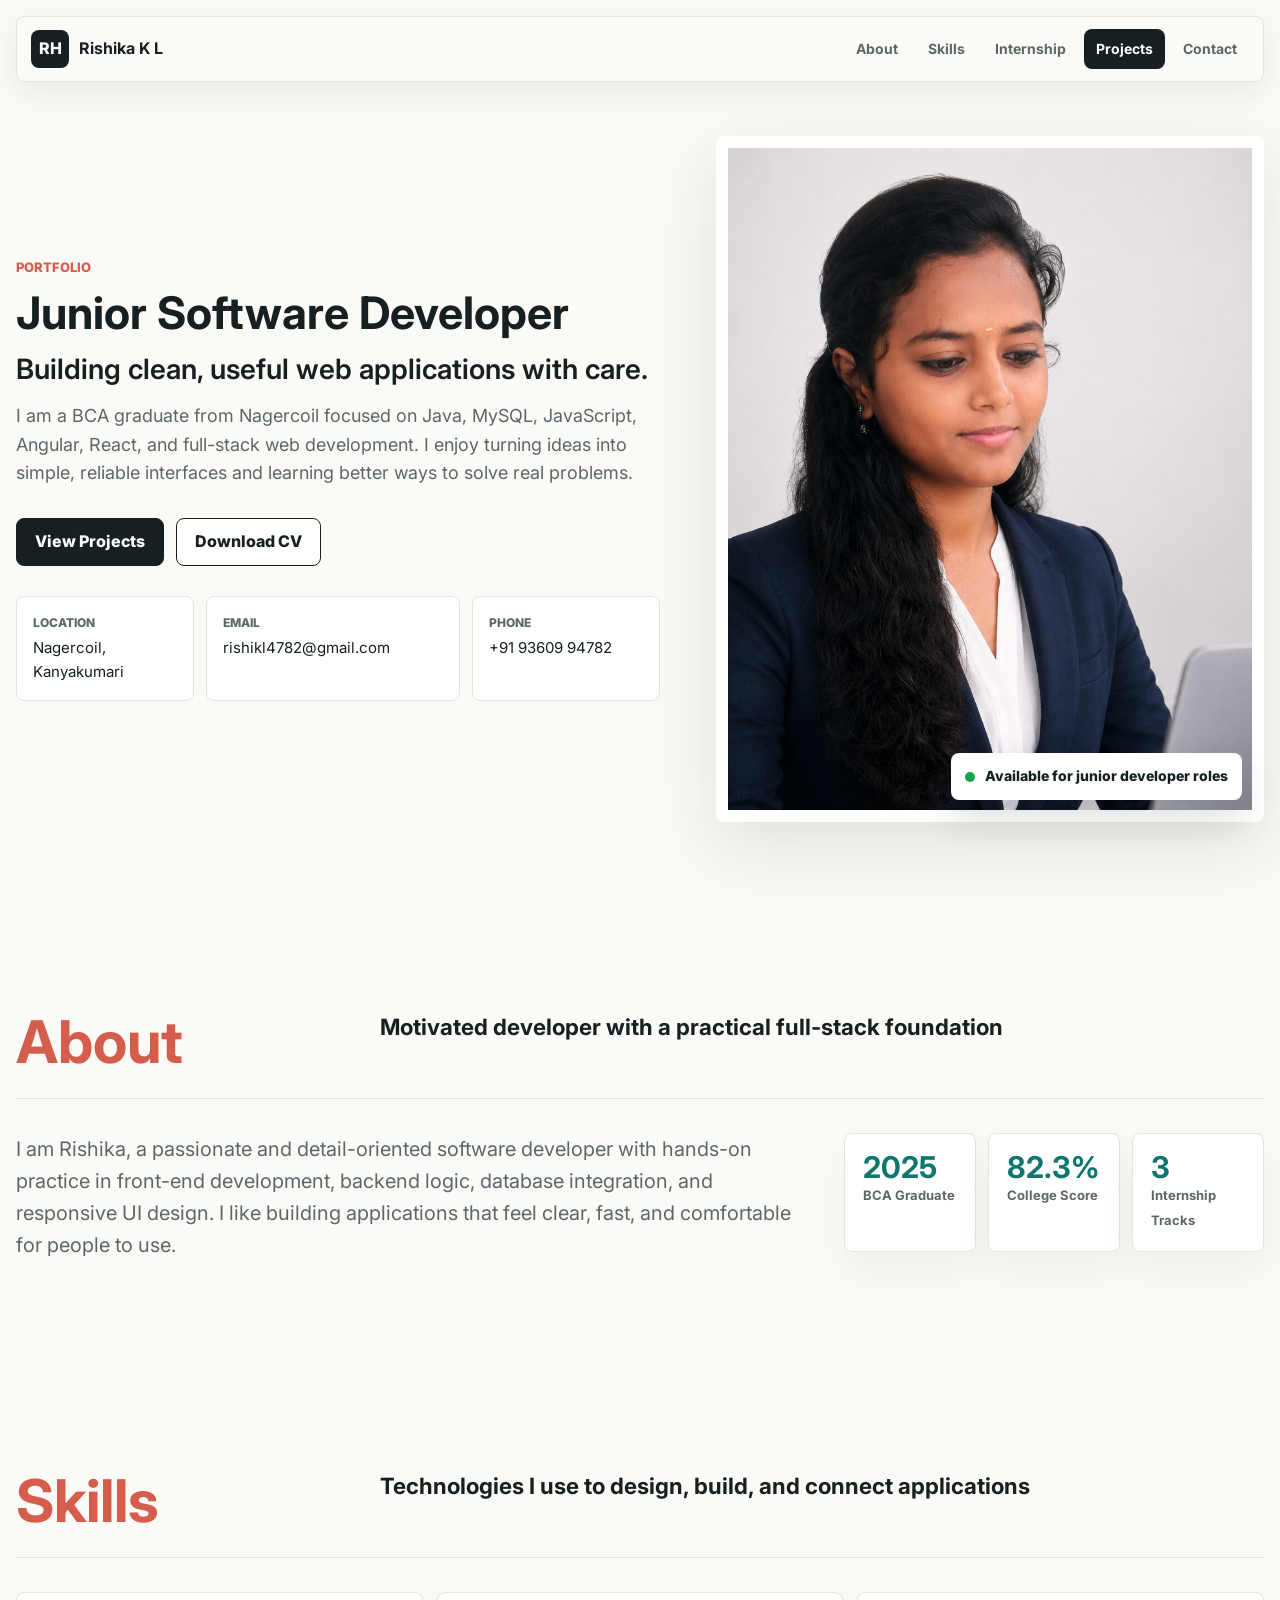
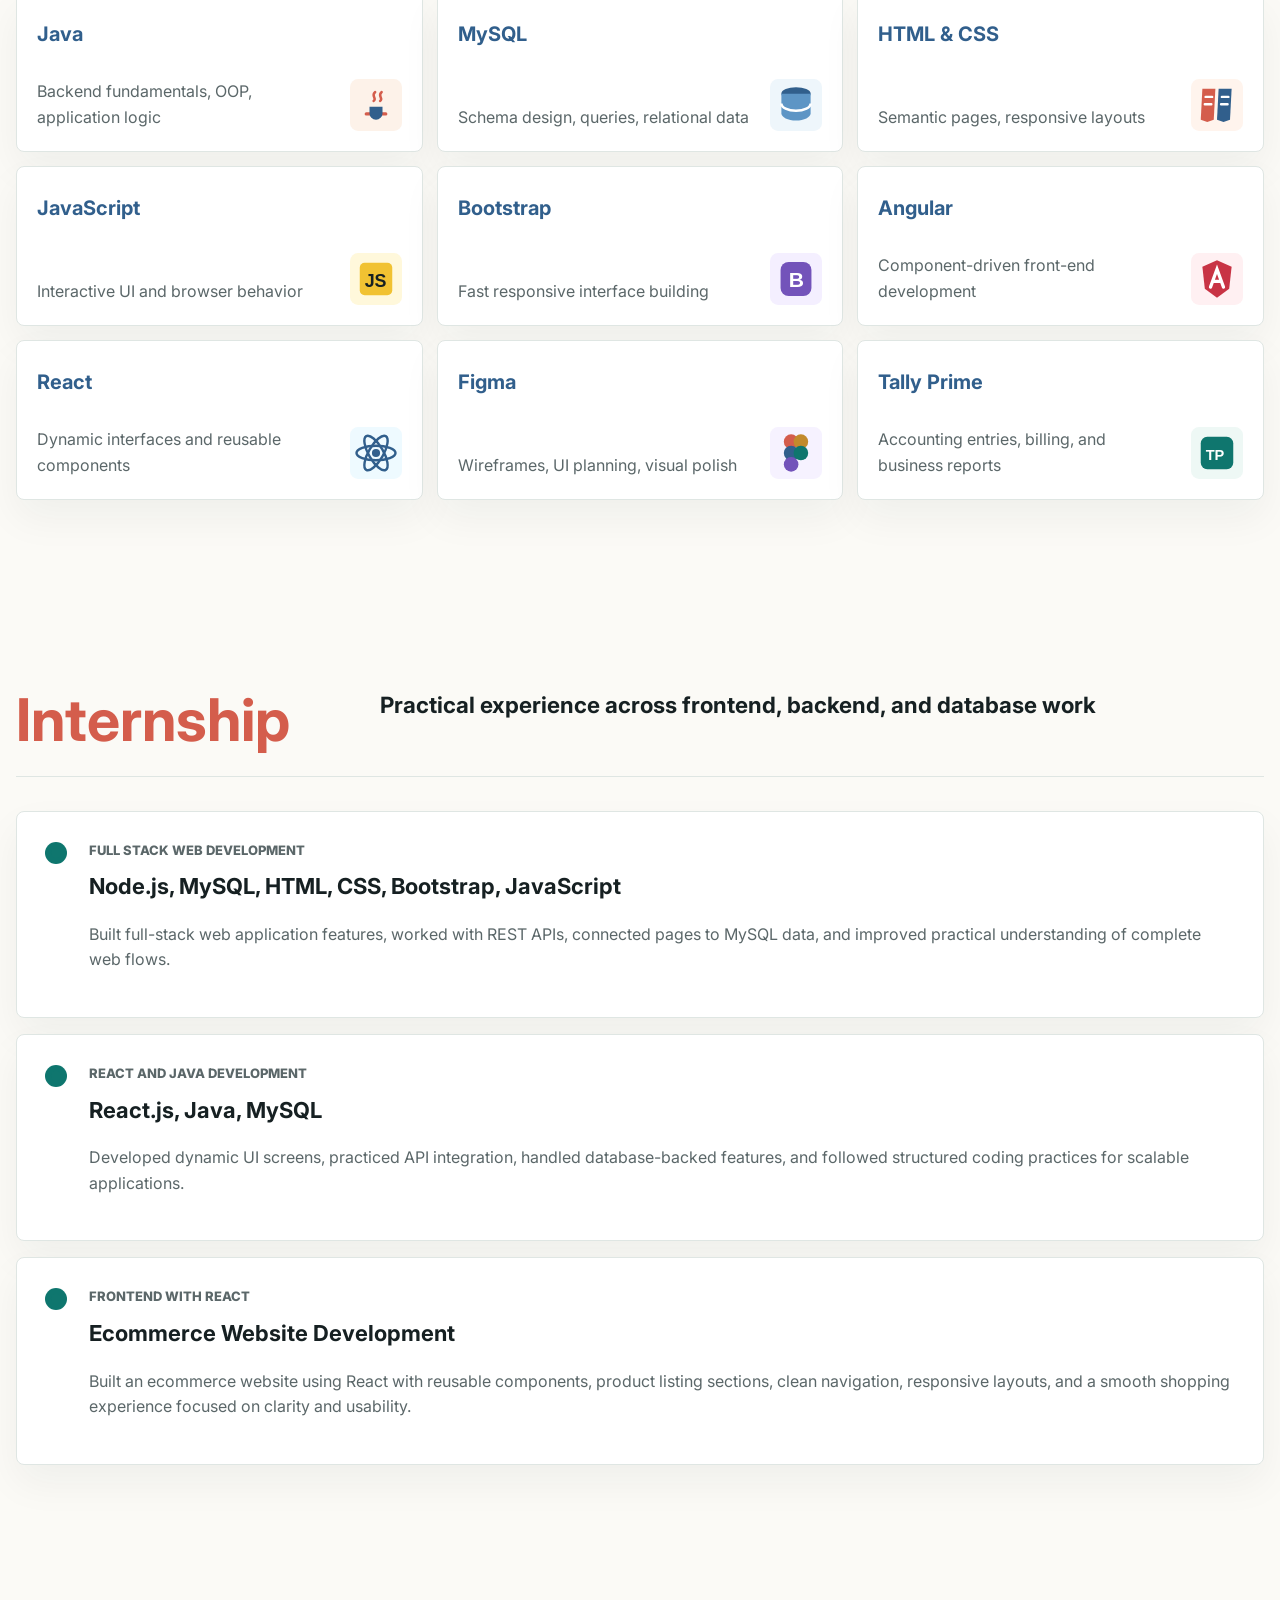
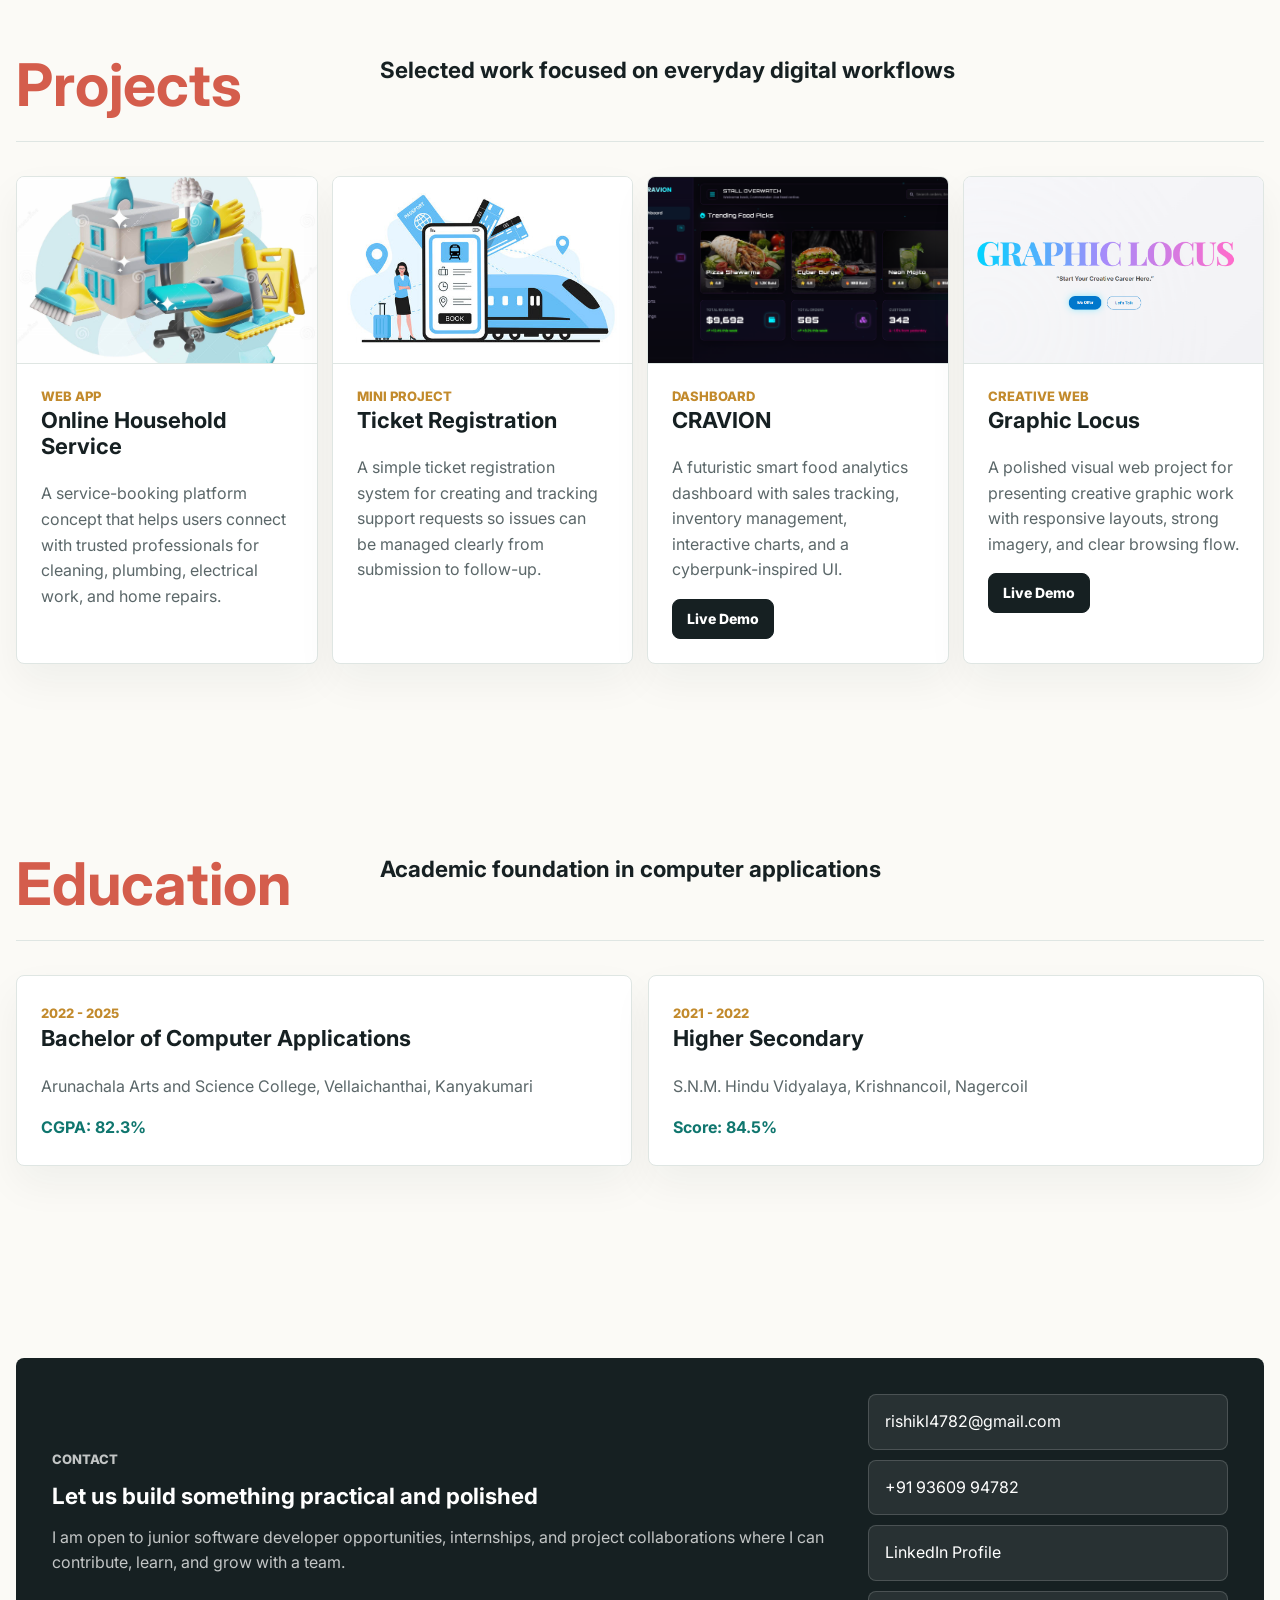
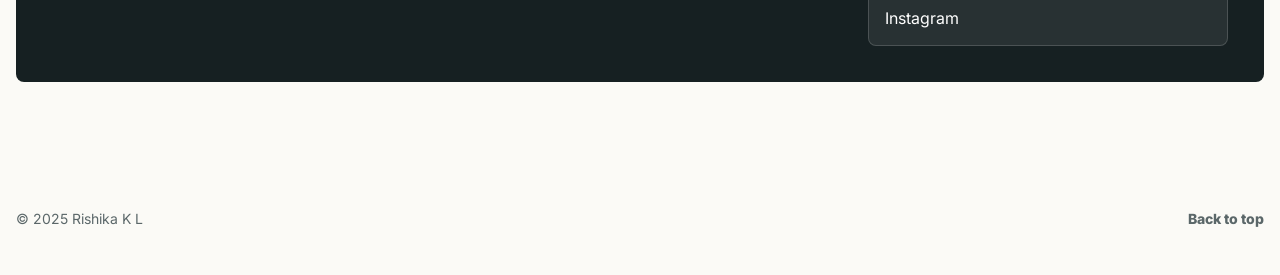
==== commit 8c6c76c7: "Initial commit" ====
--- a/index.html
+++ b/index.html
@@ -1,4 +1,4 @@
-<!DOCTYPE html>
+﻿<!DOCTYPE html>
 <html lang="en">
 <head>
   <meta charset="utf-8">
@@ -149,11 +149,11 @@
             A service-booking platform concept that helps users connect with trusted
             professionals for cleaning, plumbing, electrical work, and home repairs.
           </p>
-          <ul>
+          <!-- <ul>
             <li>Service discovery and booking flow</li>
             <li>User-friendly responsive layout</li>
             <li>Designed for fast local service access</li>
-          </ul>
+          </ul> -->
         </article>
         <article class="project-card">
           <img src="img/train.jpg" alt="Ticket registration project preview">
@@ -163,25 +163,46 @@
             A simple ticket registration system for creating and tracking support requests
             so issues can be managed clearly from submission to follow-up.
           </p>
-          <ul>
+          <!-- <ul>
             <li>Clean registration form experience</li>
             <li>Ticket detail tracking</li>
             <li>Organized issue management flow</li>
-          </ul>
-        </article>
-        <article class="project-card">
-          <img src="img/reg.png" alt="Student registration form preview">
-          <span>Form UI</span>
-          <h3>Student Registration Form</h3>
-          <p>
-            A student registration interface for entering, reviewing, and submitting
-            academic details through a straightforward browser-based form.
-          </p>
-          <ul>
-            <li>Structured form fields</li>
-            <li>Validation-friendly layout</li>
-            <li>Beginner-friendly UI implementation</li>
-          </ul>
+          </ul> -->
+        </article>
+        <article class="project-card">
+          <img src="img/cravion-dashboard.png" alt="CRAVION smart food analytics dashboard preview">
+          <span>Dashboard</span>
+          <h3>CRAVION</h3>
+          <p>
+            A futuristic smart food analytics dashboard with sales tracking, inventory
+            management, interactive charts, and a cyberpunk-inspired UI.
+          </p>
+          <!-- <ul>
+            <li>Smart food analytics dashboard</li>
+            <li>Charts built for sales and inventory insight</li>
+            <li>HTML, CSS, JavaScript, Bootstrap, Chart.js</li>
+          </ul> -->
+          <div class="project-actions" aria-label="CRAVION project links">
+            <a href="https://cravion-food-analytics.vercel.app/" target="_blank" rel="noreferrer">Live Demo</a>
+            <!-- <a class="disabled" href="#" aria-disabled="true">GitHub</a> -->
+          </div>
+        </article>
+        <article class="project-card">
+          <img src="img/graphic-locus.png" alt="Graphic Locus web project preview">
+          <span>Creative Web</span>
+          <h3>Graphic Locus</h3>
+          <p>
+            A polished visual web project for presenting creative graphic work with
+            responsive layouts, strong imagery, and clear browsing flow.
+          </p>
+          <!-- <ul>
+            <li>Modern creative presentation</li>
+            <li>Responsive page structure</li>
+            <li>Live deployed web experience</li>
+          </ul> -->
+          <div class="project-actions" aria-label="Graphic Locus project links">
+            <a href="https://graphic-locus.vercel.app/" target="_blank" rel="noreferrer">Live Demo</a>
+          </div>
         </article>
       </div>
     </section>
--- a/css/style.css
+++ b/css/style.css
@@ -408,7 +408,7 @@
 }
 
 .project-grid {
-  grid-template-columns: repeat(3, minmax(0, 1fr));
+  grid-template-columns: repeat(auto-fit, minmax(260px, 1fr));
 }
 
 .project-card {
@@ -426,7 +426,8 @@
 .project-card span,
 .project-card h3,
 .project-card p,
-.project-card ul {
+.project-card ul,
+.project-actions {
   margin-right: 24px;
   margin-left: 24px;
 }
@@ -441,6 +442,36 @@
   margin-top: 18px;
   margin-bottom: 24px;
   color: var(--muted);
+}
+
+.project-actions {
+  display: flex;
+  flex-wrap: wrap;
+  gap: 10px;
+  margin-top: auto;
+  margin-bottom: 24px;
+}
+
+.project-actions a {
+  display: inline-flex;
+  align-items: center;
+  justify-content: center;
+  min-height: 40px;
+  padding: 0 14px;
+  border: 1px solid var(--ink);
+  border-radius: 8px;
+  background: var(--ink);
+  color: var(--white);
+  font-size: 14px;
+  font-weight: 800;
+}
+
+.project-actions a.disabled {
+  border-color: var(--line);
+  background: var(--white);
+  color: var(--muted);
+  cursor: not-allowed;
+  pointer-events: none;
 }
 
 .education-list {
